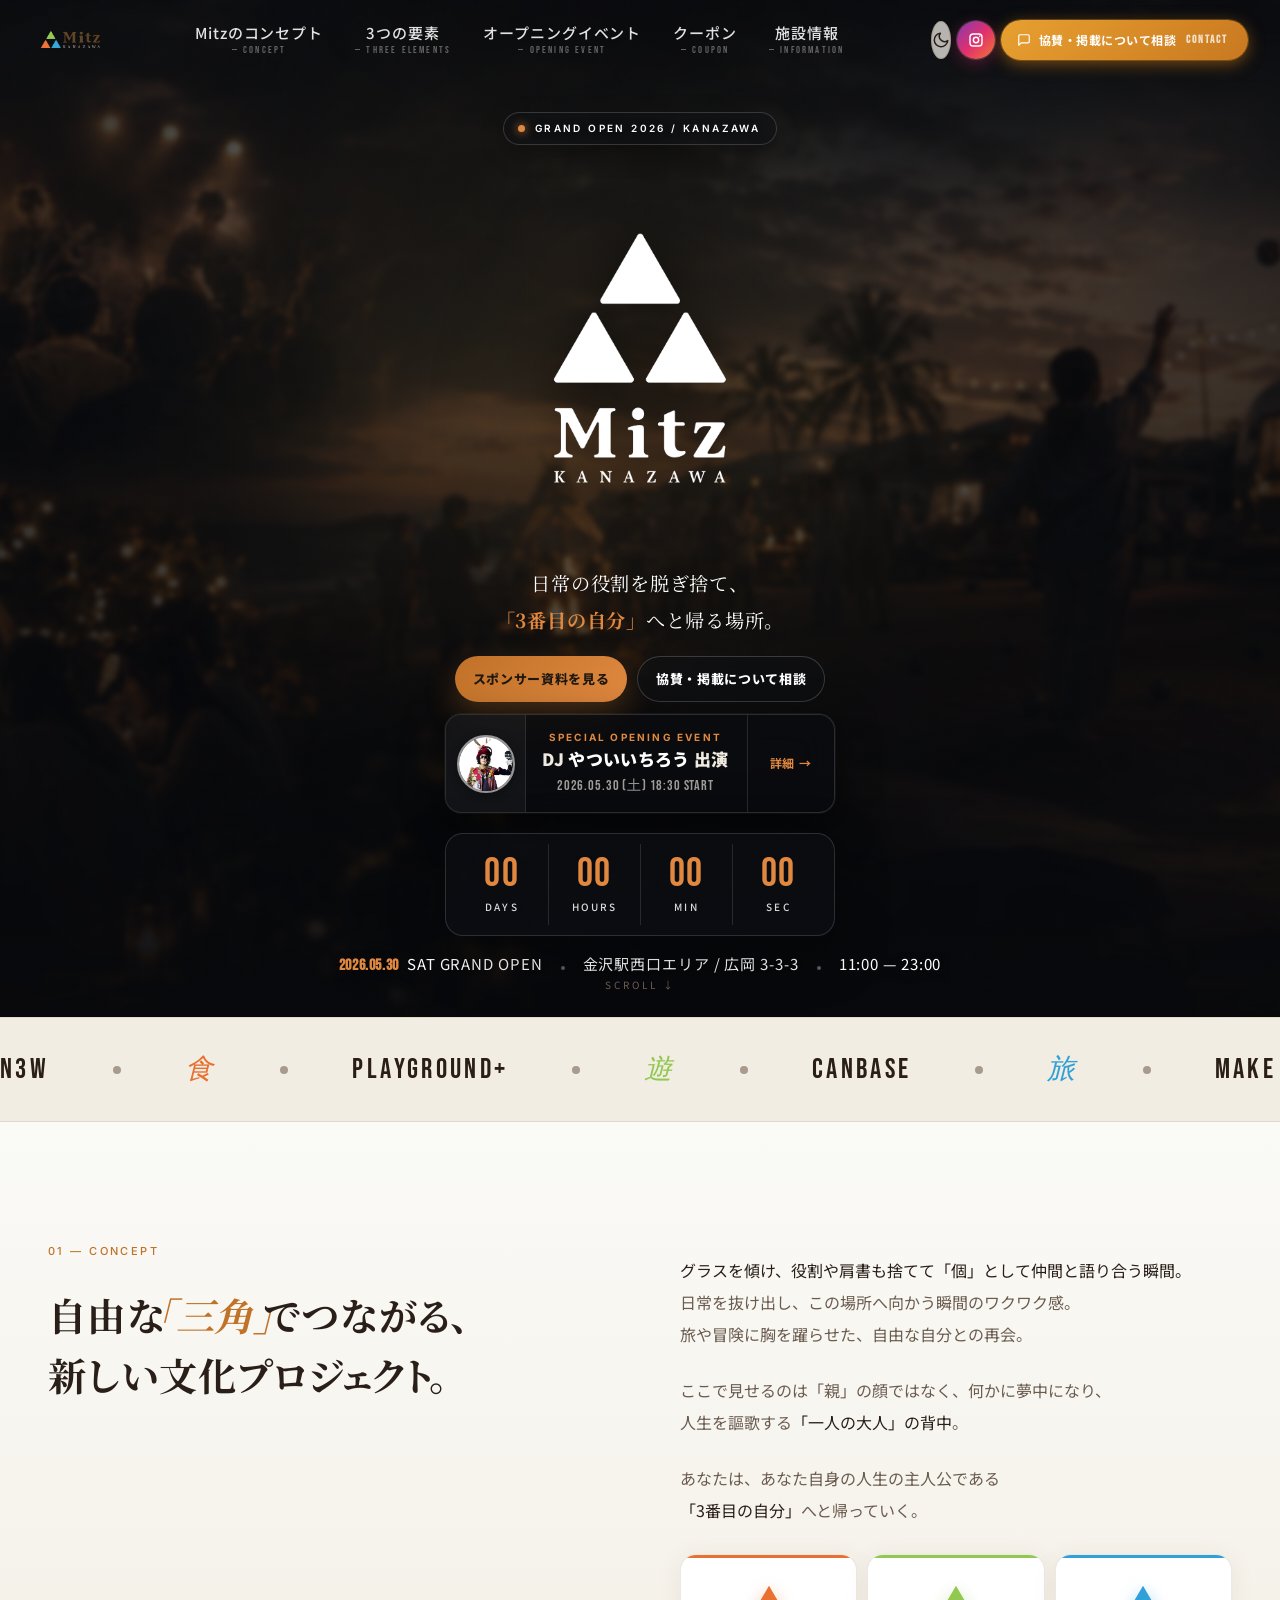
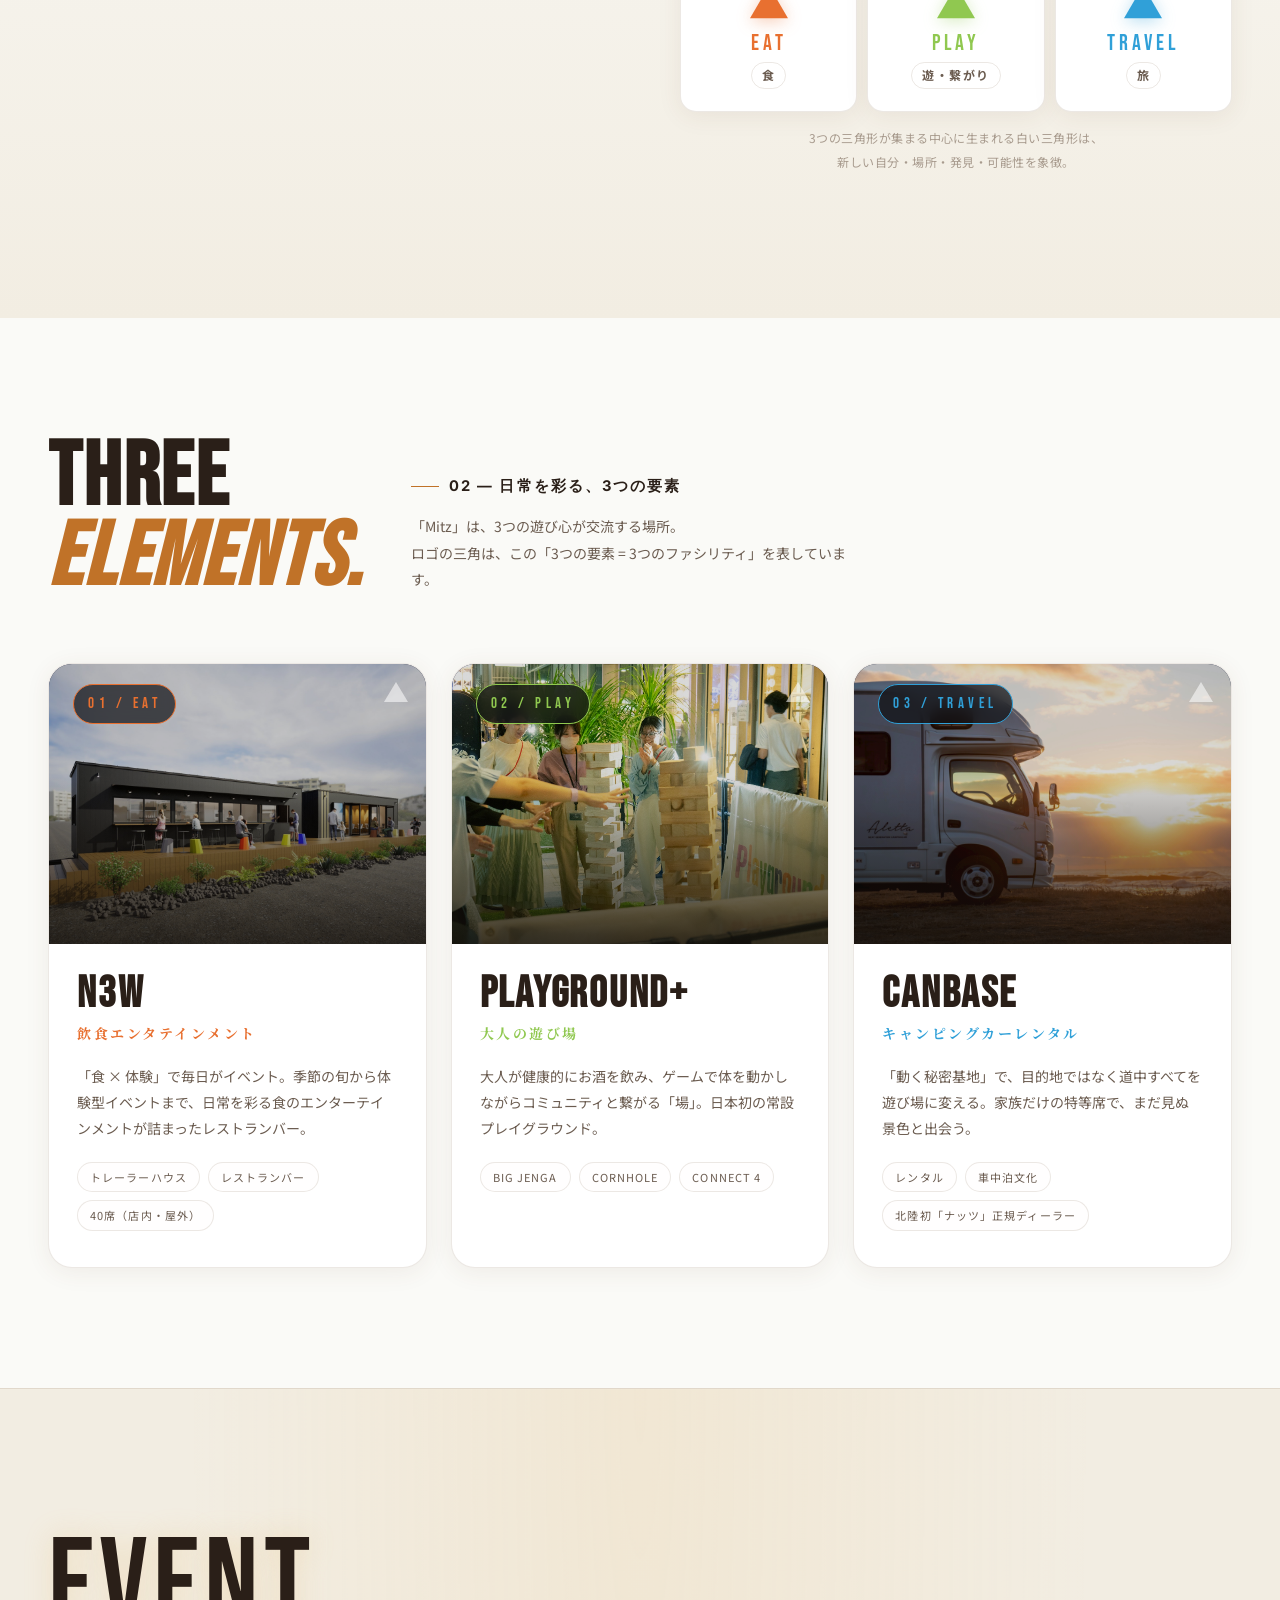
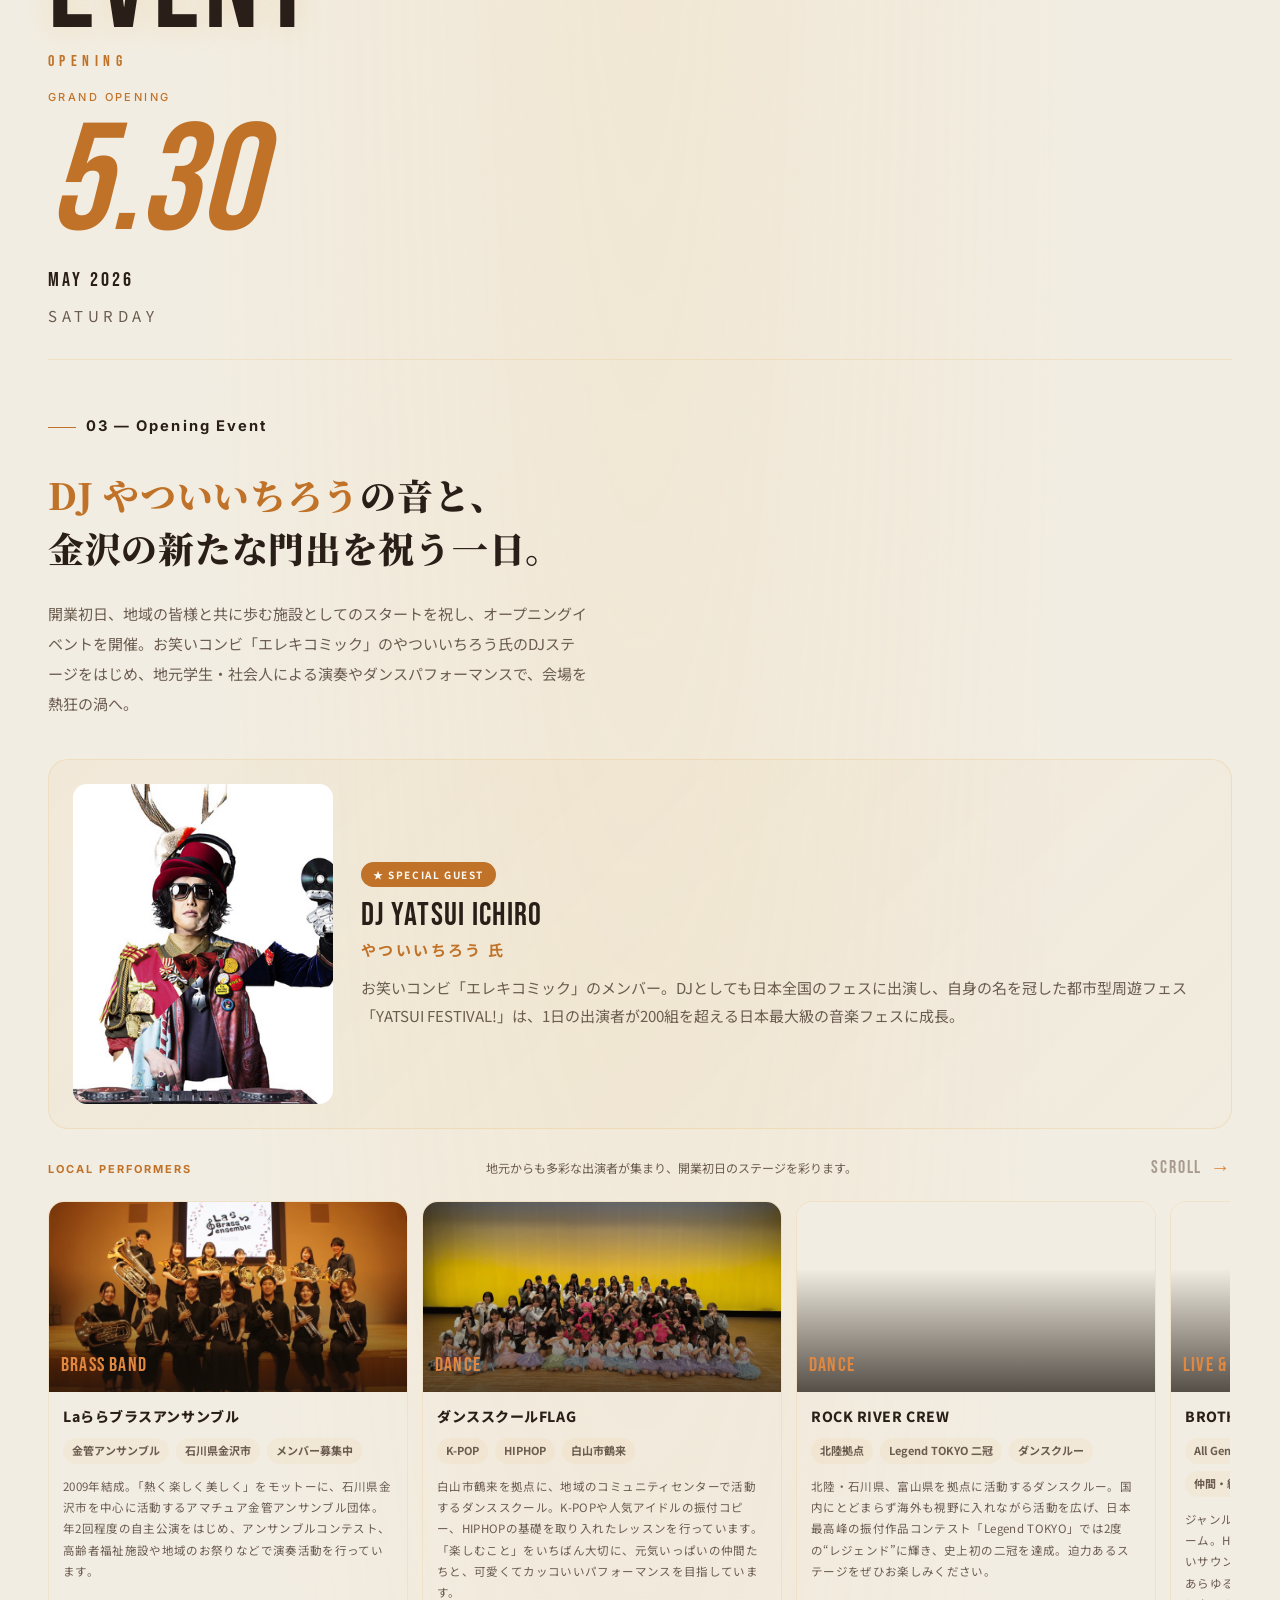
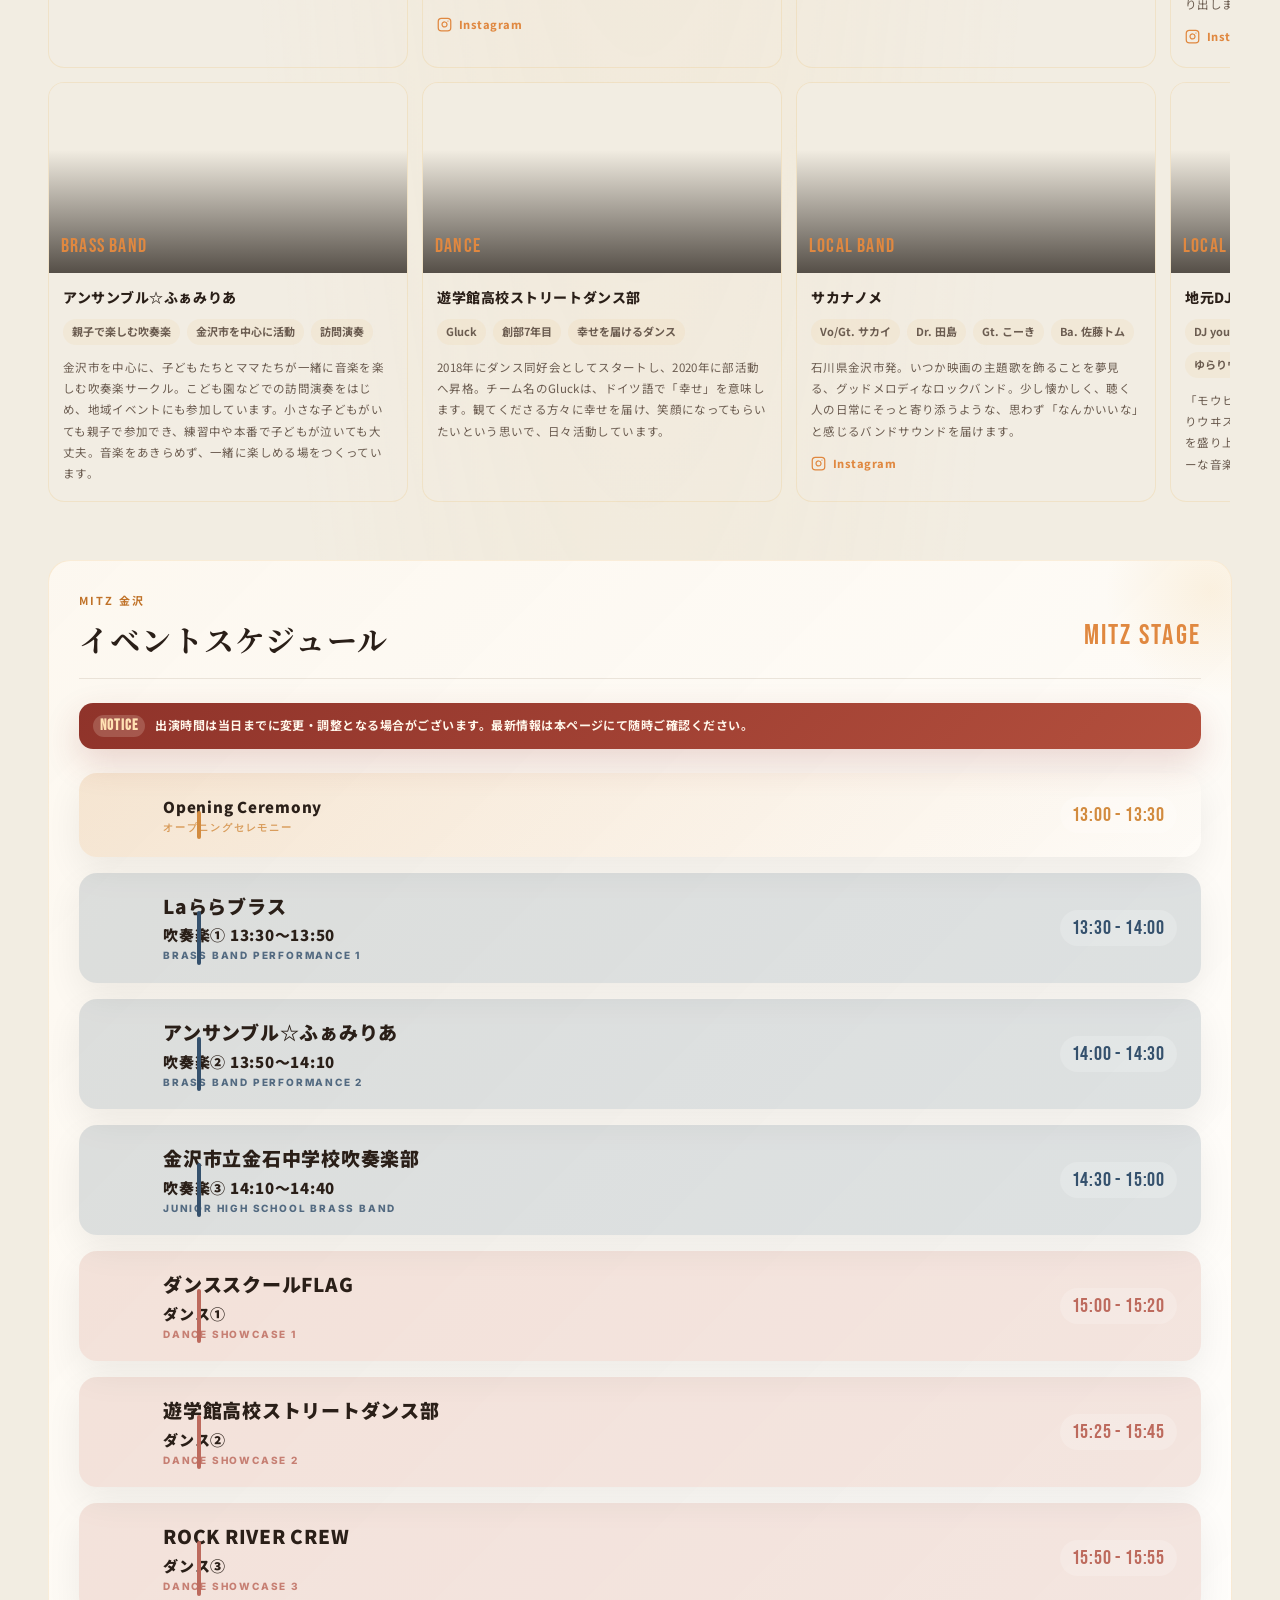
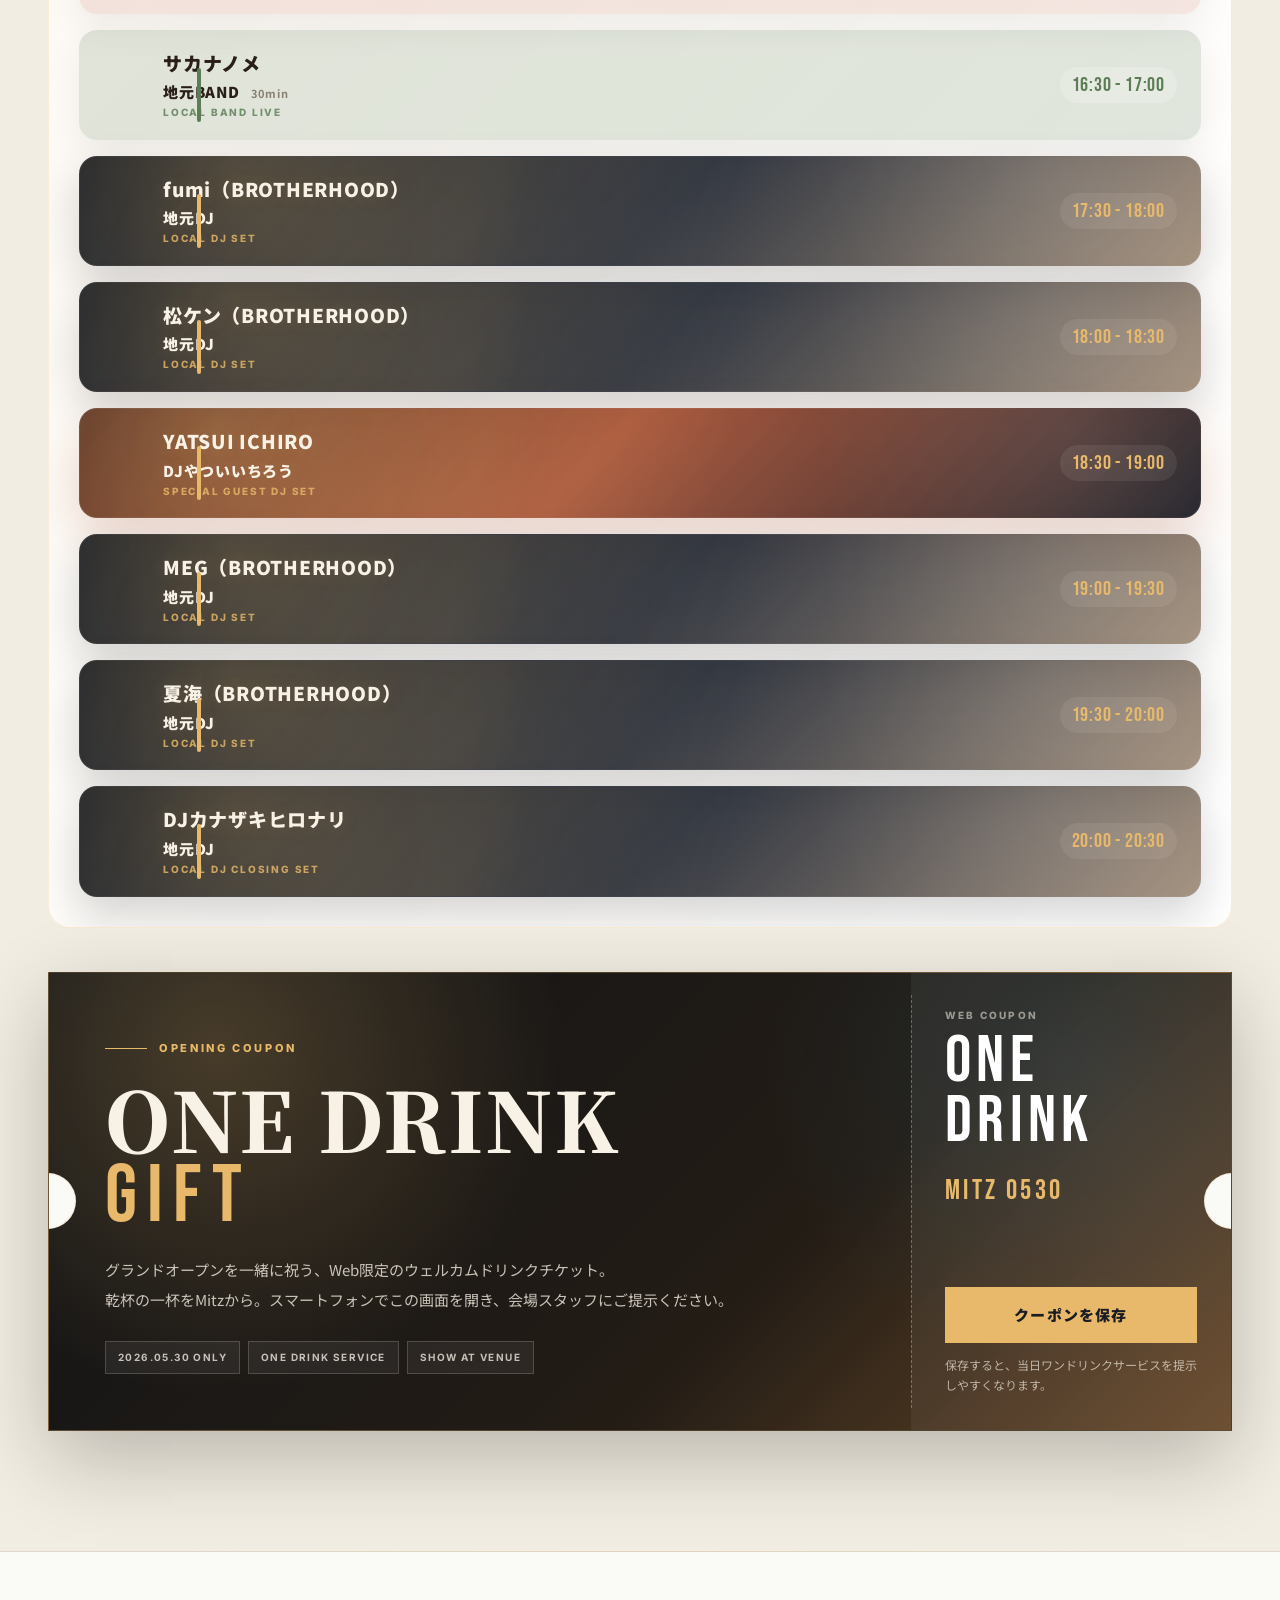
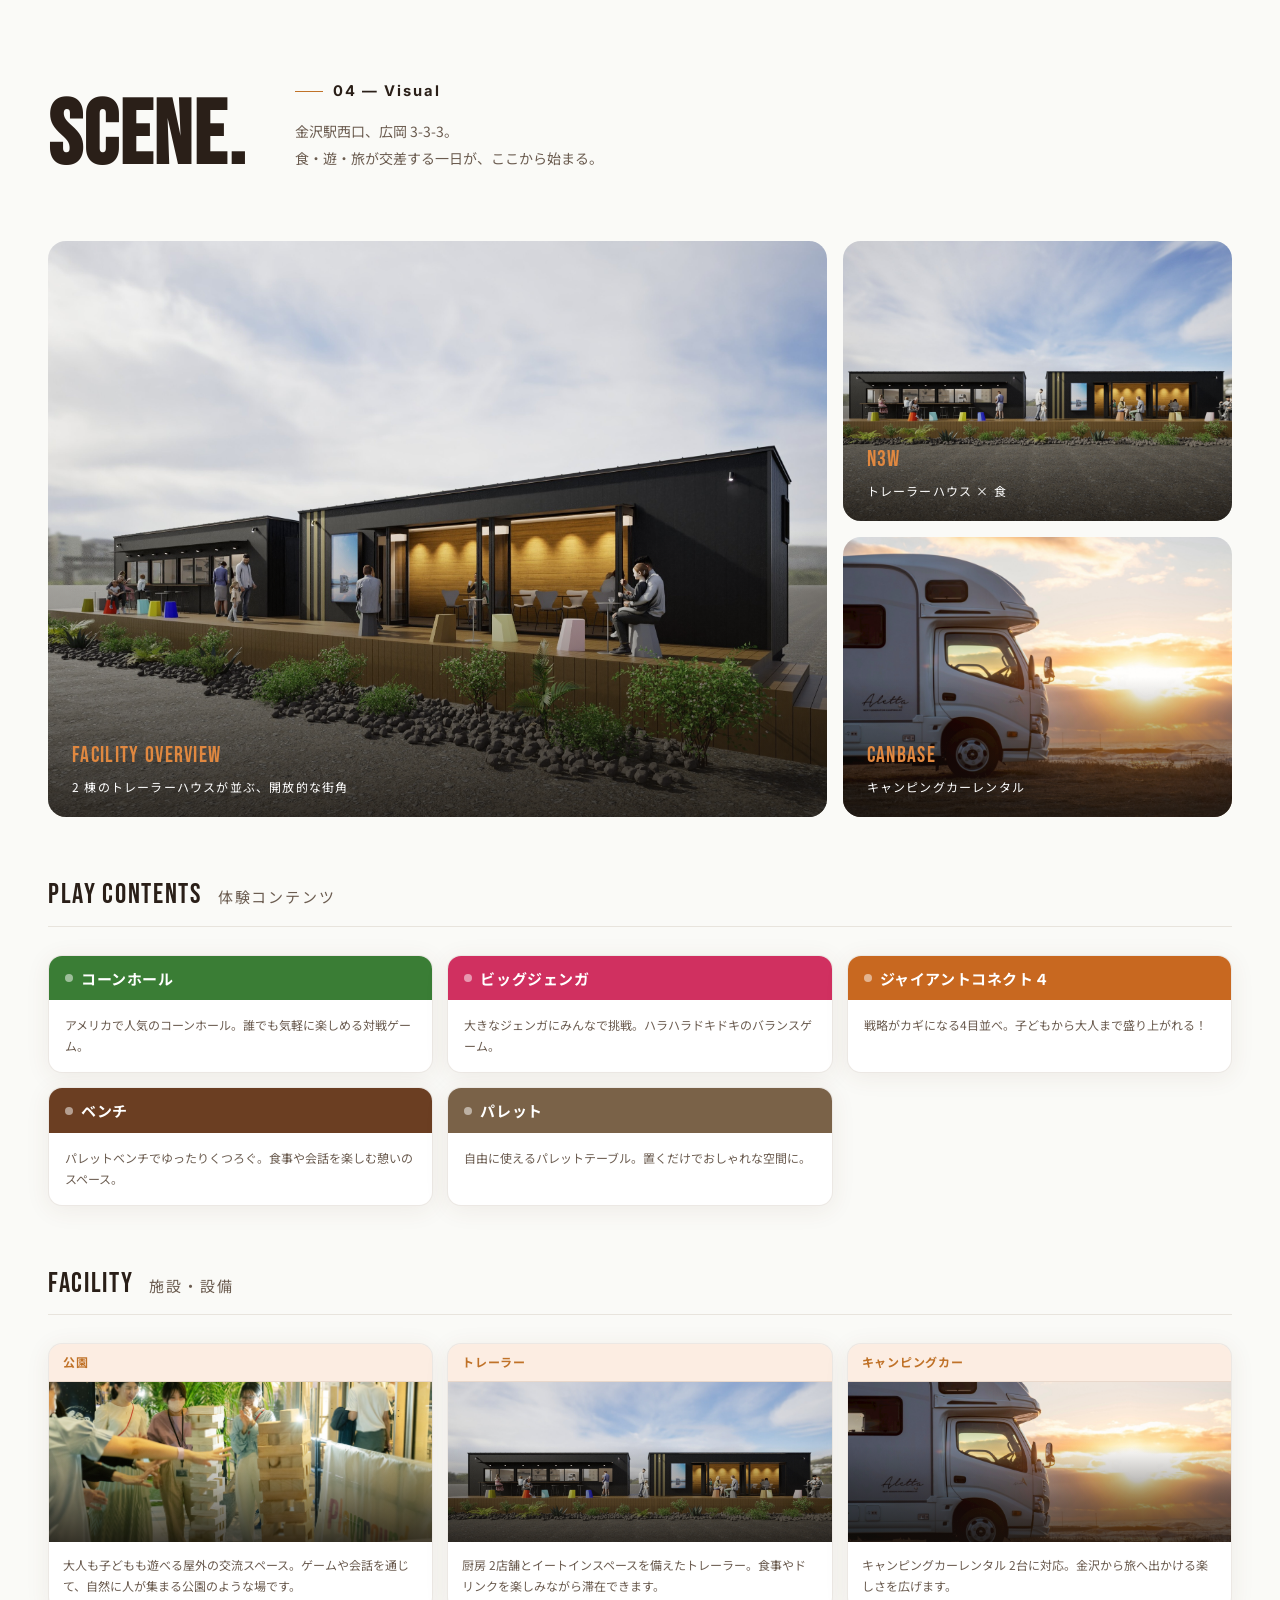
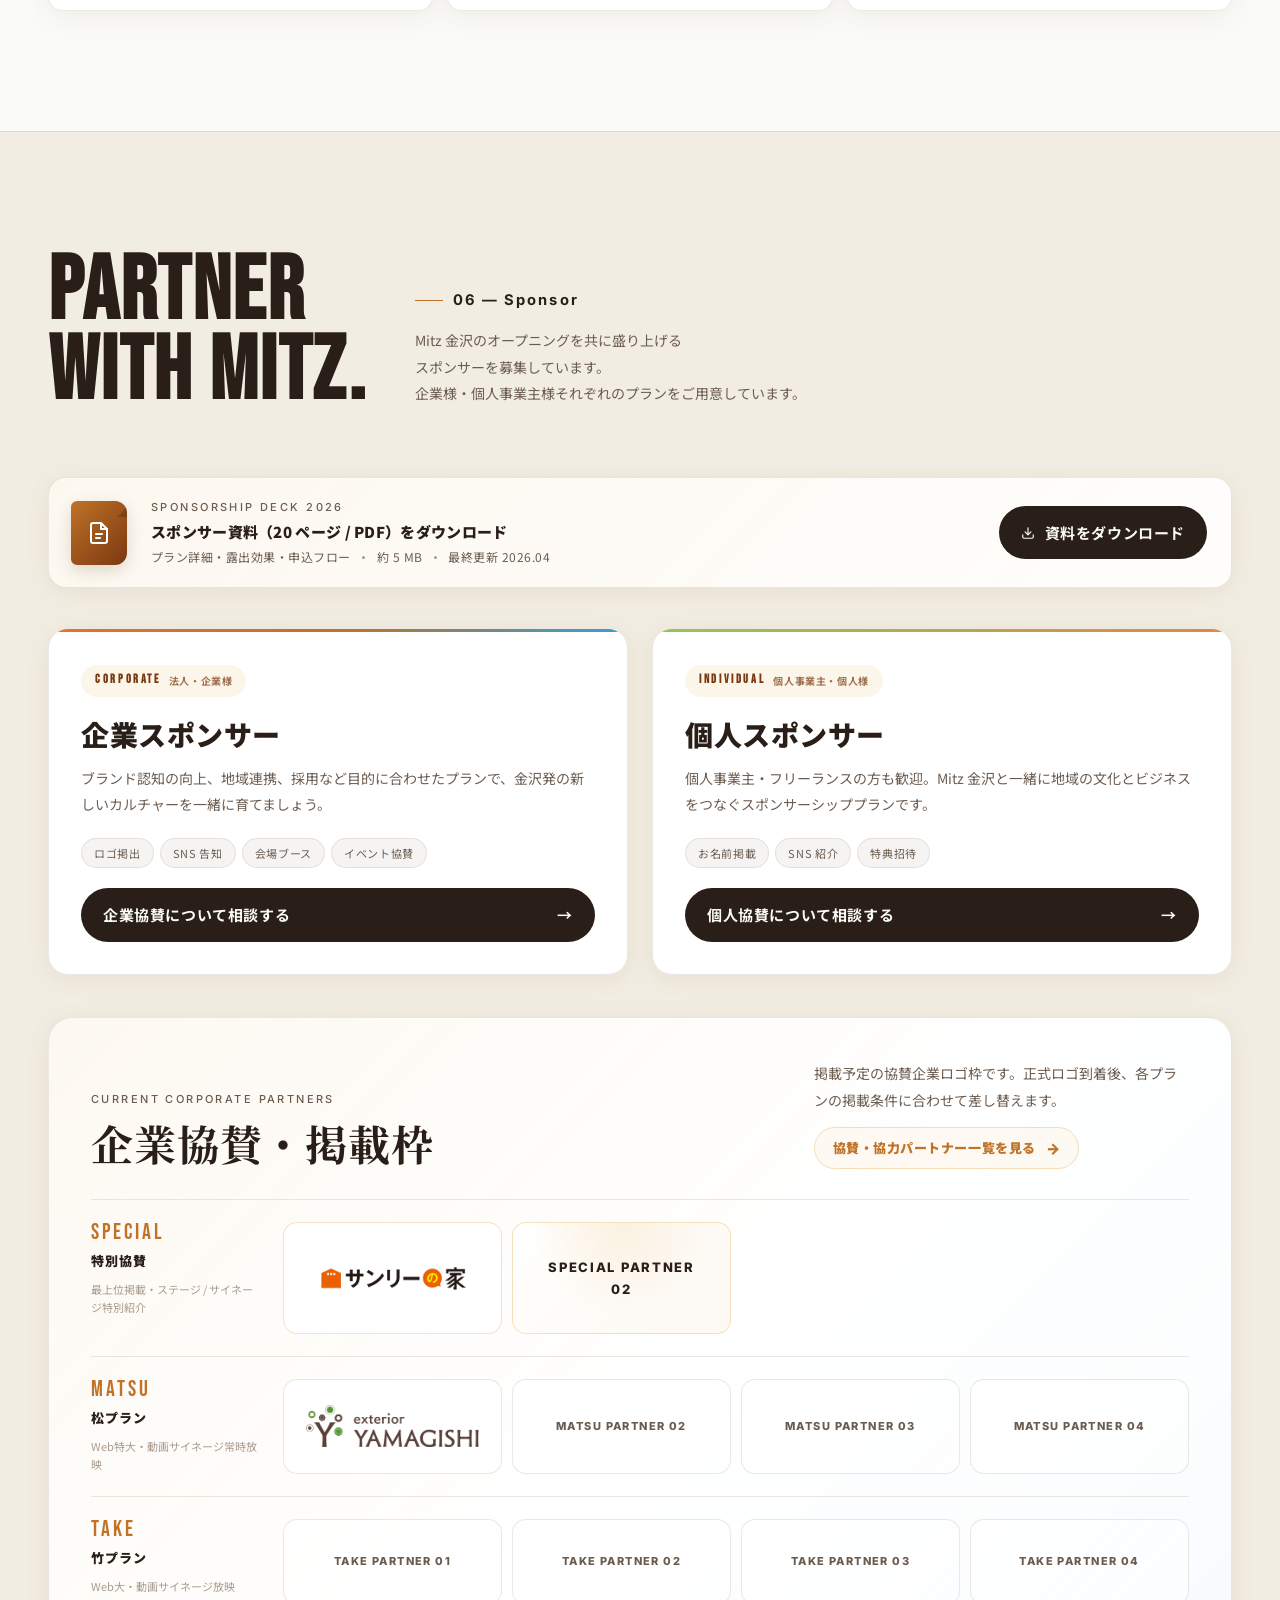
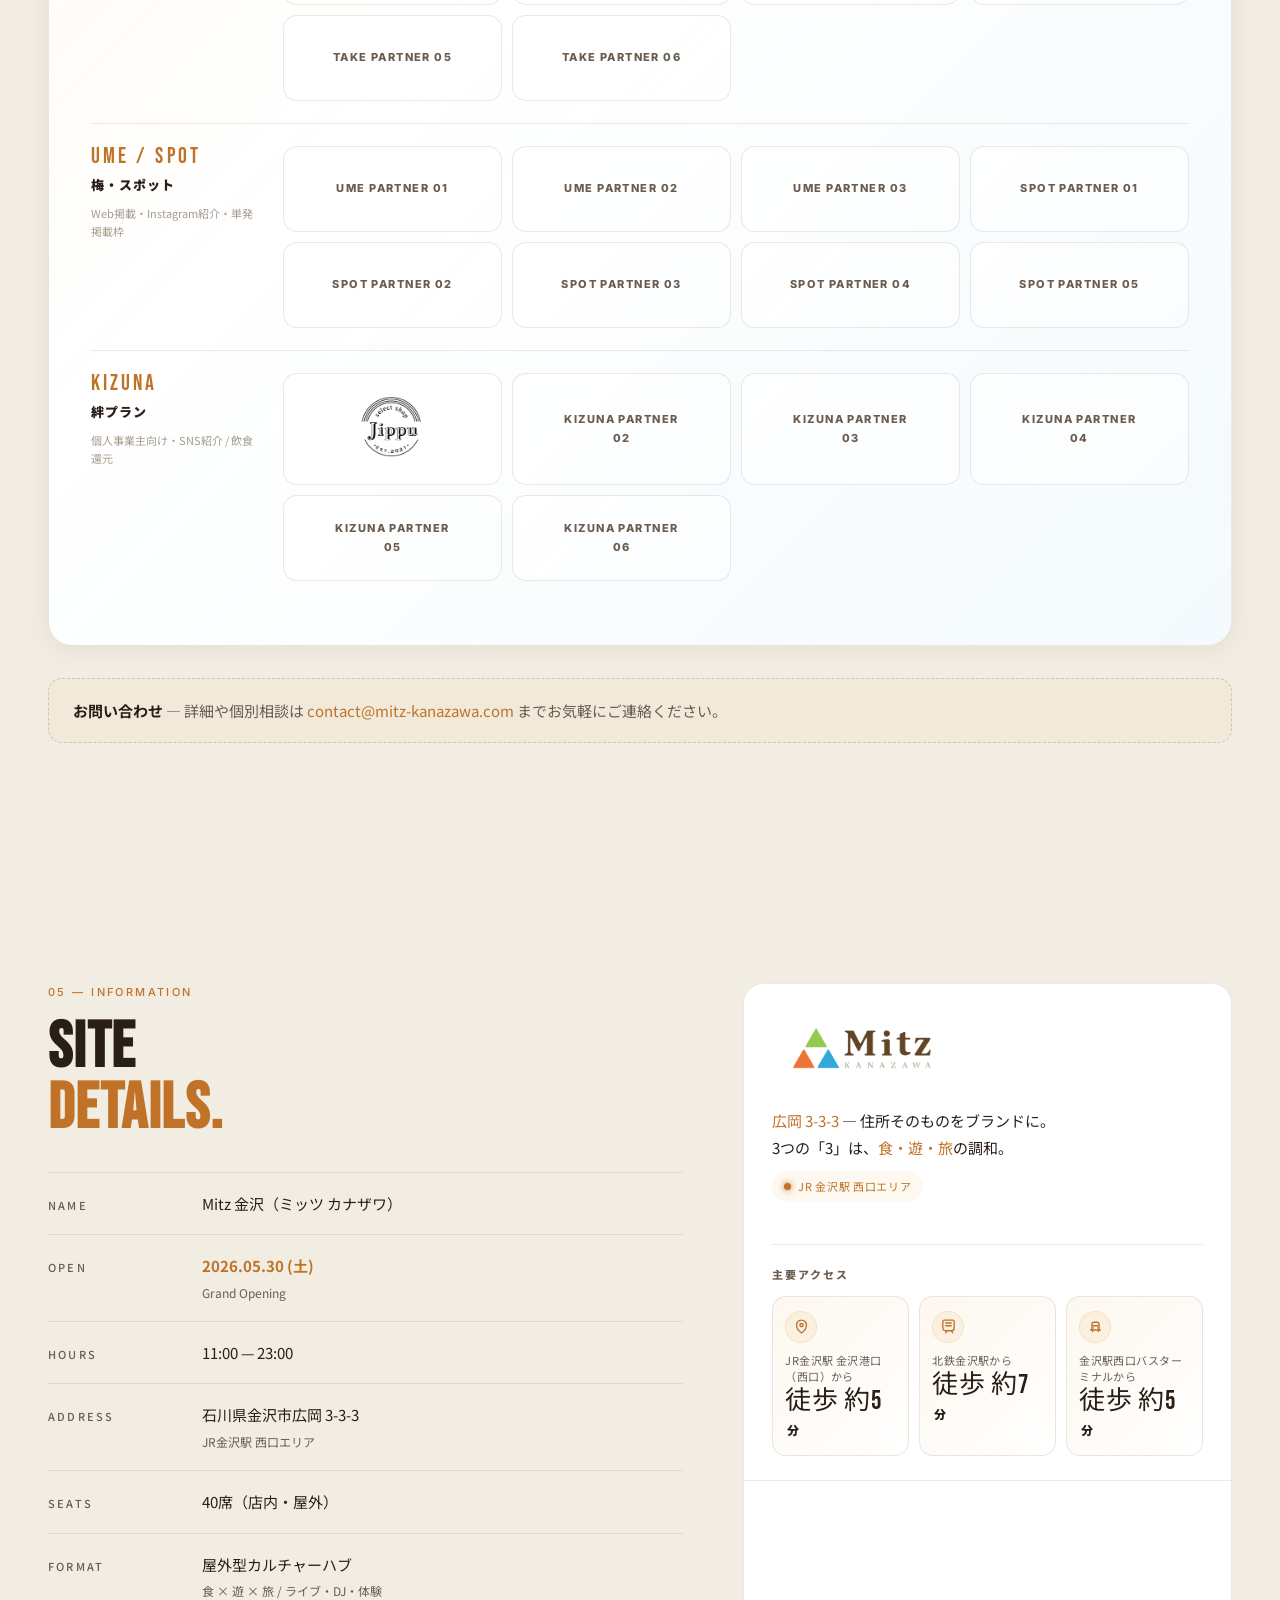
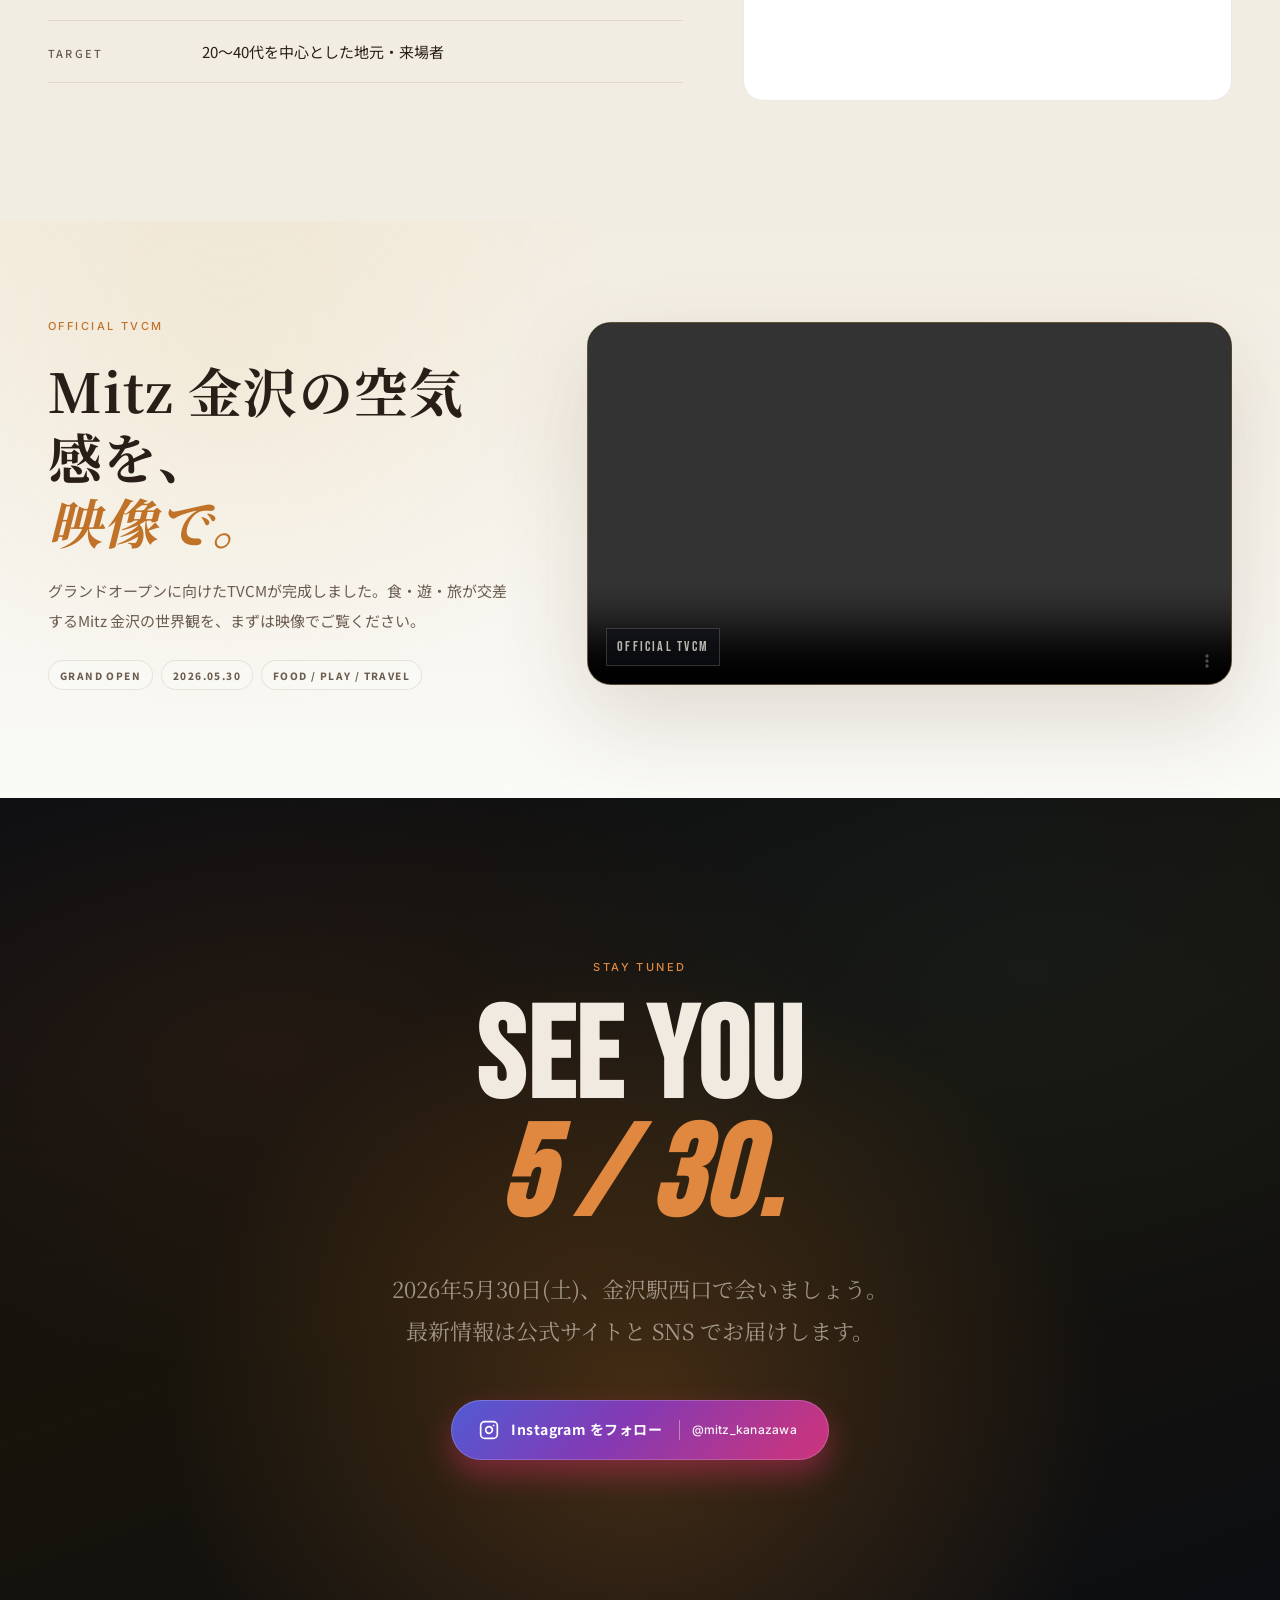
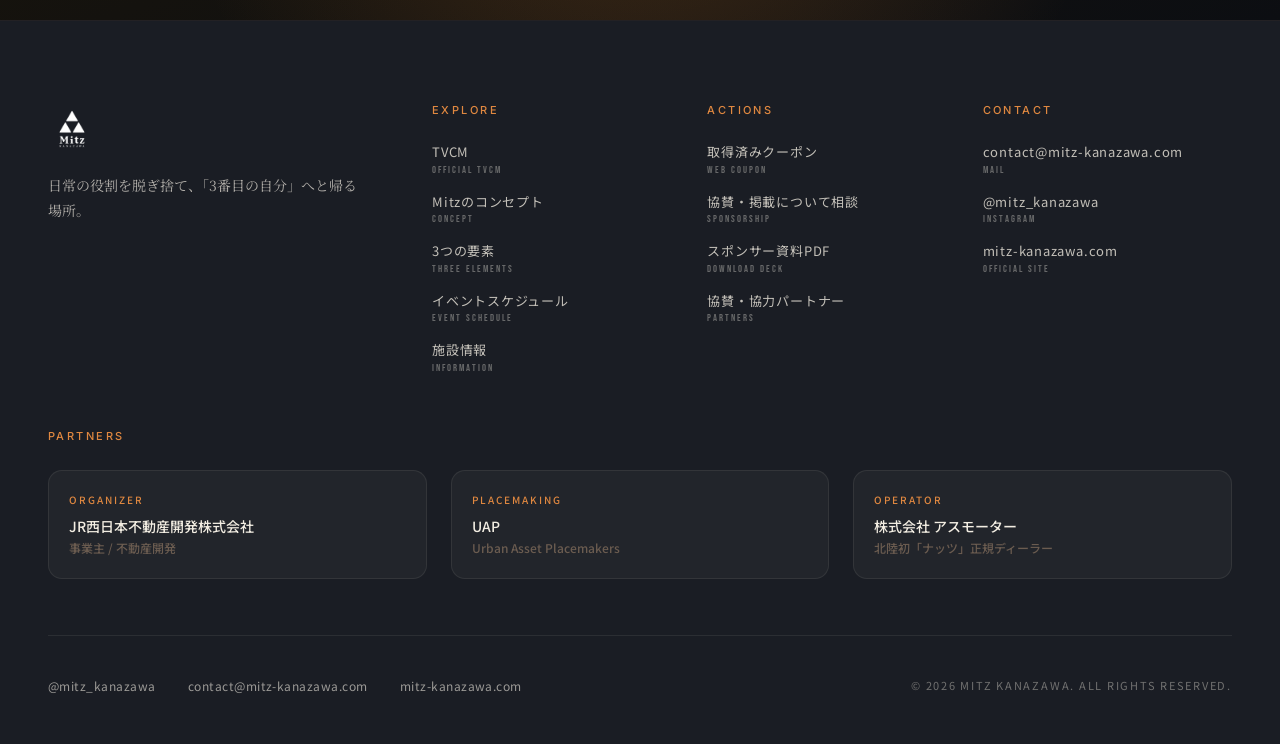
==== index.html @ b98e5fe1 "Update tracking tags schedule UI and facility visuals" ====
<!DOCTYPE html>
<html lang="ja" data-theme="light">
<head>
  <!-- Google Tag Manager -->
  <script>(function(w,d,s,l,i){w[l]=w[l]||[];w[l].push({'gtm.start':
  new Date().getTime(),event:'gtm.js'});var f=d.getElementsByTagName(s)[0],
  j=d.createElement(s),dl=l!='dataLayer'?'&l='+l:'';j.async=true;j.src=
  'https://www.googletagmanager.com/gtm.js?id='+i+dl;f.parentNode.insertBefore(j,f);
  })(window,document,'script','dataLayer','GTM-5TPM86RH');</script>
  <!-- End Google Tag Manager -->
  <!-- Google tag (gtag.js) -->
  <script async src="https://www.googletagmanager.com/gtag/js?id=G-JW2NDSDBX7"></script>
  <script>
    window.dataLayer = window.dataLayer || [];
    function gtag(){dataLayer.push(arguments);}
    gtag('js', new Date());
    gtag('config', 'G-JW2NDSDBX7');
  </script>
  <script>
    // Read saved theme BEFORE paint to avoid flash
    (function() {
      try {
        var t = localStorage.getItem("mitz-theme");
        if (t === "dark" || t === "light") {
          document.documentElement.setAttribute("data-theme", t);
        }
      } catch (e) {}
    })();
  </script>
  <meta charset="UTF-8" />
  <meta name="viewport" content="width=device-width, initial-scale=1.0" />
  <title>Mitz 金沢 — 2026.05.30 GRAND OPEN / 3番目の自分へ、帰る場所</title>
  <meta name="description" content="2026年5月30日(土)、金沢駅西口に誕生する新しい遊び場「Mitz 金沢」。食・遊・旅が交差する、大人も子どもも楽しめる体験型カルチャーハブ。" />
  <meta property="og:title" content="Mitz 金沢 — 2026.05.30 GRAND OPEN" />
  <meta property="og:description" content="日常の役割を脱ぎ捨て、「3番目の自分」へと帰る場所。" />
  <meta property="og:type" content="website" />
  <meta property="og:url" content="https://mitz-kanazawa.com/" />
  <meta property="og:site_name" content="Mitz 金沢" />
  <meta property="og:locale" content="ja_JP" />
  <meta property="og:image" content="https://mitz-kanazawa.com/images/ogp-grand-open.jpg" />
  <meta property="og:image:secure_url" content="https://mitz-kanazawa.com/images/ogp-grand-open.jpg" />
  <meta property="og:image:width" content="1200" />
  <meta property="og:image:height" content="630" />
  <meta property="og:image:type" content="image/jpeg" />
  <meta name="robots" content="index,follow" />
  <meta name="twitter:card" content="summary_large_image" />
  <meta name="twitter:title" content="Mitz 金沢 — 2026.05.30 GRAND OPEN" />
  <meta name="twitter:description" content="日常の役割を脱ぎ捨て、「3番目の自分」へと帰る場所。" />
  <meta name="twitter:image" content="https://mitz-kanazawa.com/images/ogp-grand-open.jpg" />
  <link rel="canonical" href="https://mitz-kanazawa.com/" />
  <meta name="theme-color" content="#0F1115" />

  <!-- Structured data: Place + Event -->
  <script type="application/ld+json">
  {
    "@context": "https://schema.org",
    "@graph": [
      {
        "@type": "Place",
        "@id": "https://mitz-kanazawa.com/#place",
        "name": "Mitz 金沢",
        "alternateName": "ミッツ カナザワ",
        "description": "日常の役割を脱ぎ捨て、「3番目の自分」へと帰る場所。食・遊・旅が交差する、大人も子どもも楽しめる体験型カルチャーハブ。",
        "url": "https://mitz-kanazawa.com/",
        "image": "https://mitz-kanazawa.com/images/hero-facility.jpg",
        "address": {
          "@type": "PostalAddress",
          "addressCountry": "JP",
          "addressRegion": "石川県",
          "addressLocality": "金沢市",
          "streetAddress": "広岡 3-3-3"
        },
        "openingHours": "Mo-Su 11:00-23:00",
        "telephone": "+81-76-259-5567"
      },
      {
        "@type": "Event",
        "@id": "https://mitz-kanazawa.com/#opening-event",
        "name": "Mitz 金沢 グランドオープニングイベント",
        "description": "DJ やついいちろう氏のステージを含む、Mitz 金沢の開業初日記念イベント。地元学生・社会人による演奏、ダンスパフォーマンス、オープニングセレモニー。",
        "startDate": "2026-05-30T13:00+09:00",
        "endDate": "2026-05-30T20:30+09:00",
        "eventStatus": "https://schema.org/EventScheduled",
        "eventAttendanceMode": "https://schema.org/OfflineEventAttendanceMode",
        "location": { "@id": "https://mitz-kanazawa.com/#place" },
        "image": "https://mitz-kanazawa.com/images/hero-facility.jpg",
        "performer": [
          { "@type": "Person", "name": "DJ やついいちろう" }
        ],
        "organizer": {
          "@type": "Organization",
          "name": "JR西日本不動産開発株式会社",
          "url": "https://mitz-kanazawa.com/"
        },
        "offers": {
          "@type": "Offer",
          "url": "https://mitz-kanazawa.com/#cta",
          "availability": "https://schema.org/InStock",
          "price": "0",
          "priceCurrency": "JPY",
          "validFrom": "2026-04-28T00:00+09:00"
        }
      }
    ]
  }
  </script>

  <link rel="preconnect" href="https://fonts.googleapis.com" />
  <link rel="preconnect" href="https://fonts.gstatic.com" crossorigin />
  <link href="https://fonts.googleapis.com/css2?family=Noto+Sans+JP:wght@300;400;500;700;900&family=Noto+Serif+JP:wght@400;700;900&family=Bebas+Neue&family=Inter:wght@300;400;500;700&display=swap" rel="stylesheet" />

  <style>
    /* ========== Reset & Base ========== */
    *, *::before, *::after { box-sizing: border-box; margin: 0; padding: 0; }
    html { scroll-behavior: smooth; }
    body {
      font-family: "Noto Sans JP", "Inter", -apple-system, BlinkMacSystemFont, sans-serif;
      background: var(--bg-base);
      color: var(--ink);
      line-height: 1.7;
      overflow-x: hidden;
      -webkit-font-smoothing: antialiased;
      text-rendering: optimizeLegibility;
      transition: background-color 0.4s ease, color 0.4s ease;
    }
    img, svg { display: block; max-width: 100%; }
    a { color: inherit; text-decoration: none; transition: opacity 0.2s ease; }
    a:hover { opacity: 0.7; }
    button { font: inherit; cursor: pointer; border: none; background: none; color: inherit; }

    /* Brand tokens (theme-invariant) */
    :root {
      --brand-brown: #604020;        /* Mitz wordmark brown */
      --brand-beige: #B8A898;        /* KANAZAWA beige */
      --tri-green: #90C850;          /* 遊・繋がり */
      --tri-orange: #E87030;         /* 食 */
      --tri-blue: #30A0D8;           /* 旅 */
    }

    /* ========== LIGHT THEME (default) ========== */
    :root,
    [data-theme="light"] {
      --bg-base: #FAFAF7;
      --bg-soft: #F2EDE2;
      --bg-card: #FFFFFF;
      --bg-deep: #1A1D24;            /* footer / hard contrast surface */
      --ink: #2A1F18;                /* near-black warm */
      --ink-strong: #1F1812;
      --ink-muted: #6B5C50;
      --ink-faint: #A89B8E;
      --line: rgba(96, 64, 32, 0.12);
      --line-strong: rgba(96, 64, 32, 0.22);
      /* Accent — warm orange-amber for legibility on cream */
      --lantern: #C07228;
      --lantern-soft: #E08840;
      --lantern-deep: #7A3810;
      /* Photo / hero treatments */
      --hero-img-brightness: 0.68;
      --hero-img-saturate: 0.94;
      --hero-overlay: linear-gradient(90deg, rgba(8, 9, 12, 0.60) 0%, rgba(8, 9, 12, 0.30) 44%, rgba(8, 9, 12, 0.68) 100%), linear-gradient(180deg, rgba(8, 9, 12, 0.30) 0%, rgba(8, 9, 12, 0.06) 38%, rgba(8, 9, 12, 0.66) 78%, rgba(8, 9, 12, 0.90) 100%);
      --hero-radial: radial-gradient(ellipse at 50% 42%, rgba(232, 185, 106, 0.16) 0%, transparent 58%);
      --photo-fade: rgba(20, 16, 12, 0.78);
      --glass-bg: rgba(255, 252, 245, 0.7);
      --glass-bg-strong: rgba(255, 252, 245, 0.92);
      --grain-blend: multiply;
      --grain-opacity: 0.06;
      --nav-scrolled-bg: rgba(255, 252, 245, 0.9);
      --shadow-card: 0 4px 24px rgba(96, 64, 32, 0.08);
      --shadow-card-hover: 0 20px 48px rgba(96, 64, 32, 0.16);
      --on-photo-ink: #FFFFFF;       /* text rendered ON photo (always light) */
      --on-photo-ink-soft: rgba(255, 255, 255, 0.85);
      --night: #1B2238;
    }

    /* ========== DARK THEME ========== */
    [data-theme="dark"] {
      --bg-base: #0F1115;
      --bg-soft: #14171C;
      --bg-card: #1A1D24;
      --bg-deep: #08090C;
      --ink: #F2EDE2;
      --ink-strong: #FFFFFF;
      --ink-muted: #9AA1AE;
      --ink-faint: #5A6171;
      --line: rgba(242, 237, 226, 0.08);
      --line-strong: rgba(242, 237, 226, 0.18);
      --lantern: #E8B96A;
      --lantern-soft: #F2C875;
      --lantern-deep: #C99A4A;
      --hero-img-brightness: 0.56;
      --hero-img-saturate: 0.88;
      --hero-overlay: linear-gradient(90deg, rgba(8, 9, 12, 0.66) 0%, rgba(8, 9, 12, 0.34) 44%, rgba(8, 9, 12, 0.72) 100%), linear-gradient(180deg, rgba(8, 9, 12, 0.34) 0%, rgba(8, 9, 12, 0.08) 38%, rgba(8, 9, 12, 0.70) 78%, rgba(8, 9, 12, 0.94) 100%);
      --hero-radial: radial-gradient(ellipse at 50% 42%, rgba(232, 185, 106, 0.14) 0%, transparent 58%);
      --photo-fade: rgba(15, 17, 21, 0.85);
      --glass-bg: rgba(15, 17, 21, 0.5);
      --glass-bg-strong: rgba(15, 17, 21, 0.85);
      --grain-blend: overlay;
      --grain-opacity: 0.12;
      --nav-scrolled-bg: rgba(15, 17, 21, 0.85);
      --shadow-card: 0 4px 24px rgba(0, 0, 0, 0.3);
      --shadow-card-hover: 0 20px 60px rgba(0, 0, 0, 0.4);
      --on-photo-ink: #F2EDE2;
      --on-photo-ink-soft: rgba(242, 237, 226, 0.85);
    }

    .label {
      font-family: "Inter", sans-serif;
      font-size: 11px;
      font-weight: 500;
      letter-spacing: 0.22em;
      text-transform: uppercase;
      color: var(--lantern);
    }
    .label-faint {
      font-family: "Inter", sans-serif;
      font-size: 11px;
      font-weight: 500;
      letter-spacing: 0.22em;
      text-transform: uppercase;
      color: var(--ink-muted);
    }

    .container {
      width: 100%;
      max-width: 1280px;
      margin: 0 auto;
      padding: 0 32px;
    }
    @media (min-width: 1280px) { .container { padding: 0 48px; } }
    @media (min-width: 1600px) { .container { padding: 0 64px; } }
    @media (max-width: 640px) { .container { padding: 0 20px; } }

    section { position: relative; padding: 120px 0; }
    @media (max-width: 768px) { section { padding: 80px 0; } }

    /* ========== Navigation ========== */
    .nav {
      position: fixed;
      top: 0; left: 0; right: 0;
      z-index: 100;
      padding: 20px 32px;
      display: flex;
      justify-content: space-between;
      align-items: center;
      background: rgba(15, 17, 21, 0);
      transition: background 0.4s ease, backdrop-filter 0.4s ease;
    }
    .nav.scrolled {
      background: var(--nav-scrolled-bg);
      backdrop-filter: blur(16px);
      -webkit-backdrop-filter: blur(16px);
      border-bottom: 1px solid var(--line);
    }
    /* Logo swap by theme */
    .nav-logo .logo-color, .nav-logo .logo-white { display: none; }
    [data-theme="light"] .nav-logo .logo-color,
    :root:not([data-theme="dark"]) .nav-logo .logo-color { display: block; }
    [data-theme="dark"] .nav-logo .logo-white { display: block; }
    .hero-logo .logo-color, .hero-logo .logo-white { display: none; }
    [data-theme="light"] .hero-logo .logo-color,
    :root:not([data-theme="dark"]) .hero-logo .logo-color { display: block; }
    [data-theme="dark"] .hero-logo .logo-white { display: block; }
    .footer-brand .logo .logo-color, .footer-brand .logo .logo-white { display: none; }
    [data-theme="light"] .footer-brand .logo .logo-white,
    :root:not([data-theme="dark"]) .footer-brand .logo .logo-white { display: block; }
    [data-theme="dark"] .footer-brand .logo .logo-white { display: block; }

    /* Theme toggle button */
    .theme-toggle {
      width: 38px;
      height: 38px;
      border-radius: 50%;
      border: 1px solid var(--line-strong);
      background: var(--glass-bg);
      color: var(--ink);
      width: 100%;
      display: flex;
      align-items: center;
      justify-content: center;
      cursor: pointer;
      transition: background 0.2s ease, transform 0.2s ease, color 0.2s ease;
      backdrop-filter: blur(8px);
      margin-right: 6px;
    }
    .theme-toggle:hover {
      background: var(--lantern);
      color: #FFFFFF;
      transform: rotate(15deg);
    }
    .theme-toggle svg { width: 18px; height: 18px; }
    .theme-toggle .icon-sun { display: none; }
    .theme-toggle .icon-moon { display: block; }
    [data-theme="dark"] .theme-toggle .icon-sun { display: block; }
    [data-theme="dark"] .theme-toggle .icon-moon { display: none; }
    @media (max-width: 480px) {
      .theme-toggle { width: 34px; height: 34px; }
    }
    .nav-logo {
      display: flex;
      align-items: center;
      gap: 10px;
      color: var(--ink);
      flex-shrink: 0;
    }
    .nav-logo img {
      height: 32px;
      width: auto;
      display: block;
    }
    @media (max-width: 480px) {
      .nav-logo img { height: 28px; }
    }
    .nav-actions {
      display: flex;
      align-items: center;
      justify-content: flex-end;
      gap: 0;
      flex: 0 0 auto;
    }
    .nav-links {
      display: flex;
      gap: 32px;
      align-items: center;
    }
    .nav-links a {
      display: inline-flex;
      flex-direction: column;
      align-items: center;
      gap: 1px;
      font-family: "Noto Sans JP", sans-serif;
      font-size: 15px;
      letter-spacing: 0.06em;
      color: var(--ink-muted);
      font-weight: 500;
      line-height: 1.25;
      transition: color 0.2s ease;
      position: relative;
    }
    .nav-links a:hover {
      color: var(--ink);
      opacity: 1;
    }
    .nav-links a:hover .en {
      color: var(--lantern);
      opacity: 1;
    }
    .nav-links a .en {
      font-family: "Bebas Neue", "Inter", sans-serif;
      font-size: 10px;
      letter-spacing: 0.22em;
      color: var(--ink-faint);
      font-weight: 400;
      text-transform: uppercase;
      opacity: 0.7;
      transition: color 0.2s ease, opacity 0.2s ease;
      pointer-events: none;
    }
    @media (max-width: 1024px) {
      .nav-links { gap: 24px; }
    }
    .nav-cta {
      padding: 10px 20px 10px 16px;
      background: linear-gradient(135deg, #E8A030 0%, #C97820 100%);
      color: #fff;
      border-radius: 999px;
      font-family: "Noto Sans JP", sans-serif;
      font-size: 12px;
      letter-spacing: 0.04em;
      font-weight: 700;
      transition: transform 0.2s ease, background 0.2s ease, box-shadow 0.2s ease;
      display: inline-flex;
      align-items: center;
      gap: 8px;
      flex-shrink: 0;
      white-space: nowrap;
      box-shadow: 0 4px 16px rgba(200, 120, 20, 0.55), 0 0 0 1px rgba(232, 160, 48, 0.3);
    }
    .nav-cta:hover {
      background: linear-gradient(135deg, #F0AA38 0%, #D88828 100%);
      opacity: 1;
      transform: translateY(-1px);
      box-shadow: 0 8px 24px rgba(200, 120, 20, 0.65), 0 0 0 1px rgba(232, 160, 48, 0.5);
    }
    .nav-cta svg { width: 14px; height: 14px; }
    .nav-cta .ja { font-weight: 700; }
    .nav-cta .en {
      font-family: "Bebas Neue", sans-serif;
      font-size: 11px;
      letter-spacing: 0.18em;
      opacity: 0.75;
      margin-left: 2px;
    }
    .nav-social {
      width: 38px;
      height: 38px;
      padding: 0;
      margin-right: 6px;
      background: linear-gradient(135deg, #833AB4 0%, #E1306C 52%, #F77737 100%);
      color: #FFFFFF;
      border-radius: 50%;
      display: inline-flex;
      align-items: center;
      justify-content: center;
      gap: 8px;
      flex-shrink: 0;
      box-shadow: 0 4px 16px rgba(225, 48, 108, 0.34), 0 0 0 1px rgba(255, 255, 255, 0.18);
      transition: transform 0.2s ease, box-shadow 0.2s ease;
    }
    .nav-social:hover {
      opacity: 1;
      transform: translateY(-1px);
      box-shadow: 0 8px 24px rgba(225, 48, 108, 0.44), 0 0 0 1px rgba(255, 255, 255, 0.22);
    }
    .nav-social svg { width: 16px; height: 16px; }
    @media (max-width: 480px) {
      .nav-cta {
        width: 34px;
        height: 34px;
        padding: 0;
        border-radius: 50%;
        justify-content: center;
        flex-shrink: 0;
      }
      .nav-cta .ja,
      .nav-cta .en { display: none; }
      .nav-cta svg { width: 15px; height: 15px; }
      .nav-social {
        width: 34px;
        height: 34px;
        padding: 0;
        border-radius: 50%;
        justify-content: center;
        margin-right: 0;
      }
      .nav-social svg { width: 15px; height: 15px; }
    }
    .nav-cta:hover {
      background: var(--lantern-soft);
      opacity: 1;
      transform: translateY(-1px);
    }
    /* Hamburger trigger (mobile only) */
    .nav-burger {
      display: none;
      width: 38px;
      height: 38px;
      border-radius: 50%;
      border: 1px solid var(--line-strong);
      background: var(--glass-bg);
      align-items: center;
      justify-content: center;
      cursor: pointer;
      backdrop-filter: blur(8px);
      transition: background 0.2s ease, transform 0.2s ease;
      flex-shrink: 0;
    }
    .nav-burger span {
      position: relative;
      width: 18px;
      height: 2px;
      background: var(--ink);
      border-radius: 2px;
      transition: background 0.2s ease, transform 0.3s cubic-bezier(0.4, 0, 0.2, 1), top 0.2s ease;
    }
    .nav-burger span::before,
    .nav-burger span::after {
      content: "";
      position: absolute;
      left: 0; right: 0;
      height: 2px;
      background: var(--ink);
      border-radius: 2px;
      transition: transform 0.3s cubic-bezier(0.4, 0, 0.2, 1), top 0.2s ease 0.15s;
    }
    .nav-burger span::before { top: -6px; }
    .nav-burger span::after { top: 6px; }
    .nav-burger.is-open span { background: transparent; }
    .nav-burger.is-open span::before { top: 0; transform: rotate(45deg); transition: top 0.2s ease, transform 0.3s cubic-bezier(0.4, 0, 0.2, 1) 0.15s; }
    .nav-burger.is-open span::after { top: 0; transform: rotate(-45deg); transition: top 0.2s ease, transform 0.3s cubic-bezier(0.4, 0, 0.2, 1) 0.15s; }

    /* Mobile drawer */
    .mobile-drawer {
      display: none;
      position: fixed;
      top: 0; left: 0; right: 0; bottom: 0;
      z-index: 90;
      background: var(--bg-base);
      flex-direction: column;
      padding: 80px 28px 32px;
      gap: 0;
      transform: translateY(-12px);
      opacity: 0;
      pointer-events: none;
      transition: opacity 0.3s ease, transform 0.3s ease;
      overflow-y: auto;
    }
    .mobile-drawer.is-open {
      opacity: 1;
      transform: translateY(0);
      pointer-events: auto;
    }
    .mobile-drawer-link {
      display: block;
      padding: 22px 4px;
      border-bottom: 1px solid var(--line);
      color: var(--ink);
      font-family: "Noto Sans JP", sans-serif;
      font-size: 22px;
      font-weight: 700;
      letter-spacing: 0.04em;
      transition: color 0.2s ease, padding 0.2s ease;
    }
    .mobile-drawer-link:hover { opacity: 1; color: var(--lantern); padding-left: 8px; }
    .mobile-drawer-link .en {
      display: block;
      font-family: "Bebas Neue", sans-serif;
      font-size: 11px;
      letter-spacing: 0.22em;
      color: var(--ink-faint);
      text-transform: uppercase;
      margin-top: 4px;
      font-weight: 400;
      opacity: 0.8;
    }
    .mobile-drawer-cta {
      margin-top: 28px;
      display: flex;
      flex-direction: column;
      gap: 10px;
    }
    .mobile-drawer-cta a {
      display: inline-flex;
      align-items: center;
      justify-content: flex-start;
      gap: 12px;
      min-height: 56px;
      padding: 14px 16px;
      border-radius: 16px;
      font-family: "Noto Sans JP", sans-serif;
      font-size: 13.5px;
      line-height: 1.45;
      font-weight: 800;
      letter-spacing: 0.02em;
      text-decoration: none;
      box-shadow: 0 14px 34px rgba(35, 24, 18, 0.08);
    }
    .mobile-drawer-cta .primary {
      background:
        linear-gradient(135deg, rgba(224, 144, 52, 0.72), rgba(96, 64, 32, 0.52)),
        rgba(35, 24, 18, 0.42);
      color: #FFFFFF;
      border: 1px solid rgba(232, 185, 106, 0.48);
      text-shadow: 0 1px 8px rgba(0, 0, 0, 0.42);
    }
    .mobile-drawer-cta .ig {
      background: linear-gradient(135deg, #833AB4 0%, #E1306C 50%, #F77737 100%);
      color: #FFFFFF;
      border: 1px solid rgba(255, 255, 255, 0.2);
    }
    .mobile-drawer-cta a svg {
      width: 18px;
      height: 18px;
      flex: 0 0 18px;
      stroke-width: 2.2;
    }

    @media (max-width: 900px) {
      .nav-links { display: none; }
      .nav { padding: 16px 20px; }
      .nav-actions {
        position: absolute;
        top: 14px;
        right: 20px;
        gap: 8px;
      }
      .nav-burger { display: inline-flex; }
      .mobile-drawer { display: flex; }
      .nav-cta {
        width: 38px;
        height: 38px;
        padding: 0;
        border-radius: 50%;
        justify-content: center;
        flex-shrink: 0;
      }
      .nav-cta .ja,
      .nav-cta .en { display: none; }
      .nav-social {
        width: 38px;
        height: 38px;
        padding: 0;
        border-radius: 50%;
        justify-content: center;
        margin-right: 0;
      }
    }
    @media (max-width: 480px) {
      .nav { padding: 14px 16px; }
      .nav-actions {
        top: 14px;
        right: 16px;
      }
      .nav-cta {
        width: 34px;
        height: 34px;
      }
      .nav-social {
        width: 34px;
        height: 34px;
      }
    }
    /* When drawer is open: lock body scroll via class */
    body.is-drawer-open { overflow: hidden; }

    /* ========== Hero (with photo) ========== */
    .hero {
      min-height: 100vh;
      padding: 0;
      display: flex;
      align-items: center;
      justify-content: center;
      position: relative;
      overflow: hidden;
      background: var(--bg-soft);
      text-align: center;
    }
    .hero-bg {
      position: absolute;
      inset: 0;
      z-index: 0;
    }
    .hero-bg img {
      width: 100%;
      height: 100%;
      object-fit: cover;
      object-position: center 55%;
      filter: blur(2.5px) brightness(var(--hero-img-brightness)) saturate(var(--hero-img-saturate)) contrast(1.0);
      transform: scale(1.05);
      animation: heroZoom 18s ease-out forwards;
      transition: filter 0.4s ease;
    }
    @keyframes heroZoom {
      from { transform: scale(1.05); }
      to { transform: scale(1.12); }
    }
    .hero-bg::after {
      content: "";
      position: absolute;
      inset: 0;
      background: var(--hero-overlay), var(--hero-radial);
      pointer-events: none;
    }
    .hero-bg::before {
      content: "";
      position: absolute;
      inset: -10%;
      z-index: 1;
      background:
        radial-gradient(ellipse at 42% 42%, rgba(232, 185, 106, 0.12), transparent 38%),
        radial-gradient(ellipse at 12% 18%, rgba(255, 255, 255, 0.08), transparent 28%),
        linear-gradient(115deg, rgba(15, 17, 21, 0.68), rgba(15, 17, 21, 0.14) 45%, rgba(15, 17, 21, 0.62));
      filter: blur(16px);
      opacity: 0.64;
      mix-blend-mode: screen;
      pointer-events: none;
    }
    .hero-bg::after {
      z-index: 2;
    }
    .hero-grain {
      position: absolute; inset: 0;
      background-image: url("data:image/svg+xml,%3Csvg viewBox='0 0 200 200' xmlns='http://www.w3.org/2000/svg'%3E%3Cfilter id='n'%3E%3CfeTurbulence type='fractalNoise' baseFrequency='0.85' numOctaves='2' stitchTiles='stitch'/%3E%3CfeColorMatrix values='0 0 0 0 0 0 0 0 0 0 0 0 0 0 0 0 0 0 0.5 0'/%3E%3C/filter%3E%3Crect width='100%25' height='100%25' filter='url(%23n)' opacity='0.5'/%3E%3C/svg%3E");
      opacity: var(--grain-opacity);
      mix-blend-mode: var(--grain-blend);
      pointer-events: none;
      z-index: 1;
    }
    .hero-inner {
      position: relative;
      z-index: 2;
      width: 100%;
      padding-top: 140px;
      padding-bottom: 100px;
    }
    @media (min-width: 1280px) {
      .hero-inner { padding-top: 52px; padding-bottom: 36px; }
    }
    @media (min-width: 769px) and (max-width: 1279px) {
      .hero-inner { padding-top: 72px; padding-bottom: 50px; }
    }
    @media (max-width: 768px) {
      .hero-inner { padding-top: 100px; padding-bottom: 60px; }
    }
    .hero-meta {
      display: inline-flex;
      align-items: center;
      justify-content: center;
      gap: 10px;
      padding: 7px 16px 7px 14px;
      background: rgba(15, 17, 21, 0.55);
      border: 1px solid rgba(255, 255, 255, 0.16);
      border-radius: 999px;
      backdrop-filter: blur(12px);
      -webkit-backdrop-filter: blur(12px);
      margin: 0 auto 24px;
      box-shadow: 0 8px 24px rgba(0, 0, 0, 0.25);
      animation: fadeUp 0.9s ease 0.2s both;
    }
    @media (min-width: 769px) {
      .hero-meta { margin-bottom: 18px; margin-top: 40px; }
    }
    @media (min-width: 1280px) {
      .hero-meta { margin-top: 60px; }
    }
    @media (max-width: 768px) {
      .hero-meta {
        max-width: calc(100vw - 40px);
        width: calc(100vw - 40px);
        padding: 7px 12px;
        white-space: normal;
        justify-content: center;
      }
      .hero-meta .label {
        min-width: 0;
        font-size: 9px;
        letter-spacing: 0.16em;
        line-height: 1.5;
        white-space: normal;
        overflow-wrap: anywhere;
      }
    }
    @media (max-width: 480px) {
      .hero-meta {
        max-width: calc(100vw - 40px);
        padding: 7px 12px;
        white-space: normal;
      }
      .hero-meta .label {
        font-size: 9px;
        letter-spacing: 0.16em;
        line-height: 1.5;
      }
    }
    .hero-meta .dot {
      width: 7px; height: 7px;
      border-radius: 50%;
      background: var(--lantern-soft);
      box-shadow: 0 0 10px var(--lantern-soft);
      animation: pulse 2.4s ease-in-out infinite;
      flex-shrink: 0;
    }
    @keyframes pulse {
      0%, 100% { opacity: 1; transform: scale(1); }
      50% { opacity: 0.5; transform: scale(0.85); }
    }
    .hero-meta .label {
      color: #FFFFFF;
      font-size: 10px;
      letter-spacing: 0.24em;
      font-weight: 600;
      text-shadow: 0 1px 6px rgba(0, 0, 0, 0.5);
    }
    .hero-meta .label .accent {
      color: var(--lantern-soft);
      font-weight: 700;
    }
    .hero-logo {
      max-width: clamp(240px, 36vw, 440px);
      width: 100%;
      height: auto;
      display: block;
      margin: 0 auto;
      filter: drop-shadow(0 16px 56px rgba(0, 0, 0, 0.7)) drop-shadow(0 4px 20px rgba(0,0,0,0.5));
      animation: fadeUp 1.1s ease 0.4s both;
    }
    @media (min-width: 769px) {
      .hero-logo { max-width: clamp(220px, 26vw, 360px); }
    }
    .hero-sub {
      font-family: "Noto Serif JP", serif;
      font-size: clamp(16px, 2.4vw, 24px);
      font-weight: 400;
      color: var(--on-photo-ink);
      margin: 32px auto 0;
      max-width: 680px;
      letter-spacing: 0.04em;
      line-height: 1.9;
      animation: fadeUp 1s ease 0.6s both;
      text-shadow: 0 2px 20px rgba(0, 0, 0, 0.7);
    }
    @media (min-width: 769px) {
      .hero-sub { margin-top: 12px; font-size: clamp(15px, 1.5vw, 20px); }
    }
    .hero-sub .em { color: var(--lantern-soft); font-weight: 700; }
    /* Special opening event banner */
    .hero-event {
      margin-top: 32px;
      max-width: 560px;
      display: inline-flex;
      align-items: stretch;
      gap: 0;
      padding: 0;
      background: rgba(10, 12, 16, 0.72);
      border: 1px solid rgba(255, 255, 255, 0.14);
      border-radius: 16px;
      overflow: hidden;
      box-shadow: 0 12px 40px rgba(0, 0, 0, 0.55), 0 0 0 1px rgba(255, 255, 255, 0.06);
      backdrop-filter: blur(18px) saturate(1.4);
      -webkit-backdrop-filter: blur(18px) saturate(1.4);
      animation: fadeUp 1s ease 0.7s both, eventGlow 4s ease-in-out infinite;
      text-decoration: none;
      transition: transform 0.25s cubic-bezier(0.2, 0.8, 0.2, 1), box-shadow 0.25s ease;
    }
    .hero-event:hover {
      transform: translateY(-2px);
      opacity: 1;
      box-shadow: 0 20px 56px rgba(0, 0, 0, 0.65), 0 0 0 1px rgba(255, 255, 255, 0.2);
    }
    @keyframes eventGlow {
      0%, 100% { box-shadow: 0 12px 40px rgba(0,0,0,0.55), 0 0 0 1px rgba(255,255,255,0.06); }
      50% { box-shadow: 0 12px 40px rgba(0,0,0,0.55), 0 0 0 1px rgba(192,114,40,0.5), 0 0 32px 4px rgba(192,114,40,0.18); }
    }
    .hero-event-icon {
      flex-shrink: 0;
      width: 80px;
      display: flex;
      align-items: center;
      justify-content: center;
      background: rgba(255, 255, 255, 0.04);
      border-right: 1px solid rgba(255, 255, 255, 0.1);
    }
    .hero-dj-avatar {
      width: 58px;
      height: 58px;
      border-radius: 50%;
      overflow: hidden;
      border: 2px solid rgba(255, 255, 255, 0.55);
      box-shadow: 0 2px 10px rgba(0,0,0,0.35);
      flex-shrink: 0;
    }
    .hero-dj-avatar img {
      width: 100%;
      height: 100%;
      object-fit: cover;
      object-position: 50% 28%;
      transform: scale(1.35);
      transform-origin: 50% 32%;
    }
    @keyframes starSpin {
      from { transform: rotate(0deg); }
      to { transform: rotate(360deg); }
    }
    .hero-event-body {
      flex: 1;
      padding: 14px 18px 14px 16px;
      display: flex;
      flex-direction: column;
      justify-content: center;
      gap: 2px;
      color: #F0EAE0;
    }
    .hero-event-label {
      font-family: "Inter", sans-serif;
      font-size: 10px;
      letter-spacing: 0.22em;
      text-transform: uppercase;
      font-weight: 700;
      color: var(--lantern-soft);
    }
    .hero-event-title {
      font-family: "Noto Sans JP", sans-serif;
      font-size: 17px;
      font-weight: 900;
      line-height: 1.3;
      letter-spacing: 0.02em;
      color: #F0EAE0;
    }
    .hero-event-title strong {
      color: #ffffff;
      font-weight: 900;
    }
    .hero-event-meta {
      font-family: "Bebas Neue", sans-serif;
      font-size: 14px;
      letter-spacing: 0.06em;
      color: rgba(240, 234, 224, 0.65);
      margin-top: 2px;
    }
    .hero-event-cta {
      flex-shrink: 0;
      display: flex;
      align-items: center;
      justify-content: center;
      padding: 0 22px;
      font-family: "Noto Sans JP", sans-serif;
      font-size: 12px;
      font-weight: 700;
      letter-spacing: 0.06em;
      color: var(--lantern-soft);
      border-left: 1px solid rgba(255, 255, 255, 0.12);
      white-space: nowrap;
      gap: 4px;
    }
    .hero-event-cta .arrow {
      transition: transform 0.2s ease;
      display: inline-block;
    }
    .hero-event:hover .hero-event-cta .arrow {
      transform: translateX(4px);
    }
    .hero-primary-actions {
      margin-top: 18px;
      width: 100%;
      display: flex;
      align-items: center;
      justify-content: center;
      gap: 10px;
      flex-wrap: wrap;
    }
    .hero-primary-btn,
    .hero-secondary-btn {
      display: inline-flex;
      align-items: center;
      justify-content: center;
      min-height: 46px;
      padding: 0 18px;
      border-radius: 999px;
      font-size: 13px;
      font-weight: 800;
      letter-spacing: 0.05em;
      text-decoration: none;
      opacity: 1;
      backdrop-filter: blur(14px);
      -webkit-backdrop-filter: blur(14px);
      transition: transform 0.22s ease, box-shadow 0.22s ease, background 0.22s ease;
    }
    .hero-primary-btn {
      background: linear-gradient(135deg, var(--lantern) 0%, var(--lantern-soft) 100%);
      color: #1F1812;
      box-shadow: 0 12px 30px rgba(192, 114, 40, 0.34);
    }
    .hero-secondary-btn {
      background: rgba(15, 17, 21, 0.54);
      color: var(--on-photo-ink);
      border: 1px solid rgba(255, 255, 255, 0.18);
    }
    .hero-primary-btn:hover,
    .hero-secondary-btn:hover {
      transform: translateY(-2px);
      opacity: 1;
    }
    @media (max-width: 640px) {
      .hero-event { width: 100%; flex-direction: column; }
      .hero-event-icon { width: 100%; height: 72px; }
      .hero-dj-avatar { width: 52px; height: 52px; }
      .hero-event-cta { border-left: none; border-top: 1px solid rgba(255, 255, 255, 0.12); padding: 12px; }
      .hero-primary-actions {
        width: min(100%, 250px);
        margin-inline: auto;
        gap: 8px;
      }
      .hero-primary-btn,
      .hero-secondary-btn {
        width: 100%;
        min-height: 48px;
      }
    }

    .hero-bottom {
      margin-top: 56px;
      display: flex;
      flex-direction: column;
      align-items: center;
      justify-content: center;
      gap: 24px;
      animation: fadeUp 1s ease 0.8s both;
    }
    .countdown {
      display: flex;
      gap: 0;
      justify-content: center;
      align-items: stretch;
      max-width: 100%;
      flex-wrap: nowrap;
      padding: 10px;
      background: rgba(15, 17, 21, 0.58);
      border: 1px solid rgba(255, 255, 255, 0.14);
      border-radius: 18px;
      backdrop-filter: blur(14px);
      box-shadow: 0 18px 52px rgba(0, 0, 0, 0.34);
    }
    @media (max-width: 768px) {
      .hero-bottom {
        width: min(100%, calc(100vw - 32px));
      }
      .countdown {
        width: min(100%, 360px);
        margin-inline: auto;
        display: flex;
      }
      .countdown-cell {
        min-width: 0;
        padding: 9px 8px;
      }
      .countdown-num {
        min-width: 0;
        font-size: clamp(26px, 9vw, 34px);
      }
      .countdown-label {
        font-size: 8px;
        letter-spacing: 0.12em;
      }
    }
    @media (max-width: 480px) {
      .hero-bottom {
        width: min(100%, calc(100vw - 32px));
      }
      .countdown {
        width: min(100%, 318px);
        margin-inline: auto;
      }
    }
    .countdown-cell {
      display: flex;
      flex-direction: column;
      align-items: center;
      justify-content: center;
      min-width: 92px;
      padding: 16px 18px;
      background: transparent;
      border: 0;
      border-left: 1px solid rgba(255, 255, 255, 0.12);
      border-radius: 0;
    }
    .countdown-cell:first-child {
      border-left: 0;
    }
    .countdown-num {
      font-family: "Bebas Neue", sans-serif;
      font-size: clamp(34px, 5vw, 56px);
      line-height: 1;
      color: var(--lantern-soft);
      letter-spacing: 0.04em;
      min-width: 50px;
      text-align: center;
    }
    .countdown-label {
      font-size: 10px;
      letter-spacing: 0.22em;
      text-transform: uppercase;
      color: var(--on-photo-ink-soft);
      margin-top: 8px;
      font-weight: 500;
    }
    .hero-info {
      text-align: center;
      display: flex;
      gap: 18px;
      flex-wrap: wrap;
      justify-content: center;
      align-items: baseline;
    }
    .hero-info .row {
      font-size: 15px;
      line-height: 1.8;
      color: var(--on-photo-ink);
      text-shadow: 0 2px 10px rgba(0, 0, 0, 0.6);
      letter-spacing: 0.06em;
    }
    .hero-info .row strong {
      color: var(--lantern-soft);
      font-weight: 700;
      font-family: "Bebas Neue", sans-serif;
      font-size: 16px;
      letter-spacing: 0.04em;
      margin-right: 4px;
    }
    .hero-info .sep {
      width: 4px; height: 4px;
      border-radius: 50%;
      background: rgba(255, 255, 255, 0.35);
      display: inline-block;
    }
    @media (max-width: 480px) {
      .hero-info { flex-direction: column; gap: 4px; }
      .hero-info .row {
        max-width: 100%;
        font-size: 13px;
        line-height: 1.7;
        word-break: keep-all;
        overflow-wrap: anywhere;
      }
      .hero-info .sep { display: none; }
      .countdown-cell {
        min-width: 0;
        padding: 9px 7px;
      }
      .countdown-num {
        min-width: 0;
        font-size: clamp(24px, 8vw, 32px);
      }
      .countdown-label {
        font-size: 8px;
        letter-spacing: 0.1em;
      }
    }
    @media (max-width: 768px) {
      .hero-info { flex-direction: column; gap: 4px; }
      .hero-info .row {
        max-width: 100%;
        font-size: 13px;
        line-height: 1.7;
        word-break: keep-all;
        overflow-wrap: anywhere;
      }
      .hero-info .sep { display: none; }
    }
    @keyframes fadeUp {
      from { opacity: 0; transform: translateY(24px); }
      to { opacity: 1; transform: translateY(0); }
    }
    @media (min-width: 769px) {
      .hero-event { margin-top: 12px; }
      .hero-bottom { margin-top: 20px; gap: 14px; }
      .countdown-cell { padding: 10px 18px; }
      .countdown-num { font-size: clamp(28px, 3.2vw, 40px); min-width: 38px; }
      .countdown-label { margin-top: 4px; }
    }

    /* Responsive line-break helper */
    br.br-desktop,
    br.desktop-break { display: none; }
    @media (min-width: 901px) {
      br.br-desktop,
      br.desktop-break { display: inline; }
    }

    /* Nav links — white text when hero is visible (before scroll) */
    .nav:not(.scrolled) .nav-links a {
      color: rgba(255, 255, 255, 0.88);
    }
    .nav:not(.scrolled) .nav-links a:hover {
      color: #ffffff;
    }
    .nav:not(.scrolled) .nav-links a .en {
      color: rgba(255, 255, 255, 0.5);
    }
    .nav:not(.scrolled) .nav-links a:hover .en {
      color: var(--lantern-soft);
    }
    .visually-hidden {
      position: absolute !important;
      width: 1px; height: 1px;
      padding: 0; margin: -1px;
      overflow: hidden; clip: rect(0,0,0,0);
      white-space: nowrap; border: 0;
    }
    .scroll-hint {
      position: absolute;
      bottom: 24px;
      left: 50%;
      transform: translateX(-50%);
      z-index: 3;
      color: var(--ink-muted);
      font-size: 10px;
      letter-spacing: 0.3em;
      text-transform: uppercase;
      animation: bob 2s ease-in-out infinite;
    }
    @keyframes bob {
      0%, 100% { transform: translateX(-50%) translateY(0); opacity: 0.7; }
      50% { transform: translateX(-50%) translateY(6px); opacity: 1; }
    }

    /* ========== Marquee ========== */
    .marquee {
      padding: 28px 0;
      border-top: 1px solid var(--line);
      border-bottom: 1px solid var(--line);
      background: var(--bg-soft);
      overflow: hidden;
      white-space: nowrap;
    }
    .marquee-track {
      display: inline-flex;
      gap: 64px;
      animation: marquee 32s linear infinite;
      align-items: center;
    }
    .marquee-item {
      font-family: "Bebas Neue", sans-serif;
      font-size: 28px;
      letter-spacing: 0.12em;
      color: var(--ink);
    }
    .marquee-item.gold { color: var(--lantern); font-style: italic; }
    .marquee-item.eat  { color: var(--tri-orange); font-style: italic; }
    .marquee-item.play { color: var(--tri-green);  font-style: italic; }
    .marquee-item.travel { color: var(--tri-blue); font-style: italic; }
    .marquee-dot {
      width: 8px; height: 8px;
      border-radius: 50%;
      background: var(--ink-faint);
      flex-shrink: 0;
    }
    @keyframes marquee {
      from { transform: translateX(0); }
      to { transform: translateX(-50%); }
    }

    /* ========== TVCM ========== */
    .tvcm {
      background:
        radial-gradient(circle at 18% 20%, rgba(232, 185, 106, 0.12), transparent 34%),
        linear-gradient(180deg, var(--bg-soft) 0%, var(--bg-base) 100%);
      padding-top: 96px;
      padding-bottom: 108px;
    }
    .tvcm-grid {
      display: grid;
      grid-template-columns: minmax(0, 0.42fr) minmax(0, 0.58fr);
      gap: clamp(32px, 6vw, 72px);
      align-items: center;
    }
    .tvcm-copy .label {
      margin-bottom: 22px;
    }
    .tvcm-copy h2 {
      font-family: "Noto Serif JP", serif;
      font-size: clamp(30px, 4.2vw, 54px);
      line-height: 1.22;
      letter-spacing: 0.02em;
      color: var(--ink);
      margin-bottom: 22px;
    }
    .tvcm-copy h2 .gold {
      color: var(--lantern);
      font-style: italic;
    }
    .tvcm-copy p {
      color: var(--ink-muted);
      font-size: 15px;
      line-height: 2;
      max-width: 560px;
    }
    .tvcm-meta {
      display: flex;
      flex-wrap: wrap;
      gap: 8px;
      margin-top: 24px;
    }
    .tvcm-meta span {
      display: inline-flex;
      align-items: center;
      min-height: 30px;
      padding: 0 11px;
      border: 1px solid var(--line);
      border-radius: 999px;
      color: var(--ink-muted);
      background: rgba(255, 255, 255, 0.24);
      font-size: 10px;
      font-weight: 800;
      letter-spacing: 0.14em;
      text-transform: uppercase;
    }
    .tvcm-frame {
      position: relative;
      overflow: hidden;
      border-radius: 24px;
      border: 1px solid rgba(232, 185, 106, 0.28);
      background:
        linear-gradient(135deg, rgba(15, 17, 21, 0.96), rgba(42, 31, 24, 0.92));
      box-shadow: 0 34px 90px rgba(96, 64, 32, 0.16);
    }
    .tvcm-frame::before {
      content: "";
      display: block;
      padding-top: 56.25%;
    }
    .tvcm-frame video {
      position: absolute;
      inset: 0;
      width: 100%;
      height: 100%;
      object-fit: cover;
      border: 0;
      background: #0F1115;
    }
    .tvcm-frame::after {
      content: "OFFICIAL TVCM";
      position: absolute;
      left: 18px;
      bottom: 18px;
      padding: 6px 10px;
      border: 1px solid rgba(242, 237, 226, 0.18);
      background: rgba(15, 17, 21, 0.58);
      color: rgba(242, 237, 226, 0.76);
      font-family: "Bebas Neue", sans-serif;
      font-size: 14px;
      letter-spacing: 0.16em;
      pointer-events: none;
    }
    @media (max-width: 900px) {
      .tvcm {
        padding-top: 72px;
        padding-bottom: 82px;
      }
      .tvcm-grid {
        grid-template-columns: 1fr;
      }
    }
    @media (max-width: 560px) {
      .tvcm-frame {
        border-radius: 16px;
        margin: 0 -4px;
      }
      .tvcm-frame::after {
        left: 12px;
        bottom: 12px;
      }
    }

    /* ========== Concept ========== */
    .concept {
      background: linear-gradient(180deg, var(--bg-base) 0%, var(--bg-soft) 100%);
    }
    .concept-grid {
      display: grid;
      grid-template-columns: 1fr 1fr;
      gap: 80px;
      align-items: start;
    }
    @media (max-width: 900px) { .concept-grid { grid-template-columns: 1fr; gap: 48px; } }
    .concept-tagline {
      font-family: "Noto Serif JP", serif;
      font-size: clamp(28px, 3vw, 40px);
      line-height: 1.55;
      font-weight: 700;
      color: var(--ink);
      letter-spacing: 0.02em;
      font-feature-settings: "palt" 1;
    }
    .concept-tagline .gold { color: var(--lantern); font-style: italic; }
    .concept-tagline .kl { margin-left: -0.22em; }
    .concept-tagline .kr { letter-spacing: -0.22em; }
    .concept-body { padding-top: 12px; }
    .concept-body .label { margin-bottom: 24px; }
    .concept-body p {
      font-size: 16px;
      line-height: 2;
      color: var(--ink-muted);
      margin-bottom: 24px;
    }
    .concept-body p .ink { color: var(--ink); }
    .concept-elements {
      margin-top: 28px;
      display: grid;
      grid-template-columns: repeat(3, 1fr);
      gap: 10px;
    }
    .concept-element {
      position: relative;
      padding: 24px 12px 22px;
      border-radius: 16px;
      border: 1px solid var(--line);
      background: var(--bg-card);
      text-align: center;
      display: flex;
      flex-direction: column;
      align-items: center;
      gap: 0;
      overflow: hidden;
      box-shadow: var(--shadow-card);
      transition: transform 0.25s ease, box-shadow 0.25s ease;
    }
    .concept-element:hover {
      transform: translateY(-4px);
      box-shadow: var(--shadow-card-hover);
    }
    .concept-element::before {
      content: "";
      position: absolute;
      top: 0; left: 0; right: 0;
      height: 3px;
      border-radius: 16px 16px 0 0;
    }
    .concept-element:nth-child(1)::before { background: var(--tri-orange); }
    .concept-element:nth-child(2)::before { background: var(--tri-green); }
    .concept-element:nth-child(3)::before { background: var(--tri-blue); }
    .concept-element svg { width: 44px; height: 38px; margin-top: 4px; filter: drop-shadow(0 3px 8px currentColor); }
    .concept-element:nth-child(1) svg { color: rgba(232,112,48,0.35); }
    .concept-element:nth-child(2) svg { color: rgba(144,200,80,0.35); }
    .concept-element:nth-child(3) svg { color: rgba(48,160,216,0.35); }
    .concept-element .name {
      font-family: "Bebas Neue", sans-serif;
      font-size: 22px;
      letter-spacing: 0.18em;
      font-weight: 400;
      line-height: 1;
      margin-top: 12px;
    }
    .concept-element:nth-child(1) .name { color: var(--tri-orange); }
    .concept-element:nth-child(2) .name { color: var(--tri-green); }
    .concept-element:nth-child(3) .name { color: var(--tri-blue); }
    .concept-element .ja {
      font-size: 12px;
      color: var(--ink-muted);
      margin-top: 7px;
      letter-spacing: 0.12em;
      font-weight: 700;
      padding: 2px 10px;
      border-radius: 999px;
      border: 1px solid var(--line);
    }
    /* Concept three-triangle composition (matches Mitz logo mark) */
    .concept-mark {
      margin-top: 24px;
      display: flex;
      justify-content: center;
    }
    .concept-mark svg { width: 96px; height: 88px; }

    /* ========== Three Elements (Cards with photos) ========== */
    .three { background: var(--bg-base); }
    .section-head {
      display: flex;
      justify-content: flex-start;
      align-items: flex-end;
      margin-bottom: 64px;
      gap: 48px;
      flex-wrap: wrap;
    }
    .section-head h2 {
      font-family: "Bebas Neue", sans-serif;
      font-size: clamp(48px, 7vw, 96px);
      line-height: 0.9;
      color: var(--ink);
      letter-spacing: 0.02em;
      flex-shrink: 0;
    }
    .section-head h2 .accent { color: var(--lantern); font-style: italic; }
    .section-head .right {
      max-width: 440px;
      text-align: left;
      flex: 1 1 320px;
      padding-bottom: 6px;
    }
    .section-head .right p {
      color: var(--ink-muted);
      font-size: 14px;
      line-height: 1.9;
    }
    .section-head .label-faint,
    .opening-content > .label-faint {
      display: inline-flex;
      align-items: center;
      gap: 10px;
      font-size: clamp(13px, 1.15vw, 16px);
      font-weight: 700;
      line-height: 1.45;
      letter-spacing: 0.14em;
      color: var(--ink);
      text-transform: none;
    }
    .section-head .label-faint::before,
    .opening-content > .label-faint::before {
      content: "";
      width: 28px;
      height: 1px;
      background: var(--lantern);
      flex-shrink: 0;
    }
    .opening-content > .label-faint {
      margin-bottom: 14px;
    }
    @media (max-width: 768px) {
      .section-head { gap: 24px; margin-bottom: 48px; }
      .section-head .right { padding-bottom: 0; }
    }

    .three-grid {
      display: grid;
      grid-template-columns: repeat(3, 1fr);
      gap: 24px;
    }
    @media (max-width: 1000px) { .three-grid { grid-template-columns: 1fr; gap: 20px; } }

    .ele-card {
      position: relative;
      background: var(--bg-card);
      border: 1px solid var(--line);
      border-radius: 24px;
      overflow: hidden;
      padding: 0;
      transition: transform 0.5s cubic-bezier(0.2, 0.8, 0.2, 1), border-color 0.3s ease;
      display: flex;
      flex-direction: column;
      min-height: 540px;
    }
    .ele-card { box-shadow: var(--shadow-card); }
    .ele-card:hover {
      transform: translateY(-8px);
      border-color: var(--card-accent, var(--lantern-deep));
      box-shadow: var(--shadow-card-hover), 0 0 0 1px var(--card-accent, transparent);
    }
    .ele-card[data-element="eat"] { --card-accent: var(--tri-orange); }
    .ele-card[data-element="play"] { --card-accent: var(--tri-green); }
    .ele-card[data-element="travel"] { --card-accent: var(--tri-blue); }
    .ele-card .ele-num-overlay {
      color: var(--card-accent, var(--lantern)) !important;
      border-color: var(--card-accent, rgba(232, 185, 106, 0.4)) !important;
    }
    .ele-card .ele-jp {
      color: var(--card-accent, var(--lantern)) !important;
    }
    .ele-card .ele-tri {
      position: absolute;
      top: 16px;
      right: 16px;
      width: 28px;
      height: 24px;
      z-index: 3;
      filter: none;
      opacity: 0.55;
    }
    .ele-card .ele-tri path {
      fill: #ffffff !important;
    }
    .ele-card:hover .ele-photo img {
      transform: scale(1.08);
    }
    .ele-photo {
      position: relative;
      width: 100%;
      height: 280px;
      overflow: hidden;
      background: #1B2238;
    }
    .ele-photo img {
      width: 100%;
      height: 100%;
      object-fit: cover;
      transition: transform 0.8s cubic-bezier(0.2, 0.8, 0.2, 1);
      filter: brightness(0.85) saturate(1.1);
    }
    .ele-photo::after {
      content: "";
      position: absolute;
      inset: 0;
      background: linear-gradient(180deg, transparent 40%, var(--photo-fade) 100%);
      pointer-events: none;
    }
    .ele-photo .ele-num-overlay {
      position: absolute;
      top: 20px;
      left: 24px;
      z-index: 2;
      font-family: "Bebas Neue", sans-serif;
      font-size: 15px;
      letter-spacing: 0.3em;
      color: var(--lantern-soft);
      padding: 6px 14px;
      background: rgba(15, 17, 21, 0.7);
      border: 1px solid rgba(232, 185, 106, 0.4);
      border-radius: 999px;
      backdrop-filter: blur(8px);
    }
    .ele-content {
      padding: 28px 28px 36px;
    }
    .ele-name {
      font-family: "Bebas Neue", sans-serif;
      font-size: 44px;
      letter-spacing: 0.04em;
      color: var(--ink);
      margin-top: 0;
      line-height: 1;
    }
    .ele-jp {
      font-family: "Noto Serif JP", serif;
      font-size: 14px;
      color: var(--lantern);
      letter-spacing: 0.18em;
      margin-top: 6px;
      font-weight: 700;
    }
    .ele-desc {
      font-size: 14px;
      color: var(--ink-muted);
      line-height: 1.85;
      margin-top: 18px;
    }
    .ele-tags {
      margin-top: 20px;
      display: flex;
      flex-wrap: wrap;
      gap: 8px;
    }
    .ele-tag {
      padding: 5px 12px;
      background: rgba(242, 237, 226, 0.05);
      border: 1px solid var(--line);
      border-radius: 999px;
      font-size: 11px;
      color: var(--ink-muted);
      letter-spacing: 0.1em;
    }

    /* ========== Opening Event (with DJ photo) ========== */
    .opening {
      background:
        radial-gradient(ellipse at 50% 0%, rgba(232, 185, 106, 0.12) 0%, transparent 50%),
        var(--bg-soft);
      border-top: 1px solid var(--line);
      border-bottom: 1px solid var(--line);
      overflow-x: clip;
    }
    .opening *,
    .opening *::before,
    .opening *::after {
      box-sizing: border-box;
    }
    .opening-inner {
      display: grid;
      grid-template-columns: 1fr;
      gap: 48px;
      align-items: start;
      min-width: 0;
    }
    .opening-content { min-width: 0; }
    .opening-date {
      display: grid;
      grid-template-columns: 1fr;
      gap: 18px;
      align-items: start;
      padding: 24px 0 30px;
      border-bottom: 1px solid rgba(232, 185, 106, 0.24);
      text-align: left;
    }
    .opening-date .event-word {
      display: block;
      font-family: "Bebas Neue", sans-serif;
      font-size: clamp(72px, 10vw, 132px);
      line-height: 0.88;
      color: var(--ink);
      text-transform: uppercase;
      letter-spacing: 0.04em;
      margin-bottom: 0;
      text-shadow: 0 0 28px rgba(232, 185, 106, 0.28);
    }
    .opening-date .event-word::after {
      content: "OPENING";
      display: block;
      margin-top: 8px;
      font-size: 16px;
      line-height: 1;
      color: var(--lantern);
      letter-spacing: 0.34em;
      text-shadow: none;
    }
    .opening-date .date-stack {
      display: grid;
      justify-items: start;
      text-align: left;
    }
    .opening-date .label { display: block; margin-bottom: 10px; }
    .opening-date .day {
      font-family: "Bebas Neue", sans-serif;
      font-size: clamp(82px, 12vw, 152px);
      line-height: 0.9;
      color: var(--lantern);
      font-style: italic;
    }
    .opening-date .month-year {
      font-family: "Bebas Neue", sans-serif;
      font-size: 20px;
      letter-spacing: 0.16em;
      color: var(--ink);
      margin-top: 10px;
    }
    .opening-date .weekday {
      font-size: 15px;
      letter-spacing: 0.3em;
      color: var(--ink-muted);
      margin-top: 6px;
      text-transform: uppercase;
    }
    @media (max-width: 760px) {
      .opening-inner { gap: 42px; }
      .opening-date {
        gap: 22px;
        padding-top: 18px;
      }
    }
    .opening-content h3 {
      font-family: "Noto Serif JP", serif;
      font-size: clamp(22px, 2.8vw, 36px);
      line-height: 1.5;
      color: var(--ink);
      font-weight: 900;
      margin-top: 16px;
      letter-spacing: 0.02em;
    }
    .opening-content h3 .gold { color: var(--lantern); }
    .opening-content > p {
      color: var(--ink-muted);
      font-size: 15px;
      line-height: 2;
      margin-top: 24px;
      max-width: 540px;
    }

    /* DJ feature row */
    .dj-feature {
      margin-top: 40px;
      display: grid;
      grid-template-columns: 260px 1fr;
      gap: 28px;
      align-items: center;
      padding: 24px;
      background: linear-gradient(135deg, rgba(232, 185, 106, 0.08) 0%, rgba(232, 185, 106, 0.02) 100%);
      border: 1px solid rgba(232, 185, 106, 0.25);
      border-radius: 20px;
    }
    @media (max-width: 700px) {
      .dj-feature { grid-template-columns: 1fr; text-align: center; }
    }
    .dj-photo {
      width: 260px;
      height: 320px;
      border-radius: 14px;
      overflow: hidden;
      background: #f5f0ea;
      position: relative;
    }
    @media (max-width: 700px) {
      .dj-photo { margin: 0 auto; }
    }
    .dj-photo img {
      width: 100%;
      height: 100%;
      object-fit: cover;
      object-position: 50% 34%;
      transform: scale(1.48);
      transform-origin: 50% 36%;
      transition: transform 0.6s ease;
    }
    .dj-photo:hover img {
      transform: scale(1.56);
    }
    @media (max-width: 700px) {
      .dj-photo img {
        object-position: 50% 28%;
        transform: scale(1.62);
        transform-origin: 50% 30%;
      }
      .dj-photo:hover img { transform: scale(1.68); }
    }
    .dj-info .badge {
      display: inline-block;
      padding: 4px 12px;
      background: var(--lantern);
      color: var(--bg-base);
      border-radius: 999px;
      font-size: 10px;
      font-weight: 700;
      letter-spacing: 0.16em;
      text-transform: uppercase;
      margin-bottom: 12px;
    }
    .dj-info .nm {
      font-family: "Bebas Neue", sans-serif;
      font-size: 32px;
      letter-spacing: 0.04em;
      color: var(--ink);
      line-height: 1.05;
    }
    .dj-info .nm-jp {
      font-size: 15px;
      color: var(--lantern);
      margin-top: 4px;
      letter-spacing: 0.16em;
      font-weight: 700;
    }
    .dj-info .bio {
      font-size: 15px;
      color: var(--ink-muted);
      line-height: 1.85;
      margin-top: 12px;
    }

    .local-event-lineup {
      margin-top: 22px;
    }
    .local-event-head {
      display: flex;
      justify-content: space-between;
      align-items: baseline;
      gap: 18px;
      margin-bottom: 14px;
    }
    .local-event-head .label {
      color: var(--lantern);
      font-size: 11px;
      font-weight: 700;
      letter-spacing: 0.18em;
      text-transform: uppercase;
    }
    .local-event-head p {
      margin: 0;
      color: var(--ink-muted);
      font-size: 12px;
      line-height: 1.7;
    }
    .local-event-grid {
      display: grid;
      grid-auto-flow: column;
      grid-template-rows: repeat(2, minmax(0, auto));
      grid-auto-columns: clamp(270px, 31vw, 360px);
      gap: 14px;
      width: 100%;
      max-width: 100%;
      min-width: 0;
      overflow-x: auto;
      overflow-y: hidden;
      scroll-snap-type: x mandatory;
      scroll-padding: 2px;
      padding: 2px 2px 16px;
      margin-inline: -2px;
      -webkit-overflow-scrolling: touch;
      scrollbar-color: rgba(232, 185, 106, 0.48) rgba(255, 255, 255, 0.08);
    }
    @media (max-width: 820px) {
      .local-event-head { flex-direction: column; }
      .local-event-photo { height: 230px; }
      .local-event-grid {
        grid-auto-columns: min(82vw, 330px);
      }
    }
    .local-event-card {
      width: 100%;
      height: 100%;
      max-width: calc(100vw - 48px);
      scroll-snap-align: start;
      overflow: hidden;
      border-radius: 16px;
      border: 1px solid rgba(232, 185, 106, 0.22);
      background: rgba(255, 255, 255, 0.04);
    }
    .local-event-card:first-child {
      margin-left: 0;
    }
    .local-event-photo {
      position: relative;
      height: 190px;
      overflow: hidden;
      background: var(--bg-soft);
    }
    .local-event-photo img {
      width: 100%;
      height: 100%;
      object-fit: cover;
      transition: transform 0.6s ease;
    }
    .local-event-card:hover .local-event-photo img { transform: scale(1.06); }
    .local-event-photo::after {
      content: "";
      position: absolute;
      inset: 0;
      background: linear-gradient(180deg, transparent 35%, rgba(25, 18, 12, 0.72) 100%);
      pointer-events: none;
    }
    .local-event-type {
      position: absolute;
      left: 12px;
      bottom: 10px;
      z-index: 1;
      font-family: "Bebas Neue", sans-serif;
      font-size: 20px;
      color: var(--lantern-soft);
      letter-spacing: 0.06em;
    }
    .local-event-body {
      padding: 14px 14px 16px;
    }
    .local-event-title {
      color: var(--ink);
      font-size: 14px;
      font-weight: 800;
      line-height: 1.55;
      letter-spacing: 0.04em;
    }
    .local-event-names {
      display: flex;
      flex-wrap: wrap;
      gap: 7px;
      margin-top: 10px;
    }
    .local-event-names span {
      display: inline-flex;
      align-items: center;
      min-height: 26px;
      padding: 5px 9px;
      border-radius: 999px;
      background: rgba(232, 185, 106, 0.1);
      color: var(--ink-muted);
      font-size: 11px;
      font-weight: 700;
      line-height: 1.25;
    }
    .local-event-copy {
      margin: 12px 0 0;
      color: var(--ink-muted);
      font-size: 11.5px;
      line-height: 1.85;
      letter-spacing: 0.03em;
    }
    .local-event-link {
      display: inline-flex;
      align-items: center;
      gap: 7px;
      margin-top: 12px;
      color: var(--lantern-soft);
      font-size: 11px;
      font-weight: 800;
      letter-spacing: 0.04em;
      text-decoration: none;
    }
    .local-event-link svg {
      width: 15px;
      height: 15px;
      flex: 0 0 15px;
    }
    .local-event-scroll-hint {
      display: inline-flex;
      align-items: center;
      gap: 8px;
      color: var(--ink-faint);
      font-family: "Bebas Neue", sans-serif;
      font-size: 18px;
      letter-spacing: 0.1em;
      white-space: nowrap;
    }
    .local-event-scroll-hint::after {
      content: "→";
      color: var(--lantern-soft);
      font-size: 20px;
    }
    @media (max-width: 640px) {
      .local-event-card {
        max-width: calc(100vw - 48px);
      }
    }

    .schedule {
      margin-top: 42px;
      padding: 30px;
      border: 1px solid rgba(232, 185, 106, 0.24);
      border-radius: 22px;
      background:
        linear-gradient(135deg, rgba(232, 185, 106, 0.10) 0%, rgba(255, 255, 255, 0.02) 100%),
        var(--bg-card);
    }
    .schedule-head {
      display: grid;
      grid-template-columns: 1fr auto;
      gap: 18px;
      align-items: end;
      margin-bottom: 28px;
      padding-bottom: 18px;
      border-bottom: 1px solid var(--line);
    }
    .schedule-head .kicker {
      display: block;
      font-size: 11px;
      font-weight: 700;
      color: var(--lantern);
      letter-spacing: 0.2em;
      text-transform: uppercase;
      margin-bottom: 10px;
    }
    .schedule-head h4 {
      margin: 0;
      font-family: "Noto Serif JP", serif;
      font-size: clamp(22px, 2.4vw, 30px);
      line-height: 1.35;
      color: var(--ink);
      letter-spacing: 0.04em;
    }
    .schedule-stage {
      font-family: "Bebas Neue", sans-serif;
      font-size: 28px;
      color: var(--lantern-soft);
      letter-spacing: 0.08em;
      text-align: right;
      white-space: nowrap;
    }
    .schedule-notice {
      display: flex;
      align-items: flex-start;
      gap: 10px;
      margin: -10px 0 24px;
      padding: 12px 14px;
      border: 0;
      border-radius: 14px;
      background: linear-gradient(135deg, #8F332A 0%, #B34F3D 100%);
      color: #FFF6EA;
      font-size: 12px;
      font-weight: 700;
      line-height: 1.7;
      letter-spacing: 0.04em;
      box-shadow: 0 14px 34px rgba(143, 51, 42, 0.18);
    }
    .schedule-notice .notice-label {
      flex: 0 0 auto;
      padding: 2px 7px;
      border-radius: 999px;
      background: rgba(255, 246, 234, 0.18);
      color: #FFE1B3;
      font-family: "Bebas Neue", sans-serif;
      font-size: 15px;
      line-height: 1.2;
      letter-spacing: 0.08em;
      text-transform: uppercase;
    }
    .stage-timeline {
      --timeline-start: 660;
      --timeline-end: 1230;
      position: relative;
      display: grid;
      grid-template-columns: 92px 1fr;
      gap: 24px;
      min-height: 620px;
    }
    .stage-hours {
      position: relative;
      border-right: 1px solid rgba(232, 185, 106, 0.26);
    }
    .stage-hour {
      position: absolute;
      right: 18px;
      top: calc((var(--hour) - var(--timeline-start)) / (var(--timeline-end) - var(--timeline-start)) * 100%);
      transform: translateY(-50%);
      font-family: "Bebas Neue", sans-serif;
      font-size: 20px;
      color: var(--ink-muted);
      letter-spacing: 0.05em;
    }
    .stage-hour::after {
      content: "";
      position: absolute;
      top: 50%;
      right: -19px;
      width: 8px;
      height: 1px;
      background: rgba(232, 185, 106, 0.34);
    }
    .stage-track {
      position: relative;
      border-left: 1px solid rgba(232, 185, 106, 0.26);
      background: linear-gradient(180deg, rgba(232, 185, 106, 0.08), rgba(232, 185, 106, 0.02));
      border-radius: 18px;
      overflow: hidden;
    }
    .stage-track::before {
      content: "";
      position: absolute;
      inset: 0;
      background-image: linear-gradient(to bottom, rgba(232, 185, 106, 0.12) 1px, transparent 1px);
      background-size: 100% calc(100% / 9.5);
      pointer-events: none;
    }
    .stage-event {
      position: absolute;
      left: 18px;
      right: 18px;
      top: calc((var(--start) - var(--timeline-start)) / (var(--timeline-end) - var(--timeline-start)) * 100%);
      height: max(42px, calc((var(--end) - var(--start)) / (var(--timeline-end) - var(--timeline-start)) * 100%));
      display: grid;
      grid-template-columns: minmax(106px, 0.28fr) 1fr;
      gap: 16px;
      align-items: center;
      padding: 12px 16px;
      border-radius: 14px;
      border: 1px solid rgba(232, 185, 106, 0.26);
      background: rgba(255, 255, 255, 0.06);
      box-shadow: 0 14px 34px rgba(0,0,0,0.08);
    }
    .stage-event-time {
      font-family: "Bebas Neue", sans-serif;
      font-size: 20px;
      color: var(--lantern);
      letter-spacing: 0.04em;
      white-space: nowrap;
    }
    .stage-event-title {
      color: var(--ink);
      font-size: 14px;
      font-weight: 800;
      letter-spacing: 0.04em;
      line-height: 1.45;
    }
    .stage-event-title .min {
      color: var(--ink-muted);
      font-size: 11px;
      font-weight: 700;
      letter-spacing: 0.08em;
      margin-left: 8px;
    }
    .stage-event::before {
      content: "";
      width: 5px;
      align-self: stretch;
      border-radius: 999px;
      background: var(--event-color, var(--lantern));
      grid-row: 1;
      grid-column: 1;
      position: absolute;
      left: 0;
      top: 10px;
      bottom: 10px;
    }
    .stage-event.type-wind { --event-color: #35516d; --event-bg: rgba(53, 81, 109, 0.16); --event-border: rgba(73, 103, 132, 0.42); }
    .stage-event.type-open,
    .stage-event.type-opening { --event-color: #d28b3f; --event-bg: rgba(210, 139, 63, 0.18); --event-border: rgba(232, 185, 106, 0.52); }
    .stage-event.type-dance { --event-color: #bd6a5d; --event-bg: rgba(189, 106, 93, 0.17); --event-border: rgba(189, 106, 93, 0.42); }
    .stage-event.type-band { --event-color: #5c7d55; --event-bg: rgba(92, 125, 85, 0.18); --event-border: rgba(92, 125, 85, 0.42); }
    .stage-event.type-dj,
    .stage-event.type-djGuest { --event-color: #1c2530; --event-bg: rgba(28, 37, 48, 0.26); --event-border: rgba(42, 52, 64, 0.55); }
    .stage-event {
      background: var(--event-bg, rgba(255, 255, 255, 0.06));
      border-color: var(--event-border, rgba(232, 185, 106, 0.26));
    }
    .stage-event.is-highlight {
      background: linear-gradient(135deg, var(--event-bg, rgba(232, 185, 106, 0.26)), rgba(255, 255, 255, 0.04));
      border-color: var(--event-border, rgba(232, 185, 106, 0.48));
    }
    .stage-event.type-dj,
    .stage-event.type-djGuest {
      overflow: hidden;
      isolation: isolate;
      --event-color: #E8B96A;
      --event-border: rgba(232, 185, 106, 0.46);
      background:
        radial-gradient(circle at 14% 20%, rgba(232, 185, 106, 0.22), transparent 30%),
        linear-gradient(135deg, rgba(16, 22, 32, 0.96) 0%, rgba(28, 34, 46, 0.90) 52%, rgba(96, 64, 32, 0.58) 100%);
      border-color: var(--event-border);
      box-shadow: 0 18px 44px rgba(15, 17, 21, 0.18), inset 0 0 0 1px rgba(255, 255, 255, 0.06);
    }
    .stage-event.type-dj::after,
    .stage-event.type-djGuest::after {
      content: "";
      position: absolute;
      inset: 1px;
      z-index: -1;
      background:
        linear-gradient(110deg, transparent 0%, rgba(232, 185, 106, 0.18) 36%, transparent 58%),
        radial-gradient(circle at 88% 18%, rgba(255, 255, 255, 0.12), transparent 26%);
      opacity: 0.75;
      pointer-events: none;
    }
    .stage-event.type-dj .stage-event-title,
    .stage-event.type-djGuest .stage-event-title {
      color: #F8F1E6;
      text-shadow: 0 1px 18px rgba(232, 185, 106, 0.18);
    }
    .stage-event.type-dj .stage-event-title .en,
    .stage-event.type-djGuest .stage-event-title .en {
      color: #E8B96A;
    }
    .stage-event.type-dj .stage-event-detail,
    .stage-event.type-djGuest .stage-event-detail {
      color: rgba(248, 241, 230, 0.68);
    }
    .stage-event.type-dj .stage-event-time,
    .stage-event.type-djGuest .stage-event-time {
      color: #E8B96A;
    }
    .stage-event.type-djGuest {
      background:
        radial-gradient(circle at 12% 20%, rgba(232, 185, 106, 0.30), transparent 32%),
        linear-gradient(135deg, rgba(72, 32, 24, 0.95) 0%, rgba(160, 68, 38, 0.88) 46%, rgba(25, 26, 34, 0.96) 100%);
      border-color: rgba(232, 185, 106, 0.68);
      box-shadow: 0 22px 52px rgba(160, 68, 38, 0.22), inset 0 0 0 1px rgba(255, 255, 255, 0.08);
    }
    @media (max-width: 820px) {
      .schedule { padding: 24px 18px; }
      .schedule-head { grid-template-columns: 1fr; }
      .schedule-stage { text-align: left; }
      .stage-timeline {
        display: grid;
        grid-template-columns: 1fr;
        gap: 12px;
        min-height: 0;
      }
      .stage-hours { display: none; }
      .stage-track {
        display: grid;
        gap: 10px;
        border-left: 0;
        background: transparent;
        border-radius: 0;
        overflow: visible;
      }
      .stage-track::before { display: none; }
      .stage-event {
        position: relative;
        top: auto;
        left: auto;
        right: auto;
        height: auto;
        grid-template-columns: 1fr;
        gap: 6px;
        padding: 15px 16px;
      }
      .stage-event-time { font-size: 22px; }
      .stage-event-title { font-size: 14px; }
      .stage-event-title .min { display: block; margin-left: 0; margin-top: 4px; }
    }

    /* Spacious schedule list: prioritize readability over exact vertical scale. */
    .schedule {
      position: relative;
      overflow: hidden;
    }
    .schedule::before {
      content: "";
      position: absolute;
      top: -80px;
      right: -90px;
      width: 220px;
      height: 220px;
      border-radius: 50%;
      background: radial-gradient(circle, rgba(232, 185, 106, 0.16), transparent 68%);
      pointer-events: none;
    }
    .schedule-head {
      position: relative;
      z-index: 1;
      margin-bottom: 34px;
    }
    .stage-timeline {
      display: block !important;
      min-height: 0 !important;
      padding: 0 !important;
      position: relative;
      z-index: 1;
    }
    .stage-hours {
      display: none !important;
    }
    .stage-track {
      display: grid !important;
      gap: 16px;
      border-left: 0 !important;
      background: transparent !important;
      border-radius: 0 !important;
      overflow: visible !important;
      padding: 0 !important;
    }
    .stage-track::before {
      display: none !important;
    }
    .stage-event {
      position: relative !important;
      left: auto !important;
      right: auto !important;
      top: auto !important;
      height: auto !important;
      min-height: 84px;
      display: grid;
      grid-template-columns: 1fr minmax(136px, 176px);
      gap: 26px;
      align-items: center;
      padding: 20px 24px 20px 84px;
      border-radius: 18px;
      border: 0;
      box-shadow: 0 14px 36px rgba(0,0,0,0.065);
    }
    .stage-event::before {
      left: 34px;
      top: 18px;
      bottom: 18px;
      width: 4px;
    }
    .stage-event-time {
      position: relative;
      z-index: 1;
      display: block;
      grid-column: 2;
      grid-row: 1;
      justify-self: end;
      padding: 8px 12px;
      border: 0;
      border-radius: 999px;
      background: rgba(255, 255, 255, 0.18);
      font-size: 20px;
      line-height: 1;
      color: var(--event-color, var(--lantern));
      text-align: right;
    }
    .stage-event-title {
      grid-column: 1;
      grid-row: 1;
      display: flex;
      flex-direction: column;
      min-width: 0;
      font-size: 15px;
      line-height: 1.6;
    }
    .stage-event-title .jp {
      display: block;
      font-weight: 900;
      letter-spacing: 0.05em;
    }
    .stage-event-title .en {
      display: block;
      margin-top: 2px;
      color: var(--event-color, var(--lantern));
      font-family: "Inter", sans-serif;
      font-size: 10px;
      font-weight: 800;
      letter-spacing: 0.18em;
      line-height: 1.35;
      text-transform: uppercase;
      opacity: 0.82;
    }
    .stage-event-title .min {
      opacity: 0.74;
    }
    .stage-event-detail {
      display: block;
      order: -1;
      margin-top: 0;
      margin-bottom: 5px;
      color: var(--ink);
      font-size: 19px;
      font-weight: 900;
      letter-spacing: 0.04em;
      line-height: 1.35;
    }
    .stage-event.type-dj .stage-event-detail,
    .stage-event.type-djGuest .stage-event-detail {
      color: #F8F1E6;
    }
    .stage-event.type-dj .stage-event-time,
    .stage-event.type-djGuest .stage-event-time {
      background: rgba(248, 241, 230, 0.08);
    }
    @media (max-width: 640px) {
      .schedule {
        padding: 24px 16px;
        border-radius: 18px;
        overflow: visible;
      }
      .schedule-head {
        margin-bottom: 24px;
      }
      .schedule-notice {
        flex-direction: column;
        gap: 8px;
        margin-top: -8px;
        margin-bottom: 20px;
      }
      .stage-timeline {
        display: block !important;
        width: 100% !important;
        max-width: 100% !important;
        overflow: visible !important;
        min-height: 0 !important;
        visibility: visible !important;
        opacity: 1 !important;
      }
      .stage-track {
        display: flex !important;
        flex-direction: column !important;
        gap: 12px;
        width: 100% !important;
        max-width: 100% !important;
        min-width: 0 !important;
        visibility: visible !important;
        opacity: 1 !important;
      }
      .stage-event {
        display: grid !important;
        width: 100% !important;
        max-width: 100% !important;
        grid-template-columns: 1fr;
        gap: 8px;
        min-height: 0;
        padding: 17px 18px 17px 54px;
        visibility: visible !important;
        opacity: 1 !important;
        transform: none !important;
      }
      .stage-event::before {
        left: 18px;
      }
      .stage-event-time {
        grid-column: 1;
        grid-row: 2;
        justify-self: start;
        width: fit-content;
        margin-top: 4px;
        font-size: 18px;
      }
      .stage-event-detail {
        font-size: 18px;
      }
    }
    @media (min-width: 641px) and (max-width: 820px) {
      .stage-event {
        padding-left: 64px;
      }
      .stage-event::before {
        left: 18px;
      }
    }

    .gallery { background: var(--bg-base); }
    .gallery-grid {
      display: grid;
      grid-template-columns: 2fr 1fr;
      grid-template-rows: 280px 280px;
      gap: 16px;
      margin-top: 48px;
    }
    @media (max-width: 800px) {
      .gallery-grid { grid-template-columns: 1fr; grid-template-rows: 240px 240px 240px; }
    }
    .gallery-cell {
      position: relative;
      overflow: hidden;
      border-radius: 18px;
      background: var(--bg-card);
    }
    .gallery-cell img {
      width: 100%;
      height: 100%;
      object-fit: cover;
      transition: transform 0.8s cubic-bezier(0.2, 0.8, 0.2, 1);
    }
    .gallery-cell:hover img { transform: scale(1.06); }
    .gallery-cell::after {
      content: "";
      position: absolute;
      inset: 0;
      background: linear-gradient(180deg, transparent 50%, var(--photo-fade) 100%);
      pointer-events: none;
    }
    .gallery-cell .cap {
      position: absolute;
      left: 24px;
      bottom: 20px;
      z-index: 1;
      color: var(--on-photo-ink);
    }
    .gallery-cell .cap .t {
      font-family: "Bebas Neue", sans-serif;
      font-size: 22px;
      letter-spacing: 0.06em;
      color: var(--lantern-soft);
    }
    .gallery-cell .cap .s {
      font-size: 12px;
      color: var(--on-photo-ink);
      margin-top: 2px;
      letter-spacing: 0.1em;
    }
    .gallery-cell.tall { grid-row: span 2; }

    /* ========== Contents Grid ========== */
    .contents-block {
      margin-top: 64px;
    }
    .contents-block-head {
      display: flex;
      align-items: baseline;
      gap: 16px;
      margin-bottom: 28px;
      padding-bottom: 16px;
      border-bottom: 1px solid var(--line);
    }
    .contents-block-head .en {
      font-family: "Bebas Neue", sans-serif;
      font-size: 28px;
      letter-spacing: 0.06em;
      color: var(--ink);
      line-height: 1;
    }
    .contents-block-head .ja {
      font-size: 15px;
      color: var(--ink-muted);
      letter-spacing: 0.12em;
    }
    .activity-grid {
      display: grid;
      grid-template-columns: repeat(3, 1fr);
      gap: 14px;
    }
    @media (max-width: 800px) {
      .activity-grid { grid-template-columns: repeat(2, 1fr); }
    }
    @media (max-width: 480px) {
      .activity-grid { grid-template-columns: 1fr; }
    }
    .activity-card {
      background: var(--bg-card);
      border: 1px solid var(--line);
      border-radius: 14px;
      overflow: hidden;
      box-shadow: var(--shadow-card);
      transition: transform 0.22s ease, box-shadow 0.22s ease;
    }
    .activity-card:hover {
      transform: translateY(-3px);
      box-shadow: var(--shadow-card-hover);
    }
    .activity-card-badge {
      padding: 10px 16px 9px;
      display: flex;
      align-items: center;
      gap: 8px;
    }
    .activity-card-badge .badge-dot {
      width: 8px; height: 8px;
      border-radius: 50%;
      flex-shrink: 0;
    }
    .activity-card-badge .badge-name {
      font-family: "Noto Sans JP", sans-serif;
      font-size: 15px;
      font-weight: 700;
      color: #fff;
      letter-spacing: 0.04em;
    }
    .activity-card-body {
      padding: 14px 16px 16px;
    }
    .activity-card-body p {
      font-size: 12px;
      line-height: 1.75;
      color: var(--ink-muted);
      margin: 0;
    }
    /* Facility strip */
    .facility-strip {
      display: grid;
      grid-template-columns: repeat(3, 1fr);
      gap: 14px;
      margin-top: 14px;
    }
    @media (max-width: 700px) {
      .facility-strip { grid-template-columns: 1fr; }
    }
    .facility-card {
      background: var(--bg-card);
      border: 1px solid var(--line);
      border-radius: 14px;
      overflow: hidden;
      box-shadow: var(--shadow-card);
      transition: transform 0.22s ease, box-shadow 0.22s ease;
    }
    .facility-card:hover {
      transform: translateY(-3px);
      box-shadow: var(--shadow-card-hover);
    }
    .facility-card-photo {
      height: 160px;
      overflow: hidden;
      position: relative;
      background: var(--bg-soft);
    }
    .facility-card-photo img {
      width: 100%;
      height: 100%;
      object-fit: cover;
      transition: transform 0.6s ease;
    }
    .facility-card:hover .facility-card-photo img { transform: scale(1.06); }
    .facility-card-photo::after {
      content: "";
      position: absolute;
      inset: 0;
      background: linear-gradient(180deg, transparent 40%, var(--photo-fade) 100%);
    }
    .facility-card-label {
      background: rgba(232,136,64,0.15);
      border-bottom: 1px solid var(--line);
      padding: 8px 14px;
      font-size: 12px;
      font-weight: 700;
      color: var(--lantern);
      letter-spacing: 0.06em;
    }
    .facility-card-body {
      padding: 12px 14px 14px;
    }
    .facility-card-body p {
      font-size: 12px;
      line-height: 1.75;
      color: var(--ink-muted);
      margin: 0;
    }

    /* ========== Site Info ========== */
    .info { background: var(--bg-soft); }
    .info-grid {
      display: grid;
      grid-template-columns: 1.3fr 1fr;
      gap: 60px;
      align-items: start;
    }
    @media (max-width: 900px) { .info-grid { grid-template-columns: 1fr; gap: 40px; } }
    .info-block .label { margin-bottom: 16px; }
    .info-block h3 {
      font-family: "Bebas Neue", sans-serif;
      font-size: clamp(40px, 5vw, 64px);
      letter-spacing: 0.02em;
      color: var(--ink);
      line-height: 0.95;
      margin-bottom: 32px;
    }
    .info-block h3 .gold { color: var(--lantern); }
    .info-table { width: 100%; }
    .info-row {
      display: grid;
      grid-template-columns: 130px 1fr;
      gap: 24px;
      padding: 18px 0;
      border-bottom: 1px solid var(--line);
      align-items: baseline;
    }
    .info-row:first-child { border-top: 1px solid var(--line); }
    .info-key {
      font-size: 11px;
      letter-spacing: 0.2em;
      text-transform: uppercase;
      color: var(--ink-muted);
      font-weight: 500;
    }
    .info-val {
      font-size: 15px;
      color: var(--ink);
      line-height: 1.7;
    }
    .info-val strong { color: var(--lantern); font-weight: 700; }
    .info-val .small { font-size: 12px; color: var(--ink-muted); display: block; margin-top: 4px; }

    .map-card {
      position: sticky;
      top: 100px;
      background: var(--bg-card);
      border: 1px solid var(--line);
      border-radius: 20px;
      padding: 28px 28px 0;
      overflow: hidden;
    }
    .map-card-header {
      margin-bottom: 20px;
    }
    .map-card-logo {
      display: block;
    }
    .map-logo-img {
      max-width: 180px;
      height: auto;
      display: none;
    }
    [data-theme="light"] .map-logo-color { display: block; }
    [data-theme="dark"]  .map-logo-white { display: block; }
    .map-card .addr {
      font-size: 15px;
      color: var(--ink);
      line-height: 1.8;
    }
    .map-card .addr .gold { color: var(--lantern); }
    .map-card .station {
      display: inline-flex;
      align-items: center;
      gap: 7px;
      padding: 6px 12px;
      background: rgba(232, 185, 106, 0.1);
      border-radius: 999px;
      font-size: 11px;
      color: var(--lantern);
      letter-spacing: 0.06em;
      margin-top: 10px;
      margin-bottom: 20px;
    }
    .map-card .station .icon {
      width: 7px; height: 7px;
      border-radius: 50%;
      background: var(--lantern);
      box-shadow: 0 0 6px var(--lantern);
    }
    .access-summary {
      margin: 22px 0 24px;
      padding-top: 20px;
      border-top: 1px solid var(--line);
    }
    .access-summary-title {
      margin-bottom: 12px;
      color: var(--ink-muted);
      font-size: 11px;
      font-weight: 800;
      letter-spacing: 0.18em;
      text-transform: uppercase;
    }
    .access-summary-grid {
      display: grid;
      grid-template-columns: repeat(3, minmax(0, 1fr));
      gap: 10px;
    }
    .access-chip {
      min-height: 104px;
      display: grid;
      grid-template-rows: auto 1fr;
      gap: 10px;
      padding: 14px 12px;
      border: 1px solid var(--line);
      border-radius: 14px;
      background:
        linear-gradient(135deg, rgba(232, 185, 106, 0.10), rgba(255, 255, 255, 0.03)),
        rgba(255, 255, 255, 0.18);
      cursor: default;
      user-select: text;
    }
    .access-chip-icon {
      width: 32px;
      height: 32px;
      display: inline-flex;
      align-items: center;
      justify-content: center;
      border-radius: 999px;
      background: rgba(232, 185, 106, 0.13);
      color: var(--lantern);
      border: 1px solid rgba(232, 185, 106, 0.26);
    }
    .access-chip-icon svg {
      width: 17px;
      height: 17px;
    }
    .access-chip-label {
      color: var(--ink-muted);
      font-size: 11px;
      line-height: 1.45;
      letter-spacing: 0.04em;
    }
    .access-chip-time {
      display: block;
      margin-top: 4px;
      color: var(--ink);
      font-family: "Bebas Neue", "Noto Sans JP", sans-serif;
      font-size: 26px;
      line-height: 1;
      letter-spacing: 0.04em;
    }
    .access-chip-time .unit {
      margin-left: 2px;
      font-family: "Noto Sans JP", sans-serif;
      font-size: 12px;
      font-weight: 900;
      letter-spacing: 0.08em;
    }
    @media (max-width: 520px) {
      .access-summary-grid { grid-template-columns: 1fr; }
      .access-chip {
        min-height: 82px;
        grid-template-columns: auto 1fr;
        grid-template-rows: auto;
        align-items: center;
      }
    }
    .map-embed {
      margin: 0 -28px;
      height: 220px;
      overflow: hidden;
      border-top: 1px solid var(--line);
    }
    .map-embed iframe {
      width: 100%;
      height: 100%;
      border: 0;
      display: block;
      filter: saturate(0.85) brightness(1.02);
    }
    [data-theme="dark"] .map-embed iframe {
      filter: saturate(0.6) brightness(0.7) invert(0.92) hue-rotate(180deg);
    }

    /* ========== Floating Actions (persistent CTA stack) ========== */
    .floating-actions {
      position: fixed;
      bottom: 24px;
      right: 24px;
      z-index: 80;
      display: flex;
      flex-direction: row;
      gap: 12px;
      align-items: stretch;
      pointer-events: none;
      opacity: 0;
      transform: translateY(20px);
      transition: opacity 0.5s ease, transform 0.5s ease;
    }
    .floating-actions.visible { opacity: 1; transform: translateY(0); }
    .floating-actions > * { pointer-events: auto; }

    .fa-event {
      position: relative;
      display: inline-flex;
      align-items: center;
      gap: 14px;
      width: 250px;
      min-height: 72px;
      padding: 12px 18px 12px 14px;
      background: linear-gradient(135deg, rgba(232, 185, 106, 0.98) 0%, rgba(201, 154, 74, 0.98) 100%);
      color: #1F1812;
      border-radius: 10px;
      border: 1px solid rgba(255, 255, 255, 0.34);
      box-shadow: 0 16px 38px rgba(0, 0, 0, 0.32), 0 0 0 1px rgba(232, 185, 106, 0.38);
      text-decoration: none;
      font-family: "Noto Sans JP", sans-serif;
      font-weight: 700;
      letter-spacing: 0.04em;
      transition: transform 0.25s ease, box-shadow 0.25s ease;
      animation: faGlow 3s ease-in-out infinite;
    }
    .fa-event:hover { transform: translateY(-4px); opacity: 1; }
    .fa-event-avatar {
      flex-shrink: 0;
      width: 44px;
      height: 44px;
      border-radius: 50%;
      overflow: hidden;
      background: rgba(15, 17, 21, 0.18);
      border: 1.5px solid rgba(255, 255, 255, 0.55);
      display: flex;
      align-items: center;
      justify-content: center;
    }
    .fa-event-avatar img {
      width: 100%; height: 100%;
      object-fit: cover;
      object-position: center top;
    }
    .fa-event-text {
      display: flex;
      flex-direction: column;
      line-height: 1.25;
      gap: 1px;
    }
    .fa-event-label {
      font-family: "Inter", sans-serif;
      font-size: 10px;
      letter-spacing: 0.22em;
      text-transform: uppercase;
      font-weight: 700;
      opacity: 0.75;
    }
    .fa-event-title {
      font-size: 15px;
      font-weight: 900;
      letter-spacing: 0.02em;
    }
    .fa-event-meta {
      font-family: "Bebas Neue", sans-serif;
      font-size: 14px;
      letter-spacing: 0.06em;
      opacity: 0.85;
    }
    @keyframes faGlow {
      0%, 100% { box-shadow: 0 14px 36px rgba(0, 0, 0, 0.3), 0 0 0 1px rgba(232, 185, 106, 0.4), 0 0 0 0 rgba(232, 185, 106, 0); }
      50% { box-shadow: 0 14px 36px rgba(0, 0, 0, 0.3), 0 0 0 1px rgba(232, 185, 106, 0.4), 0 0 32px 4px rgba(232, 185, 106, 0.4); }
    }

    .fa-instagram {
      position: relative;
      display: inline-flex;
      align-items: center;
      justify-content: flex-start;
      gap: 14px;
      width: 250px;
      min-height: 72px;
      padding: 12px 18px 12px 14px;
      background: linear-gradient(135deg, rgba(15, 17, 21, 0.96) 0%, rgba(42, 32, 23, 0.96) 100%);
      color: #F8F1E6;
      border-radius: 10px;
      border: 1px solid rgba(232, 185, 106, 0.44);
      text-decoration: none;
      font-family: "Noto Sans JP", sans-serif;
      font-size: 14px;
      font-weight: 700;
      letter-spacing: 0.04em;
      box-shadow: 0 16px 38px rgba(0, 0, 0, 0.32), 0 0 0 1px rgba(232, 185, 106, 0.22);
      transition: transform 0.25s ease, border-color 0.25s ease;
    }
    .fa-instagram::after {
      content: "";
      position: absolute;
      inset: 0;
      border-radius: inherit;
      background: linear-gradient(135deg, rgba(131, 58, 180, 0.22), rgba(225, 48, 108, 0.16), rgba(247, 119, 55, 0.20));
      pointer-events: none;
    }
    .fa-instagram:hover {
      transform: translateY(-4px);
      border-color: rgba(232, 185, 106, 0.72);
      opacity: 1;
    }
    .fa-instagram-icon {
      position: relative;
      z-index: 1;
      flex-shrink: 0;
      width: 44px;
      height: 44px;
      border-radius: 50%;
      display: grid;
      place-items: center;
      background: linear-gradient(135deg, #833AB4 0%, #E1306C 52%, #F77737 100%);
      border: 1.5px solid rgba(255, 255, 255, 0.48);
      box-shadow: 0 8px 18px rgba(225, 48, 108, 0.26);
    }
    .fa-instagram svg { width: 20px; height: 20px; flex-shrink: 0; }
    .fa-instagram-text {
      position: relative;
      z-index: 1;
      display: flex;
      flex-direction: column;
      line-height: 1.25;
      gap: 1px;
    }
    .fa-instagram-label {
      font-family: "Inter", sans-serif;
      font-size: 10px;
      letter-spacing: 0.22em;
      text-transform: uppercase;
      font-weight: 700;
      color: #E8B96A;
    }
    .fa-instagram-title {
      font-size: 15px;
      font-weight: 900;
      letter-spacing: 0.02em;
    }
    .fa-instagram .handle {
      font-family: "Inter", sans-serif;
      font-size: 12px;
      opacity: 0.78;
      letter-spacing: 0.04em;
      white-space: nowrap;
    }
    .fa-sponsor {
      display: inline-flex;
      align-items: center;
      justify-content: center;
      gap: 12px;
      width: 250px;
      min-height: 72px;
      padding: 12px 18px;
      background: rgba(15, 17, 21, 0.88);
      color: #F2EDE2;
      border-radius: 10px;
      border: 1px solid rgba(232, 185, 106, 0.42);
      text-decoration: none;
      font-family: "Noto Sans JP", sans-serif;
      font-size: 14px;
      font-weight: 800;
      letter-spacing: 0.04em;
      box-shadow: 0 14px 30px rgba(0, 0, 0, 0.3);
      transition: transform 0.25s ease, border-color 0.25s ease;
    }
    .fa-sponsor:hover {
      transform: translateY(-4px);
      border-color: rgba(232, 185, 106, 0.72);
      opacity: 1;
    }
    .fa-sponsor .small {
      display: block;
      margin-top: 2px;
      font-family: "Bebas Neue", sans-serif;
      font-size: 13px;
      letter-spacing: 0.12em;
      color: var(--lantern-soft);
    }

    @media (max-width: 980px) {
      .floating-actions {
        flex-direction: column;
        align-items: flex-end;
      }
    }
    @media (max-width: 640px) {
      .floating-actions {
        bottom: 12px;
        right: 12px;
        flex-direction: column;
        gap: 8px;
        align-items: flex-end;
      }
      .fa-event {
        width: auto;
        min-height: 0;
        padding: 8px 14px 8px 10px;
        max-width: 260px;
        border-radius: 999px;
      }
      .fa-event-avatar { width: 32px; height: 32px; }
      .fa-event-label { font-size: 9px; }
      .fa-event-title { font-size: 12px; }
      .fa-event-meta { font-size: 11px; }
      .fa-instagram {
        width: auto;
        min-height: 0;
        padding: 9px 14px 9px 12px;
        border-radius: 999px;
        font-size: 11px;
      }
      .fa-instagram-icon { width: 32px; height: 32px; }
      .fa-instagram svg { width: 16px; height: 16px; }
      .fa-instagram-label { display: none; }
      .fa-instagram-title { font-size: 12px; }
      .fa-instagram .handle { font-size: 11px; }
      .fa-sponsor {
        width: auto;
        min-height: 0;
        padding: 10px 14px;
        border-radius: 999px;
        font-size: 12px;
      }
      .fa-sponsor .small { display: none; }
    }

    /* ========== Opening Coupon ========== */
    .coupon-section {
      position: relative;
      margin-top: 44px;
      overflow: hidden;
      border: 1px solid rgba(232, 185, 106, 0.24);
      background:
        radial-gradient(circle at 14% 16%, rgba(232, 185, 106, 0.24), transparent 32%),
        radial-gradient(circle at 86% 20%, rgba(48, 160, 216, 0.10), transparent 28%),
        linear-gradient(135deg, rgba(12, 14, 18, 0.98) 0%, rgba(31, 24, 18, 0.98) 62%, rgba(96, 64, 32, 0.96) 100%);
      color: #F8F1E6;
      box-shadow: 0 28px 80px rgba(0, 0, 0, 0.24);
    }
    .coupon-section::before,
    .coupon-section::after {
      content: "";
      position: absolute;
      top: 50%;
      width: 28px;
      height: 56px;
      background: var(--bg-base);
      border: 1px solid rgba(232, 185, 106, 0.24);
      transform: translateY(-50%);
      z-index: 2;
    }
    .coupon-section::before {
      left: -1px;
      border-radius: 0 999px 999px 0;
      border-left: none;
    }
    .coupon-section::after {
      right: -1px;
      border-radius: 999px 0 0 999px;
      border-right: none;
    }
    .coupon-shell {
      position: relative;
      display: grid;
      grid-template-columns: minmax(0, 1.05fr) 320px;
      gap: 0;
      min-height: 300px;
    }
    .coupon-shell::after {
      content: "";
      position: absolute;
      top: 22px;
      bottom: 22px;
      left: calc(100% - 320px);
      border-left: 1px dashed rgba(248, 241, 230, 0.30);
    }
    .coupon-main {
      position: relative;
      z-index: 1;
      padding: clamp(30px, 4.5vw, 56px);
    }
    .coupon-kicker {
      display: inline-flex;
      align-items: center;
      gap: 12px;
      margin-bottom: 22px;
      color: #E8B96A;
      font-family: "Inter", sans-serif;
      font-size: 11px;
      font-weight: 800;
      letter-spacing: 0.24em;
      text-transform: uppercase;
    }
    .coupon-kicker::before {
      content: "";
      width: 42px;
      height: 1px;
      background: currentColor;
    }
    .coupon-title {
      margin-bottom: 18px;
      font-family: "Noto Serif JP", serif;
      font-size: clamp(36px, 7vw, 82px);
      font-weight: 900;
      line-height: 0.96;
      letter-spacing: 0.02em;
      text-transform: uppercase;
    }
    .coupon-title span {
      display: block;
      color: #E8B96A;
      font-family: "Bebas Neue", sans-serif;
      font-weight: 400;
      letter-spacing: 0.12em;
    }
    .coupon-lead {
      max-width: 640px;
      color: rgba(248, 241, 230, 0.78);
      font-size: 15px;
      line-height: 2;
    }
    .coupon-terms {
      display: flex;
      flex-wrap: wrap;
      gap: 8px;
      margin-top: 26px;
    }
    .coupon-terms span {
      padding: 7px 12px;
      border: 1px solid rgba(248, 241, 230, 0.18);
      background: rgba(255, 255, 255, 0.06);
      color: rgba(248, 241, 230, 0.76);
      font-family: "Inter", sans-serif;
      font-size: 10px;
      font-weight: 700;
      letter-spacing: 0.14em;
      text-transform: uppercase;
    }
    .coupon-stub {
      position: relative;
      z-index: 1;
      display: flex;
      flex-direction: column;
      justify-content: space-between;
      padding: 34px;
      background: rgba(255, 255, 255, 0.055);
    }
    .coupon-code-label {
      color: rgba(248, 241, 230, 0.54);
      font-family: "Inter", sans-serif;
      font-size: 10px;
      font-weight: 800;
      letter-spacing: 0.22em;
      text-transform: uppercase;
    }
    .coupon-code {
      margin-top: 8px;
      color: #FFFFFF;
      font-family: "Bebas Neue", sans-serif;
      font-size: clamp(42px, 6vw, 66px);
      line-height: 0.92;
      letter-spacing: 0.08em;
    }
    .coupon-date {
      margin-top: 14px;
      color: #E8B96A;
      font-family: "Bebas Neue", sans-serif;
      font-size: 28px;
      letter-spacing: 0.12em;
    }
    .coupon-action {
      width: 100%;
      min-height: 56px;
      padding: 0 18px;
      background: #E8B96A;
      color: #1A1D24;
      font-family: "Noto Sans JP", sans-serif;
      font-size: 15px;
      font-weight: 900;
      letter-spacing: 0.08em;
      transition: transform 0.2s ease, background 0.2s ease;
    }
    .coupon-action:hover {
      background: #F2C875;
      transform: translateY(-2px);
    }
    .coupon-action.is-saved {
      background: rgba(248, 241, 230, 0.14);
      color: rgba(248, 241, 230, 0.78);
      border: 1px solid rgba(248, 241, 230, 0.24);
    }
    .coupon-status {
      min-height: 1.7em;
      margin-top: 12px;
      color: rgba(248, 241, 230, 0.66);
      font-size: 12px;
      line-height: 1.7;
    }
    .coupon-line-note {
      margin-top: 16px;
      color: rgba(248, 241, 230, 0.52);
      font-size: 11px;
      line-height: 1.7;
    }
    .fa-coupon {
      position: relative;
      display: inline-flex;
      align-items: center;
      justify-content: flex-start;
      width: 176px;
      min-height: 58px;
      padding: 9px 14px 9px 16px;
      overflow: hidden;
      background:
        linear-gradient(90deg, rgba(232, 185, 106, 0.18) 0 1px, transparent 1px 10px),
        linear-gradient(135deg, rgba(12, 14, 18, 0.98) 0%, rgba(55, 37, 24, 0.98) 100%);
      color: #F8F1E6;
      border: 1px solid rgba(232, 185, 106, 0.58);
      border-radius: 0;
      box-shadow: 0 14px 34px rgba(0, 0, 0, 0.30);
      font-family: "Noto Sans JP", sans-serif;
      font-size: 12px;
      font-weight: 900;
      letter-spacing: 0.04em;
      text-decoration: none;
      transition: transform 0.25s ease, border-color 0.25s ease;
    }
    .fa-coupon::before,
    .fa-coupon::after {
      content: "";
      position: absolute;
      right: -8px;
      width: 16px;
      height: 16px;
      border-radius: 50%;
      background: var(--bg-base);
      border: 1px solid rgba(232, 185, 106, 0.50);
      z-index: 1;
    }
    .fa-coupon::before { top: -8px; }
    .fa-coupon::after { bottom: -8px; }
    .fa-coupon span {
      position: relative;
      z-index: 2;
    }
    .fa-coupon span::after {
      content: "";
      position: absolute;
      top: -8px;
      bottom: -8px;
      right: -18px;
      border-right: 1px dashed rgba(232, 185, 106, 0.46);
    }
    .fa-coupon:hover {
      transform: translateY(-4px);
      border-color: rgba(232, 185, 106, 0.82);
      opacity: 1;
    }
    .fa-coupon .small {
      display: block;
      margin-top: 2px;
      color: #E8B96A;
      font-family: "Bebas Neue", sans-serif;
      font-size: 11px;
      letter-spacing: 0.14em;
    }
    @media (max-width: 760px) {
      .coupon-shell {
        grid-template-columns: 1fr;
      }
      .coupon-shell::after {
        top: auto;
        bottom: 168px;
        left: 24px;
        right: 24px;
        border-left: none;
        border-top: 1px dashed rgba(248, 241, 230, 0.30);
      }
      .coupon-stub {
        min-height: 168px;
        padding: 24px;
      }
      .coupon-title {
        font-size: clamp(40px, 14vw, 64px);
      }
      .coupon-lead {
        font-size: 14px;
      }
      .coupon-terms span {
        font-size: 9px;
      }
    }
    @media (max-width: 640px) {
      .fa-coupon {
        width: auto;
        min-height: 0;
        padding: 10px 14px;
        border-radius: 999px;
        font-size: 12px;
      }
      .fa-coupon::before,
      .fa-coupon::after,
      .fa-coupon span::after { display: none; }
      .fa-coupon .small { display: none; }
    }

    /* ========== Sponsors ========== */
    .sponsors {
      background: var(--bg-soft);
      border-top: 1px solid var(--line);
    }
    .sponsor-grid {
      display: grid;
      grid-template-columns: 1fr 1fr;
      gap: 24px;
      margin-top: 40px;
    }
    @media (max-width: 800px) {
      .sponsor-grid { grid-template-columns: 1fr; gap: 16px; }
    }
    .sponsor-card {
      position: relative;
      padding: 36px 32px 32px;
      background: var(--bg-card);
      border: 1px solid var(--line);
      border-radius: 20px;
      box-shadow: var(--shadow-card);
      transition: transform 0.4s cubic-bezier(0.2, 0.8, 0.2, 1), border-color 0.3s ease, box-shadow 0.3s ease;
      display: flex;
      flex-direction: column;
      overflow: hidden;
    }
    .sponsor-card::before {
      content: "";
      position: absolute;
      top: 0; left: 0; right: 0;
      height: 3px;
      background: var(--card-stripe, var(--lantern));
    }
    .sponsor-card[data-tier="corporate"] { --card-stripe: linear-gradient(90deg, var(--tri-orange) 0%, var(--lantern) 50%, var(--tri-blue) 100%); }
    .sponsor-card[data-tier="individual"] { --card-stripe: linear-gradient(90deg, var(--tri-green) 0%, var(--lantern-soft) 100%); }
    .sponsor-card:hover {
      transform: translateY(-6px);
      border-color: var(--lantern-deep);
      box-shadow: var(--shadow-card-hover);
    }
    .sponsor-tier {
      display: inline-flex;
      align-items: center;
      gap: 8px;
      padding: 5px 14px 6px;
      background: rgba(232, 185, 106, 0.14);
      color: var(--lantern-deep);
      border-radius: 999px;
      font-family: "Bebas Neue", sans-serif;
      font-size: 12px;
      letter-spacing: 0.22em;
      font-weight: 700;
      margin-bottom: 18px;
      align-self: flex-start;
    }
    .sponsor-tier .tag-jp {
      font-family: "Noto Sans JP", sans-serif;
      font-size: 10px;
      letter-spacing: 0.06em;
      color: var(--lantern-deep);
      opacity: 0.7;
    }
    .sponsor-card h3 {
      font-family: "Noto Sans JP", sans-serif;
      font-size: clamp(22px, 2.4vw, 28px);
      font-weight: 900;
      line-height: 1.4;
      color: var(--ink);
      letter-spacing: 0.02em;
      margin-bottom: 12px;
    }
    .sponsor-card .lead {
      font-size: 14px;
      color: var(--ink-muted);
      line-height: 1.85;
      margin-bottom: 20px;
    }
    .sponsor-plans {
      display: flex;
      flex-wrap: wrap;
      gap: 6px;
      margin-bottom: 20px;
    }
    .sponsor-plan {
      padding: 5px 12px;
      background: rgba(96, 64, 32, 0.06);
      border: 1px solid var(--line);
      border-radius: 999px;
      font-size: 11px;
      color: var(--ink-muted);
      letter-spacing: 0.06em;
    }
    .sponsor-price {
      font-family: "Bebas Neue", sans-serif;
      font-size: 22px;
      letter-spacing: 0.04em;
      color: var(--lantern-deep);
      margin-bottom: 24px;
    }
    .sponsor-price .yen { font-size: 14px; opacity: 0.7; margin-right: 2px; }
    .sponsor-price .range { font-family: "Noto Sans JP", sans-serif; font-size: 11px; color: var(--ink-muted); letter-spacing: 0.04em; margin-left: 8px; font-weight: 500; }
    .sponsor-cta {
      margin-top: auto;
      display: inline-flex;
      align-items: center;
      justify-content: space-between;
      padding: 14px 22px;
      background: var(--ink);
      color: var(--bg-base);
      border-radius: 999px;
      font-family: "Noto Sans JP", sans-serif;
      font-size: 15px;
      font-weight: 700;
      letter-spacing: 0.04em;
      text-decoration: none;
      transition: background 0.2s ease, transform 0.2s ease;
      gap: 10px;
    }
    .sponsor-cta:hover {
      background: var(--lantern);
      color: #1F1812;
      transform: translateY(-1px);
      opacity: 1;
    }
    .sponsor-cta .arrow { transition: transform 0.2s ease; }
    .sponsor-cta:hover .arrow { transform: translateX(3px); }

    .sponsor-note {
      margin-top: 32px;
      padding: 18px 24px;
      background: rgba(232, 185, 106, 0.06);
      border: 1px dashed var(--line-strong);
      border-radius: 14px;
      font-size: 15px;
      color: var(--ink-muted);
      line-height: 1.85;
      text-align: left;
    }
    .sponsor-note strong { color: var(--ink); font-weight: 700; }

    .corporate-partners {
      margin-top: 42px;
      padding: clamp(28px, 4vw, 42px);
      background:
        linear-gradient(135deg, rgba(232, 185, 106, 0.09) 0%, rgba(255, 255, 255, 0.02) 42%, rgba(48, 160, 216, 0.055) 100%),
        var(--bg-card);
      border: 1px solid var(--line);
      border-radius: 24px;
      box-shadow: var(--shadow-card);
    }
    .corporate-partners-head {
      display: grid;
      grid-template-columns: minmax(0, 1fr) minmax(220px, 0.54fr);
      gap: 28px;
      align-items: end;
      margin-bottom: 30px;
    }
    @media (max-width: 760px) {
      .corporate-partners-head { grid-template-columns: 1fr; gap: 16px; }
    }
    .corporate-partners h3 {
      margin-top: 8px;
      font-family: "Noto Serif JP", serif;
      font-size: clamp(26px, 3.6vw, 42px);
      line-height: 1.25;
      color: var(--ink);
      letter-spacing: 0.02em;
    }
    .corporate-partners-copy {
      color: var(--ink-muted);
      font-size: 14px;
      line-height: 1.9;
    }
    .corporate-partners-link {
      width: fit-content;
      min-height: 42px;
      display: inline-flex;
      align-items: center;
      justify-content: center;
      gap: 10px;
      margin-top: 14px;
      padding: 0 18px;
      border: 1px solid rgba(232, 185, 106, 0.42);
      border-radius: 999px;
      background: rgba(232, 185, 106, 0.08);
      color: var(--lantern);
      font-size: 13px;
      font-weight: 900;
      letter-spacing: 0.04em;
    }
    .corporate-partners-link:hover {
      opacity: 1;
      background: var(--lantern);
      color: #1F1812;
      transform: translateY(-1px);
    }
    .corporate-partners-link .arrow {
      font-family: "Inter", sans-serif;
      font-size: 15px;
      line-height: 1;
    }
    .partner-tier-block {
      display: grid;
      grid-template-columns: 170px 1fr;
      gap: 22px;
      padding: 22px 0;
      border-top: 1px solid var(--line);
    }
    .partner-tier-block:first-of-type {
      border-top: 0;
      padding-top: 0;
    }
    @media (max-width: 760px) {
      .partner-tier-block { grid-template-columns: 1fr; gap: 14px; }
    }
    .partner-tier-label {
      position: sticky;
      top: 96px;
      align-self: start;
    }
    @media (max-width: 760px) {
      .partner-tier-label { position: static; }
    }
    .partner-tier-label .tier-en {
      color: var(--lantern);
      font-family: "Bebas Neue", sans-serif;
      font-size: 22px;
      letter-spacing: 0.14em;
      line-height: 1;
    }
    .partner-tier-label .tier-jp {
      margin-top: 6px;
      color: var(--ink);
      font-size: 13px;
      font-weight: 900;
      letter-spacing: 0.08em;
    }
    .partner-tier-label .tier-note {
      margin-top: 8px;
      color: var(--ink-faint);
      font-size: 11px;
      line-height: 1.65;
    }
    .partner-logo-grid {
      display: grid;
      grid-template-columns: repeat(4, minmax(0, 1fr));
      gap: 10px;
    }
    @media (max-width: 980px) {
      .partner-logo-grid { grid-template-columns: repeat(3, minmax(0, 1fr)); }
    }
    @media (max-width: 560px) {
      .partner-logo-grid { grid-template-columns: repeat(2, minmax(0, 1fr)); }
    }
    .partner-logo {
      min-height: 86px;
      display: flex;
      align-items: center;
      justify-content: center;
      padding: 16px 12px;
      border: 1px solid var(--line);
      border-radius: 14px;
      background:
        linear-gradient(135deg, rgba(255, 255, 255, 0.72), rgba(255, 255, 255, 0.22)),
        rgba(255, 255, 255, 0.28);
      color: var(--ink-muted);
      text-align: center;
      font-family: "Inter", sans-serif;
      font-size: 11px;
      font-weight: 800;
      letter-spacing: 0.13em;
      text-transform: uppercase;
    }
    [data-theme="dark"] .partner-logo {
      background:
        linear-gradient(135deg, rgba(242, 237, 226, 0.07), rgba(242, 237, 226, 0.02)),
        rgba(242, 237, 226, 0.03);
    }
    .partner-logo.is-featured {
      min-height: 112px;
      font-size: 13px;
      color: var(--ink);
      border-color: rgba(232, 185, 106, 0.40);
      background:
        radial-gradient(circle at 50% 0%, rgba(232, 185, 106, 0.18), transparent 58%),
        linear-gradient(135deg, rgba(255, 255, 255, 0.78), rgba(232, 185, 106, 0.08));
    }
    .partner-logo.has-logo {
      background: #FFFFFF;
      padding: 18px 22px;
    }
    .partner-logo.has-logo img {
      width: min(100%, 240px);
      max-height: 74px;
      object-fit: contain;
    }
    .partner-logo span {
      display: block;
      max-width: 12em;
    }

    /* Sponsor deck download */
    .sponsor-deck {
      margin: 8px 0 40px;
      display: grid;
      grid-template-columns: auto 1fr auto;
      gap: 24px;
      align-items: center;
      padding: 20px 24px 20px 22px;
      background:
        linear-gradient(135deg, rgba(232, 185, 106, 0.10) 0%, rgba(232, 185, 106, 0.02) 100%),
        var(--bg-card);
      border: 1px solid var(--line);
      border-radius: 18px;
      box-shadow: var(--shadow-card);
    }
    @media (max-width: 700px) {
      .sponsor-deck { grid-template-columns: 1fr; gap: 14px; text-align: left; padding: 18px; }
    }
    .sponsor-deck-icon {
      width: 56px; height: 64px;
      flex-shrink: 0;
      background: linear-gradient(135deg, var(--lantern) 0%, var(--lantern-deep) 100%);
      border-radius: 6px 12px 12px 6px;
      display: flex;
      align-items: center;
      justify-content: center;
      box-shadow: 0 6px 16px rgba(96, 64, 32, 0.18);
      position: relative;
    }
    .sponsor-deck-icon::after {
      content: "";
      position: absolute;
      top: 6px; right: 0;
      width: 10px; height: 10px;
      background: linear-gradient(135deg, transparent 50%, rgba(0,0,0,0.18) 50%);
      border-radius: 0 2px 0 0;
    }
    .sponsor-deck-icon svg {
      width: 24px; height: 24px;
      color: #FFFFFF;
      stroke-width: 2;
    }
    .sponsor-deck-body .label-faint { margin-bottom: 4px; }
    .sponsor-deck-body h4 {
      font-family: "Noto Sans JP", sans-serif;
      font-size: 15px;
      font-weight: 900;
      color: var(--ink);
      letter-spacing: 0.02em;
      margin-bottom: 4px;
      line-height: 1.5;
    }
    .sponsor-deck-body .meta {
      font-size: 12px;
      color: var(--ink-muted);
      letter-spacing: 0.04em;
    }
    .sponsor-deck-body .meta .dot {
      display: inline-block;
      width: 3px; height: 3px;
      border-radius: 50%;
      background: var(--ink-faint);
      vertical-align: middle;
      margin: 0 8px 2px;
    }
    .sponsor-deck-cta {
      display: inline-flex;
      align-items: center;
      gap: 10px;
      padding: 14px 22px;
      background: var(--ink);
      color: var(--bg-base);
      border-radius: 999px;
      font-family: "Noto Sans JP", sans-serif;
      font-size: 15px;
      font-weight: 700;
      letter-spacing: 0.04em;
      text-decoration: none;
      transition: background 0.2s ease, transform 0.2s ease;
      white-space: nowrap;
    }
    .sponsor-deck-cta:hover {
      background: var(--lantern);
      color: #1F1812;
      opacity: 1;
      transform: translateY(-1px);
    }
    .sponsor-deck-cta svg {
      width: 14px; height: 14px;
      transition: transform 0.2s ease;
    }
    .sponsor-deck-cta:hover svg { transform: translateY(2px); }

    /* ========== Activity card photo ========== */
    .activity-card-photo {
      height: 110px;
      overflow: hidden;
      position: relative;
      background: var(--bg-soft);
      background-image: url(images/zoning-map.png);
      background-repeat: no-repeat;
      background-size: 600% auto;
      transition: background-size 0.5s ease;
    }
    .activity-card:hover .activity-card-photo { background-size: 630% auto; }
    .activity-card-photo.pos-1 { background-position: 0%   72%; }
    .activity-card-photo.pos-2 { background-position: 20%  72%; }
    .activity-card-photo.pos-3 { background-position: 40%  72%; }
    .activity-card-photo.pos-4 { background-position: 60%  72%; }
    .activity-card-photo.pos-5 { background-position: 80%  72%; }
    .activity-card-photo.pos-6 { background-position: 100% 72%; }

    /* ========== Zoning map in SITE DETAILS ========== */
    .zoning-section {
      margin-top: 40px;
      border-radius: 16px;
      overflow: hidden;
      border: 1px solid var(--line);
      box-shadow: var(--shadow-card);
    }
    .zoning-section-head {
      padding: 14px 20px;
      background: var(--bg-card);
      border-bottom: 1px solid var(--line);
      display: flex;
      align-items: center;
      justify-content: space-between;
    }
    .zoning-section-head .en {
      font-family: "Bebas Neue", sans-serif;
      font-size: 18px;
      letter-spacing: 0.1em;
      color: var(--ink);
    }
    .zoning-section-head .ja {
      font-size: 11px;
      color: var(--ink-muted);
      letter-spacing: 0.1em;
    }
    .zoning-img-wrap {
      position: relative;
      background: var(--bg-soft);
      overflow: hidden;
    }
    .zoning-img-wrap img {
      width: 100%;
      height: auto;
      display: block;
      transition: transform 0.6s ease;
    }
    .zoning-img-wrap:hover img { transform: scale(1.02); }

    /* ========== Sponsor download ========== */
    .sponsor-download {
      display: flex;
      align-items: center;
      gap: 20px;
      margin-top: 32px;
      padding: 20px 28px;
      background: var(--bg-card);
      border: 1px solid var(--line);
      border-radius: 16px;
      flex-wrap: wrap;
    }
    .sponsor-download-text {
      flex: 1;
      min-width: 200px;
    }
    .sponsor-download-text strong {
      display: block;
      font-size: 15px;
      font-weight: 700;
      color: var(--ink);
      margin-bottom: 4px;
    }
    .sponsor-download-text span {
      font-size: 12px;
      color: var(--ink-muted);
      line-height: 1.6;
    }
    .btn-download {
      display: inline-flex;
      align-items: center;
      gap: 8px;
      padding: 12px 24px;
      background: var(--ink);
      color: var(--bg-base);
      border-radius: 999px;
      font-family: "Noto Sans JP", sans-serif;
      font-size: 15px;
      font-weight: 700;
      letter-spacing: 0.04em;
      text-decoration: none;
      white-space: nowrap;
      transition: background 0.2s ease, transform 0.2s ease;
    }
    .btn-download:hover {
      background: var(--lantern);
      color: #1F1812;
      transform: translateY(-1px);
      opacity: 1;
    }
    .btn-download svg { flex-shrink: 0; }

    /* ========== Floating Event Banner (PC/Tablet) ========== */
    .hero-event-float {
      display: none;
    }
    @media (min-width: 769px) {
      .hero-event-float {
        display: inline-flex;
        position: fixed;
        bottom: 28px;
        left: 28px;
        z-index: 950;
        max-width: 400px;
        opacity: 0;
        transform: translateY(14px);
        pointer-events: none;
        transition: opacity 0.4s ease, transform 0.4s ease;
        /* Inherit hero-event styles */
        align-items: stretch;
        gap: 0;
        padding: 0;
        background: rgba(10, 12, 16, 0.82);
        border: 1px solid rgba(255, 255, 255, 0.14);
        border-radius: 14px;
        overflow: hidden;
        box-shadow: 0 16px 48px rgba(0,0,0,0.55), 0 0 0 1px rgba(255,255,255,0.06);
        backdrop-filter: blur(20px) saturate(1.4);
        -webkit-backdrop-filter: blur(20px) saturate(1.4);
        text-decoration: none;
      }
      .hero-event-float.float-visible {
        opacity: 1;
        transform: translateY(0);
        pointer-events: auto;
      }
      .hero-event-float .hero-event-icon {
        width: 64px;
        background: rgba(255,255,255,0.04);
        border-right: 1px solid rgba(255,255,255,0.1);
      }
      .hero-event-float .hero-dj-avatar { width: 46px; height: 46px; }
      .hero-event-float .hero-event-body { padding: 11px 14px 11px 12px; }
      .hero-event-float .hero-event-label { font-size: 9px; }
      .hero-event-float .hero-event-title { font-size: 14px; }
      .hero-event-float .hero-event-meta { font-size: 12px; }
      .hero-event-float .hero-event-cta { padding: 0 16px; font-size: 11px; }
    }

    /* ========== CTA ========== */
    .cta {
      background:
        radial-gradient(ellipse at 50% 100%, rgba(232, 185, 106, 0.22) 0%, transparent 60%),
        linear-gradient(180deg, var(--bg-base) 0%, var(--bg-soft) 100%);
      text-align: center;
      padding: 160px 0;
    }
    /* Light mode: dark impactful close section */
    [data-theme="light"] .cta {
      background:
        radial-gradient(ellipse at 50% 75%, rgba(192, 114, 40, 0.28) 0%, transparent 52%),
        radial-gradient(ellipse at 20% 30%, rgba(232, 112, 48, 0.08) 0%, transparent 40%),
        radial-gradient(ellipse at 80% 20%, rgba(48, 160, 216, 0.05) 0%, transparent 40%),
        linear-gradient(160deg, #0C0E12 0%, #18140C 50%, #0C0E12 100%);
    }
    [data-theme="light"] .cta h2 {
      color: #F0EAE0;
    }
    [data-theme="light"] .cta h2 .gold {
      color: #E08840;
    }
    [data-theme="light"] .cta .label {
      color: #E08840;
    }
    [data-theme="light"] .cta-sub {
      color: rgba(240, 234, 224, 0.58);
    }
    .cta .label { display: block; margin-bottom: 24px; }
    .cta h2 {
      font-family: "Bebas Neue", sans-serif;
      font-size: clamp(60px, 10vw, 140px);
      line-height: 0.92;
      letter-spacing: 0.02em;
      color: var(--ink);
    }
    .cta h2 .gold { color: var(--lantern); font-style: italic; }
    .cta-sub {
      font-family: "Noto Serif JP", serif;
      font-size: clamp(16px, 2vw, 22px);
      line-height: 1.9;
      color: var(--ink-muted);
      margin-top: 32px;
      max-width: 580px;
      margin-left: auto;
      margin-right: auto;
    }
    .cta-buttons {
      margin-top: 48px;
      display: flex;
      justify-content: center;
      gap: 16px;
      flex-wrap: wrap;
    }
    .btn-primary, .btn-outline {
      padding: 18px 36px;
      border-radius: 999px;
      font-size: 15px;
      letter-spacing: 0.18em;
      text-transform: uppercase;
      font-weight: 700;
      transition: transform 0.2s ease, background 0.2s ease;
      display: inline-flex;
      align-items: center;
      gap: 10px;
    }
    .btn-primary {
      background: linear-gradient(135deg, #E8A030 0%, #C97820 100%);
      color: #fff;
      box-shadow: 0 6px 24px rgba(200, 120, 20, 0.5), 0 0 0 1px rgba(232, 160, 48, 0.25);
    }
    .btn-primary:hover {
      background: linear-gradient(135deg, #F0AA38 0%, #D88828 100%);
      opacity: 1;
      transform: translateY(-2px);
      box-shadow: 0 10px 32px rgba(200, 120, 20, 0.65);
    }
    .btn-outline {
      background: transparent;
      color: var(--ink);
      border: 1px solid var(--line-strong);
    }
    .btn-outline:hover {
      background: rgba(242, 237, 226, 0.05);
      opacity: 1;
      transform: translateY(-2px);
    }
    /* Colorful Instagram CTA (matches floating + drawer) */
    .btn-instagram {
      position: relative;
      display: inline-flex;
      align-items: center;
      gap: 12px;
      padding: 18px 32px 18px 28px;
      border-radius: 999px;
      font-family: "Noto Sans JP", sans-serif;
      font-size: 14px;
      font-weight: 700;
      letter-spacing: 0.04em;
      color: #FFFFFF;
      text-decoration: none;
      background:
        linear-gradient(135deg,
          #515BD4 0%,
          #833AB4 22%,
          #C13584 44%,
          #E1306C 64%,
          #FD1D1D 80%,
          #F77737 92%,
          #FCAF45 100%);
      background-size: 200% 200%;
      box-shadow:
        0 14px 30px rgba(225, 48, 108, 0.42),
        0 0 0 1px rgba(255, 255, 255, 0.18) inset;
      transition: transform 0.25s cubic-bezier(0.2, 0.8, 0.2, 1), box-shadow 0.25s ease;
      animation: igGradient 8s ease infinite;
    }
    .btn-instagram:hover {
      opacity: 1;
      transform: translateY(-2px);
      box-shadow:
        0 18px 40px rgba(225, 48, 108, 0.55),
        0 0 0 1px rgba(255, 255, 255, 0.28) inset;
    }
    .btn-instagram svg { flex-shrink: 0; }
    .btn-instagram .ja { font-weight: 700; }
    .btn-instagram .handle {
      font-family: "Inter", sans-serif;
      font-size: 12px;
      font-weight: 500;
      letter-spacing: 0.02em;
      padding-left: 12px;
      margin-left: 4px;
      border-left: 1px solid rgba(255, 255, 255, 0.4);
      opacity: 0.95;
    }
    @keyframes igGradient {
      0%, 100% { background-position: 0% 50%; }
      50% { background-position: 100% 50%; }
    }
    @media (max-width: 480px) {
      .btn-instagram { padding: 15px 24px 15px 22px; font-size: 13px; gap: 10px; }
      .btn-instagram .handle { font-size: 11px; padding-left: 10px; }
    }

    /* ========== Footer ========== */
    footer {
      padding: 80px 0 48px;
      background: var(--bg-deep);
      border-top: 1px solid var(--line);
      color: #F2EDE2;
    }
    footer .label { color: var(--lantern-soft); }
    footer .footer-brand .tag { color: rgba(242, 237, 226, 0.7); }
    footer .partner { background: rgba(242, 237, 226, 0.04); border-color: rgba(242, 237, 226, 0.08); }
    footer .partner .nm { color: #F2EDE2; }
    footer .partner .role { color: var(--lantern-soft); }
    footer .footer-contact { color: rgba(242, 237, 226, 0.6); }
    footer .footer-contact a:hover { color: var(--lantern-soft); }
    footer .footer-copy { color: rgba(242, 237, 226, 0.4); }
    footer .footer-bottom, footer .footer-top { border-color: rgba(242, 237, 226, 0.08); }
    .footer-top {
      display: grid;
      grid-template-columns: minmax(180px, 0.72fr) minmax(0, 1.8fr);
      gap: 44px 64px;
      padding-bottom: 56px;
      border-bottom: 1px solid var(--line);
    }
    @media (max-width: 900px) { .footer-top { grid-template-columns: 1fr; gap: 40px; } }
    .footer-brand .logo {
      display: flex;
      align-items: center;
    }
    .footer-brand .logo img {
      height: 56px;
      width: auto;
      display: block;
    }
    .footer-brand .tag {
      font-family: "Noto Serif JP", serif;
      font-size: 14px;
      color: var(--ink-muted);
      margin-top: 16px;
      line-height: 1.8;
      max-width: 320px;
    }
    .partners {
      grid-column: 1 / -1;
    }
    .partners .label { display: block; margin-bottom: 24px; }
    .footer-nav {
      display: grid;
      grid-template-columns: repeat(3, minmax(0, 1fr));
      gap: 26px;
    }
    @media (max-width: 760px) {
      .footer-nav { grid-template-columns: 1fr; gap: 24px; }
    }
    .footer-nav-group .label {
      display: block;
      margin-bottom: 16px;
    }
    .footer-nav-group a {
      display: block;
      padding: 7px 0;
      color: rgba(242, 237, 226, 0.78);
      font-size: 13px;
      letter-spacing: 0.06em;
      line-height: 1.5;
    }
    .footer-nav-group a:hover {
      color: var(--lantern-soft);
      opacity: 1;
    }
    .footer-nav-group .sub {
      display: block;
      margin-top: 1px;
      color: rgba(242, 237, 226, 0.36);
      font-family: "Bebas Neue", sans-serif;
      font-size: 10px;
      letter-spacing: 0.20em;
      text-transform: uppercase;
    }
    .partner-list {
      display: grid;
      grid-template-columns: repeat(3, 1fr);
      gap: 24px;
    }
    @media (max-width: 700px) { .partner-list { grid-template-columns: 1fr; } }
    .partner {
      padding: 20px;
      background: rgba(242, 237, 226, 0.02);
      border: 1px solid var(--line);
      border-radius: 14px;
    }
    .partner .role {
      font-size: 10px;
      letter-spacing: 0.2em;
      color: var(--lantern);
      text-transform: uppercase;
      font-weight: 500;
    }
    .partner .nm {
      font-size: 14px;
      color: var(--ink);
      margin-top: 8px;
      font-weight: 500;
      line-height: 1.5;
    }
    .footer-bottom {
      padding-top: 40px;
      display: flex;
      justify-content: space-between;
      align-items: center;
      gap: 24px;
      flex-wrap: wrap;
    }
    .footer-contact {
      display: flex;
      gap: 32px;
      font-size: 12px;
      color: var(--ink-muted);
      letter-spacing: 0.04em;
    }
    .footer-contact a:hover { color: var(--lantern); opacity: 1; }
    .footer-copy {
      font-size: 11px;
      color: var(--ink-faint);
      letter-spacing: 0.16em;
      text-transform: uppercase;
    }

    /* ========== Reveal ========== */
    .reveal {
      opacity: 0;
      transform: translateY(40px);
      transition: opacity 1s cubic-bezier(0.2, 0.8, 0.2, 1), transform 1s cubic-bezier(0.2, 0.8, 0.2, 1);
    }
    .reveal.visible { opacity: 1; transform: translateY(0); }
    .reveal-delay-1 { transition-delay: 0.12s; }
    .reveal-delay-2 { transition-delay: 0.24s; }
    .reveal-delay-3 { transition-delay: 0.36s; }
    @media (max-width: 820px) {
      .opening .reveal,
      .opening .reveal-delay-1,
      .opening .reveal-delay-2,
      .opening .reveal-delay-3 {
        opacity: 1 !important;
        transform: none !important;
        transition: none !important;
      }
    }
  </style>
</head>
<body>
  <!-- Google Tag Manager (noscript) -->
  <noscript><iframe src="https://www.googletagmanager.com/ns.html?id=GTM-5TPM86RH"
  height="0" width="0" style="display:none;visibility:hidden"></iframe></noscript>
  <!-- End Google Tag Manager (noscript) -->

  <!-- Navigation -->
  <nav class="nav" id="nav">
    <a href="#" class="nav-logo" aria-label="Mitz 金沢">
      <img loading="lazy" decoding="async" src="images/mitz-logo-color-h.png" alt="Mitz 金沢" class="logo-color" />
      <img loading="lazy" decoding="async" src="images/mitz-logo-white-h.png" alt="" aria-hidden="true" class="logo-white" />
    </a>
    <div class="nav-links">
      <a href="#concept">Mitzのコンセプト<span class="en">— concept</span></a>
      <a href="#three">3つの要素<span class="en">— three elements</span></a>
      <a href="#opening">オープニングイベント<span class="en">— opening event</span></a>
      <a href="#coupon">クーポン<span class="en">— coupon</span></a>
      <a href="#info">施設情報<span class="en">— information</span></a>
    </div>
    <div class="nav-actions">
      <button type="button" class="theme-toggle" id="themeToggle" aria-label="テーマを切り替え">
        <svg class="icon-moon" viewBox="0 0 24 24" fill="none" stroke="currentColor" stroke-width="2" stroke-linecap="round" stroke-linejoin="round" aria-hidden="true">
          <path d="M21 12.79A9 9 0 1 1 11.21 3 7 7 0 0 0 21 12.79Z"/>
        </svg>
        <svg class="icon-sun" viewBox="0 0 24 24" fill="none" stroke="currentColor" stroke-width="2" stroke-linecap="round" stroke-linejoin="round" aria-hidden="true">
          <circle cx="12" cy="12" r="4"/>
          <path d="M12 2v2M12 20v2M4.93 4.93l1.41 1.41M17.66 17.66l1.41 1.41M2 12h2M20 12h2M4.93 19.07l1.41-1.41M17.66 6.34l1.41-1.41"/>
        </svg>
      </button>
      <a href="https://www.instagram.com/mitz_kanazawa" class="nav-social" target="_blank" rel="noopener" aria-label="Instagramをフォロー">
        <svg viewBox="0 0 24 24" fill="none" stroke="currentColor" stroke-width="2.2" stroke-linecap="round" stroke-linejoin="round" aria-hidden="true">
          <rect x="3" y="3" width="18" height="18" rx="5"/>
          <circle cx="12" cy="12" r="4"/>
          <circle cx="17.5" cy="6.5" r="1.1" fill="currentColor" stroke="none"/>
        </svg>
      </a>
      <a href="#sponsors" class="nav-cta">
        <svg viewBox="0 0 24 24" fill="none" stroke="currentColor" stroke-width="2" stroke-linecap="round" stroke-linejoin="round" aria-hidden="true">
          <path d="M21 15a2 2 0 0 1-2 2H7l-4 4V5a2 2 0 0 1 2-2h14a2 2 0 0 1 2 2z"/>
        </svg>
        <span class="ja">協賛・掲載について相談</span>
        <span class="en">CONTACT</span>
      </a>
      <button type="button" class="nav-burger" id="navBurger" aria-label="メニューを開く" aria-controls="mobileDrawer" aria-expanded="false">
        <span></span>
      </button>
    </div>
  </nav>

  <!-- Mobile drawer -->
  <div class="mobile-drawer" id="mobileDrawer" aria-hidden="true">
    <a href="#concept" class="mobile-drawer-link" data-drawer-link>Mitzのコンセプト<span class="en">concept</span></a>
    <a href="#tvcm" class="mobile-drawer-link" data-drawer-link>TVCM<span class="en">official tvcm</span></a>
    <a href="#three" class="mobile-drawer-link" data-drawer-link>3つの要素<span class="en">three elements</span></a>
    <a href="#opening" class="mobile-drawer-link" data-drawer-link>オープニングイベント<span class="en">opening event</span></a>
    <a href="#coupon" class="mobile-drawer-link" data-drawer-link>クーポン<span class="en">coupon</span></a>
    <a href="#sponsors" class="mobile-drawer-link" data-drawer-link>協賛・掲載について相談<span class="en">sponsorship</span></a>
    <a href="partners.html" class="mobile-drawer-link" data-drawer-link>協賛・協力パートナー<span class="en">partners</span></a>
    <a href="#info" class="mobile-drawer-link" data-drawer-link>施設情報<span class="en">information</span></a>
    <div class="mobile-drawer-cta">
      <a href="coupon.html" class="primary" data-drawer-link>
        <svg viewBox="0 0 24 24" fill="none" stroke="currentColor" stroke-width="2" stroke-linecap="round" stroke-linejoin="round" aria-hidden="true">
          <path d="M3 9a3 3 0 0 0 0 6v3a2 2 0 0 0 2 2h14a2 2 0 0 0 2-2v-3a3 3 0 0 0 0-6V6a2 2 0 0 0-2-2H5a2 2 0 0 0-2 2Z"/>
          <path d="M13 5v14"/>
        </svg>
        オープニングクーポンを見る
      </a>
      <a href="#sponsors" class="primary" data-drawer-link>
        <svg viewBox="0 0 24 24" fill="none" stroke="currentColor" stroke-width="2" stroke-linecap="round" stroke-linejoin="round" aria-hidden="true">
          <path d="M21 15a2 2 0 0 1-2 2H7l-4 4V5a2 2 0 0 1 2-2h14a2 2 0 0 1 2 2z"/>
        </svg>
        協賛・掲載について相談
      </a>
      <a href="https://www.instagram.com/mitz_kanazawa" class="ig" target="_blank" rel="noopener">
        <svg viewBox="0 0 24 24" fill="none" stroke="currentColor" stroke-width="2" stroke-linecap="round" stroke-linejoin="round" aria-hidden="true">
          <rect x="2" y="2" width="20" height="20" rx="5" ry="5"/>
          <path d="M16 11.37A4 4 0 1 1 12.63 8 4 4 0 0 1 16 11.37z"/>
          <line x1="17.5" y1="6.5" x2="17.51" y2="6.5"/>
        </svg>
        Instagram をフォロー
      </a>
    </div>
  </div>

  <!-- Hero -->
  <section class="hero">
    <div class="hero-bg">
      <img loading="eager" decoding="async" fetchpriority="high" src="images/hero-opening-collage.jpg" alt="Mitz 金沢の食・遊・旅を表現したコンセプトビジュアル" onerror="this.style.display='none'" />
    </div>
    <div class="hero-grain"></div>
    <div class="container hero-inner">
      <div class="hero-meta">
        <span class="dot"></span>
        <span class="label">GRAND OPEN 2026 / KANAZAWA</span>
      </div>
      <h1 class="hero-title-wrap">
        <img loading="eager" decoding="async" fetchpriority="high" src="images/mitz-logo-white-v.png" alt="Mitz 金沢" class="hero-logo" />
        <span class="visually-hidden">Mitz 金沢（ミッツ カナザワ）</span>
      </h1>
      <p class="hero-sub">
        日常の役割を脱ぎ捨て、<br>
        <span class="em">「3番目の自分」</span>へと帰る場所。
      </p>
      <div class="hero-primary-actions" aria-label="主要導線">
        <a href="assets/Mitz_Sponsorship_2026.pdf" class="hero-primary-btn" download="Mitz_Sponsorship_2026.pdf" target="_blank" rel="noopener">スポンサー資料を見る</a>
        <a href="#sponsors" class="hero-secondary-btn">協賛・掲載について相談</a>
      </div>

      <a href="#opening" class="hero-event" aria-label="オープニングイベント詳細を見る">
        <span class="hero-event-icon">
          <span class="hero-dj-avatar">
            <img loading="lazy" decoding="async" src="images/dj-yatsui.jpg" alt="DJ やついいちろう">
          </span>
        </span>
        <span class="hero-event-body">
          <span class="hero-event-label">Special Opening Event</span>
          <span class="hero-event-title">DJ <strong>やついいちろう</strong> 出演</span>
          <span class="hero-event-meta">2026.05.30 (土) 18:30 START</span>
        </span>
        <span class="hero-event-cta">詳細<span class="arrow">→</span></span>
      </a>

      <div class="hero-bottom">
        <div class="countdown" id="countdown">
          <div class="countdown-cell"><span class="countdown-num" id="cd-d">--</span><span class="countdown-label">Days</span></div>
          <div class="countdown-cell"><span class="countdown-num" id="cd-h">--</span><span class="countdown-label">Hours</span></div>
          <div class="countdown-cell"><span class="countdown-num" id="cd-m">--</span><span class="countdown-label">Min</span></div>
          <div class="countdown-cell"><span class="countdown-num" id="cd-s">--</span><span class="countdown-label">Sec</span></div>
        </div>
        <div class="hero-info">
          <div class="row"><strong>2026.05.30</strong> SAT GRAND OPEN</div>
          <span class="sep"></span>
          <div class="row">金沢駅西口エリア / 広岡 3-3-3</div>
          <span class="sep"></span>
          <div class="row">11:00 — 23:00</div>
        </div>
      </div>
    </div>
    <div class="scroll-hint">Scroll ↓</div>
  </section>

  <!-- Marquee -->
  <div class="marquee">
    <div class="marquee-track">
      <span class="marquee-item">N3W</span><span class="marquee-dot"></span>
      <span class="marquee-item eat">食</span><span class="marquee-dot"></span>
      <span class="marquee-item">PLAYGROUND+</span><span class="marquee-dot"></span>
      <span class="marquee-item play">遊</span><span class="marquee-dot"></span>
      <span class="marquee-item">CANBASE</span><span class="marquee-dot"></span>
      <span class="marquee-item travel">旅</span><span class="marquee-dot"></span>
      <span class="marquee-item">MAKE YOUR 3RD PLACE</span><span class="marquee-dot"></span>
      <span class="marquee-item gold">DAY &amp; NIGHT</span><span class="marquee-dot"></span>
      <span class="marquee-item">N3W</span><span class="marquee-dot"></span>
      <span class="marquee-item eat">食</span><span class="marquee-dot"></span>
      <span class="marquee-item">PLAYGROUND+</span><span class="marquee-dot"></span>
      <span class="marquee-item play">遊</span><span class="marquee-dot"></span>
      <span class="marquee-item">CANBASE</span><span class="marquee-dot"></span>
      <span class="marquee-item travel">旅</span><span class="marquee-dot"></span>
      <span class="marquee-item">MAKE YOUR 3RD PLACE</span><span class="marquee-dot"></span>
      <span class="marquee-item gold">DAY &amp; NIGHT</span><span class="marquee-dot"></span>
    </div>
  </div>

  <!-- Concept -->
  <section class="concept" id="concept">
    <div class="container">
      <div class="concept-grid">
        <div class="reveal">
          <div class="label" style="margin-bottom: 24px;">01 — Concept</div>
          <h2 class="concept-tagline">
            自由な<span class="gold"><span class="kl">「</span>三角<span class="kr">」</span></span>でつながる、<br>
            新しい文化プロジェクト。
          </h2>
        </div>
        <div class="concept-body reveal reveal-delay-1">
          <p>
            <span class="ink">グラスを傾け、役割や肩書も捨てて「個」として仲間と語り合う瞬間。</span><br class="br-desktop">
            日常を抜け出し、この場所へ向かう瞬間のワクワク感。<br class="br-desktop">旅や冒険に胸を躍らせた、自由な自分との再会。
          </p>
          <p>
            ここで見せるのは「親」の顔ではなく、何かに夢中になり、<br class="br-desktop">人生を謳歌する<span class="ink">「一人の大人」の背中</span>。
          </p>
          <p>
            あなたは、あなた自身の人生の主人公である<br class="br-desktop"><span class="ink">「3番目の自分」</span>へと帰っていく。
          </p>
          <div class="concept-elements">
            <div class="concept-element">
              <svg viewBox="0 0 32 28" aria-hidden="true"><path d="M16 2L30 26H2L16 2Z" fill="#E87030"/></svg>
              <div class="name">EAT</div>
              <div class="ja">食</div>
            </div>
            <div class="concept-element">
              <svg viewBox="0 0 32 28" aria-hidden="true"><path d="M16 2L30 26H2L16 2Z" fill="#90C850"/></svg>
              <div class="name">PLAY</div>
              <div class="ja">遊・繋がり</div>
            </div>
            <div class="concept-element">
              <svg viewBox="0 0 32 28" aria-hidden="true"><path d="M16 2L30 26H2L16 2Z" fill="#30A0D8"/></svg>
              <div class="name">TRAVEL</div>
              <div class="ja">旅</div>
            </div>
          </div>
          <p style="font-size:12px;color:var(--ink-faint);margin-top:14px;text-align:center;letter-spacing:0.04em;">3つの三角形が集まる中心に生まれる白い三角形は、<br>新しい自分・場所・発見・可能性を象徴。</p>
        </div>
      </div>
    </div>
  </section>

  <!-- Three Elements -->
  <section class="three" id="three">
    <div class="container">
      <div class="section-head reveal">
        <h2>THREE<br><span class="accent">ELEMENTS.</span></h2>
        <div class="right">
          <div class="label-faint" style="margin-bottom: 16px;">02 — 日常を彩る、3つの要素</div>
          <p>「Mitz」は、3つの遊び心が交流する場所。<br>ロゴの三角は、この「3つの要素 = 3つのファシリティ」を表しています。</p>
        </div>
      </div>

      <div class="three-grid">
        <article class="ele-card reveal" data-element="eat">
          <div class="ele-photo">
            <svg class="ele-tri" viewBox="0 0 28 24" fill="none" aria-hidden="true">
              <path d="M14 2L26 22H2L14 2Z" fill="#E87030"/>
            </svg>
            <span class="ele-num-overlay">01 / EAT</span>
            <img loading="lazy" decoding="async" src="images/n3w-trailer-card.jpg" alt="N3W トレーラーハウス飲食店" onerror="this.style.display='none'" />
          </div>
          <div class="ele-content">
            <h3 class="ele-name">N3W</h3>
            <div class="ele-jp">飲食エンタテインメント</div>
            <p class="ele-desc">「食 × 体験」で毎日がイベント。季節の旬から体験型イベントまで、日常を彩る食のエンターテインメントが詰まったレストランバー。</p>
            <div class="ele-tags">
              <span class="ele-tag">トレーラーハウス</span>
              <span class="ele-tag">レストランバー</span>
              <span class="ele-tag">40席（店内・屋外）</span>
            </div>
          </div>
        </article>

        <article class="ele-card reveal reveal-delay-1" data-element="play">
          <div class="ele-photo">
            <svg class="ele-tri" viewBox="0 0 28 24" fill="none" aria-hidden="true">
              <path d="M14 2L26 22H2L14 2Z" fill="#90C850"/>
            </svg>
            <span class="ele-num-overlay">02 / PLAY</span>
            <img loading="lazy" decoding="async" src="images/playground.jpg" alt="Playground+ 大人の遊び場" onerror="this.style.display='none'" />
          </div>
          <div class="ele-content">
            <h3 class="ele-name">PLAYGROUND+</h3>
            <div class="ele-jp">大人の遊び場</div>
            <p class="ele-desc">大人が健康的にお酒を飲み、ゲームで体を動かしながらコミュニティと繋がる「場」。日本初の常設プレイグラウンド。</p>
            <div class="ele-tags">
              <span class="ele-tag">BIG JENGA</span>
              <span class="ele-tag">CORNHOLE</span>
              <span class="ele-tag">CONNECT 4</span>
            </div>
          </div>
        </article>

        <article class="ele-card reveal reveal-delay-2" data-element="travel">
          <div class="ele-photo">
            <svg class="ele-tri" viewBox="0 0 28 24" fill="none" aria-hidden="true">
              <path d="M14 2L26 22H2L14 2Z" fill="#30A0D8"/>
            </svg>
            <span class="ele-num-overlay">03 / TRAVEL</span>
            <img loading="lazy" decoding="async" src="images/campingcar-rental.jpg" alt="夕景のキャンピングカー" onerror="this.style.display='none'" />
          </div>
          <div class="ele-content">
            <h3 class="ele-name">CANBASE</h3>
            <div class="ele-jp">キャンピングカーレンタル</div>
            <p class="ele-desc">「動く秘密基地」で、目的地ではなく道中すべてを遊び場に変える。家族だけの特等席で、まだ見ぬ景色と出会う。</p>
            <div class="ele-tags">
              <span class="ele-tag">レンタル</span>
              <span class="ele-tag">車中泊文化</span>
              <span class="ele-tag">北陸初「ナッツ」正規ディーラー</span>
            </div>
          </div>
        </article>
      </div>
    </div>
  </section>

  <!-- Opening Event -->
  <section class="opening" id="opening">
    <div class="container">
      <div class="opening-inner">
        <div class="opening-date reveal">
          <span class="event-word">EVENT</span>
          <div class="date-stack">
            <span class="label">Grand Opening</span>
            <div class="day">5.30</div>
            <div class="month-year">MAY 2026</div>
            <div class="weekday">Saturday</div>
          </div>
        </div>
        <div class="opening-content reveal reveal-delay-1">
          <span class="label-faint">03 — Opening Event</span>
          <h3>
            <span class="gold">DJ やついいちろう</span>の音と、<br class="desktop-break">金沢の新たな門出を祝う一日。
          </h3>
          <p>
            開業初日、地域の皆様と共に歩む施設としてのスタートを祝し、オープニングイベントを開催。お笑いコンビ「エレキコミック」のやついいちろう氏のDJステージをはじめ、地元学生・社会人による演奏やダンスパフォーマンスで、会場を熱狂の渦へ。
          </p>

          <div class="dj-feature">
            <div class="dj-photo">
              <img loading="lazy" decoding="async" src="images/dj-yatsui.jpg" alt="DJ やついいちろう氏" />
            </div>
            <div class="dj-info">
              <span class="badge">★ Special Guest</span>
              <div class="nm">DJ YATSUI ICHIRO</div>
              <div class="nm-jp">やついいちろう 氏</div>
              <p class="bio">お笑いコンビ「エレキコミック」のメンバー。DJとしても日本全国のフェスに出演し、自身の名を冠した都市型周遊フェス「YATSUI FESTIVAL!」は、1日の出演者が200組を超える日本最大級の音楽フェスに成長。</p>
            </div>
          </div>

          <div class="local-event-lineup">
            <div class="local-event-head">
              <span class="label">Local Performers</span>
              <p>地元からも多彩な出演者が集まり、開業初日のステージを彩ります。</p>
              <span class="local-event-scroll-hint" aria-hidden="true">Scroll</span>
            </div>
            <div class="local-event-grid">
              <article class="local-event-card">
                <div class="local-event-photo">
                  <img loading="lazy" decoding="async" src="images/event-lalala-brass.jpg" alt="Laららブラスアンサンブルの集合写真" />
                  <span class="local-event-type">BRASS BAND</span>
                </div>
                <div class="local-event-body">
                  <div class="local-event-title">Laららブラスアンサンブル</div>
                  <div class="local-event-names">
                    <span>金管アンサンブル</span>
                    <span>石川県金沢市</span>
                    <span>メンバー募集中</span>
                  </div>
                  <p class="local-event-copy">
                    2009年結成。「熱く楽しく美しく」をモットーに、石川県金沢市を中心に活動するアマチュア金管アンサンブル団体。年2回程度の自主公演をはじめ、アンサンブルコンテスト、高齢者福祉施設や地域のお祭りなどで演奏活動を行っています。
                  </p>
                </div>
              </article>
              <article class="local-event-card">
                <div class="local-event-photo">
                  <img loading="lazy" decoding="async" src="images/event-familia-brass.jpg" alt="アンサンブルふぁみりあの集合写真" />
                  <span class="local-event-type">BRASS BAND</span>
                </div>
                <div class="local-event-body">
                  <div class="local-event-title">アンサンブル☆ふぁみりあ</div>
                  <div class="local-event-names">
                    <span>親子で楽しむ吹奏楽</span>
                    <span>金沢市を中心に活動</span>
                    <span>訪問演奏</span>
                  </div>
                  <p class="local-event-copy">
                    金沢市を中心に、子どもたちとママたちが一緒に音楽を楽しむ吹奏楽サークル。こども園などでの訪問演奏をはじめ、地域イベントにも参加しています。小さな子どもがいても親子で参加でき、練習中や本番で子どもが泣いても大丈夫。音楽をあきらめず、一緒に楽しめる場をつくっています。
                  </p>
                </div>
              </article>
              <article class="local-event-card">
                <div class="local-event-photo">
                  <img loading="lazy" decoding="async" src="images/event-flag-dance.jpg" alt="ダンススクールFLAGの集合写真" />
                  <span class="local-event-type">DANCE</span>
                </div>
                <div class="local-event-body">
                  <div class="local-event-title">ダンススクールFLAG</div>
                  <div class="local-event-names">
                    <span>K-POP</span>
                    <span>HIPHOP</span>
                    <span>白山市鶴来</span>
                  </div>
                  <p class="local-event-copy">
                    白山市鶴来を拠点に、地域のコミュニティセンターで活動するダンススクール。K-POPや人気アイドルの振付コピー、HIPHOPの基礎を取り入れたレッスンを行っています。「楽しむこと」をいちばん大切に、元気いっぱいの仲間たちと、可愛くてカッコいいパフォーマンスを目指しています。
                  </p>
                  <a class="local-event-link" href="https://www.instagram.com/flag.kpop_hiphop.dance/" target="_blank" rel="noopener" aria-label="ダンススクールFLAGのInstagramを見る">
                    <svg viewBox="0 0 24 24" fill="none" stroke="currentColor" stroke-width="2" stroke-linecap="round" stroke-linejoin="round" aria-hidden="true">
                      <rect x="2" y="2" width="20" height="20" rx="5" ry="5"/>
                      <path d="M16 11.37A4 4 0 1 1 12.63 8 4 4 0 0 1 16 11.37z"/>
                      <line x1="17.5" y1="6.5" x2="17.51" y2="6.5"/>
                    </svg>
                    Instagram
                  </a>
                </div>
              </article>
              <article class="local-event-card">
                <div class="local-event-photo">
                  <img loading="lazy" decoding="async" src="images/event-yugakkan-dance.jpg" alt="遊学館高校ストリートダンス部の集合写真" />
                  <span class="local-event-type">DANCE</span>
                </div>
                <div class="local-event-body">
                  <div class="local-event-title">遊学館高校ストリートダンス部</div>
                  <div class="local-event-names">
                    <span>Gluck</span>
                    <span>創部7年目</span>
                    <span>幸せを届けるダンス</span>
                  </div>
                  <p class="local-event-copy">
                    2018年にダンス同好会としてスタートし、2020年に部活動へ昇格。チーム名のGluckは、ドイツ語で「幸せ」を意味します。観てくださる方々に幸せを届け、笑顔になってもらいたいという思いで、日々活動しています。
                  </p>
                </div>
              </article>
              <article class="local-event-card">
                <div class="local-event-photo">
                  <img loading="lazy" decoding="async" src="images/event-rock-river-crew.jpg" alt="ROCK RIVER CREWの集合写真" />
                  <span class="local-event-type">DANCE</span>
                </div>
                <div class="local-event-body">
                  <div class="local-event-title">ROCK RIVER CREW</div>
                  <div class="local-event-names">
                    <span>北陸拠点</span>
                    <span>Legend TOKYO 二冠</span>
                    <span>ダンスクルー</span>
                  </div>
                  <p class="local-event-copy">
                    北陸・石川県、富山県を拠点に活動するダンスクルー。国内にとどまらず海外も視野に入れながら活動を広げ、日本最高峰の振付作品コンテスト「Legend TOKYO」では2度の“レジェンド”に輝き、史上初の二冠を達成。迫力あるステージをぜひお楽しみください。
                  </p>
                </div>
              </article>
              <article class="local-event-card">
                <div class="local-event-photo">
                  <img loading="lazy" decoding="async" src="images/event-sakananome.jpg" alt="サカナノメのアーティスト写真" />
                  <span class="local-event-type">LOCAL BAND</span>
                </div>
                <div class="local-event-body">
                  <div class="local-event-title">サカナノメ</div>
                  <div class="local-event-names">
                    <span>Vo/Gt. サカイ</span>
                    <span>Dr. 田島</span>
                    <span>Gt. こーき</span>
                    <span>Ba. 佐藤トム</span>
                  </div>
                  <p class="local-event-copy">
                    石川県金沢市発。いつか映画の主題歌を飾ることを夢見る、グッドメロディなロックバンド。少し懐かしく、聴く人の日常にそっと寄り添うような、思わず「なんかいいな」と感じるバンドサウンドを届けます。
                  </p>
                  <a class="local-event-link" href="https://www.instagram.com/osakana_no_me/" target="_blank" rel="noopener" aria-label="サカナノメのInstagramを見る">
                    <svg viewBox="0 0 24 24" fill="none" stroke="currentColor" stroke-width="2" stroke-linecap="round" stroke-linejoin="round" aria-hidden="true">
                      <rect x="2" y="2" width="20" height="20" rx="5" ry="5"/>
                      <path d="M16 11.37A4 4 0 1 1 12.63 8 4 4 0 0 1 16 11.37z"/>
                      <line x1="17.5" y1="6.5" x2="17.51" y2="6.5"/>
                    </svg>
                    Instagram
                  </a>
                </div>
              </article>
              <article class="local-event-card">
                <div class="local-event-photo">
                  <img loading="lazy" decoding="async" src="images/event-brotherhood.jpg" alt="BROTHERHOODのDJパフォーマンス写真" />
                  <span class="local-event-type">LIVE & DJ</span>
                </div>
                <div class="local-event-body">
                  <div class="local-event-title">BROTHERHOOD</div>
                  <div class="local-event-names">
                    <span>All Genre DJ Team</span>
                    <span>HIPHOP / R&B / HOUSE</span>
                    <span>仲間・絆</span>
                  </div>
                  <p class="local-event-copy">
                    ジャンルの壁を超えて音楽でつながるオールジャンルDJチーム。HIPHOP、R&B、HOUSE、REGGAE、J-POPなど幅広いサウンドを自在に操り、クラブ、バー、ストリートなどあらゆる場所で、その瞬間にしか生まれないグルーヴを創り出します。
                  </p>
                  <a class="local-event-link" href="https://www.instagram.com/brotherhoodknzw/" target="_blank" rel="noopener" aria-label="BROTHERHOODのInstagramを見る">
                    <svg viewBox="0 0 24 24" fill="none" stroke="currentColor" stroke-width="2" stroke-linecap="round" stroke-linejoin="round" aria-hidden="true">
                      <rect x="2" y="2" width="20" height="20" rx="5" ry="5"/>
                      <path d="M16 11.37A4 4 0 1 1 12.63 8 4 4 0 0 1 16 11.37z"/>
                      <line x1="17.5" y1="6.5" x2="17.51" y2="6.5"/>
                    </svg>
                    Instagram
                  </a>
                </div>
              </article>
              <article class="local-event-card">
                <div class="local-event-photo">
                  <img loading="lazy" decoding="async" src="images/event-local-dj.jpg" alt="地元DJユニットのビジュアル" />
                  <span class="local-event-type">LOCAL DJ</span>
                </div>
                <div class="local-event-body">
                  <div class="local-event-title">地元DJユニット</div>
                  <div class="local-event-names">
                    <span>DJ youkth</span>
                    <span>DJ nica</span>
                    <span>モウヒトツノドヨウビ</span>
                    <span>ゆらりウヰスキー</span>
                  </div>
                  <p class="local-event-copy">
                    「モウヒトツノドヨウビ」メンバーのDJ youkthと、「ゆらりウヰスキー」主催のDJ nicaによるDJユニット。金沢の街を盛り上げるべく、定期的にDJイベントを開催し、ハッピーな音楽体験を届けています。
                  </p>
                </div>
              </article>
            </div>
          </div>

          <div class="schedule" id="event-schedule">
            <div class="schedule-head">
              <div>
                <span class="kicker">Mitz 金沢</span>
                <h4>イベントスケジュール</h4>
              </div>
              <div class="schedule-stage">Mitz Stage</div>
            </div>
            <p class="schedule-notice"><span class="notice-label">Notice</span><span>出演時間は当日までに変更・調整となる場合がございます。最新情報は本ページにて随時ご確認ください。</span></p>
            <div class="stage-timeline" aria-label="Mitz Stage イベントスケジュール">
              <div class="stage-hours" aria-hidden="true">
                <span class="stage-hour" style="--hour:660">11:00</span>
                <span class="stage-hour" style="--hour:720">12:00</span>
                <span class="stage-hour" style="--hour:780">13:00</span>
                <span class="stage-hour" style="--hour:840">14:00</span>
                <span class="stage-hour" style="--hour:900">15:00</span>
                <span class="stage-hour" style="--hour:960">16:00</span>
                <span class="stage-hour" style="--hour:1020">17:00</span>
                <span class="stage-hour" style="--hour:1080">18:00</span>
                <span class="stage-hour" style="--hour:1140">19:00</span>
                <span class="stage-hour" style="--hour:1200">20:00</span>
              </div>
              <div class="stage-track">
                <article class="stage-event type-opening is-highlight" style="--start:780; --end:810">
                  <time class="stage-event-time">13:00 - 13:30</time>
                  <div class="stage-event-title"><span class="jp">Opening Ceremony</span><span class="en">オープニングセレモニー</span></div>
                </article>
                <article class="stage-event type-wind" style="--start:810; --end:840">
                  <time class="stage-event-time">13:30 - 14:00</time>
                  <div class="stage-event-title"><span class="jp">吹奏楽① 13:30〜13:50</span><span class="en">Brass Band Performance 1</span><span class="stage-event-detail">Laららブラス</span></div>
                </article>
                <article class="stage-event type-wind" style="--start:840; --end:870">
                  <time class="stage-event-time">14:00 - 14:30</time>
                  <div class="stage-event-title"><span class="jp">吹奏楽② 13:50〜14:10</span><span class="en">Brass Band Performance 2</span><span class="stage-event-detail">アンサンブル☆ふぁみりあ</span></div>
                </article>
                <article class="stage-event type-wind" style="--start:870; --end:900">
                  <time class="stage-event-time">14:30 - 15:00</time>
                  <div class="stage-event-title"><span class="jp">吹奏楽③ 14:10〜14:40</span><span class="en">Junior High School Brass Band</span><span class="stage-event-detail">金沢市立金石中学校吹奏楽部</span></div>
                </article>
                <article class="stage-event type-dance" style="--start:900; --end:920">
                  <time class="stage-event-time">15:00 - 15:20</time>
                  <div class="stage-event-title"><span class="jp">ダンス①</span><span class="en">Dance Showcase 1</span><span class="stage-event-detail">ダンススクールFLAG</span></div>
                </article>
                <article class="stage-event type-dance" style="--start:925; --end:945">
                  <time class="stage-event-time">15:25 - 15:45</time>
                  <div class="stage-event-title"><span class="jp">ダンス②</span><span class="en">Dance Showcase 2</span><span class="stage-event-detail">遊学館高校ストリートダンス部</span></div>
                </article>
                <article class="stage-event type-dance" style="--start:950; --end:955">
                  <time class="stage-event-time">15:50 - 15:55</time>
                  <div class="stage-event-title"><span class="jp">ダンス③</span><span class="en">Dance Showcase 3</span><span class="stage-event-detail">ROCK RIVER CREW</span></div>
                </article>
                <article class="stage-event type-band" style="--start:990; --end:1020">
                  <time class="stage-event-time">16:30 - 17:00</time>
                  <div class="stage-event-title"><span class="jp">地元BAND <span class="min">30min</span></span><span class="en">Local Band Live</span><span class="stage-event-detail">サカナノメ</span></div>
                </article>
                <article class="stage-event type-dj" style="--start:1050; --end:1080">
                  <time class="stage-event-time">17:30 - 18:00</time>
                  <div class="stage-event-title"><span class="jp">地元DJ</span><span class="en">Local DJ Set</span><span class="stage-event-detail">fumi（BROTHERHOOD）</span></div>
                </article>
                <article class="stage-event type-dj" style="--start:1080; --end:1110">
                  <time class="stage-event-time">18:00 - 18:30</time>
                  <div class="stage-event-title"><span class="jp">地元DJ</span><span class="en">Local DJ Set</span><span class="stage-event-detail">松ケン（BROTHERHOOD）</span></div>
                </article>
                <article class="stage-event type-djGuest is-highlight" style="--start:1110; --end:1140">
                  <time class="stage-event-time">18:30 - 19:00</time>
                  <div class="stage-event-title"><span class="jp">DJやついいちろう</span><span class="en">Special Guest DJ Set</span><span class="stage-event-detail">YATSUI ICHIRO</span></div>
                </article>
                <article class="stage-event type-dj" style="--start:1140; --end:1170">
                  <time class="stage-event-time">19:00 - 19:30</time>
                  <div class="stage-event-title"><span class="jp">地元DJ</span><span class="en">Local DJ Set</span><span class="stage-event-detail">MEG（BROTHERHOOD）</span></div>
                </article>
                <article class="stage-event type-dj" style="--start:1170; --end:1200">
                  <time class="stage-event-time">19:30 - 20:00</time>
                  <div class="stage-event-title"><span class="jp">地元DJ</span><span class="en">Local DJ Set</span><span class="stage-event-detail">夏海（BROTHERHOOD）</span></div>
                </article>
                <article class="stage-event type-dj" style="--start:1200; --end:1230">
                  <time class="stage-event-time">20:00 - 20:30</time>
                  <div class="stage-event-title"><span class="jp">地元DJ</span><span class="en">Local DJ Closing Set</span><span class="stage-event-detail">DJカナザキヒロナリ</span></div>
                </article>
              </div>
            </div>
          </div>

          <div class="coupon-section reveal" id="coupon" aria-label="オープニング来場クーポン">
            <div class="coupon-shell">
              <div class="coupon-main">
                <div class="coupon-kicker">Opening Coupon</div>
                <h4 class="coupon-title">One Drink<span>Gift</span></h4>
                <p class="coupon-lead">
                  グランドオープンを一緒に祝う、Web限定のウェルカムドリンクチケット。<br>
                  乾杯の一杯をMitzから。スマートフォンでこの画面を開き、会場スタッフにご提示ください。
                </p>
                <div class="coupon-terms" aria-label="クーポン利用条件">
                  <span>2026.05.30 only</span>
                  <span>one drink service</span>
                  <span>show at venue</span>
                </div>
              </div>
              <div class="coupon-stub">
                <div>
                  <div class="coupon-code-label">Web Coupon</div>
                  <div class="coupon-code">ONE<br>DRINK</div>
                  <div class="coupon-date">MITZ 0530</div>
                </div>
                <div>
                  <button type="button" class="coupon-action" id="couponSaveButton">クーポンを保存</button>
                  <p class="coupon-status" id="couponStatus">保存すると、この端末で提示しやすくなります。</p>
                </div>
              </div>
            </div>
          </div>

        </div>
      </div>
    </div>
  </section>

  <!-- Gallery -->
  <section class="gallery">
    <div class="container">
      <div class="section-head reveal">
        <h2>SCENE.</h2>
        <div class="right">
          <div class="label-faint" style="margin-bottom: 16px;">04 — Visual</div>
          <p>金沢駅西口、広岡 3-3-3。<br>食・遊・旅が交差する一日が、ここから始まる。</p>
        </div>
      </div>
      <div class="gallery-grid">
        <div class="gallery-cell tall reveal">
          <img loading="lazy" decoding="async" src="images/hero-facility.jpg" alt="Mitz 金沢 施設全景" onerror="this.style.display='none'" />
          <div class="cap">
            <div class="t">FACILITY OVERVIEW</div>
            <div class="s">2 棟のトレーラーハウスが並ぶ、開放的な街角</div>
          </div>
        </div>
        <div class="gallery-cell reveal reveal-delay-1">
          <img loading="lazy" decoding="async" src="images/n3w-trailer.jpg" alt="N3W" onerror="this.style.display='none'" />
          <div class="cap">
            <div class="t">N3W</div>
            <div class="s">トレーラーハウス × 食</div>
          </div>
        </div>
        <div class="gallery-cell reveal reveal-delay-2">
          <img loading="lazy" decoding="async" src="images/campingcar-rental.jpg" alt="キャンピングカーレンタル" onerror="this.style.display='none'" />
          <div class="cap">
            <div class="t">CANBASE</div>
            <div class="s">キャンピングカーレンタル</div>
          </div>
        </div>
      </div>

      <!-- PLAY CONTENTS -->
      <div class="contents-block reveal">
        <div class="contents-block-head">
          <span class="en">PLAY CONTENTS</span>
          <span class="ja">体験コンテンツ</span>
        </div>
        <div class="activity-grid">
          <div class="activity-card">
            <div class="activity-card-badge" style="background:#3A7D35;">
              <span class="badge-dot" style="background:rgba(255,255,255,0.5);"></span>
              <span class="badge-name">コーンホール</span>
            </div>
            <div class="activity-card-body">
              <p>アメリカで人気のコーンホール。誰でも気軽に楽しめる対戦ゲーム。</p>
            </div>
          </div>
          <div class="activity-card">
            <div class="activity-card-badge" style="background:#D03060;">
              <span class="badge-dot" style="background:rgba(255,255,255,0.5);"></span>
              <span class="badge-name">ビッグジェンガ</span>
            </div>
            <div class="activity-card-body">
              <p>大きなジェンガにみんなで挑戦。ハラハラドキドキのバランスゲーム。</p>
            </div>
          </div>
          <div class="activity-card">
            <div class="activity-card-badge" style="background:#C86820;">
              <span class="badge-dot" style="background:rgba(255,255,255,0.5);"></span>
              <span class="badge-name">ジャイアントコネクト４</span>
            </div>
            <div class="activity-card-body">
              <p>戦略がカギになる4目並べ。子どもから大人まで盛り上がれる！</p>
            </div>
          </div>
          <div class="activity-card">
            <div class="activity-card-badge" style="background:#6B3E22;">
              <span class="badge-dot" style="background:rgba(255,255,255,0.5);"></span>
              <span class="badge-name">ベンチ</span>
            </div>
            <div class="activity-card-body">
              <p>パレットベンチでゆったりくつろぐ。食事や会話を楽しむ憩いのスペース。</p>
            </div>
          </div>
          <div class="activity-card">
            <div class="activity-card-badge" style="background:#7A6248;">
              <span class="badge-dot" style="background:rgba(255,255,255,0.5);"></span>
              <span class="badge-name">パレット</span>
            </div>
            <div class="activity-card-body">
              <p>自由に使えるパレットテーブル。置くだけでおしゃれな空間に。</p>
            </div>
          </div>
        </div>
      </div>

      <!-- FACILITY STRIP -->
      <div class="contents-block reveal reveal-delay-1">
        <div class="contents-block-head">
          <span class="en">FACILITY</span>
          <span class="ja">施設・設備</span>
        </div>
        <div class="facility-strip">
          <div class="facility-card">
            <div class="facility-card-label">公園</div>
            <div class="facility-card-photo">
              <img loading="lazy" decoding="async" src="images/playground.jpg" alt="PLAYGROUND+ 公園エリア" />
            </div>
            <div class="facility-card-body">
              <p>大人も子どもも遊べる屋外の交流スペース。ゲームや会話を通じて、自然に人が集まる公園のような場です。</p>
            </div>
          </div>
          <div class="facility-card">
            <div class="facility-card-label">トレーラー</div>
            <div class="facility-card-photo">
              <img loading="lazy" decoding="async" src="images/n3w-trailer.jpg" alt="トレーラーハウス施設" />
            </div>
            <div class="facility-card-body">
              <p>厨房 2店舗とイートインスペースを備えたトレーラー。食事やドリンクを楽しみながら滞在できます。</p>
            </div>
          </div>
          <div class="facility-card">
            <div class="facility-card-label">キャンピングカー</div>
            <div class="facility-card-photo">
              <img loading="lazy" decoding="async" src="images/campingcar-rental.jpg" alt="夕景のキャンピングカー" />
            </div>
            <div class="facility-card-body">
              <p>キャンピングカーレンタル 2台に対応。金沢から旅へ出かける楽しさを広げます。</p>
            </div>
          </div>
        </div>
      </div>

    </div>
  </section>

  <!-- Sponsors -->
  <section class="sponsors" id="sponsors">
    <div class="container">
      <div class="section-head reveal">
        <h2>PARTNER<br><span class="gold">WITH MITZ.</span></h2>
        <div class="right">
          <div class="label-faint" style="margin-bottom:16px;">06 — Sponsor</div>
          <p>Mitz 金沢のオープニングを共に盛り上げる<br class="desktop-break">スポンサーを募集しています。<br>企業様・個人事業主様それぞれのプランをご用意しています。</p>
        </div>
      </div>
      <div class="sponsor-deck reveal">
        <div class="sponsor-deck-icon">
          <svg viewBox="0 0 24 24" fill="none" stroke="currentColor" stroke-linecap="round" stroke-linejoin="round" aria-hidden="true">
            <path d="M14 2H6a2 2 0 0 0-2 2v16a2 2 0 0 0 2 2h12a2 2 0 0 0 2-2V8z"/>
            <polyline points="14 2 14 8 20 8"/>
            <line x1="9" y1="13" x2="15" y2="13"/>
            <line x1="9" y1="17" x2="13" y2="17"/>
          </svg>
        </div>
        <div class="sponsor-deck-body">
          <div class="label-faint">SPONSORSHIP DECK 2026</div>
          <h4>スポンサー資料（20 ページ / PDF）をダウンロード</h4>
          <div class="meta">
            プラン詳細・露出効果・申込フロー
            <span class="dot"></span>
            約 5 MB
            <span class="dot"></span>
            最終更新 2026.04
          </div>
        </div>
        <a href="assets/Mitz_Sponsorship_2026.pdf" class="sponsor-deck-cta" download="Mitz_Sponsorship_2026.pdf" target="_blank" rel="noopener">
          <svg viewBox="0 0 24 24" fill="none" stroke="currentColor" stroke-width="2" stroke-linecap="round" stroke-linejoin="round" aria-hidden="true">
            <path d="M21 15v4a2 2 0 0 1-2 2H5a2 2 0 0 1-2-2v-4"/>
            <polyline points="7 10 12 15 17 10"/>
            <line x1="12" y1="15" x2="12" y2="3"/>
          </svg>
          資料をダウンロード
        </a>
      </div>

      <div class="sponsor-grid">
        <div class="sponsor-card reveal" data-tier="corporate">
          <div class="sponsor-tier">CORPORATE <span class="tag-jp">法人・企業様</span></div>
          <h3>企業スポンサー</h3>
          <p class="lead">ブランド認知の向上、地域連携、採用など目的に合わせたプランで、金沢発の新しいカルチャーを一緒に育てましょう。</p>
          <div class="sponsor-plans">
            <span class="sponsor-plan">ロゴ掲出</span>
            <span class="sponsor-plan">SNS 告知</span>
            <span class="sponsor-plan">会場ブース</span>
            <span class="sponsor-plan">イベント協賛</span>
          </div>
          <a href="https://forms.gle/kX6DdqRzAyYHSuyw9" class="sponsor-cta" target="_blank" rel="noopener">
            企業協賛について相談する
            <span class="arrow">→</span>
          </a>
        </div>
        <div class="sponsor-card reveal reveal-delay-1" data-tier="individual">
          <div class="sponsor-tier">INDIVIDUAL <span class="tag-jp">個人事業主・個人様</span></div>
          <h3>個人スポンサー</h3>
          <p class="lead">個人事業主・フリーランスの方も歓迎。Mitz 金沢と一緒に地域の文化とビジネスをつなぐスポンサーシッププランです。</p>
          <div class="sponsor-plans">
            <span class="sponsor-plan">お名前掲載</span>
            <span class="sponsor-plan">SNS 紹介</span>
            <span class="sponsor-plan">特典招待</span>
          </div>
          <a href="https://forms.gle/41RWRfXQMzjVhAHA9" class="sponsor-cta" target="_blank" rel="noopener">
            個人協賛について相談する
            <span class="arrow">→</span>
          </a>
        </div>
      </div>

      <div class="corporate-partners reveal" id="corporate-partners">
        <div class="corporate-partners-head">
          <div>
            <div class="label-faint">CURRENT CORPORATE PARTNERS</div>
            <h3>企業協賛・掲載枠</h3>
          </div>
          <p class="corporate-partners-copy">
            掲載予定の協賛企業ロゴ枠です。正式ロゴ到着後、各プランの掲載条件に合わせて差し替えます。
            <a href="partners.html" class="corporate-partners-link">協賛・協力パートナー一覧を見る<span class="arrow">→</span></a>
          </p>
        </div>

        <div class="partner-tier-block">
          <div class="partner-tier-label">
            <div class="tier-en">SPECIAL</div>
            <div class="tier-jp">特別協賛</div>
            <p class="tier-note">最上位掲載・ステージ / サイネージ特別紹介</p>
          </div>
          <div class="partner-logo-grid">
            <div class="partner-logo is-featured has-logo"><img loading="lazy" decoding="async" src="images/partner-sunly-home.png" alt="サンリーの家" /></div>
            <div class="partner-logo is-featured"><span>Special Partner 02</span></div>
          </div>
        </div>

        <div class="partner-tier-block">
          <div class="partner-tier-label">
            <div class="tier-en">MATSU</div>
            <div class="tier-jp">松プラン</div>
            <p class="tier-note">Web特大・動画サイネージ常時放映</p>
          </div>
          <div class="partner-logo-grid">
            <div class="partner-logo has-logo"><img loading="lazy" decoding="async" src="images/partner-yamagishi.png" alt="exterior YAMAGISHI" /></div>
            <div class="partner-logo"><span>Matsu Partner 02</span></div>
            <div class="partner-logo"><span>Matsu Partner 03</span></div>
            <div class="partner-logo"><span>Matsu Partner 04</span></div>
          </div>
        </div>

        <div class="partner-tier-block">
          <div class="partner-tier-label">
            <div class="tier-en">TAKE</div>
            <div class="tier-jp">竹プラン</div>
            <p class="tier-note">Web大・動画サイネージ放映</p>
          </div>
          <div class="partner-logo-grid">
            <div class="partner-logo"><span>Take Partner 01</span></div>
            <div class="partner-logo"><span>Take Partner 02</span></div>
            <div class="partner-logo"><span>Take Partner 03</span></div>
            <div class="partner-logo"><span>Take Partner 04</span></div>
            <div class="partner-logo"><span>Take Partner 05</span></div>
            <div class="partner-logo"><span>Take Partner 06</span></div>
          </div>
        </div>

        <div class="partner-tier-block">
          <div class="partner-tier-label">
            <div class="tier-en">UME / SPOT</div>
            <div class="tier-jp">梅・スポット</div>
            <p class="tier-note">Web掲載・Instagram紹介・単発掲載枠</p>
          </div>
          <div class="partner-logo-grid">
            <div class="partner-logo"><span>Ume Partner 01</span></div>
            <div class="partner-logo"><span>Ume Partner 02</span></div>
            <div class="partner-logo"><span>Ume Partner 03</span></div>
            <div class="partner-logo"><span>Spot Partner 01</span></div>
            <div class="partner-logo"><span>Spot Partner 02</span></div>
            <div class="partner-logo"><span>Spot Partner 03</span></div>
            <div class="partner-logo"><span>Spot Partner 04</span></div>
            <div class="partner-logo"><span>Spot Partner 05</span></div>
          </div>
        </div>

        <div class="partner-tier-block">
          <div class="partner-tier-label">
            <div class="tier-en">KIZUNA</div>
            <div class="tier-jp">絆プラン</div>
            <p class="tier-note">個人事業主向け・SNS紹介 / 飲食還元</p>
          </div>
          <div class="partner-logo-grid">
            <div class="partner-logo has-logo"><img loading="lazy" decoding="async" src="images/partner-jippu.png" alt="select shop Jippu" /></div>
            <div class="partner-logo"><span>Kizuna Partner 02</span></div>
            <div class="partner-logo"><span>Kizuna Partner 03</span></div>
            <div class="partner-logo"><span>Kizuna Partner 04</span></div>
            <div class="partner-logo"><span>Kizuna Partner 05</span></div>
            <div class="partner-logo"><span>Kizuna Partner 06</span></div>
          </div>
        </div>
      </div>

      <div class="sponsor-note reveal">
        <strong>お問い合わせ</strong> — 詳細や個別相談は <a href="mailto:contact@mitz-kanazawa.com" style="color:var(--lantern);">contact@mitz-kanazawa.com</a> までお気軽にご連絡ください。
      </div>
    </div>
  </section>

  <!-- Site Info -->
  <section class="info" id="info">
    <div class="container">
      <div class="info-grid">
        <div class="info-block reveal">
          <div class="label">05 — Information</div>
          <h3>SITE<br><span class="gold">DETAILS.</span></h3>
          <div class="info-table">
            <div class="info-row"><div class="info-key">Name</div><div class="info-val">Mitz 金沢（ミッツ カナザワ）</div></div>
            <div class="info-row"><div class="info-key">Open</div><div class="info-val"><strong>2026.05.30 (土)</strong><span class="small">Grand Opening</span></div></div>
            <div class="info-row"><div class="info-key">Hours</div><div class="info-val">11:00 — 23:00</div></div>
            <div class="info-row"><div class="info-key">Address</div><div class="info-val">石川県金沢市広岡 3-3-3<span class="small">JR金沢駅 西口エリア</span></div></div>
            <div class="info-row"><div class="info-key">Seats</div><div class="info-val">40席（店内・屋外）</div></div>
            <div class="info-row"><div class="info-key">Format</div><div class="info-val">屋外型カルチャーハブ<span class="small">食 × 遊 × 旅 / ライブ・DJ・体験</span></div></div>
            <div class="info-row"><div class="info-key">Target</div><div class="info-val">20〜40代を中心とした地元・来場者</div></div>
          </div>
        </div>

        <div class="reveal reveal-delay-1">
          <div class="map-card">
            <div class="map-card-header">
              <div class="map-card-logo">
                <img loading="lazy" decoding="async" src="images/mitz-logo-color-h.png" alt="Mitz 金沢" class="map-logo-img map-logo-color">
                <img loading="lazy" decoding="async" src="images/mitz-logo-white-h.png" alt="Mitz 金沢" class="map-logo-img map-logo-white">
              </div>
            </div>
            <div class="addr">
              <span class="gold">広岡 3-3-3</span> — 住所そのものをブランドに。<br>
              3つの「3」は、<span class="gold">食・遊・旅</span>の調和。
            </div>
            <div class="station">
              <span class="icon"></span>
              JR 金沢駅 西口エリア
            </div>
            <div class="access-summary" aria-label="主要アクセス">
              <div class="access-summary-title">主要アクセス</div>
              <div class="access-summary-grid">
                <div class="access-chip">
                  <span class="access-chip-icon" aria-hidden="true">
                    <svg viewBox="0 0 24 24" fill="none" stroke="currentColor" stroke-width="1.9" stroke-linecap="round" stroke-linejoin="round">
                      <path d="M12 21s7-4.4 7-11a7 7 0 1 0-14 0c0 6.6 7 11 7 11Z" />
                      <circle cx="12" cy="10" r="2.3" />
                    </svg>
                  </span>
                  <span class="access-chip-label">JR金沢駅 金沢港口（西口）から<span class="access-chip-time">徒歩 約5<span class="unit">分</span></span></span>
                </div>
                <div class="access-chip">
                  <span class="access-chip-icon" aria-hidden="true">
                    <svg viewBox="0 0 24 24" fill="none" stroke="currentColor" stroke-width="1.9" stroke-linecap="round" stroke-linejoin="round">
                      <path d="M6 3h12a2 2 0 0 1 2 2v9a4 4 0 0 1-4 4H8a4 4 0 0 1-4-4V5a2 2 0 0 1 2-2Z" />
                      <path d="M8 7h8" />
                      <path d="M8 11h8" />
                      <path d="M8 21l2-3" />
                      <path d="M16 18l2 3" />
                    </svg>
                  </span>
                  <span class="access-chip-label">北鉄金沢駅から<span class="access-chip-time">徒歩 約7<span class="unit">分</span></span></span>
                </div>
                <div class="access-chip">
                  <span class="access-chip-icon" aria-hidden="true">
                    <svg viewBox="0 0 24 24" fill="none" stroke="currentColor" stroke-width="1.9" stroke-linecap="round" stroke-linejoin="round">
                      <path d="M5 17h14" />
                      <path d="M7 17V9a3 3 0 0 1 3-3h4a3 3 0 0 1 3 3v8" />
                      <path d="M8 17v2" />
                      <path d="M16 17v2" />
                      <path d="M8 11h8" />
                      <path d="M9 14h.01" />
                      <path d="M15 14h.01" />
                    </svg>
                  </span>
                  <span class="access-chip-label">金沢駅西口バスターミナルから<span class="access-chip-time">徒歩 約5<span class="unit">分</span></span></span>
                </div>
              </div>
            </div>
            <div class="map-embed">
              <iframe
                src="https://maps.google.com/maps?hl=ja&q=%E7%9F%B3%E5%B7%9D%E7%9C%8C%E9%87%91%E6%B2%A2%E5%B8%82%E5%BA%83%E5%B2%A13-3-3&z=17&output=embed"
                allowfullscreen=""
                loading="lazy"
                referrerpolicy="no-referrer-when-downgrade"
                title="Mitz 金沢 アクセスマップ">
              </iframe>
            </div>
          </div>
        </div>
      </div>
    </div>
  </section>

  <!-- TVCM -->
  <section class="tvcm" id="tvcm" aria-labelledby="tvcm-title">
    <div class="container">
      <div class="tvcm-grid">
        <div class="tvcm-copy reveal">
          <div class="label">Official TVCM</div>
          <h2 id="tvcm-title">Mitz 金沢の空気感を、<br><span class="gold">映像で。</span></h2>
          <p>
            グランドオープンに向けたTVCMが完成しました。食・遊・旅が交差するMitz 金沢の世界観を、まずは映像でご覧ください。
          </p>
          <div class="tvcm-meta" aria-label="TVCM情報">
            <span>Grand Open</span>
            <span>2026.05.30</span>
            <span>Food / Play / Travel</span>
          </div>
        </div>
        <div class="tvcm-frame reveal reveal-delay-1">
          <video controls playsinline preload="metadata" aria-label="Mitz 金沢 Official TVCM">
            <source src="assets/mitz-grand-open-tvcm.mp4" type="video/mp4">
            お使いのブラウザでは動画を再生できません。
          </video>
        </div>
      </div>
    </div>
  </section>

  <!-- CTA -->
  <section class="cta" id="cta">
    <div class="container">
      <span class="label">Stay Tuned</span>
      <h2 class="reveal">SEE YOU<br><span class="gold">5 / 30.</span></h2>
      <p class="cta-sub reveal reveal-delay-1">
        2026年5月30日(土)、金沢駅西口で会いましょう。<br>
        最新情報は公式サイトと SNS でお届けします。
      </p>
      <div class="cta-buttons reveal reveal-delay-2">
        <a href="https://www.instagram.com/mitz_kanazawa" class="btn-instagram" target="_blank" rel="noopener">
          <svg width="20" height="20" viewBox="0 0 24 24" fill="none" stroke="currentColor" stroke-width="2" stroke-linecap="round" stroke-linejoin="round" aria-hidden="true">
            <rect x="2" y="2" width="20" height="20" rx="5" ry="5"/>
            <path d="M16 11.37A4 4 0 1 1 12.63 8 4 4 0 0 1 16 11.37z"/>
            <line x1="17.5" y1="6.5" x2="17.51" y2="6.5"/>
          </svg>
          <span class="ja">Instagram をフォロー</span>
          <span class="handle">@mitz_kanazawa</span>
        </a>
      </div>
    </div>
  </section>

  <!-- Footer -->
  <footer>
    <div class="container">
      <div class="footer-top">
        <div class="footer-brand">
          <div class="logo">
            <img loading="lazy" decoding="async" src="images/mitz-logo-white-v.png" alt="Mitz 金沢" />
          </div>
          <p class="tag">日常の役割を脱ぎ捨て、「3番目の自分」へと帰る場所。</p>
        </div>
        <nav class="footer-nav" aria-label="Footer navigation">
          <div class="footer-nav-group">
            <span class="label">Explore</span>
            <a href="#tvcm">TVCM<span class="sub">official tvcm</span></a>
            <a href="#concept">Mitzのコンセプト<span class="sub">concept</span></a>
            <a href="#three">3つの要素<span class="sub">three elements</span></a>
            <a href="#event-schedule">イベントスケジュール<span class="sub">event schedule</span></a>
            <a href="#info">施設情報<span class="sub">information</span></a>
          </div>
          <div class="footer-nav-group">
            <span class="label">Actions</span>
            <a href="coupon.html">取得済みクーポン<span class="sub">web coupon</span></a>
            <a href="#sponsors">協賛・掲載について相談<span class="sub">sponsorship</span></a>
            <a href="assets/Mitz_Sponsorship_2026.pdf" download="Mitz_Sponsorship_2026.pdf" target="_blank" rel="noopener">スポンサー資料PDF<span class="sub">download deck</span></a>
            <a href="partners.html">協賛・協力パートナー<span class="sub">partners</span></a>
          </div>
          <div class="footer-nav-group">
            <span class="label">Contact</span>
            <a href="mailto:contact@mitz-kanazawa.com">contact@mitz-kanazawa.com<span class="sub">mail</span></a>
            <a href="https://www.instagram.com/mitz_kanazawa" target="_blank" rel="noopener">@mitz_kanazawa<span class="sub">instagram</span></a>
            <a href="https://mitz-kanazawa.com/">mitz-kanazawa.com<span class="sub">official site</span></a>
          </div>
        </nav>
        <div class="partners">
          <div class="label">Partners</div>
          <div class="partner-list">
            <div class="partner">
              <div class="role">Organizer</div>
              <div class="nm">JR西日本不動産開発株式会社<br><span style="color:var(--ink-muted);font-size:12px;">事業主 / 不動産開発</span></div>
            </div>
            <div class="partner">
              <div class="role">Placemaking</div>
              <div class="nm">UAP<br><span style="color:var(--ink-muted);font-size:12px;">Urban Asset Placemakers</span></div>
            </div>
            <div class="partner">
              <div class="role">Operator</div>
              <div class="nm">株式会社 アスモーター<br><span style="color:var(--ink-muted);font-size:12px;">北陸初「ナッツ」正規ディーラー</span></div>
            </div>
          </div>
        </div>
      </div>
      <div class="footer-bottom">
        <div class="footer-contact">
          <a href="https://www.instagram.com/mitz_kanazawa" target="_blank" rel="noopener">@mitz_kanazawa</a>
          <a href="mailto:contact@mitz-kanazawa.com">contact@mitz-kanazawa.com</a>
          <a href="https://mitz-kanazawa.com/">mitz-kanazawa.com</a>
        </div>
        <div class="footer-copy">© 2026 Mitz Kanazawa. All Rights Reserved.</div>
      </div>
    </div>
  </footer>

  <!-- Floating actions (persistent across page) -->
  <div class="floating-actions" id="floatingActions" aria-label="Quick actions">
    <a href="coupon.html" class="fa-coupon" aria-label="取得済みクーポンを見る">
      <span>
        お得なWEBクーポン
        <span class="small">MITZ 0530 →</span>
      </span>
    </a>
    <a href="https://www.instagram.com/mitz_kanazawa" class="fa-instagram" target="_blank" rel="noopener" aria-label="Instagramをフォロー">
      <span class="fa-instagram-icon" aria-hidden="true">
        <svg viewBox="0 0 24 24" fill="none" stroke="currentColor" stroke-width="2.2" stroke-linecap="round" stroke-linejoin="round">
          <rect x="2.5" y="2.5" width="19" height="19" rx="5.5" ry="5.5"/>
          <path d="M16.2 11.6A4.2 4.2 0 1 1 12.4 7.8 4.2 4.2 0 0 1 16.2 11.6z"/>
          <line x1="17.7" y1="6.6" x2="17.71" y2="6.6"/>
        </svg>
      </span>
      <span class="fa-instagram-text">
        <span class="fa-instagram-label">Follow Us</span>
        <span class="fa-instagram-title">Instagram</span>
        <span class="handle">@mitz_kanazawa →</span>
      </span>
    </a>
    <a href="#sponsors" class="fa-sponsor" aria-label="協賛・掲載について相談">
      <span>
        協賛・掲載について相談
        <span class="small">SPONSORSHIP →</span>
      </span>
    </a>
  </div>

  <script>
    // Opening coupon: lightweight local save for non-technical mobile users.
    const couponSaveButton = document.getElementById("couponSaveButton");
    const couponStatus = document.getElementById("couponStatus");
    function setCouponSaved(saved) {
      if (!couponSaveButton || !couponStatus) return;
      couponSaveButton.classList.toggle("is-saved", saved);
      couponSaveButton.textContent = saved ? "取得済みクーポンを見る" : "クーポンを保存";
      couponStatus.textContent = saved
        ? "ワンドリンクサービスを保存しました。取得済みクーポン一覧で確認できます。"
        : "保存すると、当日ワンドリンクサービスを提示しやすくなります。";
    }
    try {
      setCouponSaved(localStorage.getItem("mitz-opening-coupon") === "saved");
    } catch (e) {
      setCouponSaved(false);
    }
    if (couponSaveButton) {
      couponSaveButton.addEventListener("click", () => {
        let alreadySaved = false;
        try { alreadySaved = localStorage.getItem("mitz-opening-coupon") === "saved"; } catch (e) {}
        if (!alreadySaved) {
          try { localStorage.setItem("mitz-opening-coupon", "saved"); } catch (e) {}
          setCouponSaved(true);
        }
        window.location.href = "coupon.html";
      });
    }

    const nav = document.getElementById("nav");
    window.addEventListener("scroll", () => {
      nav.classList.toggle("scrolled", window.scrollY > 60);
    });

    // Countdown
    const target = new Date("2026-05-30T14:00:00+09:00").getTime();
    const els = {
      d: document.getElementById("cd-d"),
      h: document.getElementById("cd-h"),
      m: document.getElementById("cd-m"),
      s: document.getElementById("cd-s"),
    };
    function pad(n) { return String(Math.max(0, n)).padStart(2, "0"); }
    function tick() {
      const diff = target - Date.now();
      if (diff <= 0) {
        els.d.textContent = "00";
        els.h.textContent = "00";
        els.m.textContent = "00";
        els.s.textContent = "00";
        return;
      }
      const sec = Math.floor(diff / 1000);
      els.d.textContent = pad(Math.floor(sec / 86400));
      els.h.textContent = pad(Math.floor((sec % 86400) / 3600));
      els.m.textContent = pad(Math.floor((sec % 3600) / 60));
      els.s.textContent = pad(sec % 60);
    }
    tick();
    setInterval(tick, 1000);

    // Theme toggle
    const ROOT = document.documentElement;
    const toggle = document.getElementById("themeToggle");
    function setTheme(t) {
      ROOT.setAttribute("data-theme", t);
      try { localStorage.setItem("mitz-theme", t); } catch (e) {}
      try {
        document.querySelector('meta[name="theme-color"]').setAttribute("content", t === "dark" ? "#0F1115" : "#FAFAF7");
      } catch (e) {}
    }
    if (toggle) {
      toggle.addEventListener("click", () => {
        const cur = ROOT.getAttribute("data-theme") || "light";
        setTheme(cur === "light" ? "dark" : "light");
      });
    }

    // Mobile drawer
    const burger = document.getElementById("navBurger");
    const drawer = document.getElementById("mobileDrawer");
    function setDrawer(open) {
      if (!burger || !drawer) return;
      burger.classList.toggle("is-open", open);
      drawer.classList.toggle("is-open", open);
      burger.setAttribute("aria-expanded", open ? "true" : "false");
      drawer.setAttribute("aria-hidden", open ? "false" : "true");
      burger.setAttribute("aria-label", open ? "メニューを閉じる" : "メニューを開く");
      document.body.classList.toggle("is-drawer-open", open);
    }
    if (burger) burger.addEventListener("click", () => setDrawer(!drawer.classList.contains("is-open")));
    document.querySelectorAll("[data-drawer-link]").forEach(a => a.addEventListener("click", () => setDrawer(false)));
    document.addEventListener("keydown", (e) => { if (e.key === "Escape") setDrawer(false); });
    window.addEventListener("resize", () => { if (window.innerWidth > 768) setDrawer(false); });

    // Floating actions: appear after hero
    const fa = document.getElementById("floatingActions");
    function updateFa() {
      if (!fa) return;
      const trigger = window.innerHeight * 0.55;
      fa.classList.toggle("visible", window.scrollY > trigger);
    }
    window.addEventListener("scroll", updateFa, { passive: true });
    setTimeout(updateFa, 100);

    const revealEls = document.querySelectorAll(".reveal");
    if ("IntersectionObserver" in window) {
      const observer = new IntersectionObserver((entries) => {
        entries.forEach((entry) => {
          if (entry.isIntersecting) {
            entry.target.classList.add("visible");
            observer.unobserve(entry.target);
          }
        });
      }, { threshold: 0.12, rootMargin: "0px 0px -40px 0px" });
      revealEls.forEach((el) => observer.observe(el));
    } else {
      revealEls.forEach((el) => el.classList.add("visible"));
    }
  </script>

</body>
</html>
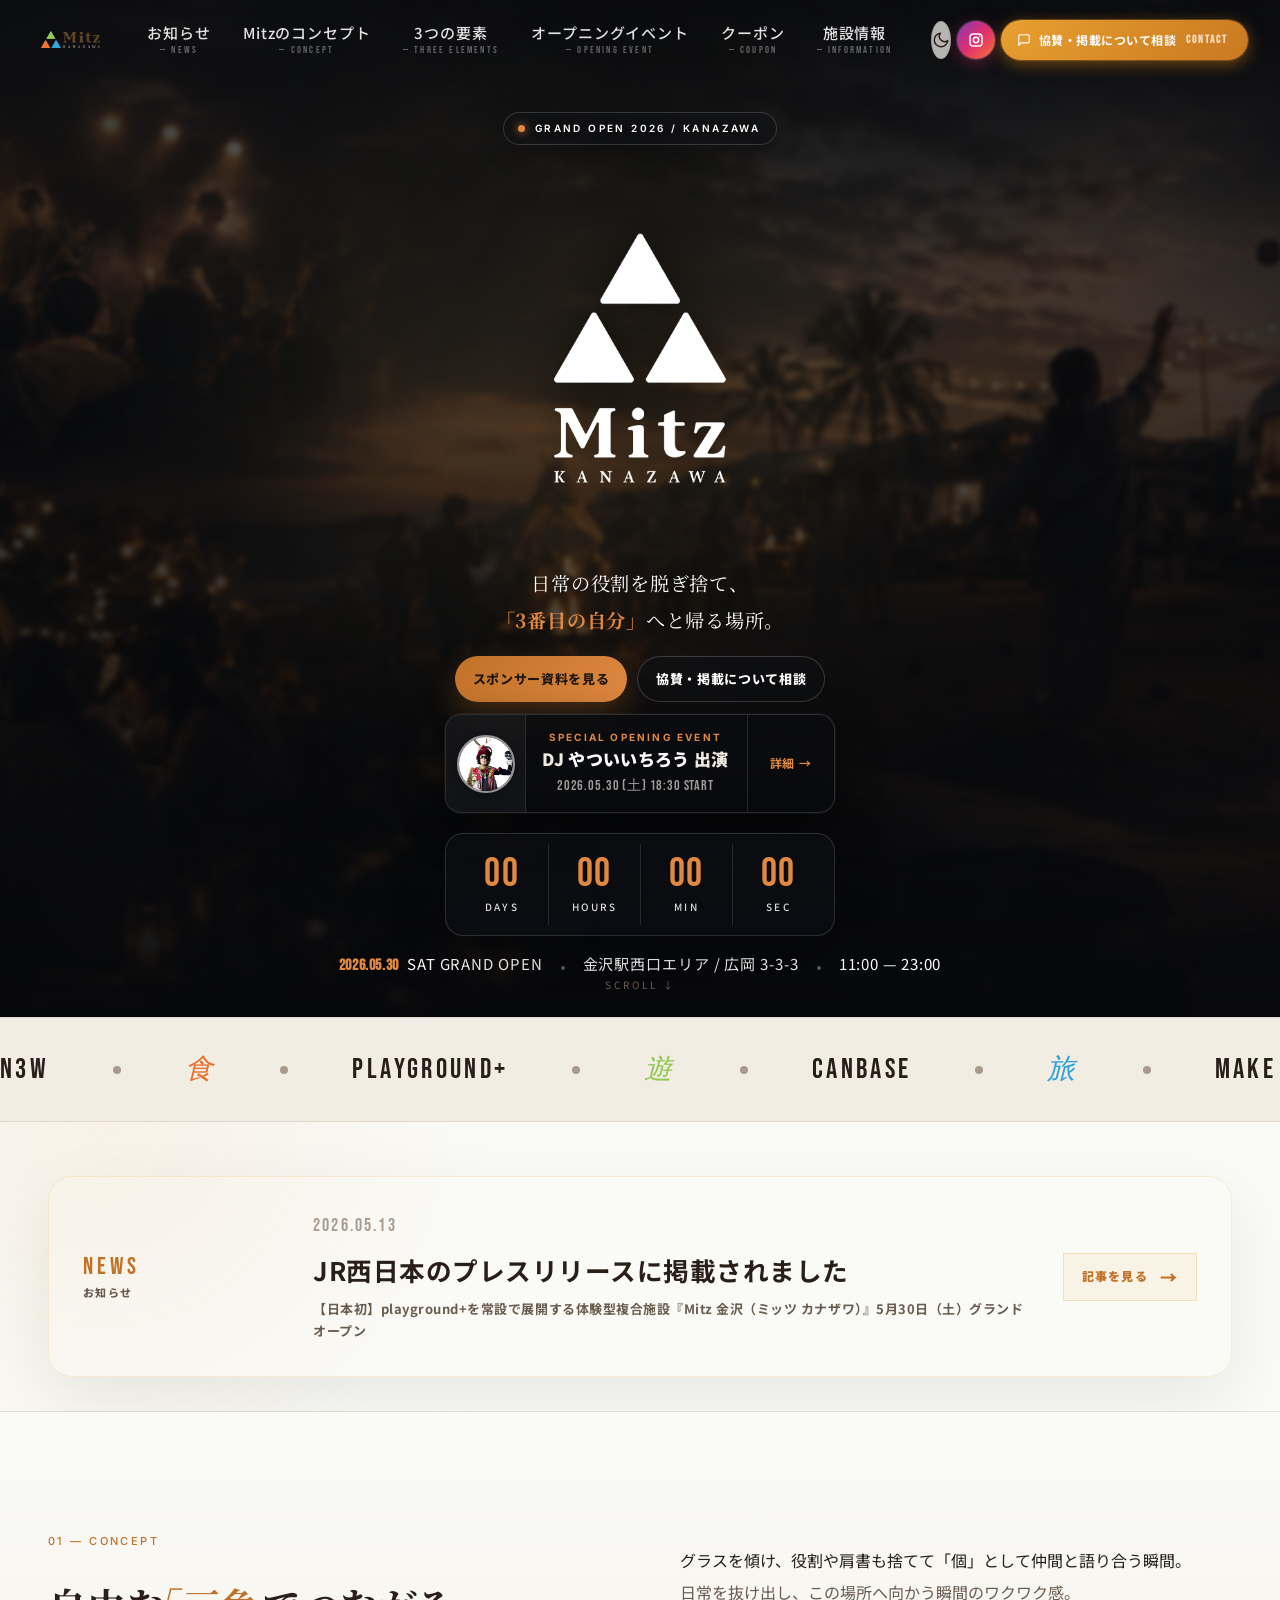
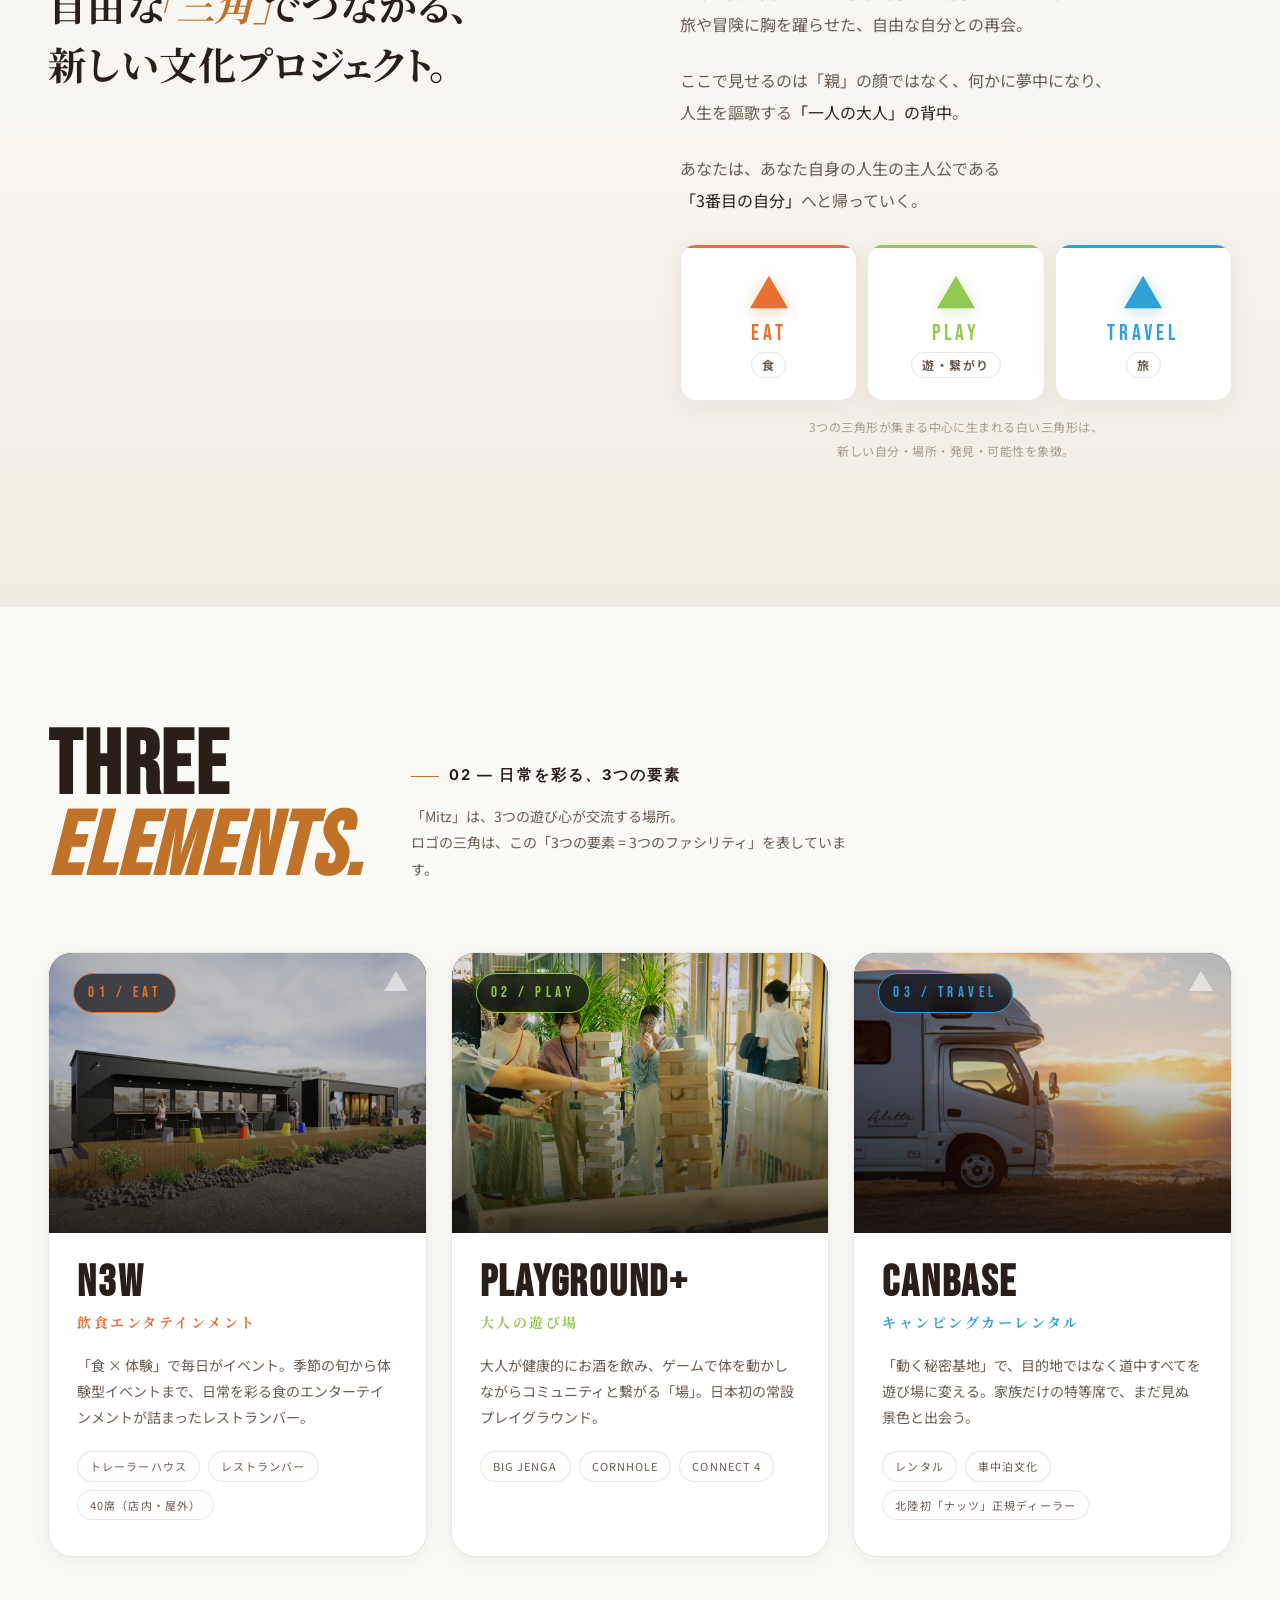
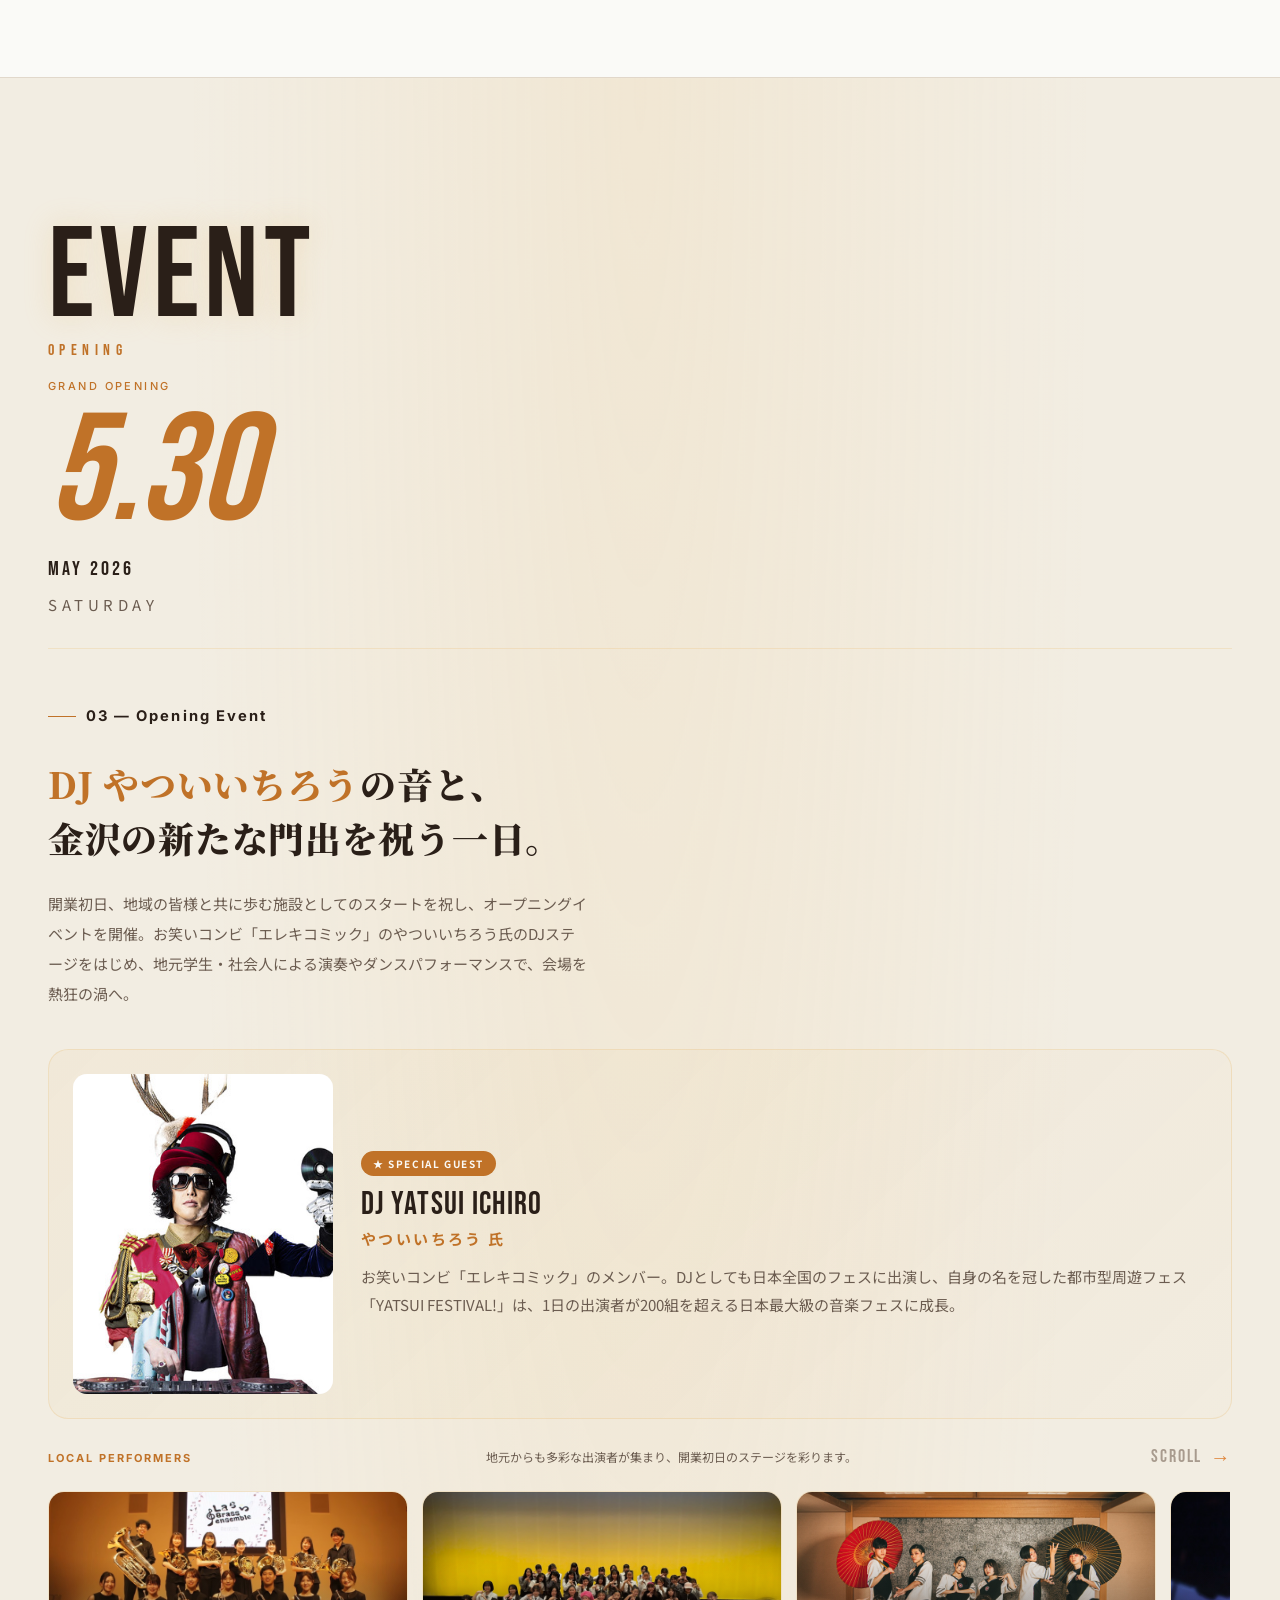
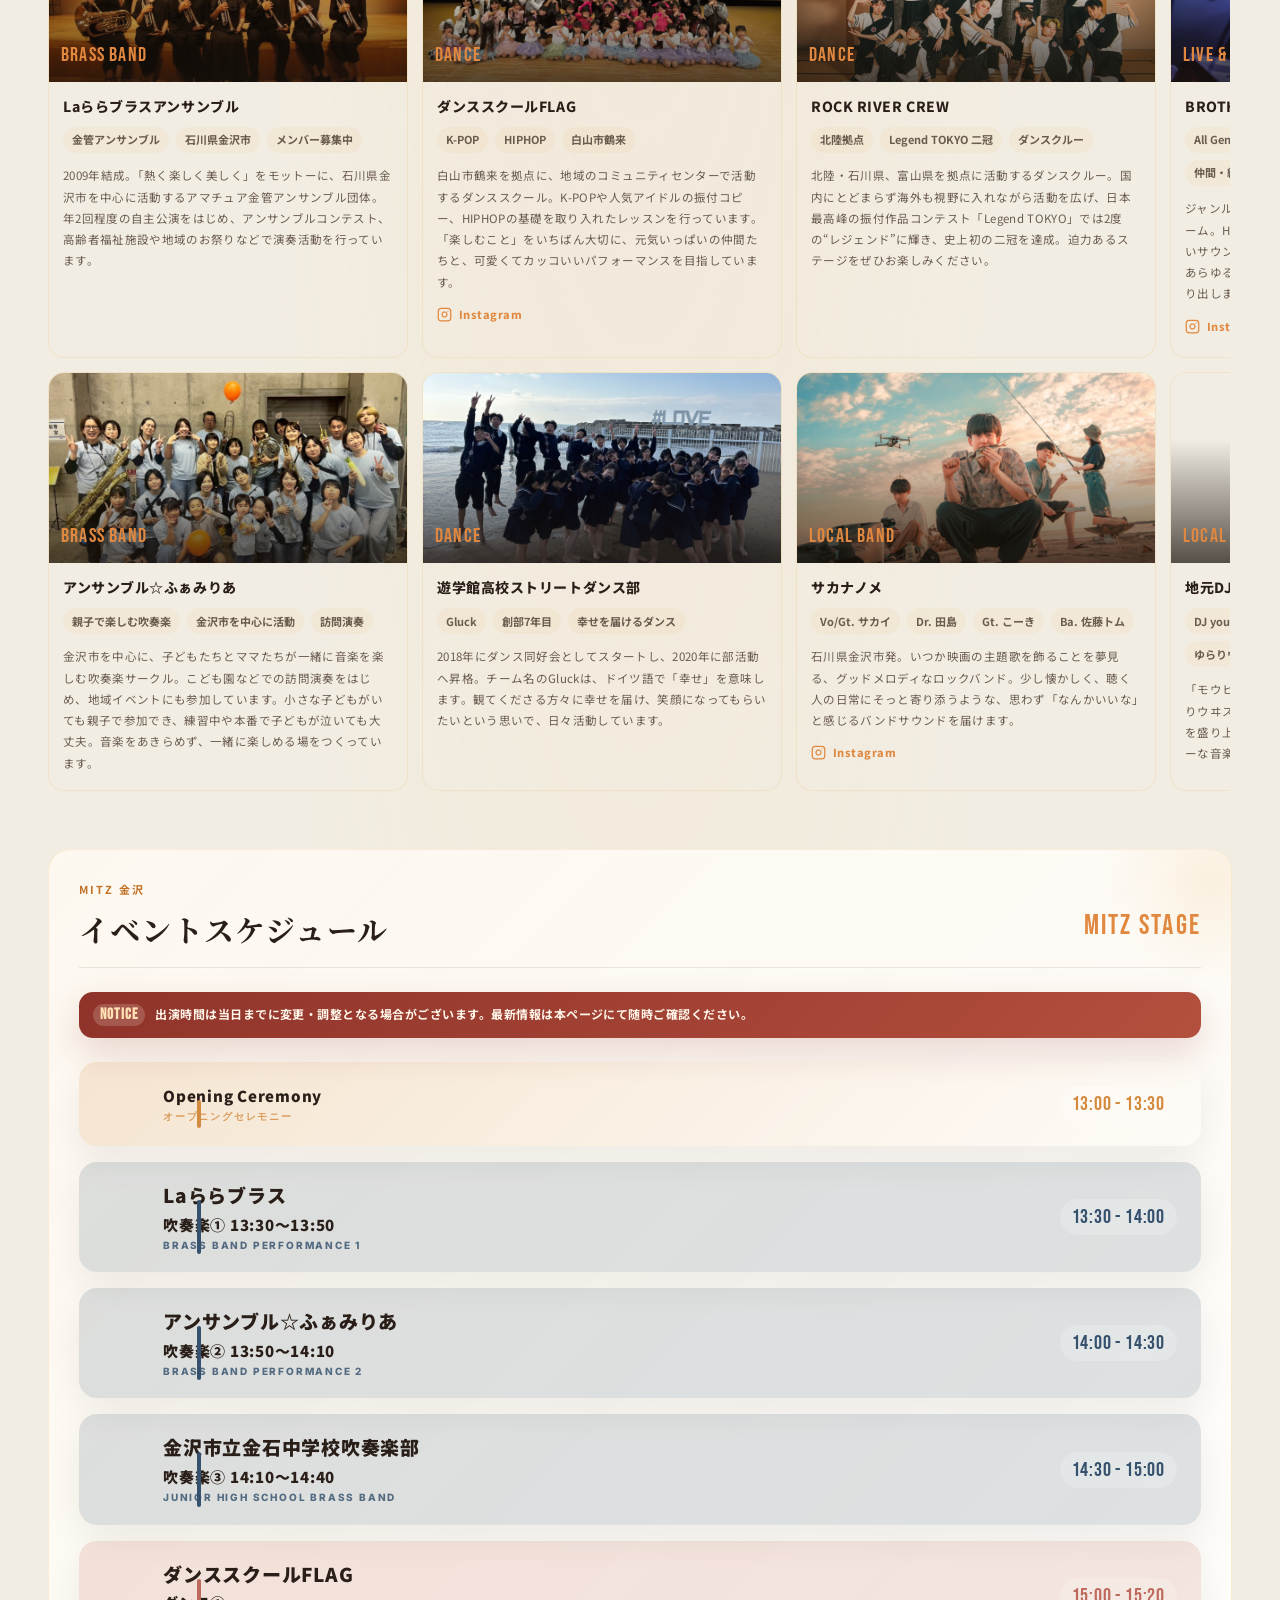
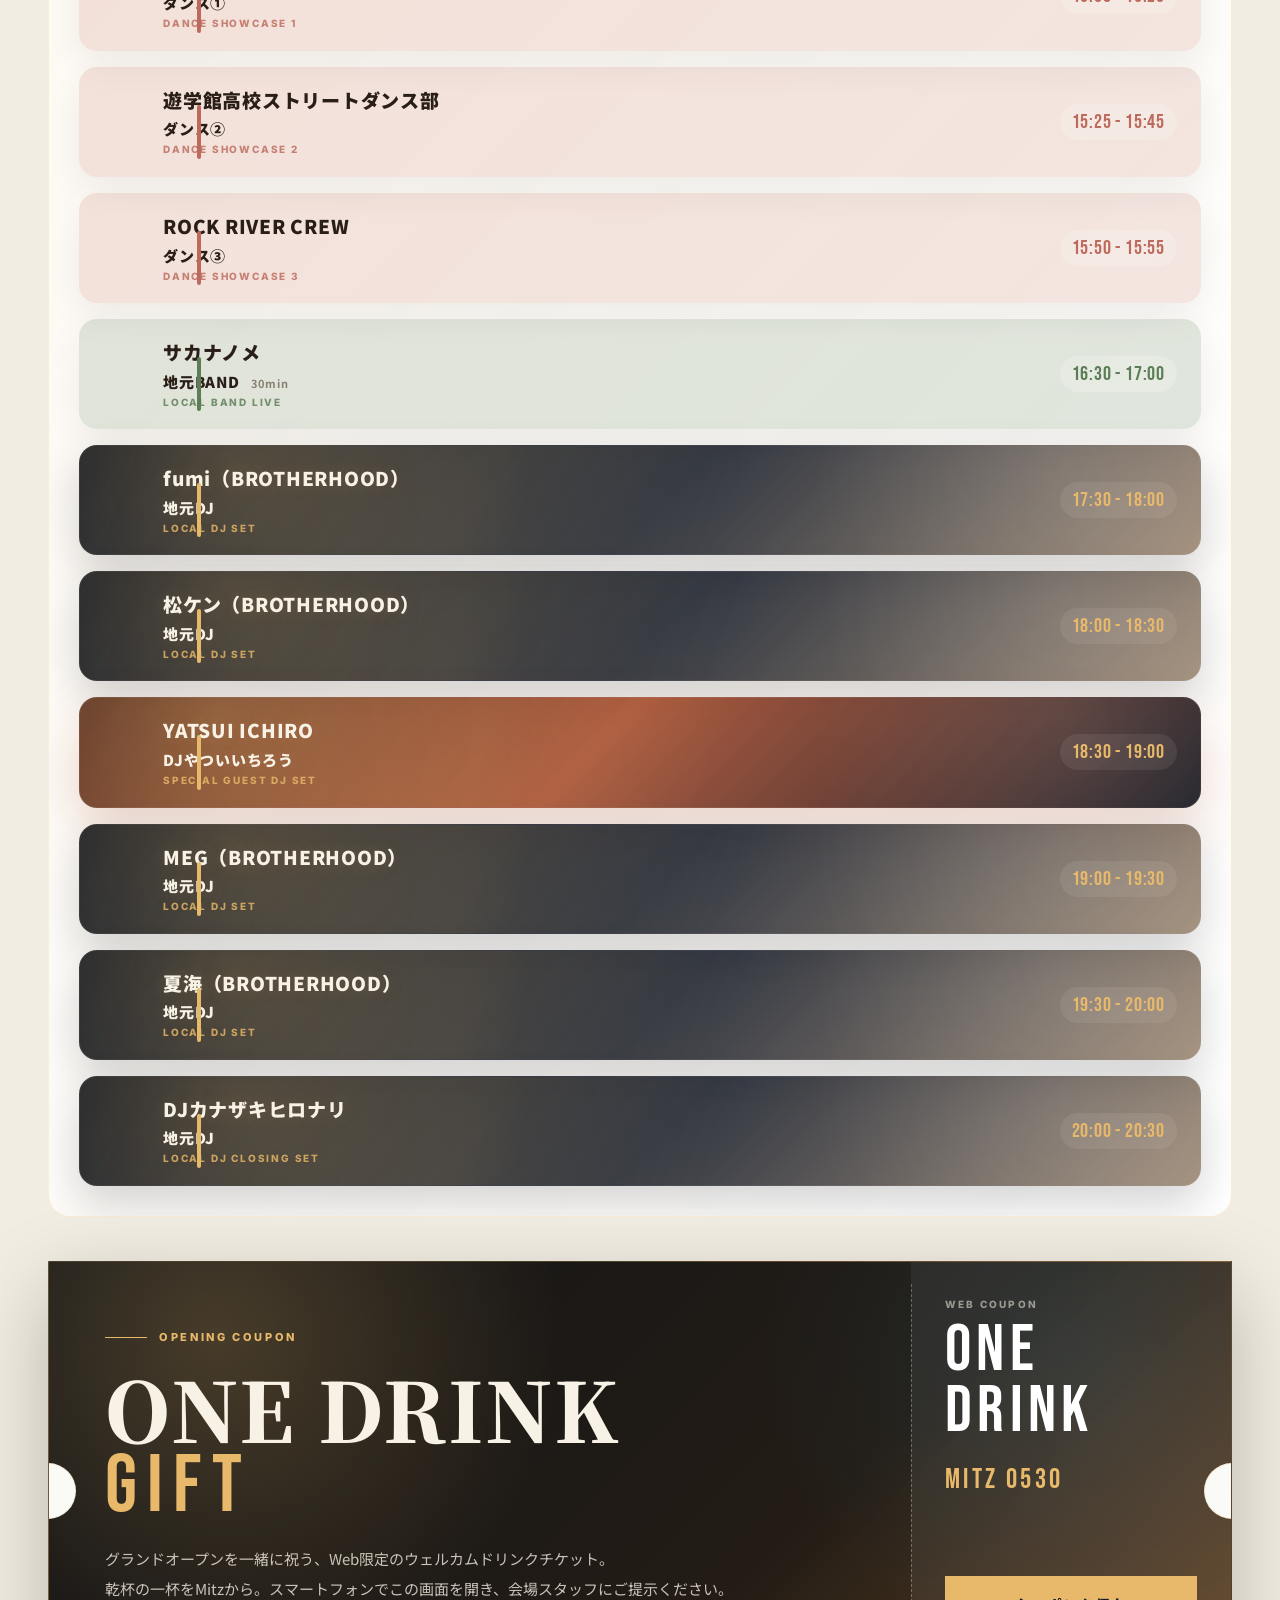
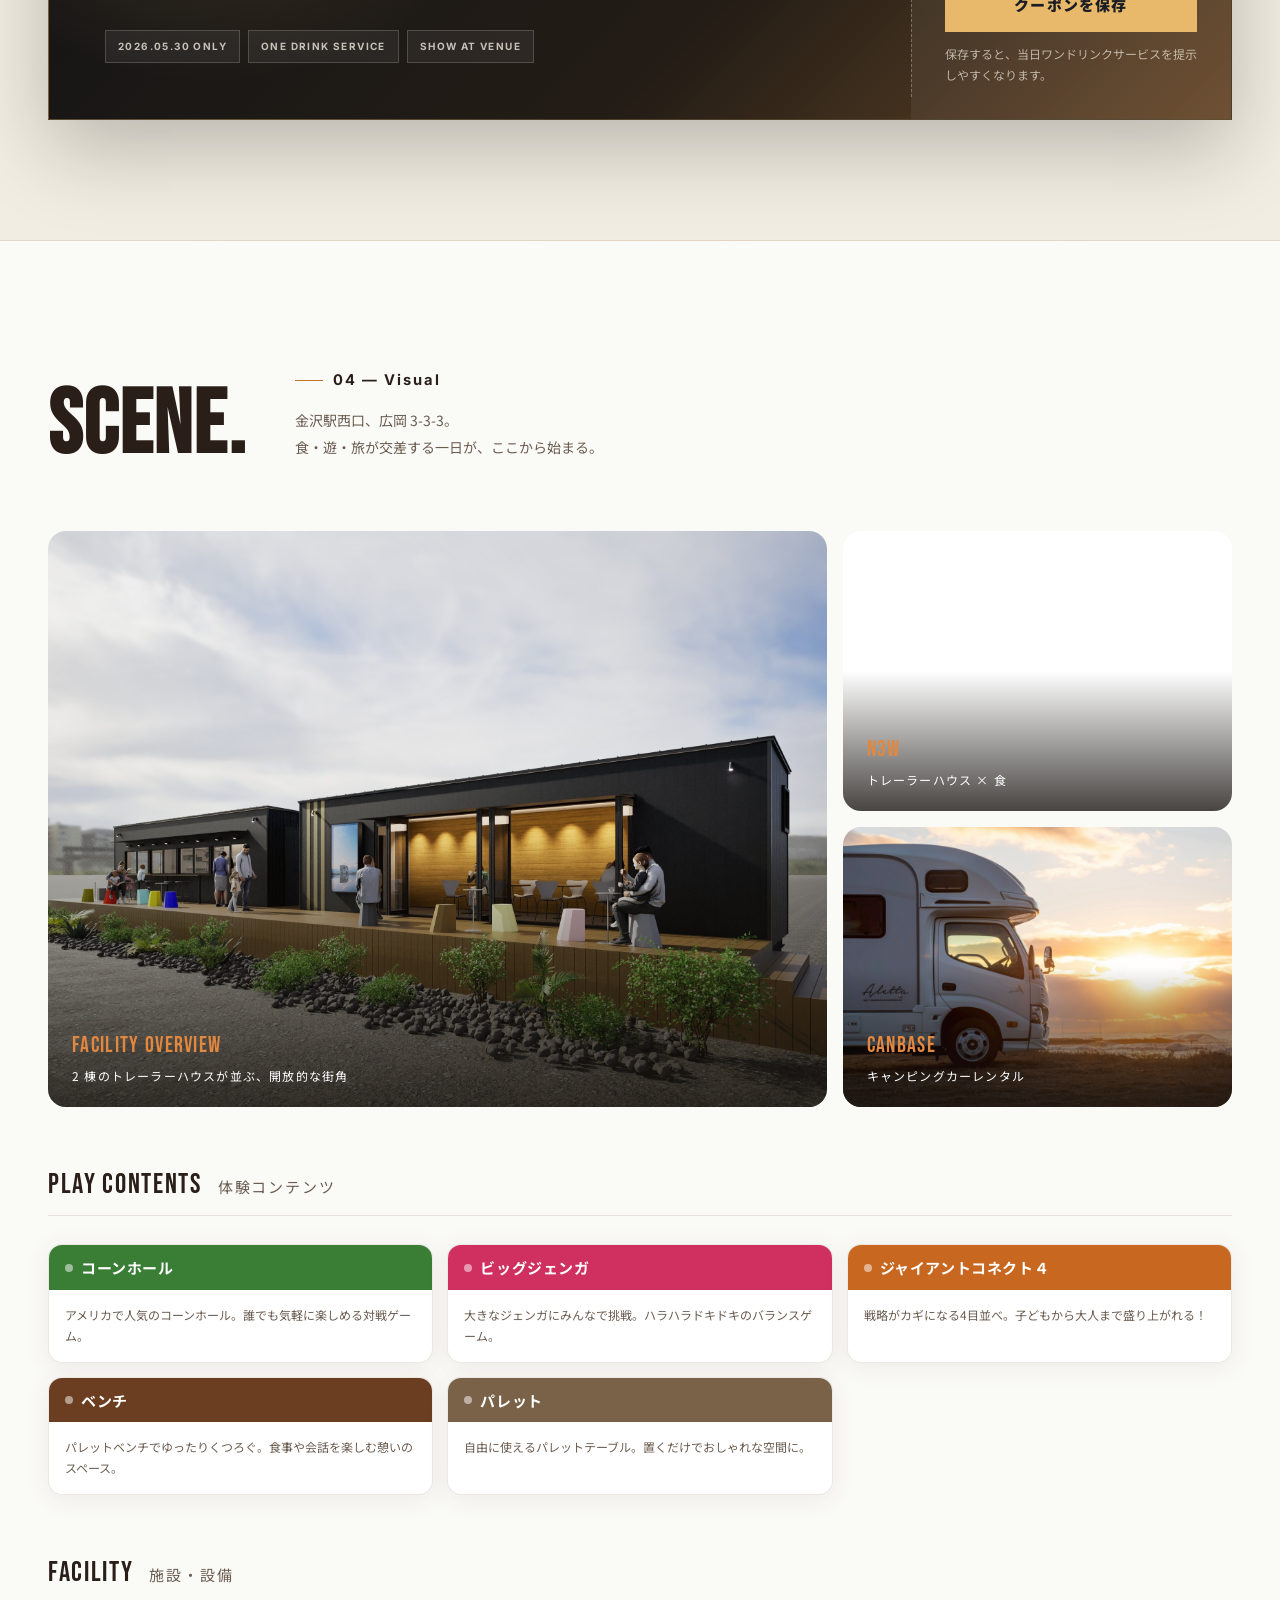
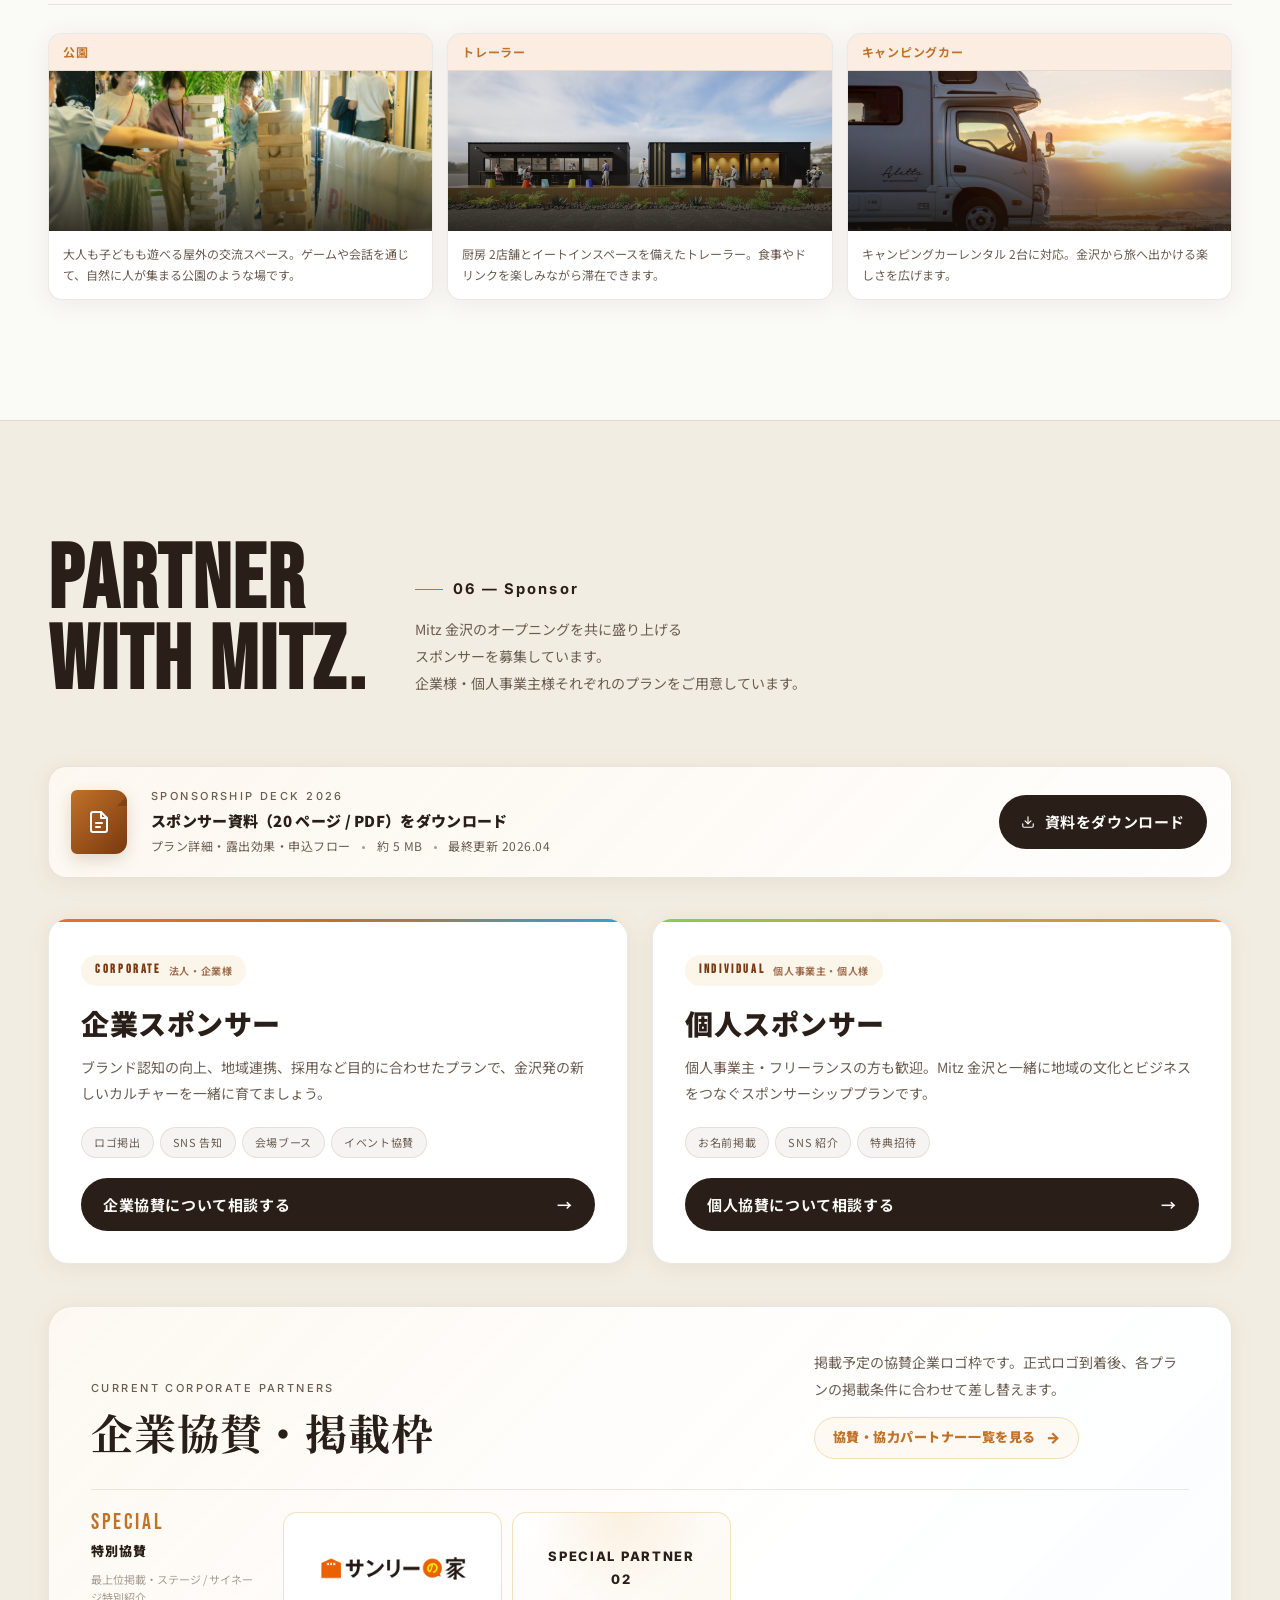
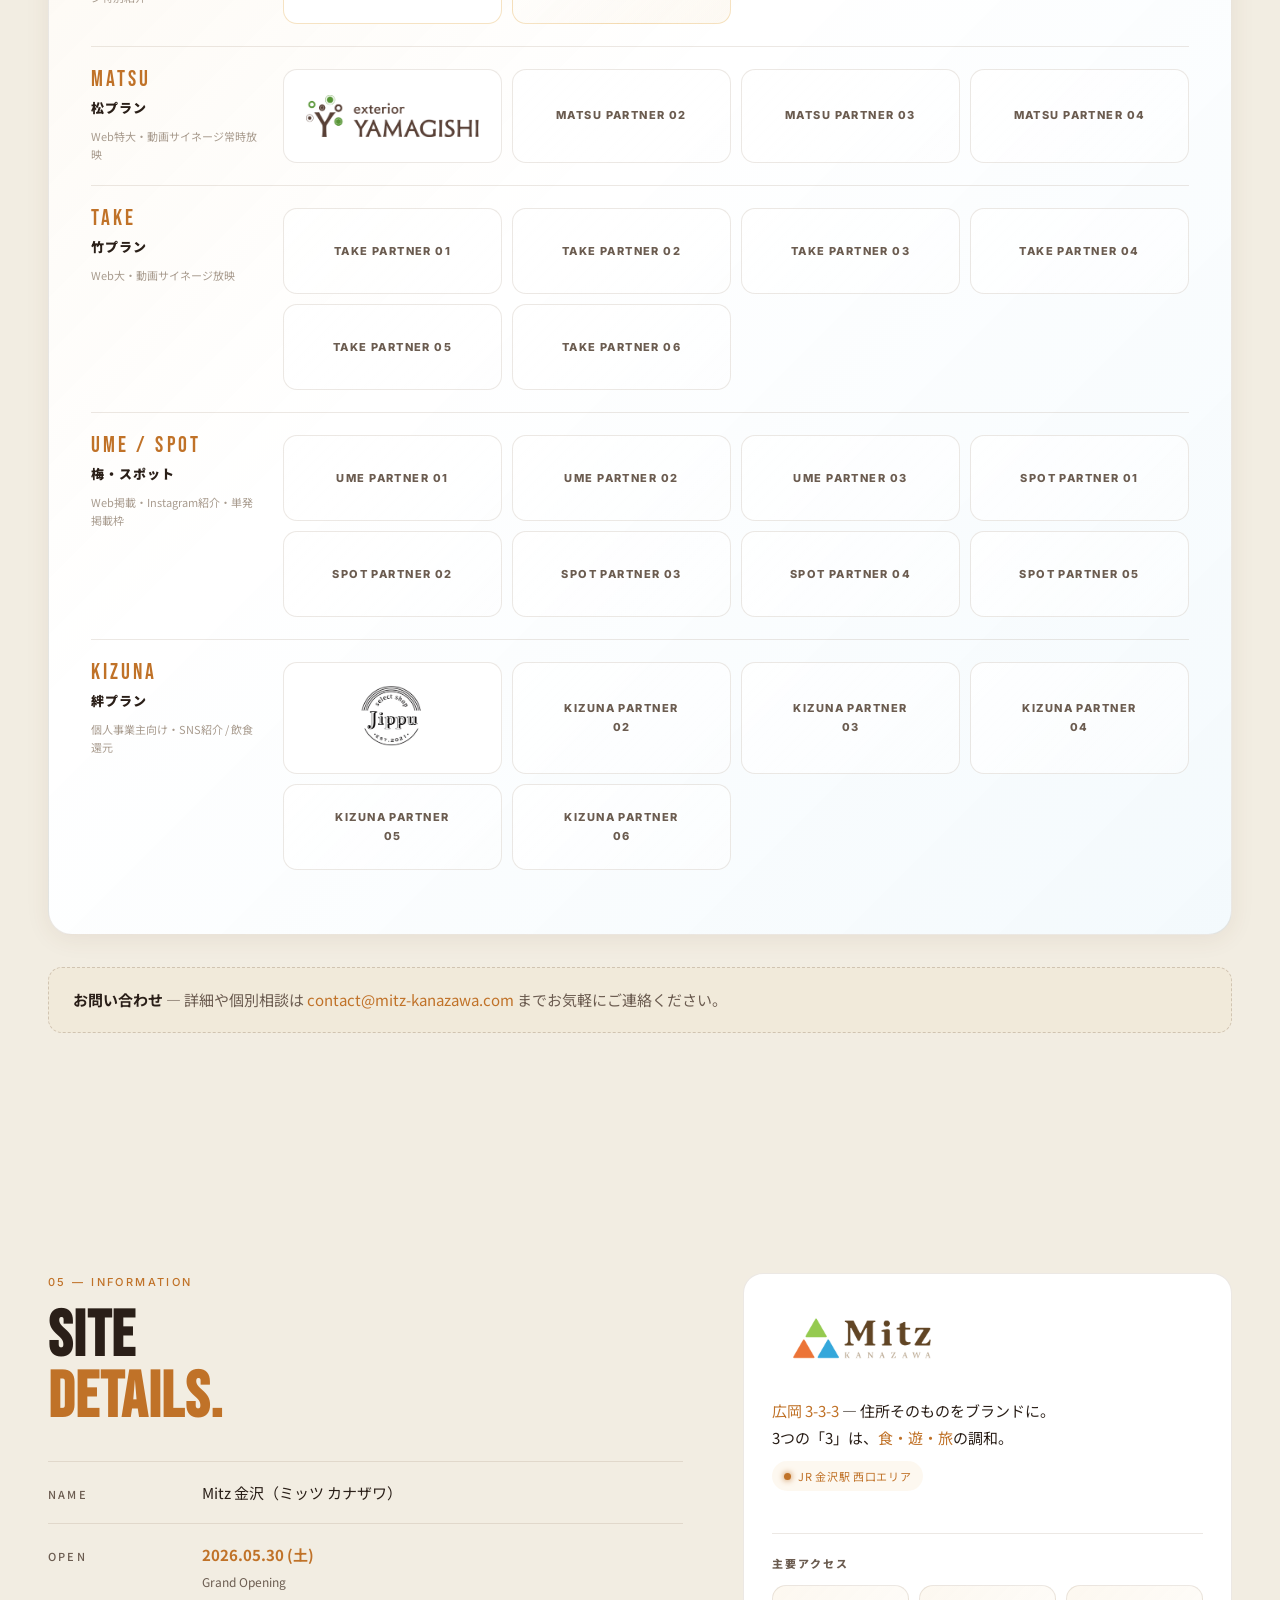
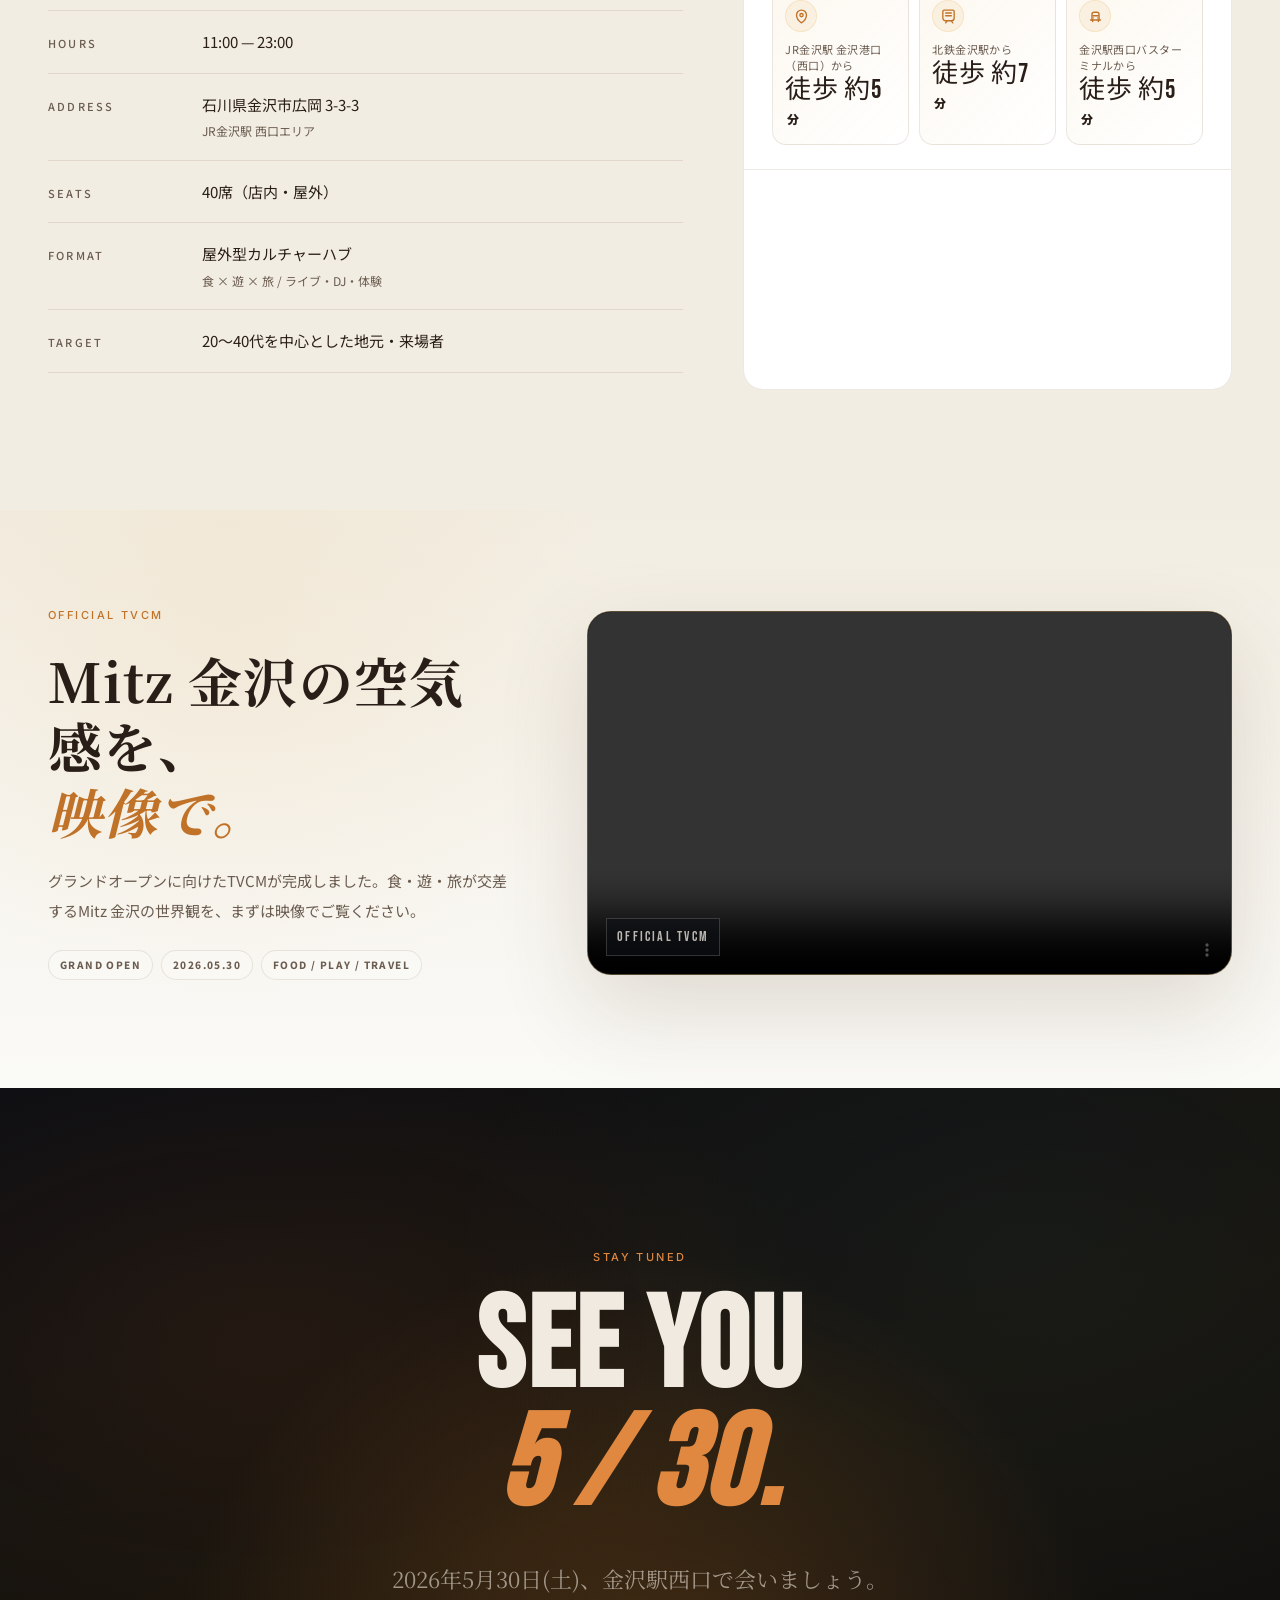
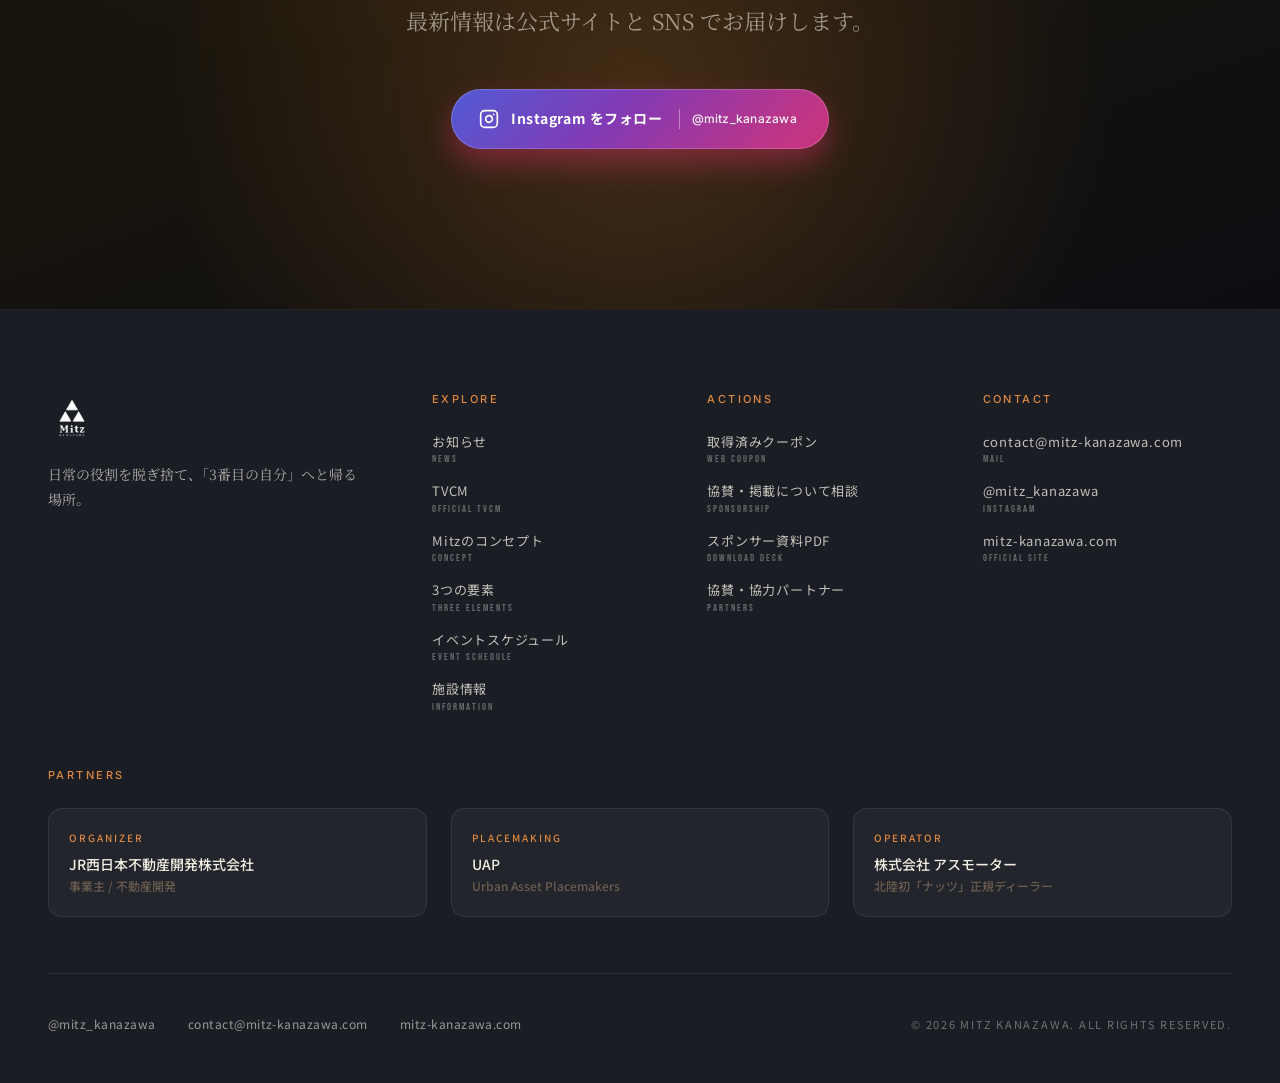
==== commit 7cda971b: "Add press release news entry" ====
--- a/index.html
+++ b/index.html
@@ -1208,6 +1208,104 @@
       to { transform: translateX(-50%); }
     }
 
+    /* ========== News ========== */
+    .news {
+      padding: 54px 0 34px;
+      background:
+        radial-gradient(circle at 8% 0%, rgba(232, 185, 106, 0.12), transparent 32%),
+        var(--bg-base);
+      border-bottom: 1px solid var(--line);
+    }
+    .news-card {
+      display: grid;
+      grid-template-columns: minmax(160px, 0.28fr) 1fr auto;
+      gap: 28px;
+      align-items: center;
+      padding: clamp(22px, 3vw, 34px);
+      border: 1px solid rgba(232, 185, 106, 0.24);
+      border-radius: 24px;
+      background:
+        linear-gradient(135deg, rgba(232, 185, 106, 0.10), rgba(255, 255, 255, 0.04)),
+        var(--card);
+      box-shadow: 0 24px 70px rgba(0,0,0,0.08);
+    }
+    .news-kicker {
+      color: var(--lantern);
+      font-family: "Bebas Neue", sans-serif;
+      font-size: 24px;
+      letter-spacing: 0.16em;
+      line-height: 1;
+      text-transform: uppercase;
+    }
+    .news-kicker span {
+      display: block;
+      margin-top: 8px;
+      color: var(--ink-muted);
+      font-family: "Noto Sans JP", sans-serif;
+      font-size: 11px;
+      font-weight: 800;
+      letter-spacing: 0.12em;
+    }
+    .news-body time {
+      display: block;
+      margin-bottom: 8px;
+      color: var(--ink-faint);
+      font-family: "Bebas Neue", sans-serif;
+      font-size: 18px;
+      letter-spacing: 0.12em;
+    }
+    .news-body h2 {
+      color: var(--ink);
+      font-size: clamp(18px, 2vw, 26px);
+      line-height: 1.55;
+      letter-spacing: 0.02em;
+      margin-bottom: 8px;
+    }
+    .news-body p {
+      color: var(--ink-muted);
+      font-size: 13px;
+      font-weight: 700;
+      letter-spacing: 0.04em;
+    }
+    .news-link {
+      display: inline-flex;
+      align-items: center;
+      gap: 12px;
+      min-height: 48px;
+      padding: 0 18px;
+      border: 1px solid rgba(232, 185, 106, 0.36);
+      background: rgba(232, 185, 106, 0.12);
+      color: var(--lantern);
+      font-size: 12px;
+      font-weight: 900;
+      letter-spacing: 0.1em;
+      white-space: nowrap;
+      text-transform: uppercase;
+    }
+    .news-link::after {
+      content: "→";
+      font-size: 17px;
+      line-height: 1;
+    }
+    .news-link:hover {
+      opacity: 1;
+      background: var(--lantern);
+      color: #16120D;
+    }
+    @media (max-width: 820px) {
+      .news {
+        padding: 38px 0 24px;
+      }
+      .news-card {
+        grid-template-columns: 1fr;
+        gap: 18px;
+      }
+      .news-link {
+        justify-content: center;
+        width: 100%;
+      }
+    }
+
     /* ========== TVCM ========== */
     .tvcm {
       background:
@@ -4171,6 +4269,7 @@
       <img loading="lazy" decoding="async" src="images/mitz-logo-white-h.png" alt="" aria-hidden="true" class="logo-white" />
     </a>
     <div class="nav-links">
+      <a href="#news">お知らせ<span class="en">— news</span></a>
       <a href="#concept">Mitzのコンセプト<span class="en">— concept</span></a>
       <a href="#three">3つの要素<span class="en">— three elements</span></a>
       <a href="#opening">オープニングイベント<span class="en">— opening event</span></a>
@@ -4209,6 +4308,7 @@
 
   <!-- Mobile drawer -->
   <div class="mobile-drawer" id="mobileDrawer" aria-hidden="true">
+    <a href="#news" class="mobile-drawer-link" data-drawer-link>お知らせ<span class="en">news</span></a>
     <a href="#concept" class="mobile-drawer-link" data-drawer-link>Mitzのコンセプト<span class="en">concept</span></a>
     <a href="#tvcm" class="mobile-drawer-link" data-drawer-link>TVCM<span class="en">official tvcm</span></a>
     <a href="#three" class="mobile-drawer-link" data-drawer-link>3つの要素<span class="en">three elements</span></a>
@@ -4320,6 +4420,21 @@
       <span class="marquee-item gold">DAY &amp; NIGHT</span><span class="marquee-dot"></span>
     </div>
   </div>
+
+  <!-- News -->
+  <section class="news" id="news" aria-labelledby="news-title">
+    <div class="container">
+      <article class="news-card reveal">
+        <div class="news-kicker">NEWS<span>お知らせ</span></div>
+        <div class="news-body">
+          <time datetime="2026-05-13">2026.05.13</time>
+          <h2 id="news-title">JR西日本のプレスリリースに掲載されました</h2>
+          <p>【日本初】playground+を常設で展開する体験型複合施設『Mitz 金沢（ミッツ カナザワ）』5月30日（土）グランドオープン</p>
+        </div>
+        <a class="news-link" href="https://www.westjr.co.jp/press/article/2026/05/13/page_30638.html" target="_blank" rel="noopener">記事を見る</a>
+      </article>
+    </div>
+  </section>
 
   <!-- Concept -->
   <section class="concept" id="concept">
@@ -5211,6 +5326,7 @@
         <nav class="footer-nav" aria-label="Footer navigation">
           <div class="footer-nav-group">
             <span class="label">Explore</span>
+            <a href="#news">お知らせ<span class="sub">news</span></a>
             <a href="#tvcm">TVCM<span class="sub">official tvcm</span></a>
             <a href="#concept">Mitzのコンセプト<span class="sub">concept</span></a>
             <a href="#three">3つの要素<span class="sub">three elements</span></a>
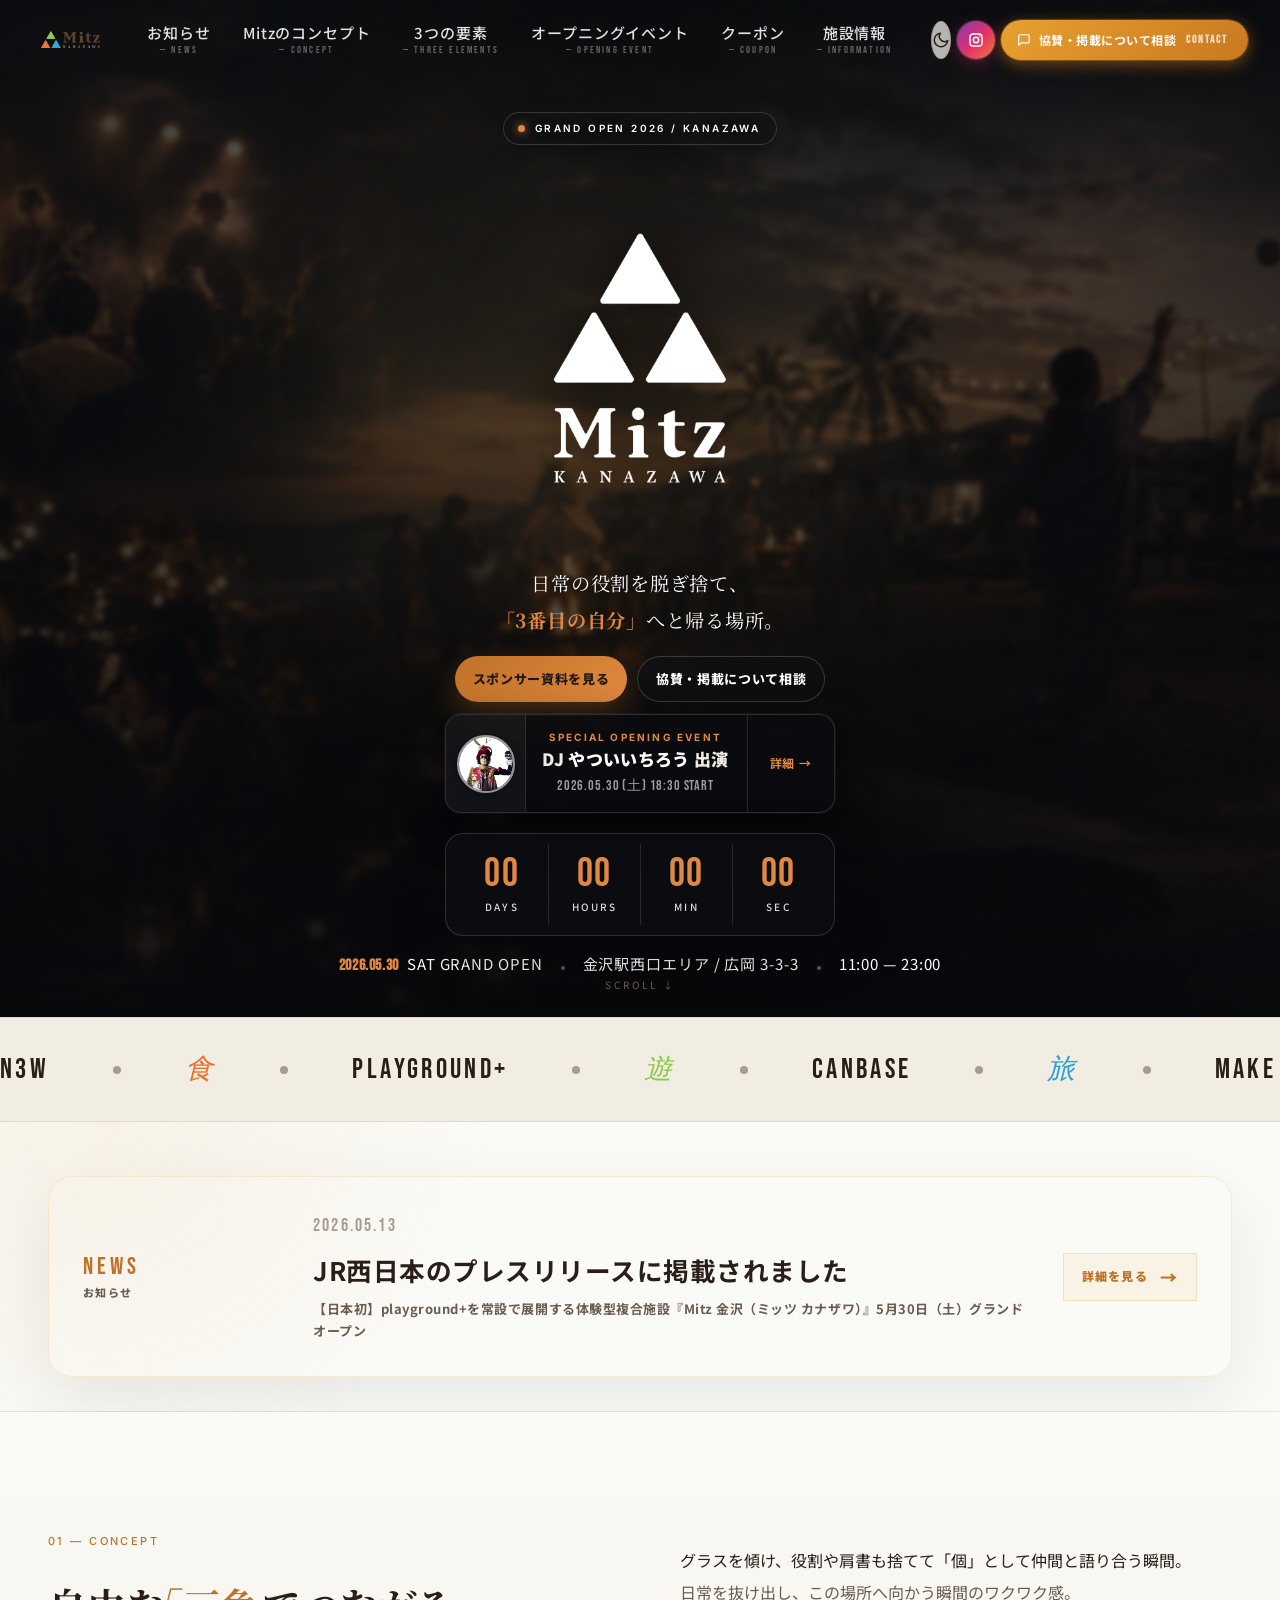
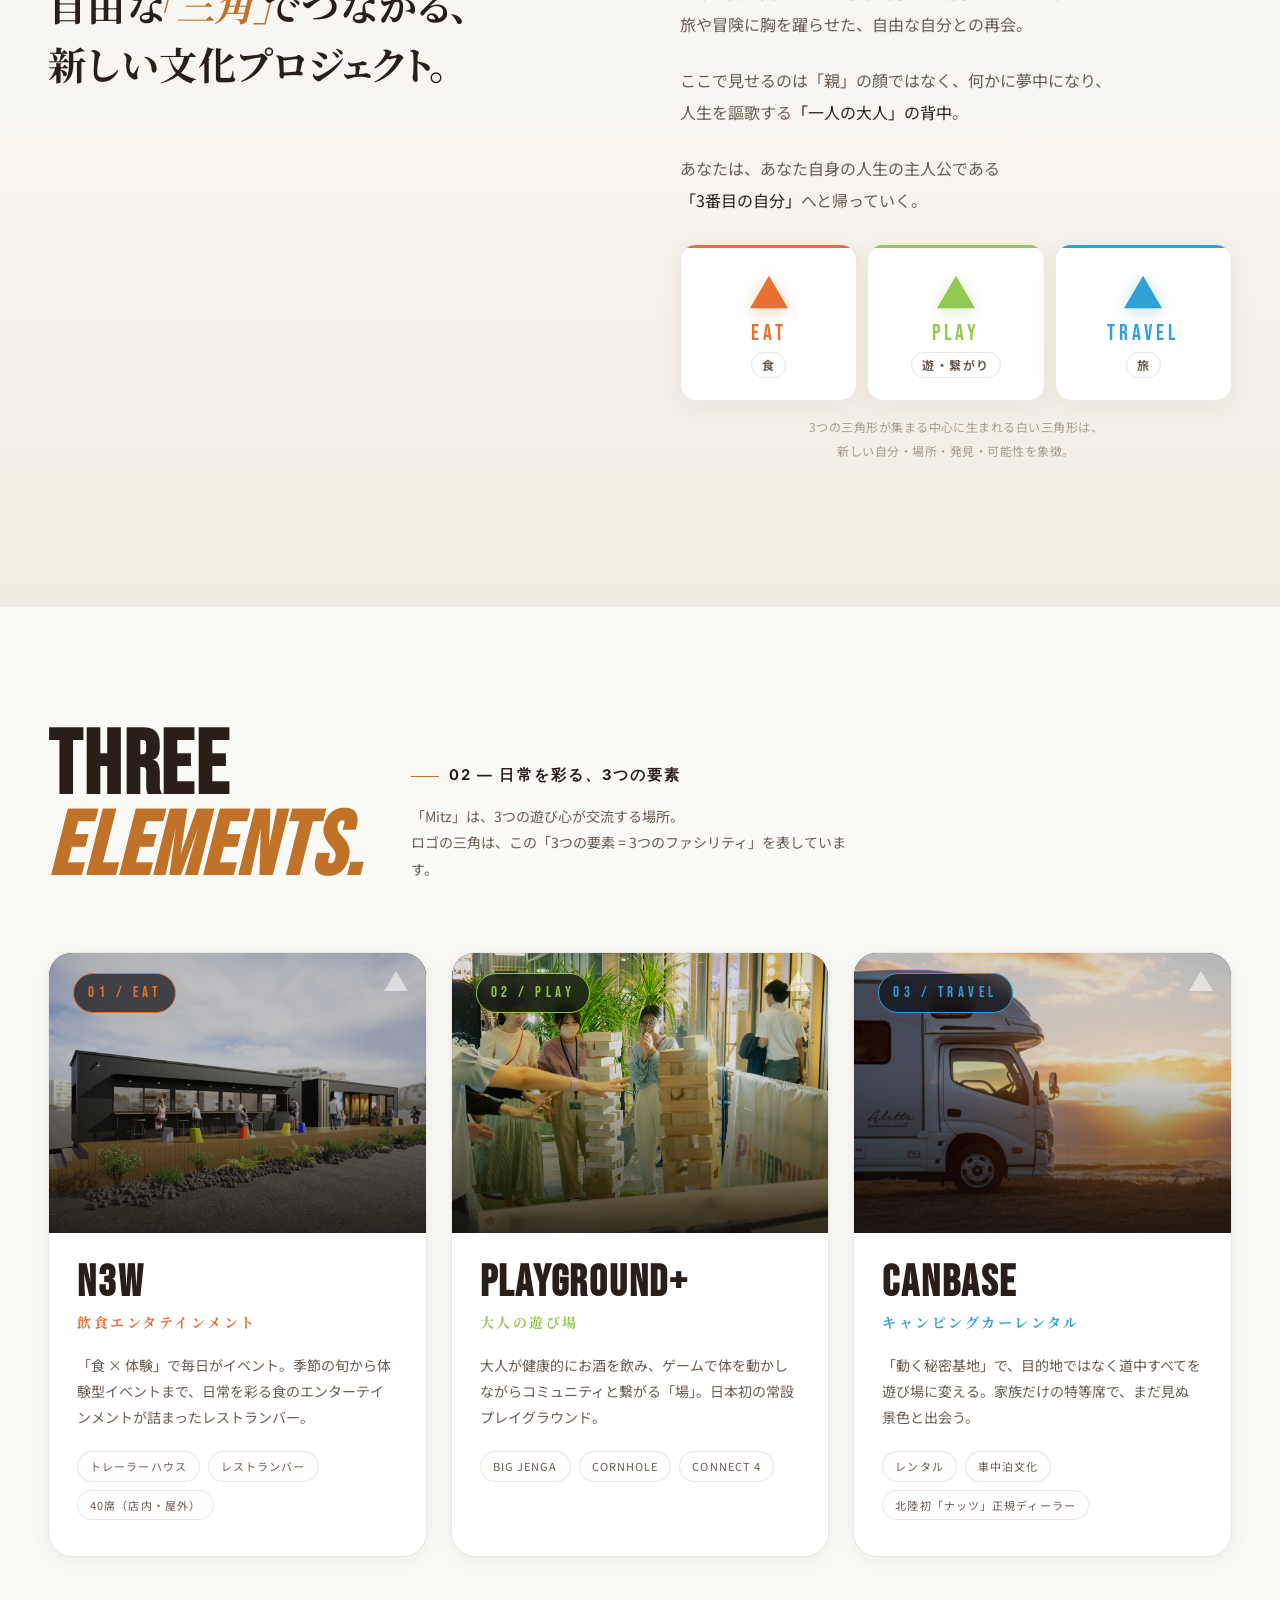
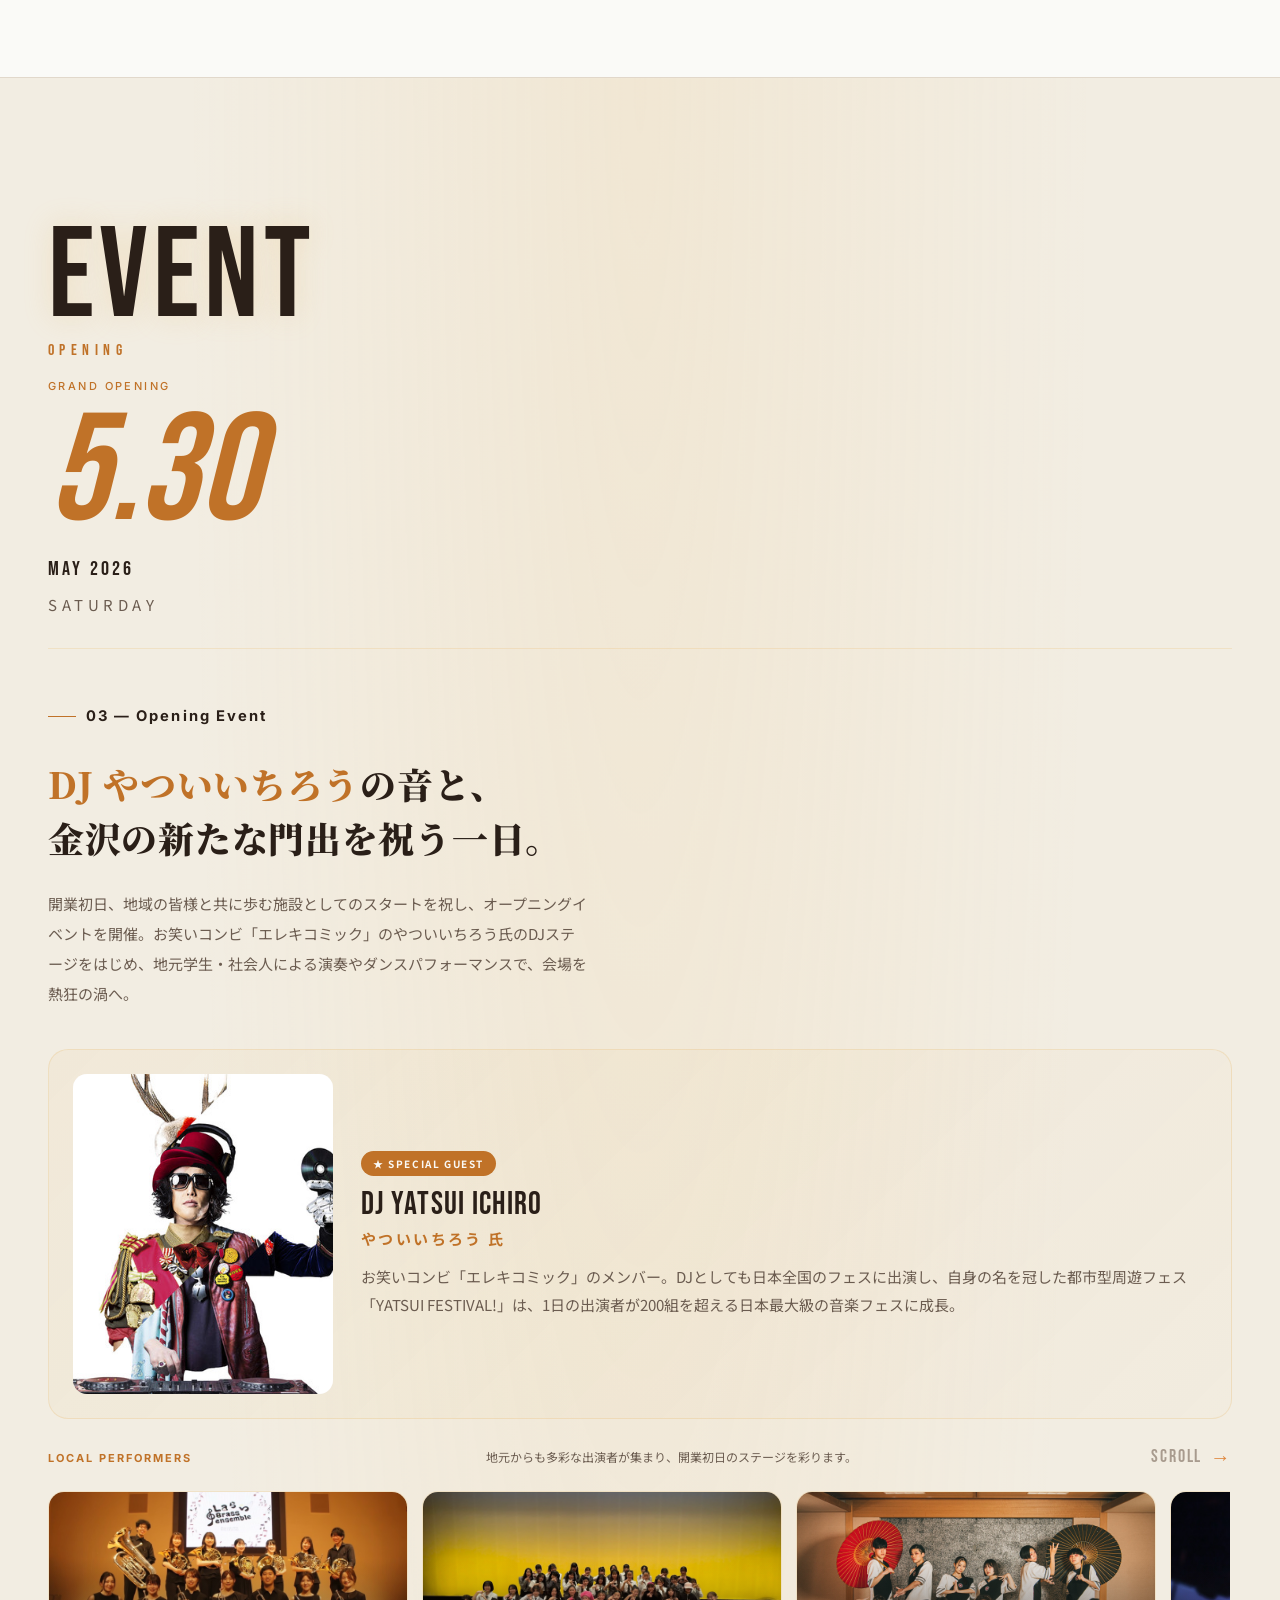
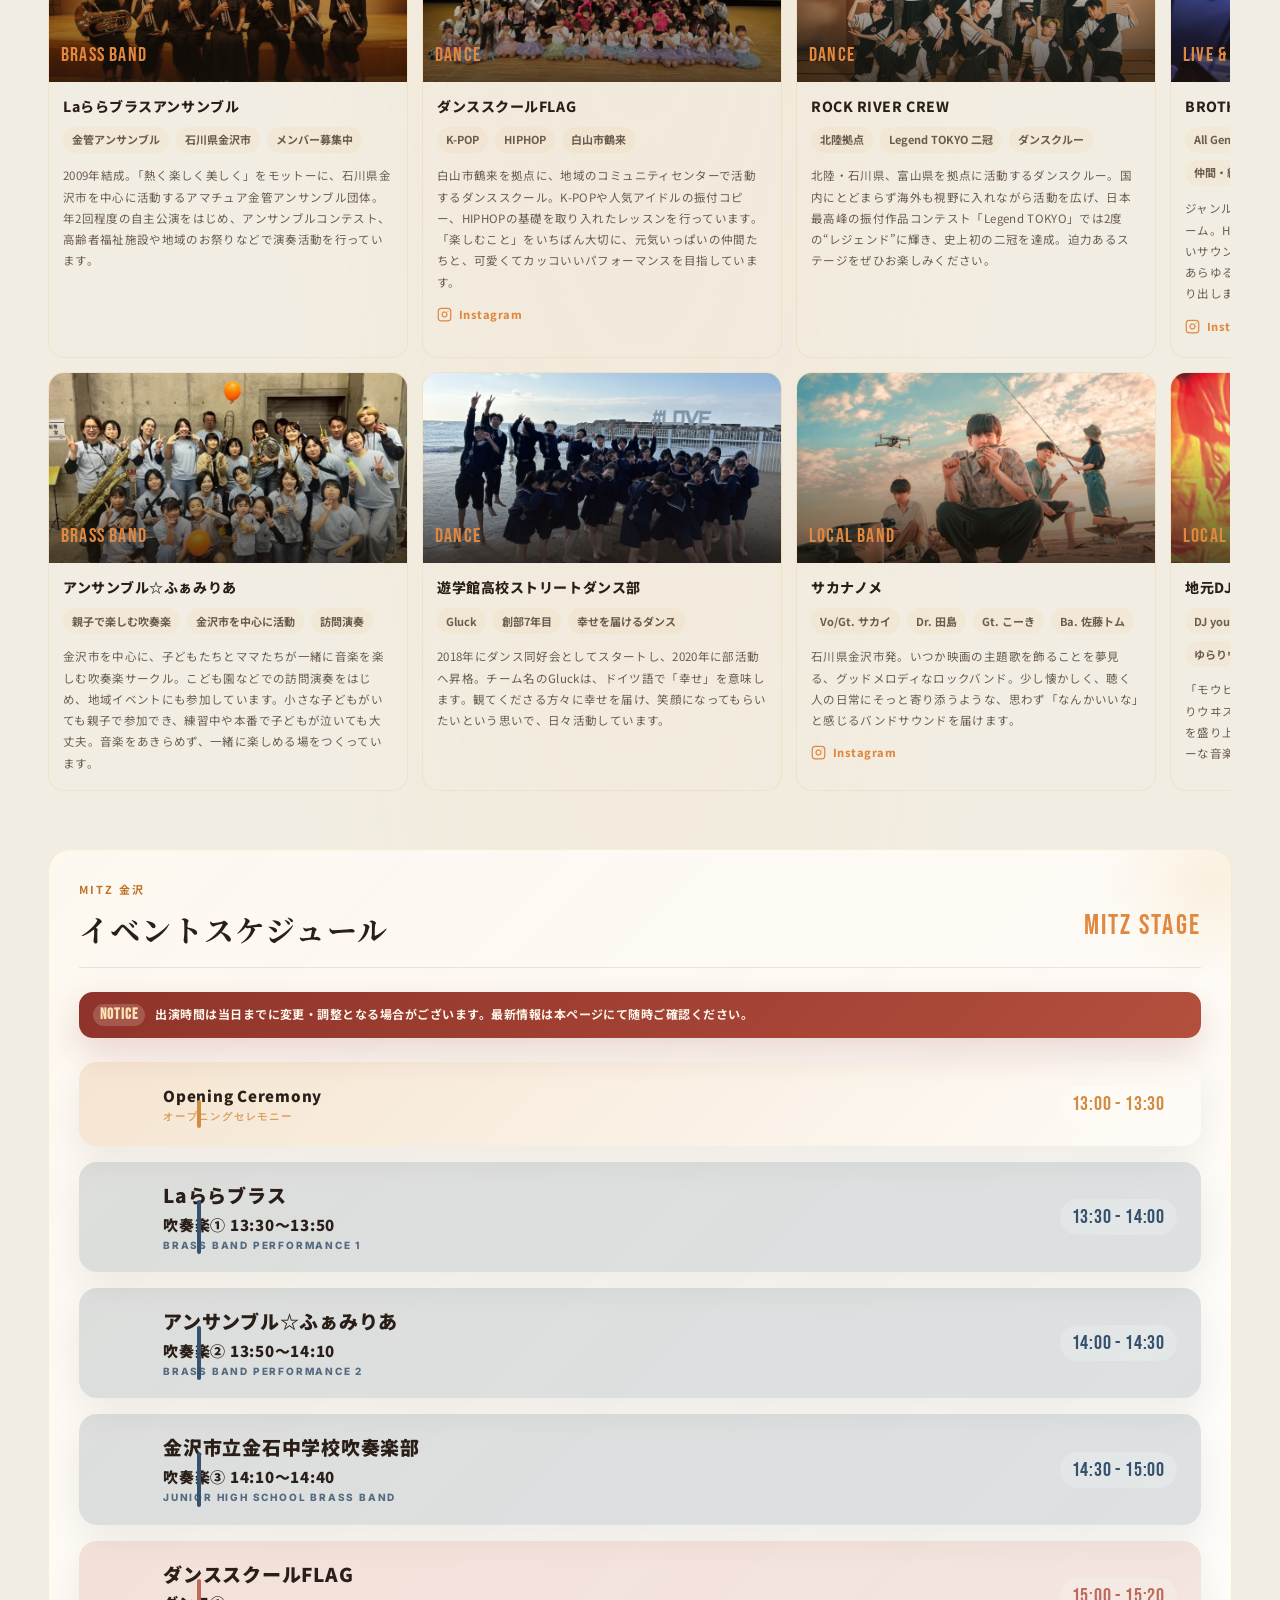
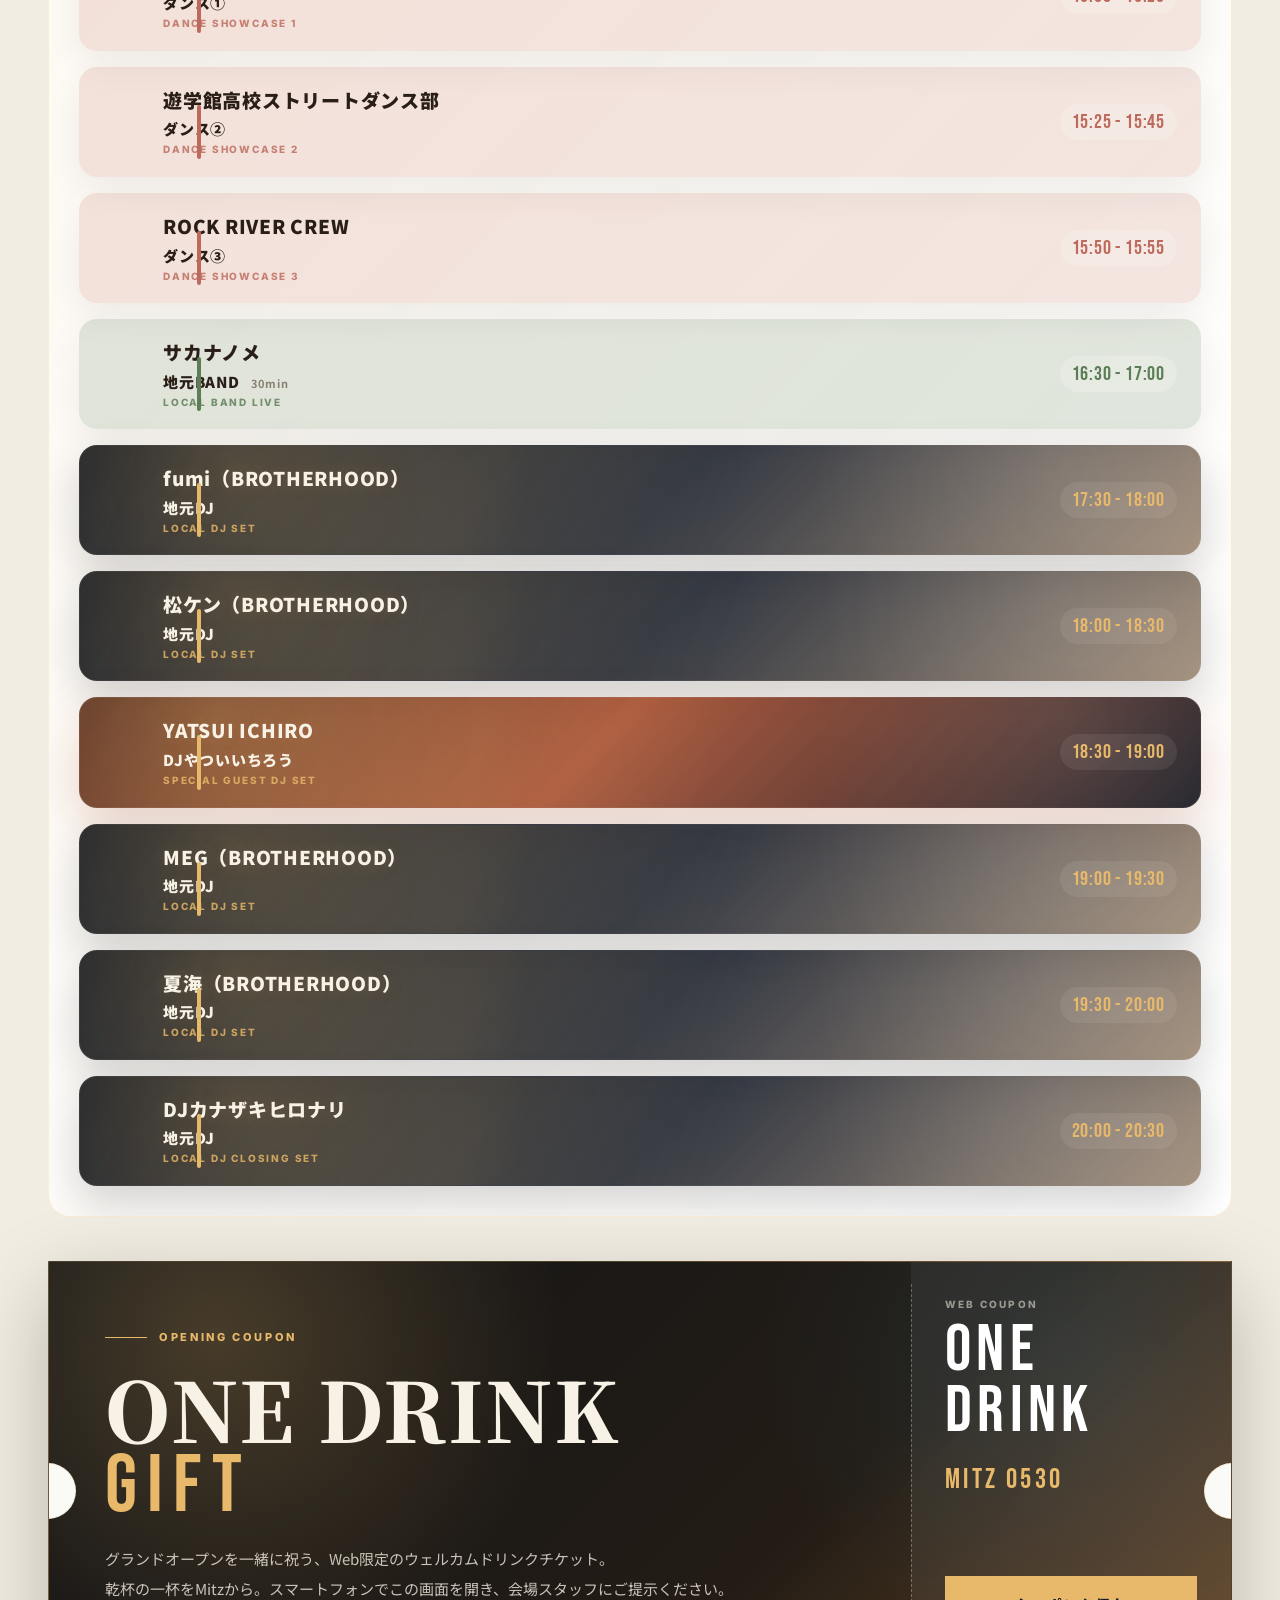
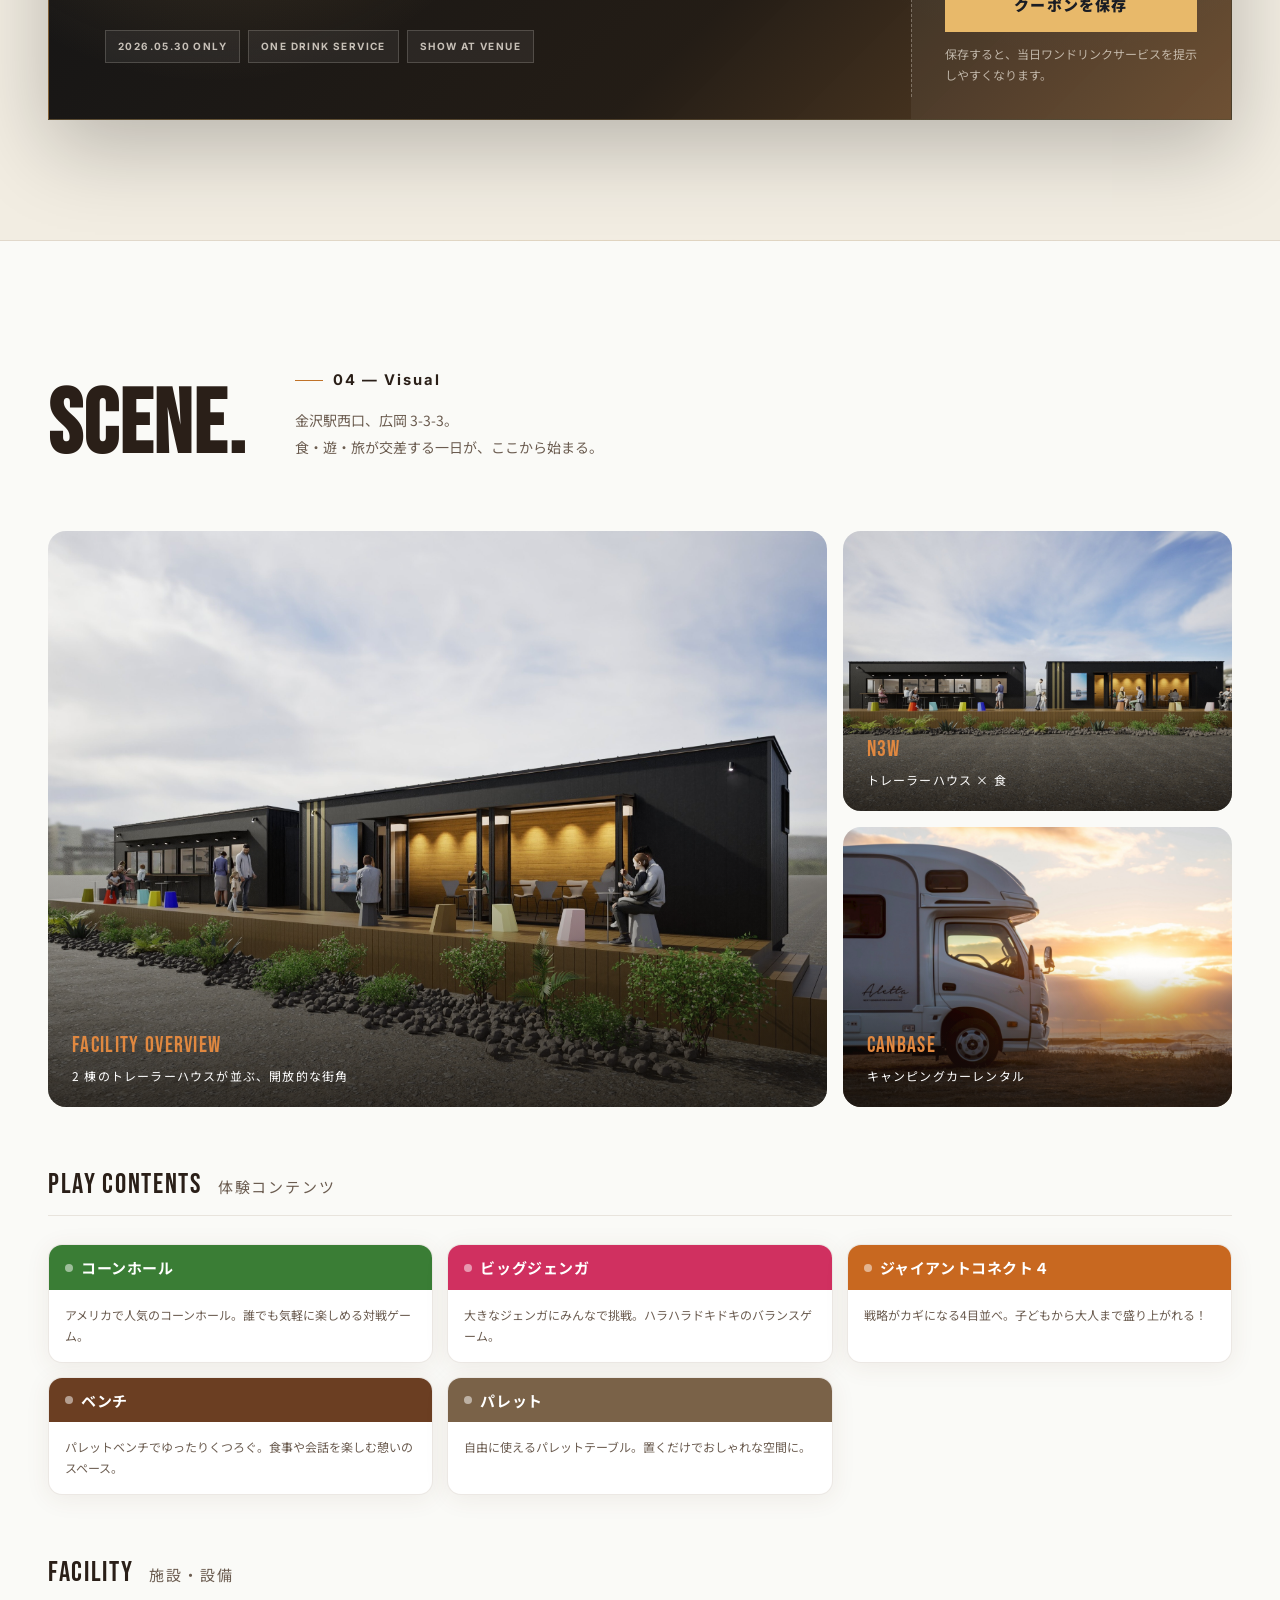
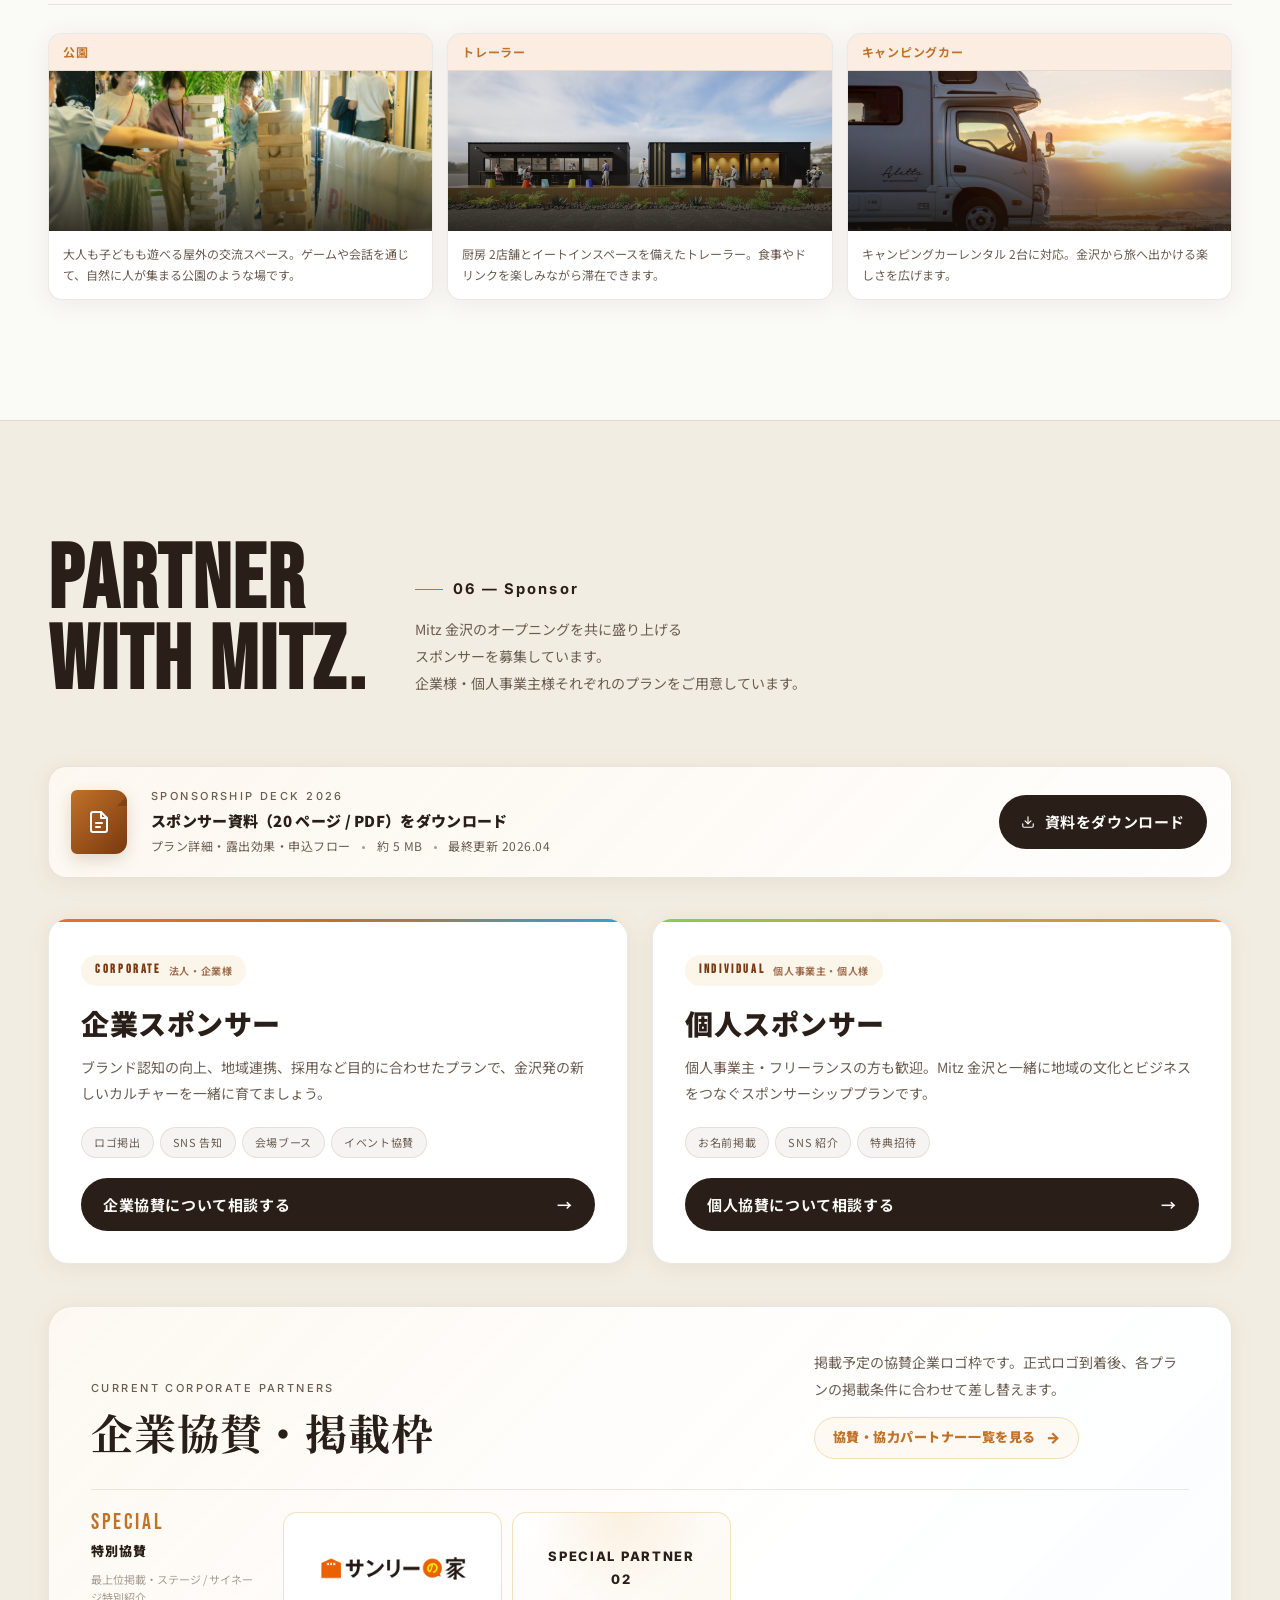
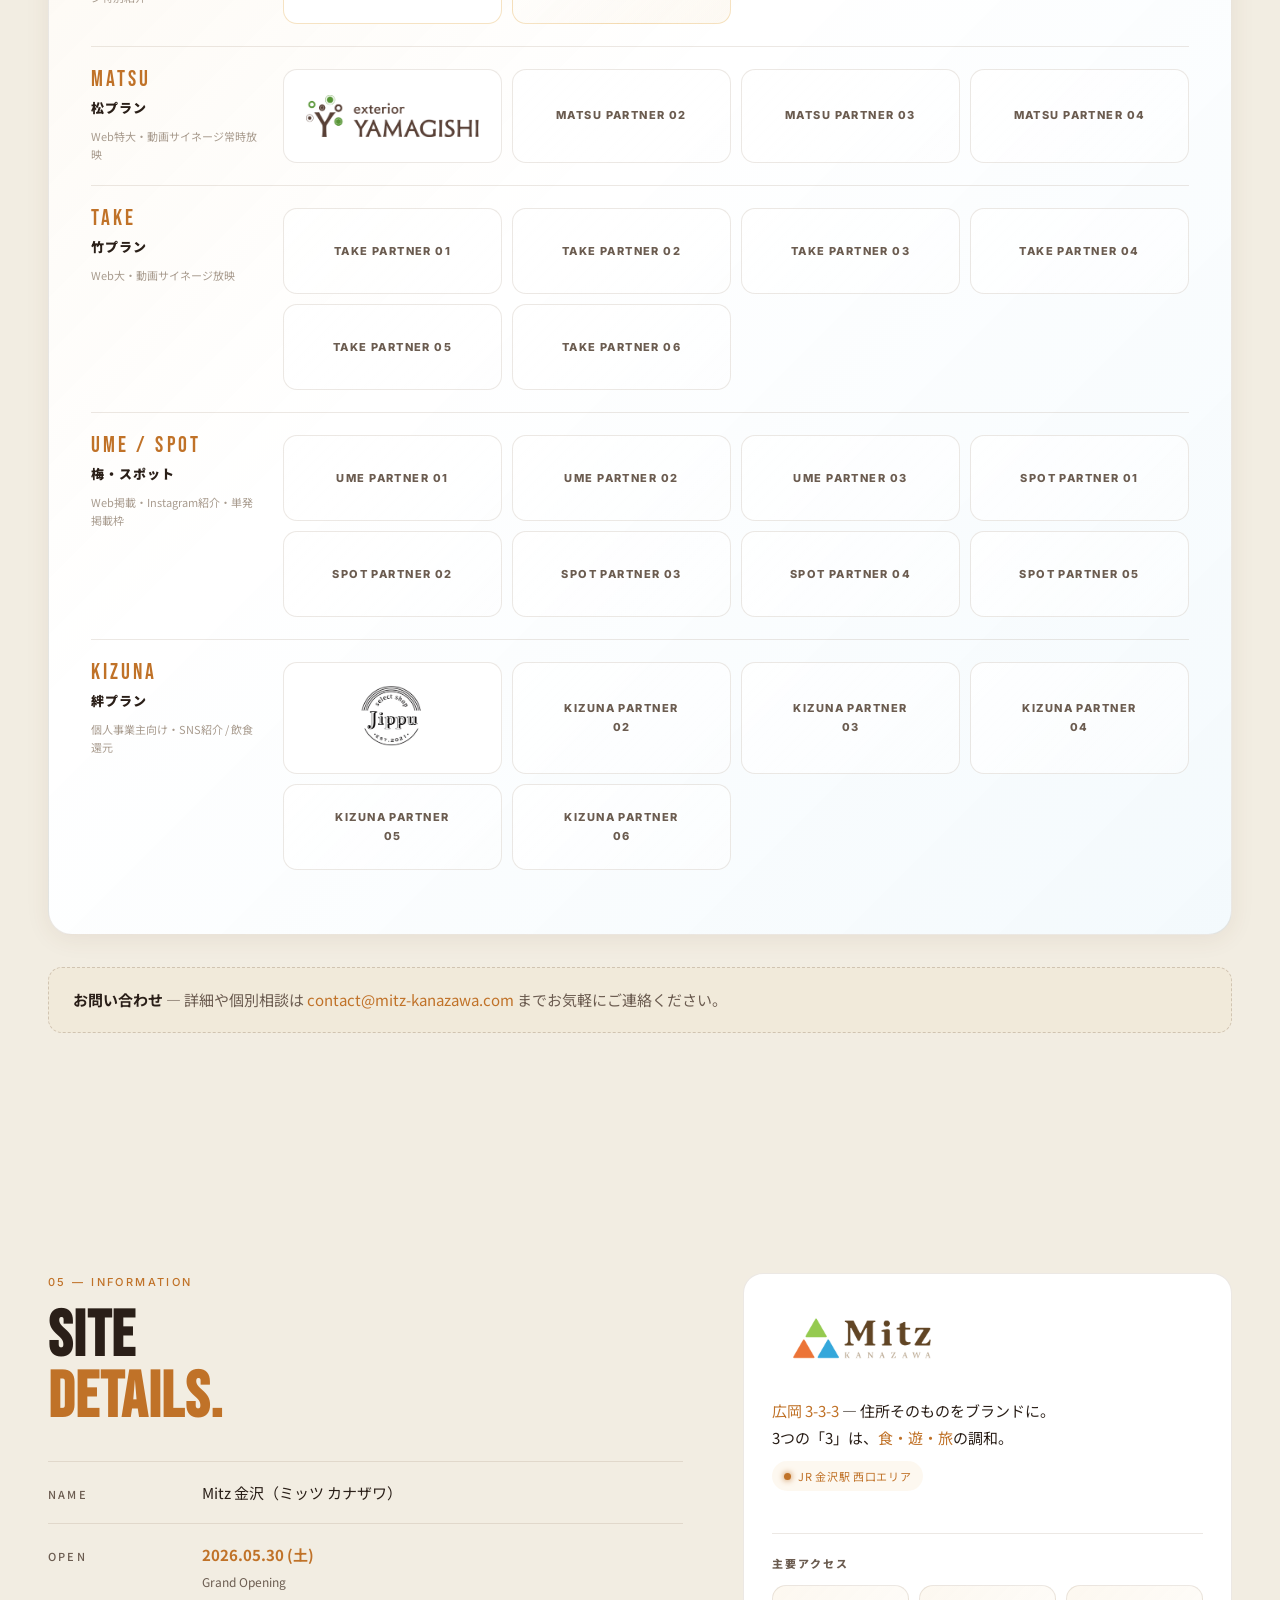
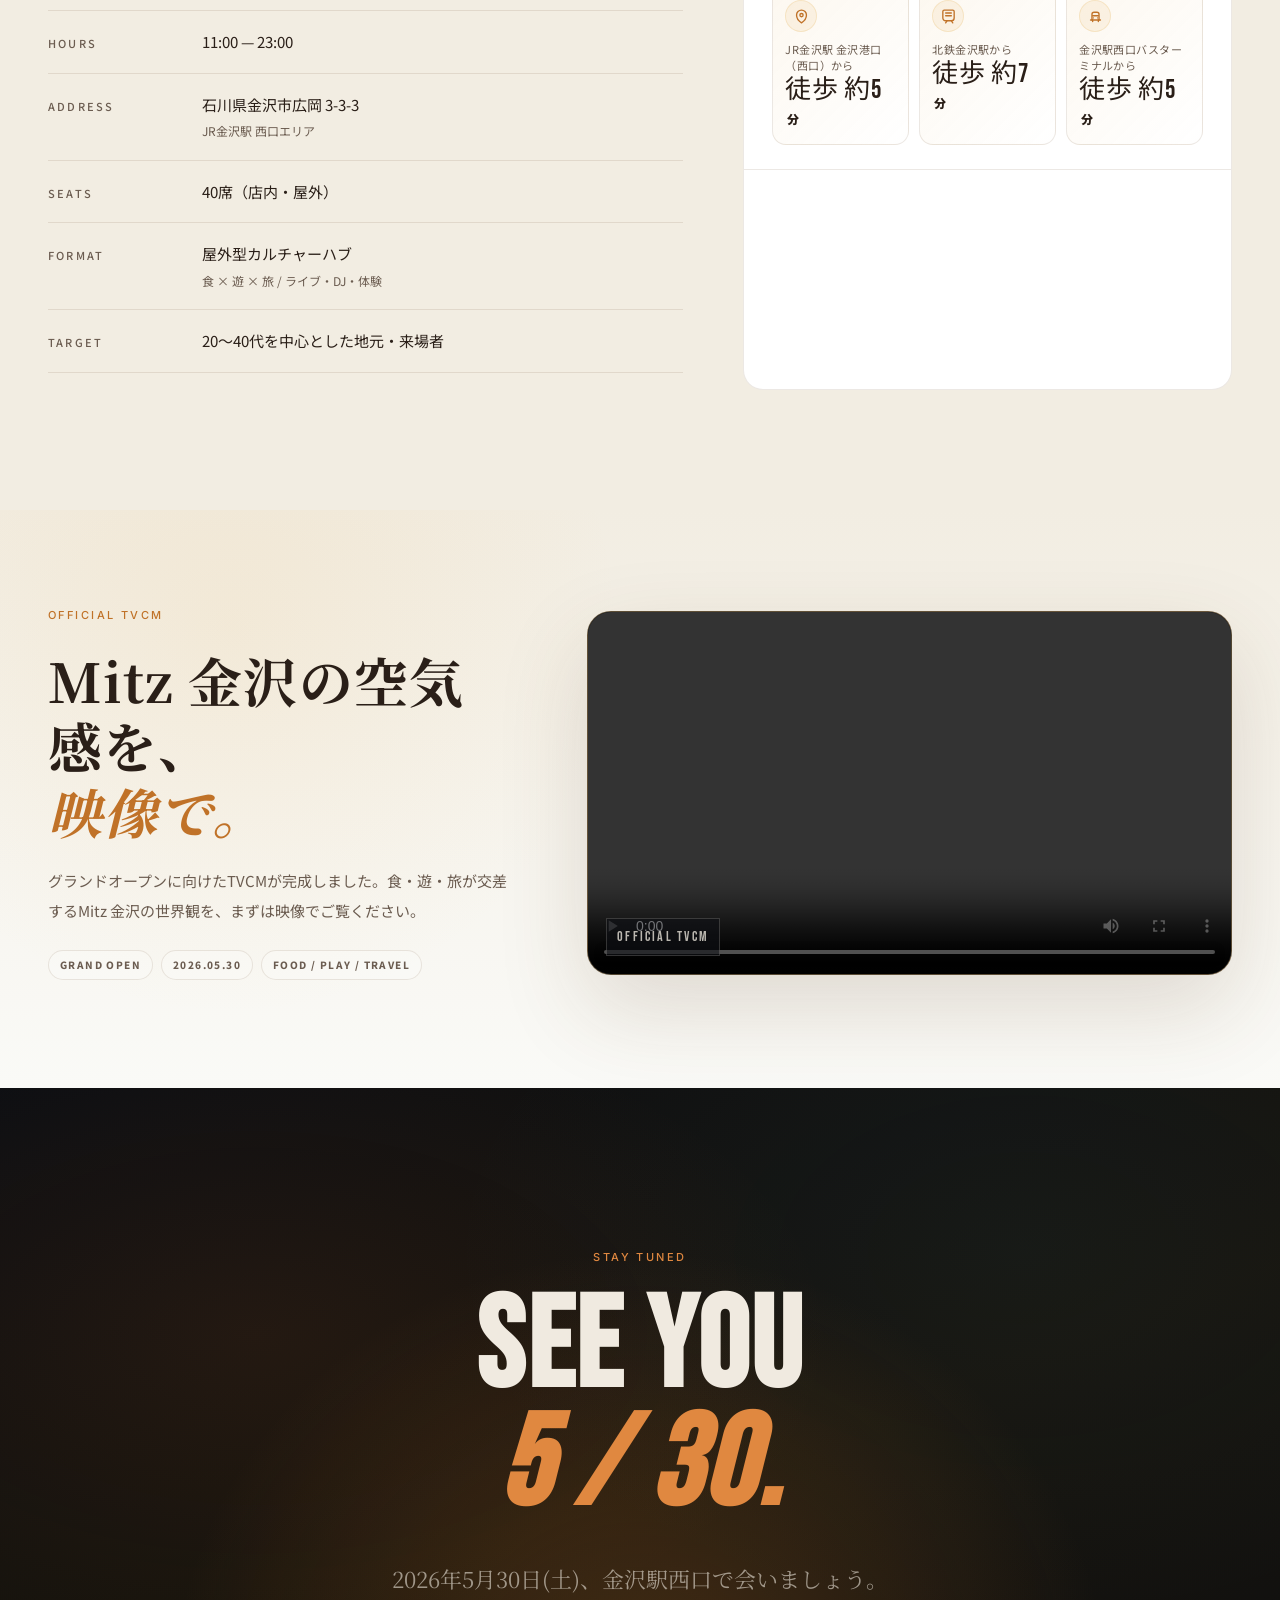
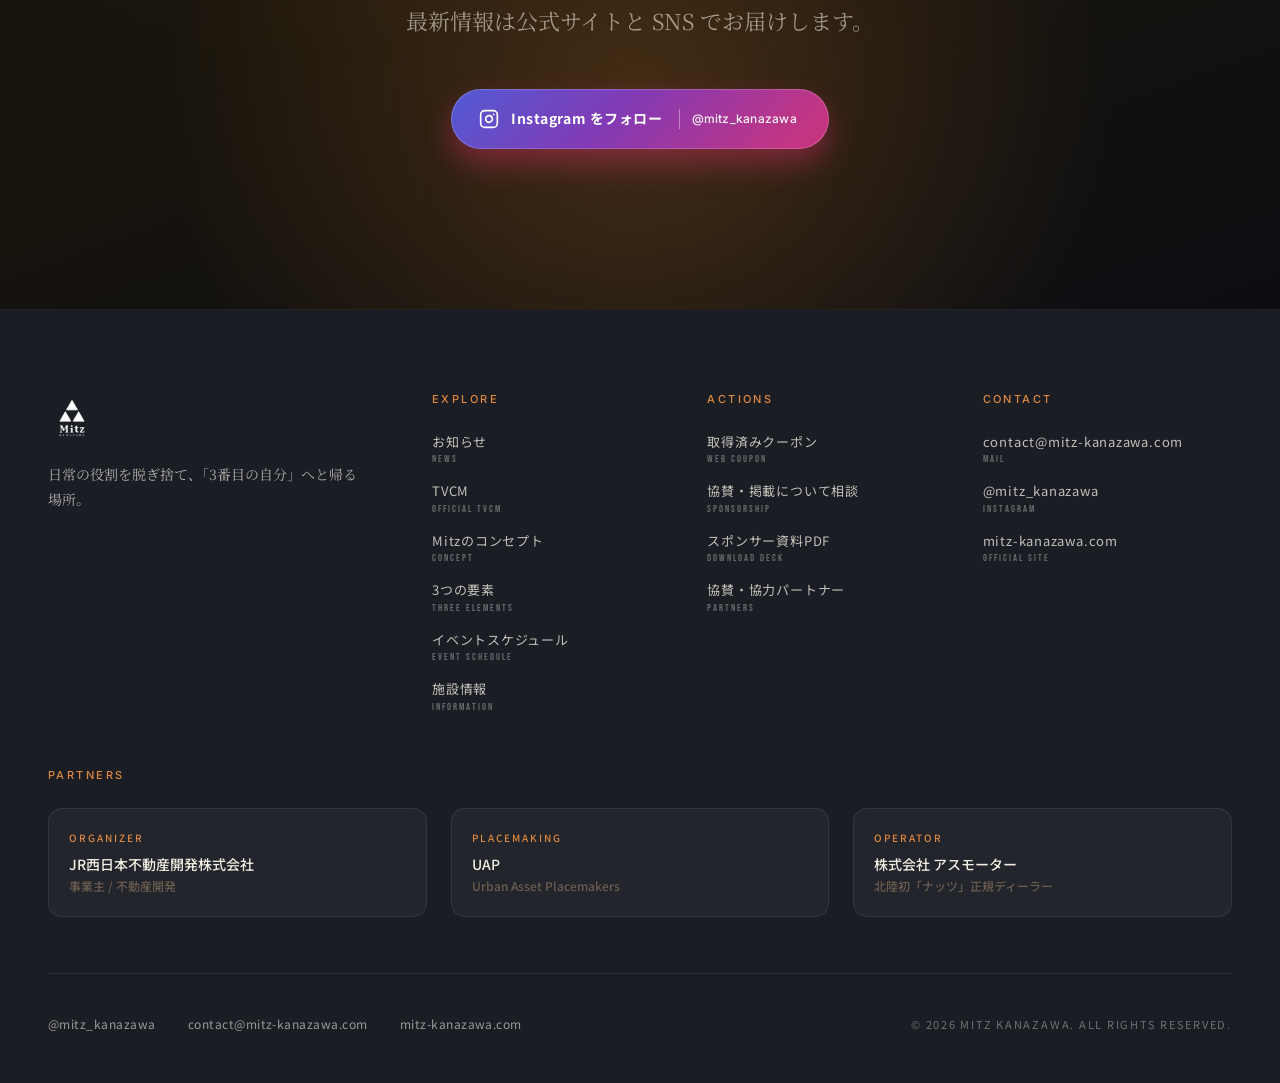
==== commit 27fba820: "Improve SEO metadata and news page" ====
--- a/index.html
+++ b/index.html
@@ -29,10 +29,10 @@
   </script>
   <meta charset="UTF-8" />
   <meta name="viewport" content="width=device-width, initial-scale=1.0" />
-  <title>Mitz 金沢 — 2026.05.30 GRAND OPEN / 3番目の自分へ、帰る場所</title>
-  <meta name="description" content="2026年5月30日(土)、金沢駅西口に誕生する新しい遊び場「Mitz 金沢」。食・遊・旅が交差する、大人も子どもも楽しめる体験型カルチャーハブ。" />
-  <meta property="og:title" content="Mitz 金沢 — 2026.05.30 GRAND OPEN" />
-  <meta property="og:description" content="日常の役割を脱ぎ捨て、「3番目の自分」へと帰る場所。" />
+  <title>【公式】Mitz 金沢｜金沢駅西口の体験型複合施設・イベントスペース</title>
+  <meta name="description" content="Mitz 金沢（ミッツ カナザワ）は、金沢駅西口・広岡に誕生する食・遊・旅が交差する体験型複合施設。グランドオープンイベント、出演者情報、協賛・掲載相談、Webクーポンをご案内します。" />
+  <meta property="og:title" content="【公式】Mitz 金沢｜2026.05.30 GRAND OPEN" />
+  <meta property="og:description" content="金沢駅西口に誕生する、食・遊・旅が交差する体験型複合施設。グランドオープンイベント情報を公開中。" />
   <meta property="og:type" content="website" />
   <meta property="og:url" content="https://mitz-kanazawa.com/" />
   <meta property="og:site_name" content="Mitz 金沢" />
@@ -44,25 +44,60 @@
   <meta property="og:image:type" content="image/jpeg" />
   <meta name="robots" content="index,follow" />
   <meta name="twitter:card" content="summary_large_image" />
-  <meta name="twitter:title" content="Mitz 金沢 — 2026.05.30 GRAND OPEN" />
-  <meta name="twitter:description" content="日常の役割を脱ぎ捨て、「3番目の自分」へと帰る場所。" />
+  <meta name="twitter:title" content="【公式】Mitz 金沢｜2026.05.30 GRAND OPEN" />
+  <meta name="twitter:description" content="金沢駅西口に誕生する、食・遊・旅が交差する体験型複合施設。グランドオープンイベント情報を公開中。" />
   <meta name="twitter:image" content="https://mitz-kanazawa.com/images/ogp-grand-open.jpg" />
   <link rel="canonical" href="https://mitz-kanazawa.com/" />
   <meta name="theme-color" content="#0F1115" />
 
-  <!-- Structured data: Place + Event -->
+  <!-- Structured data: site identity, facility, opening event, video and news context -->
   <script type="application/ld+json">
   {
     "@context": "https://schema.org",
     "@graph": [
       {
-        "@type": "Place",
+        "@type": "WebSite",
+        "@id": "https://mitz-kanazawa.com/#website",
+        "url": "https://mitz-kanazawa.com/",
+        "name": "Mitz 金沢",
+        "alternateName": [
+          "ミッツ カナザワ",
+          "Mitz Kanazawa"
+        ],
+        "inLanguage": "ja",
+        "publisher": { "@id": "https://mitz-kanazawa.com/#organization" }
+      },
+      {
+        "@type": "Organization",
+        "@id": "https://mitz-kanazawa.com/#organization",
+        "name": "Mitz 金沢",
+        "url": "https://mitz-kanazawa.com/",
+        "logo": "https://mitz-kanazawa.com/images/mitz-logo-color-h.png",
+        "sameAs": [
+          "https://www.instagram.com/mitz_kanazawa"
+        ],
+        "contactPoint": {
+          "@type": "ContactPoint",
+          "email": "contact@mitz-kanazawa.com",
+          "contactType": "customer support",
+          "availableLanguage": "ja"
+        }
+      },
+      {
+        "@type": ["LocalBusiness", "EventVenue"],
         "@id": "https://mitz-kanazawa.com/#place",
         "name": "Mitz 金沢",
-        "alternateName": "ミッツ カナザワ",
-        "description": "日常の役割を脱ぎ捨て、「3番目の自分」へと帰る場所。食・遊・旅が交差する、大人も子どもも楽しめる体験型カルチャーハブ。",
+        "alternateName": [
+          "ミッツ カナザワ",
+          "Mitz Kanazawa"
+        ],
+        "description": "金沢駅西口・広岡に誕生する、食・遊・旅が交差する体験型複合施設。イベント、フード、遊び場、キャンピングカーレンタルを楽しめるカルチャーハブ。",
         "url": "https://mitz-kanazawa.com/",
-        "image": "https://mitz-kanazawa.com/images/hero-facility.jpg",
+        "image": [
+          "https://mitz-kanazawa.com/images/ogp-grand-open.jpg",
+          "https://mitz-kanazawa.com/images/hero-facility.jpg",
+          "https://mitz-kanazawa.com/images/hero-opening-collage.jpg"
+        ],
         "address": {
           "@type": "PostalAddress",
           "addressCountry": "JP",
@@ -71,21 +106,32 @@
           "streetAddress": "広岡 3-3-3"
         },
         "openingHours": "Mo-Su 11:00-23:00",
-        "telephone": "+81-76-259-5567"
+        "telephone": "+81-76-259-5567",
+        "email": "contact@mitz-kanazawa.com",
+        "sameAs": [
+          "https://www.instagram.com/mitz_kanazawa"
+        ]
       },
       {
         "@type": "Event",
         "@id": "https://mitz-kanazawa.com/#opening-event",
         "name": "Mitz 金沢 グランドオープニングイベント",
-        "description": "DJ やついいちろう氏のステージを含む、Mitz 金沢の開業初日記念イベント。地元学生・社会人による演奏、ダンスパフォーマンス、オープニングセレモニー。",
+        "description": "DJ やついいちろう氏のステージを含む、Mitz 金沢の開業初日記念イベント。地元出演者による吹奏楽、ダンス、バンド、DJのプログラムを予定しています。",
         "startDate": "2026-05-30T13:00+09:00",
         "endDate": "2026-05-30T20:30+09:00",
         "eventStatus": "https://schema.org/EventScheduled",
         "eventAttendanceMode": "https://schema.org/OfflineEventAttendanceMode",
         "location": { "@id": "https://mitz-kanazawa.com/#place" },
-        "image": "https://mitz-kanazawa.com/images/hero-facility.jpg",
+        "image": "https://mitz-kanazawa.com/images/ogp-grand-open.jpg",
         "performer": [
-          { "@type": "Person", "name": "DJ やついいちろう" }
+          { "@type": "Person", "name": "DJ やついいちろう" },
+          { "@type": "MusicGroup", "name": "Laららブラスアンサンブル" },
+          { "@type": "MusicGroup", "name": "サカナノメ" },
+          { "@type": "MusicGroup", "name": "BROTHERHOOD" },
+          { "@type": "MusicGroup", "name": "DJ カナザキヒロナリ" },
+          { "@type": "PerformingGroup", "name": "ダンススクールFLAG" },
+          { "@type": "PerformingGroup", "name": "遊学館高校ストリートダンス部" },
+          { "@type": "PerformingGroup", "name": "ROCK RIVER CREW" }
         ],
         "organizer": {
           "@type": "Organization",
@@ -100,6 +146,28 @@
           "priceCurrency": "JPY",
           "validFrom": "2026-04-28T00:00+09:00"
         }
+      },
+      {
+        "@type": "VideoObject",
+        "@id": "https://mitz-kanazawa.com/#tvcm",
+        "name": "Mitz 金沢 Official TVCM",
+        "description": "Mitz 金沢のグランドオープンに向けたTVCM。食・遊・旅が交差する施設の空気感を映像で紹介します。",
+        "thumbnailUrl": "https://mitz-kanazawa.com/images/ogp-grand-open.jpg",
+        "uploadDate": "2026-05-13T00:00:00+09:00",
+        "contentUrl": "https://mitz-kanazawa.com/assets/mitz-grand-open-tvcm.mp4",
+        "publisher": { "@id": "https://mitz-kanazawa.com/#organization" }
+      },
+      {
+        "@type": "NewsArticle",
+        "@id": "https://mitz-kanazawa.com/#westjr-press-release",
+        "headline": "JR西日本のプレスリリースに掲載されました",
+        "description": "【日本初】playground+を常設で展開する体験型複合施設『Mitz 金沢（ミッツ カナザワ）』5月30日（土）グランドオープン",
+        "datePublished": "2026-05-13T00:00:00+09:00",
+        "dateModified": "2026-05-14T00:00:00+09:00",
+        "mainEntityOfPage": "https://mitz-kanazawa.com/news-westjr-press-release.html",
+        "image": "https://mitz-kanazawa.com/images/ogp-grand-open.jpg",
+        "publisher": { "@id": "https://mitz-kanazawa.com/#organization" },
+        "citation": "https://www.westjr.co.jp/press/article/2026/05/13/page_30638.html"
       }
     ]
   }
@@ -4431,7 +4499,7 @@
           <h2 id="news-title">JR西日本のプレスリリースに掲載されました</h2>
           <p>【日本初】playground+を常設で展開する体験型複合施設『Mitz 金沢（ミッツ カナザワ）』5月30日（土）グランドオープン</p>
         </div>
-        <a class="news-link" href="https://www.westjr.co.jp/press/article/2026/05/13/page_30638.html" target="_blank" rel="noopener">記事を見る</a>
+        <a class="news-link" href="news-westjr-press-release.html">詳細を見る</a>
       </article>
     </div>
   </section>
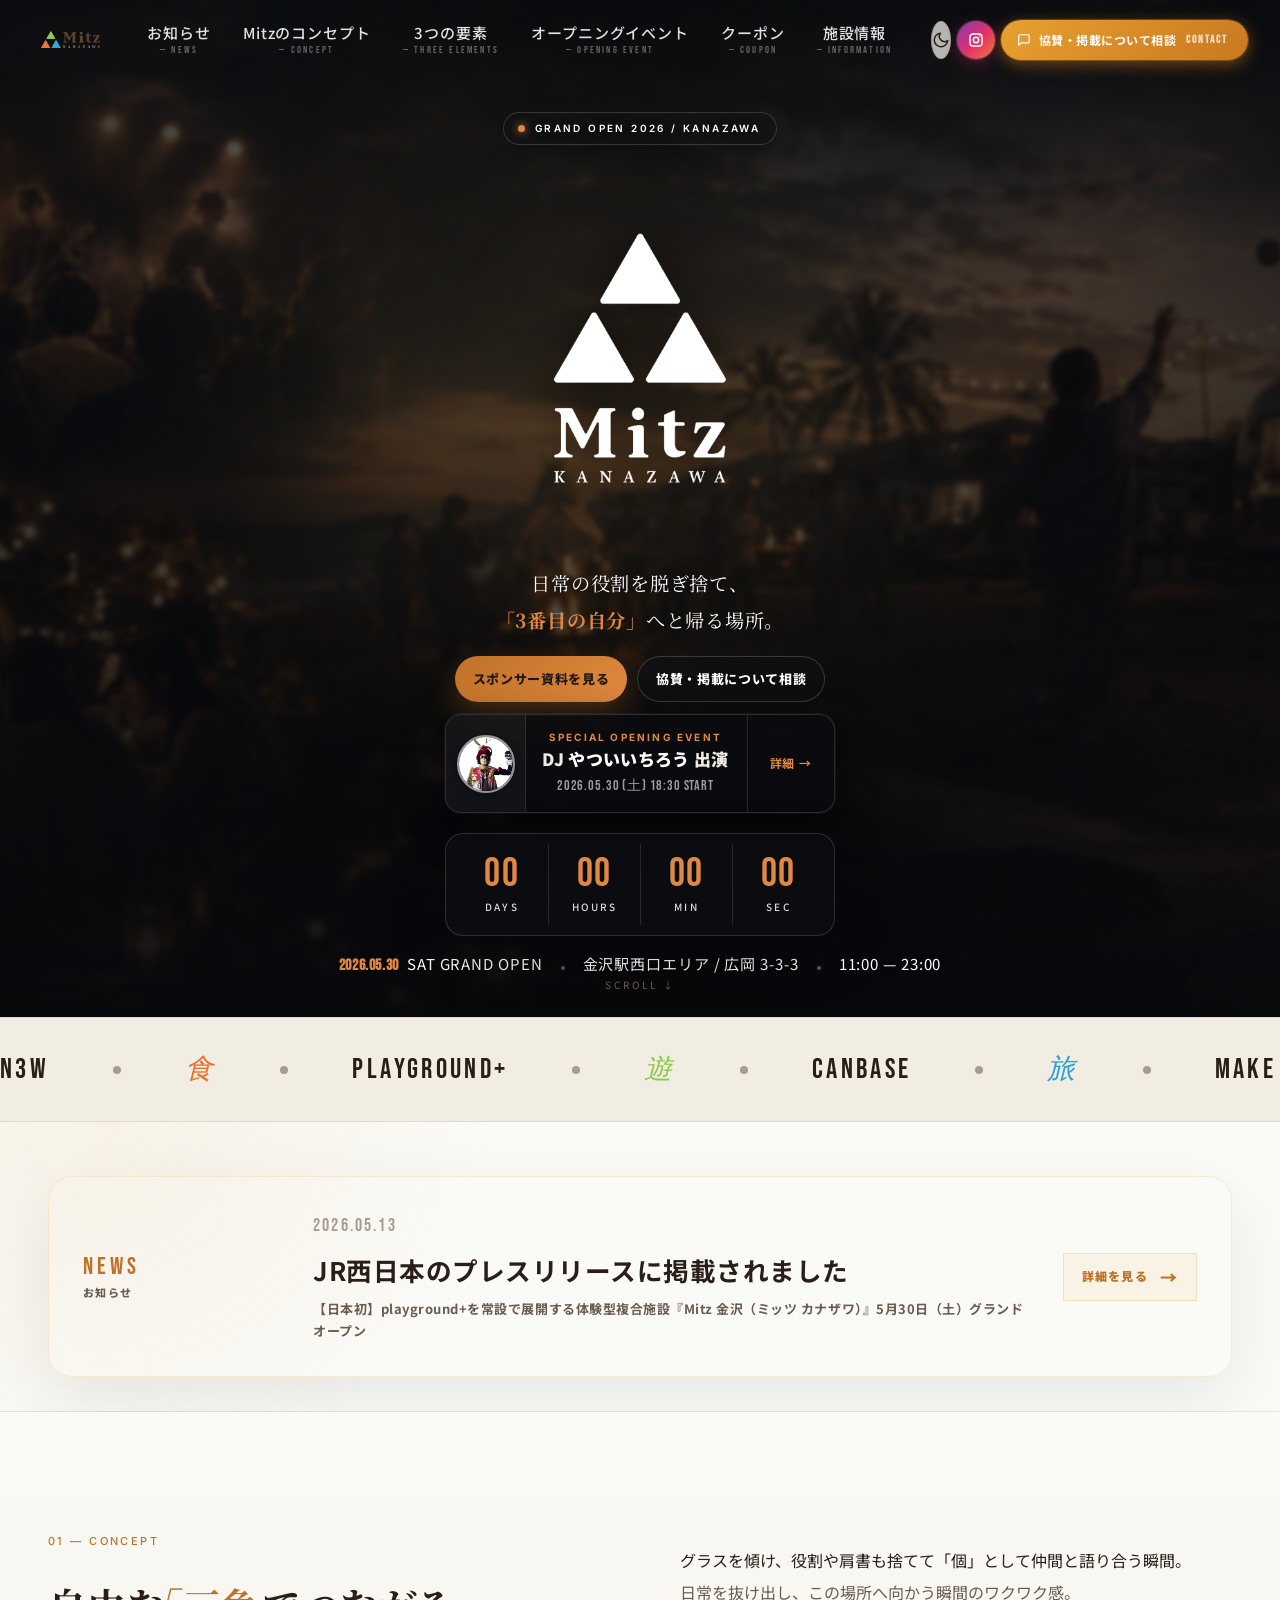
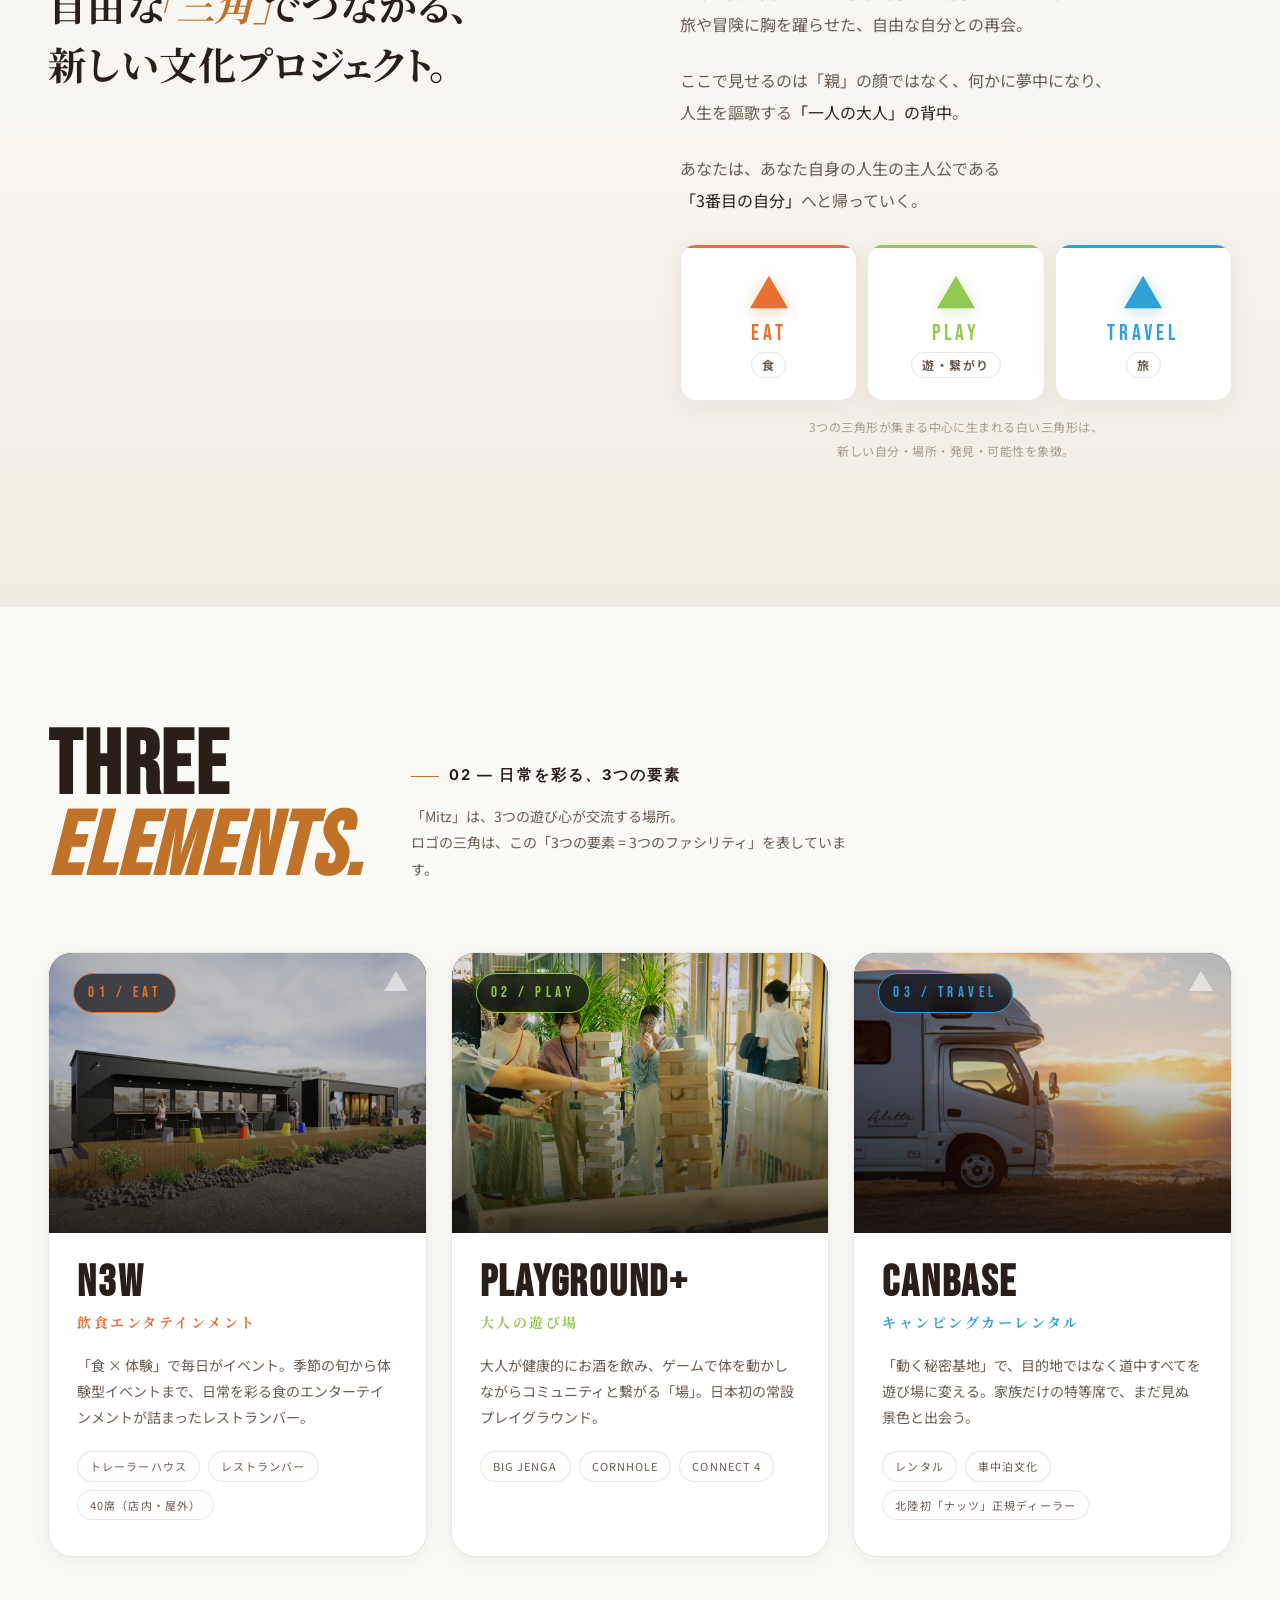
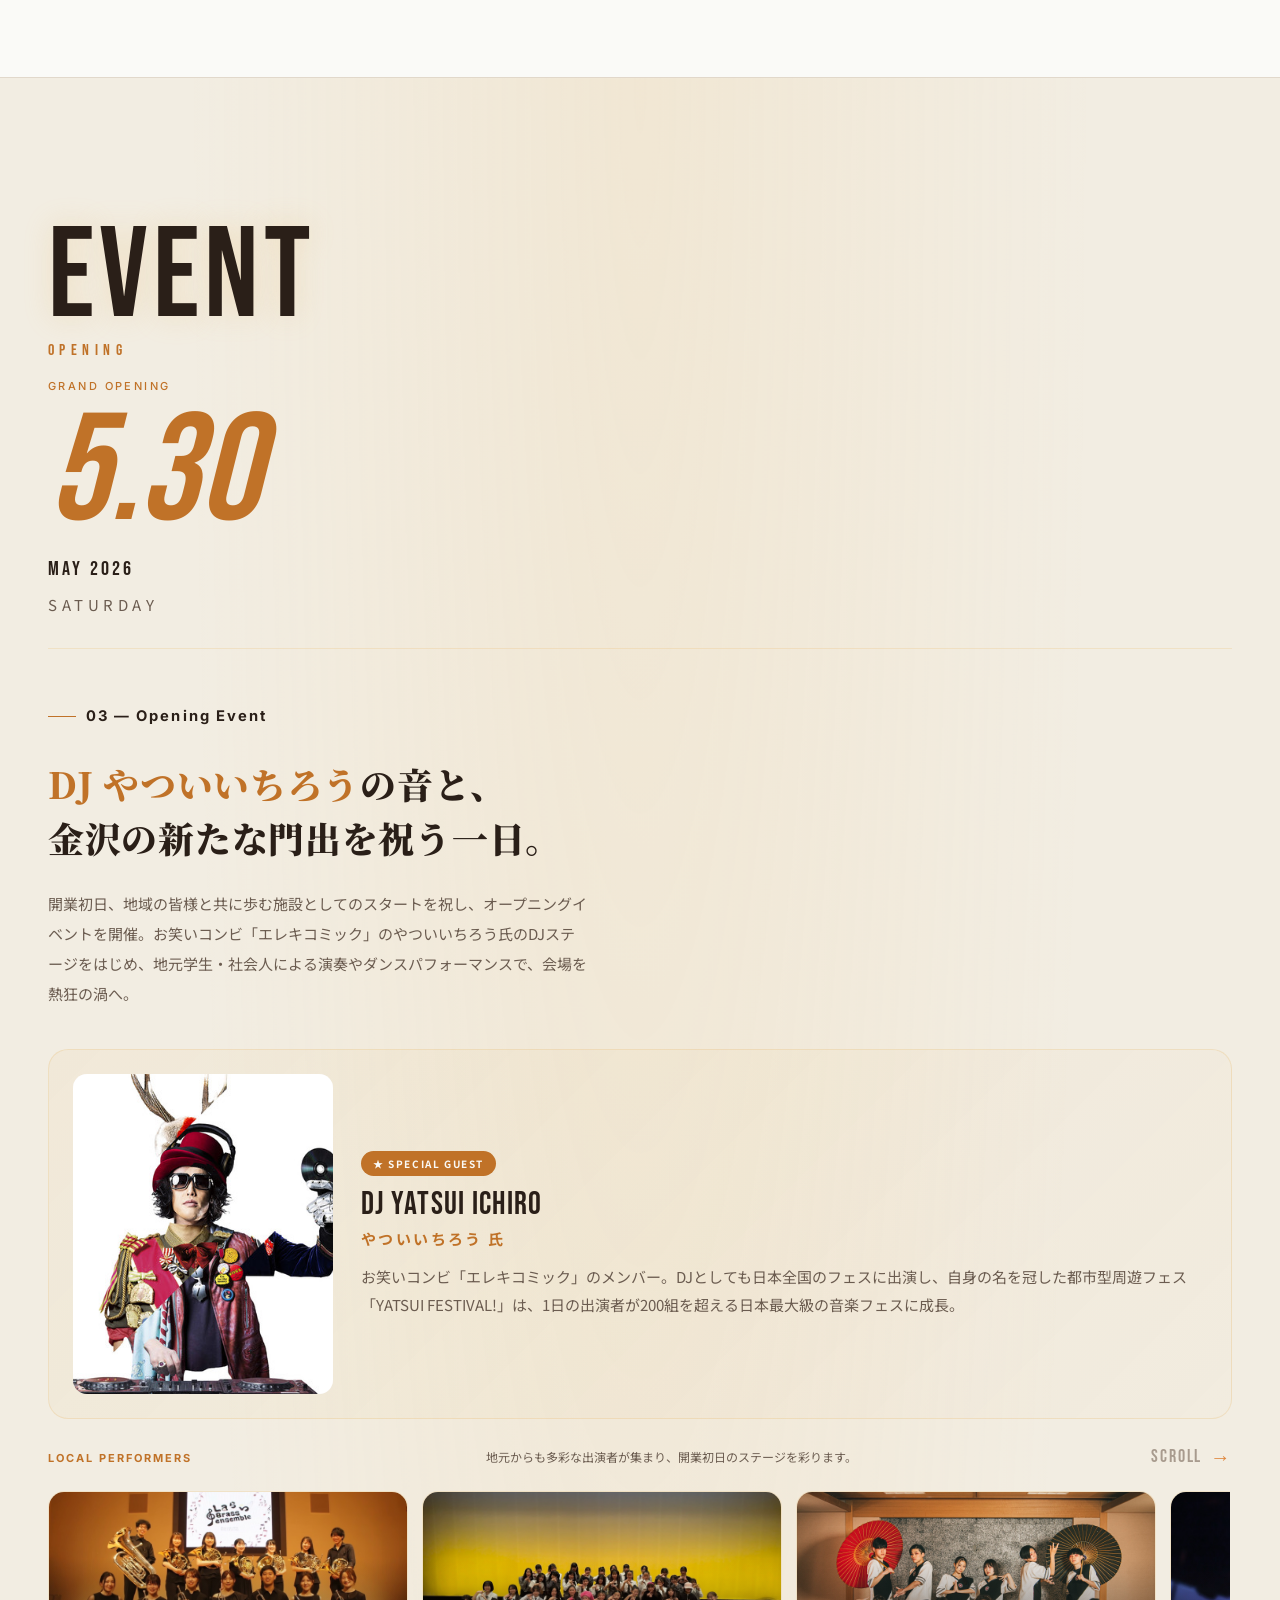
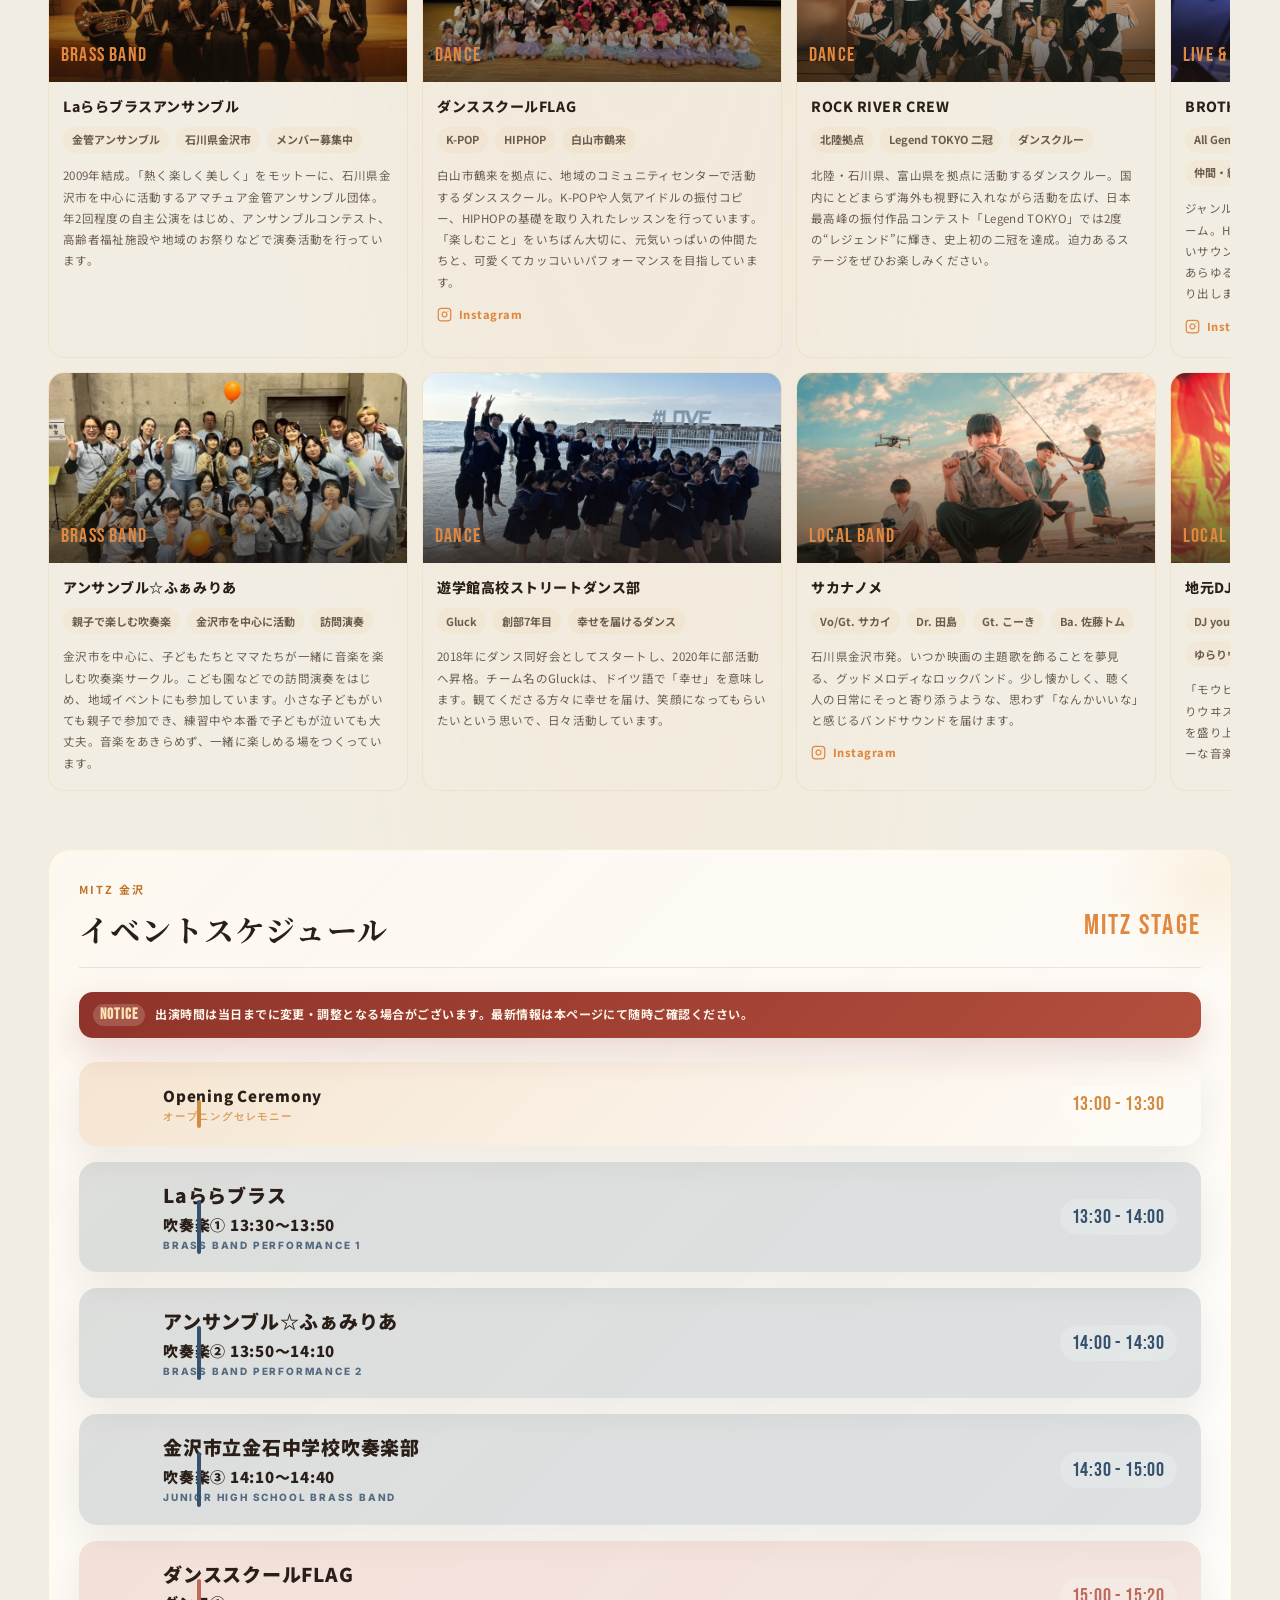
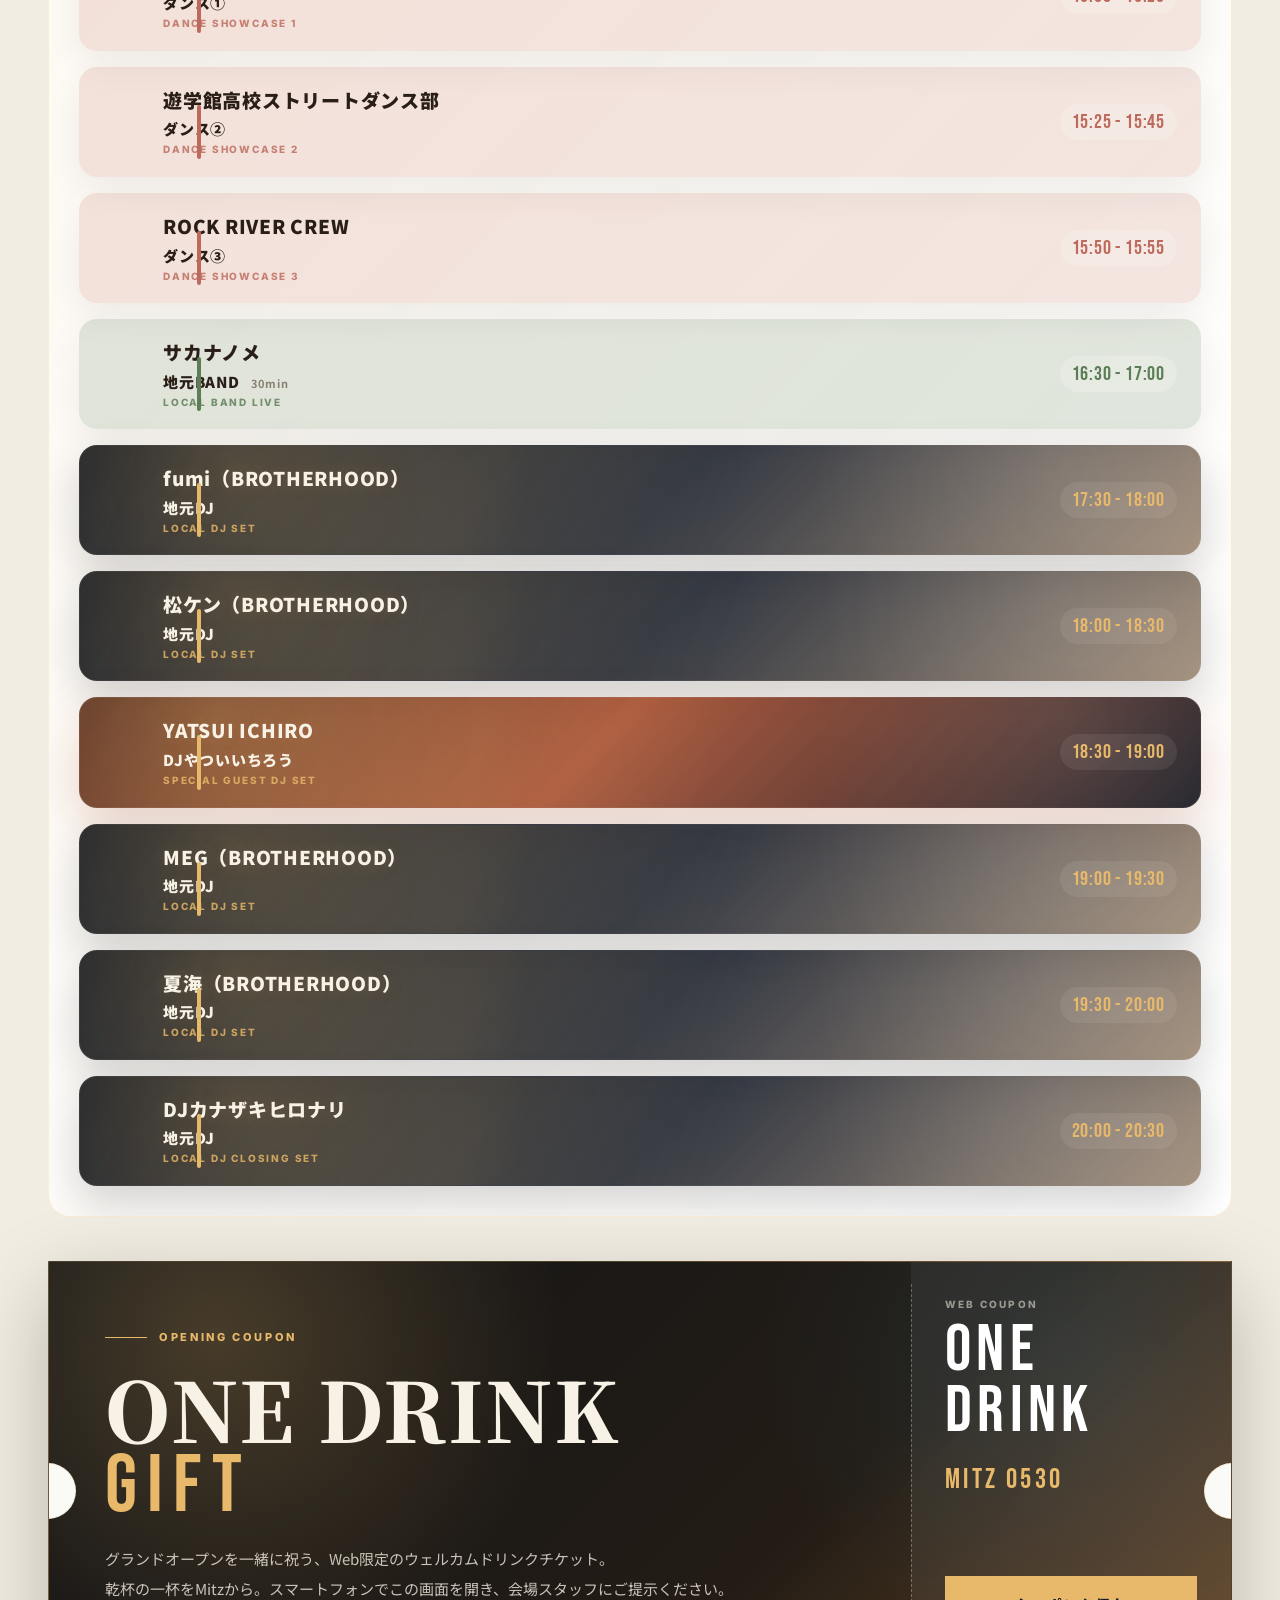
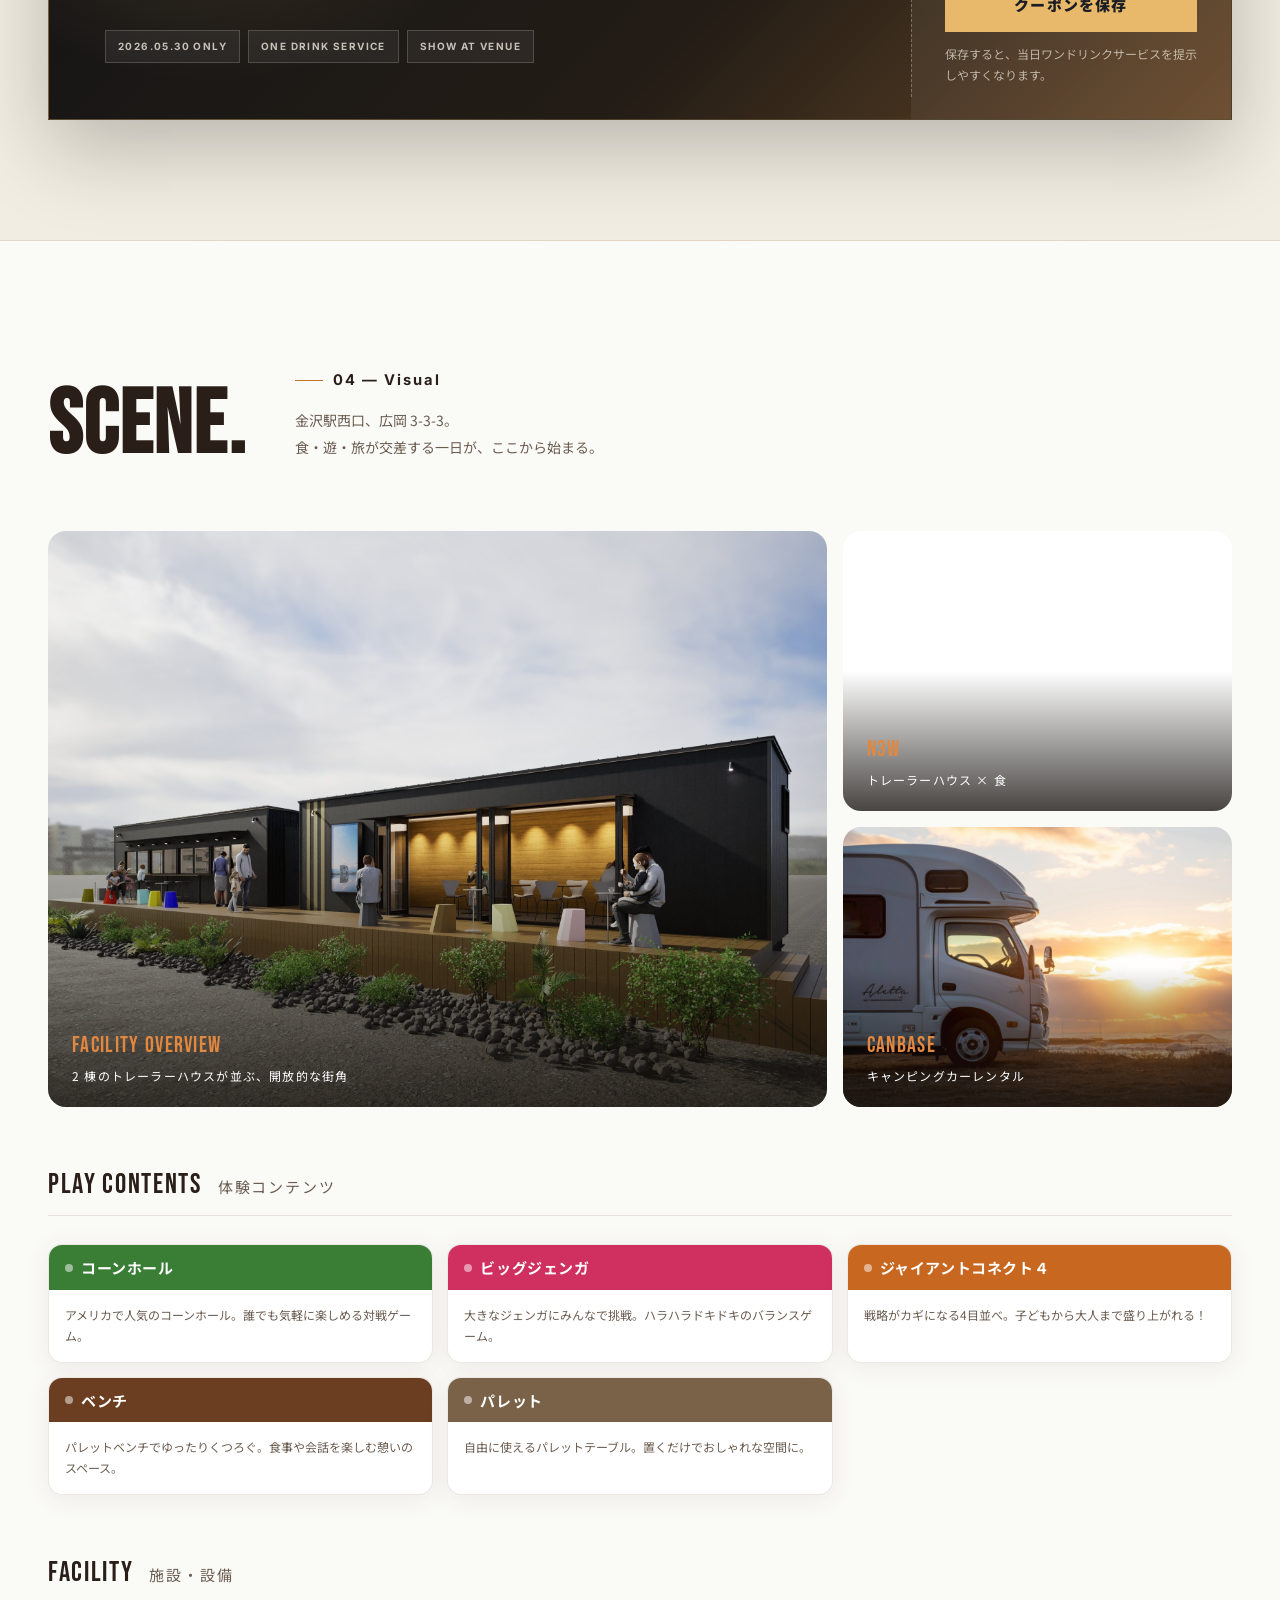
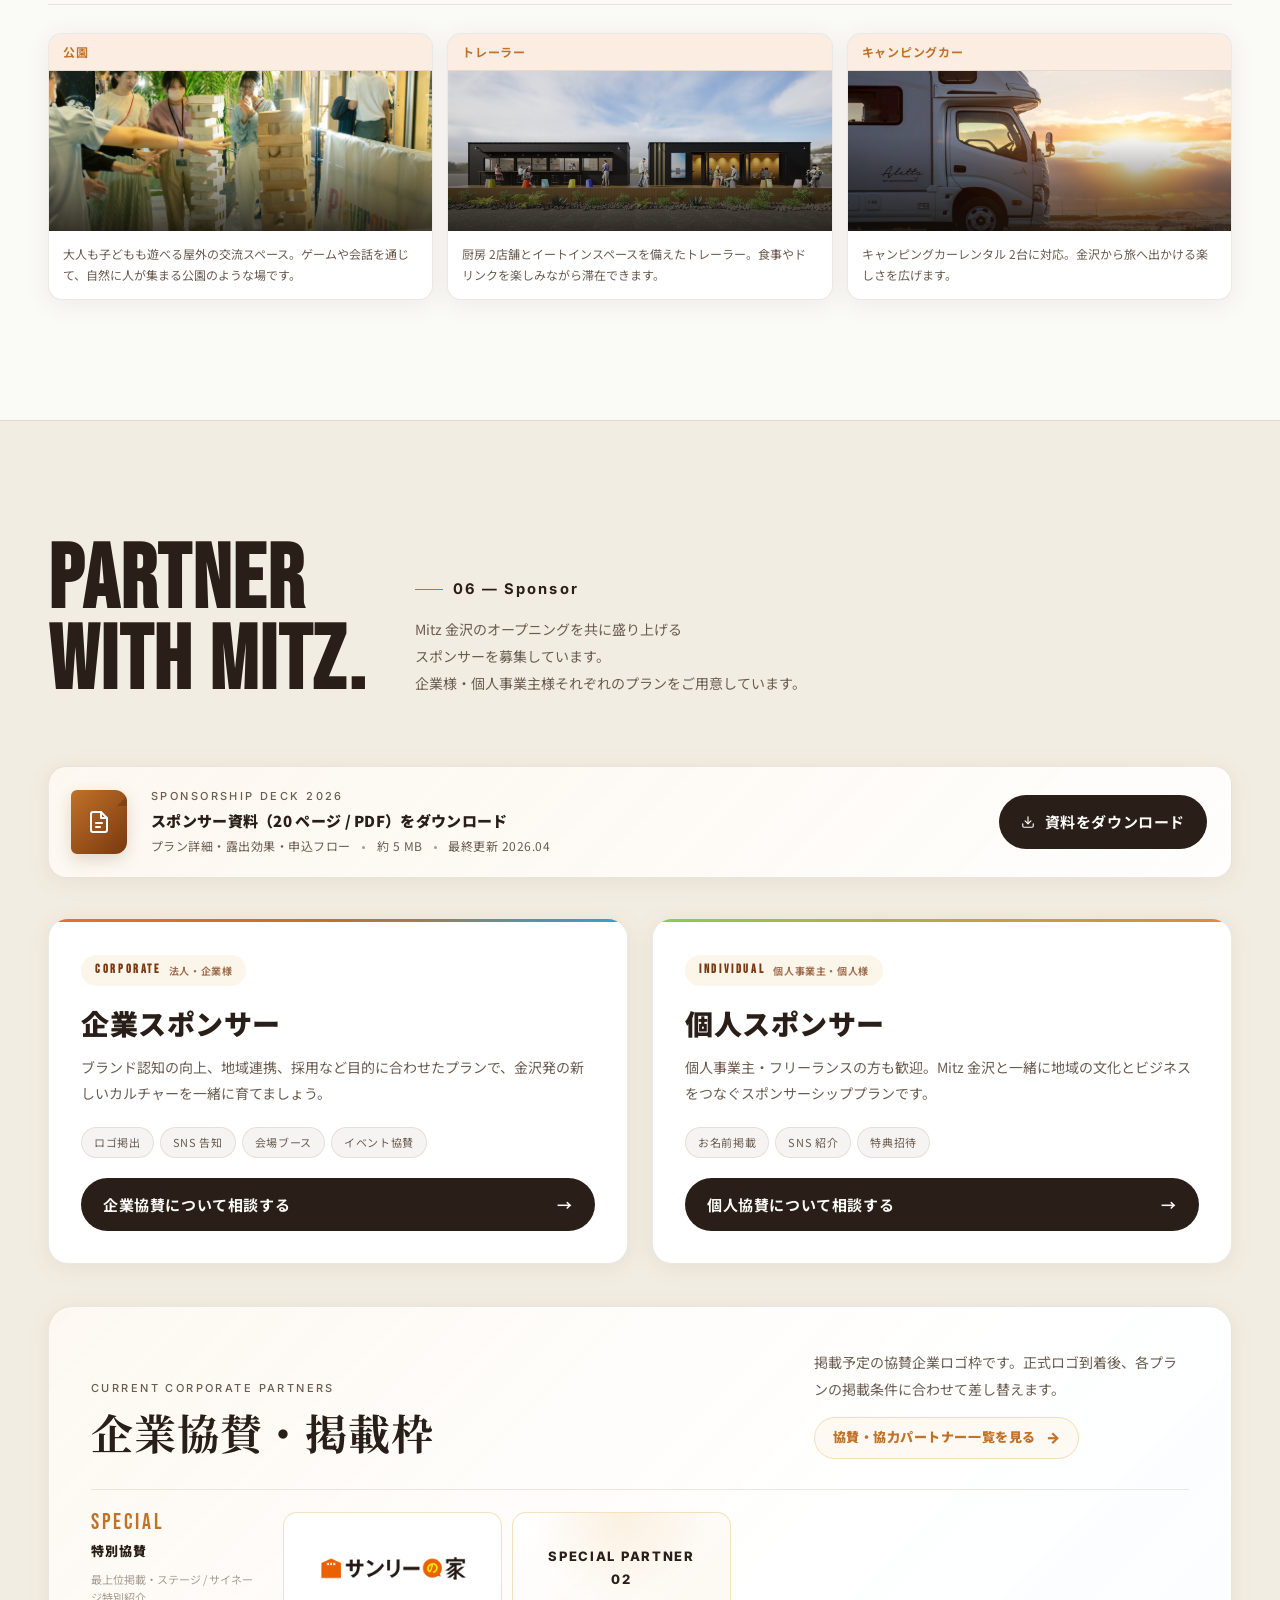
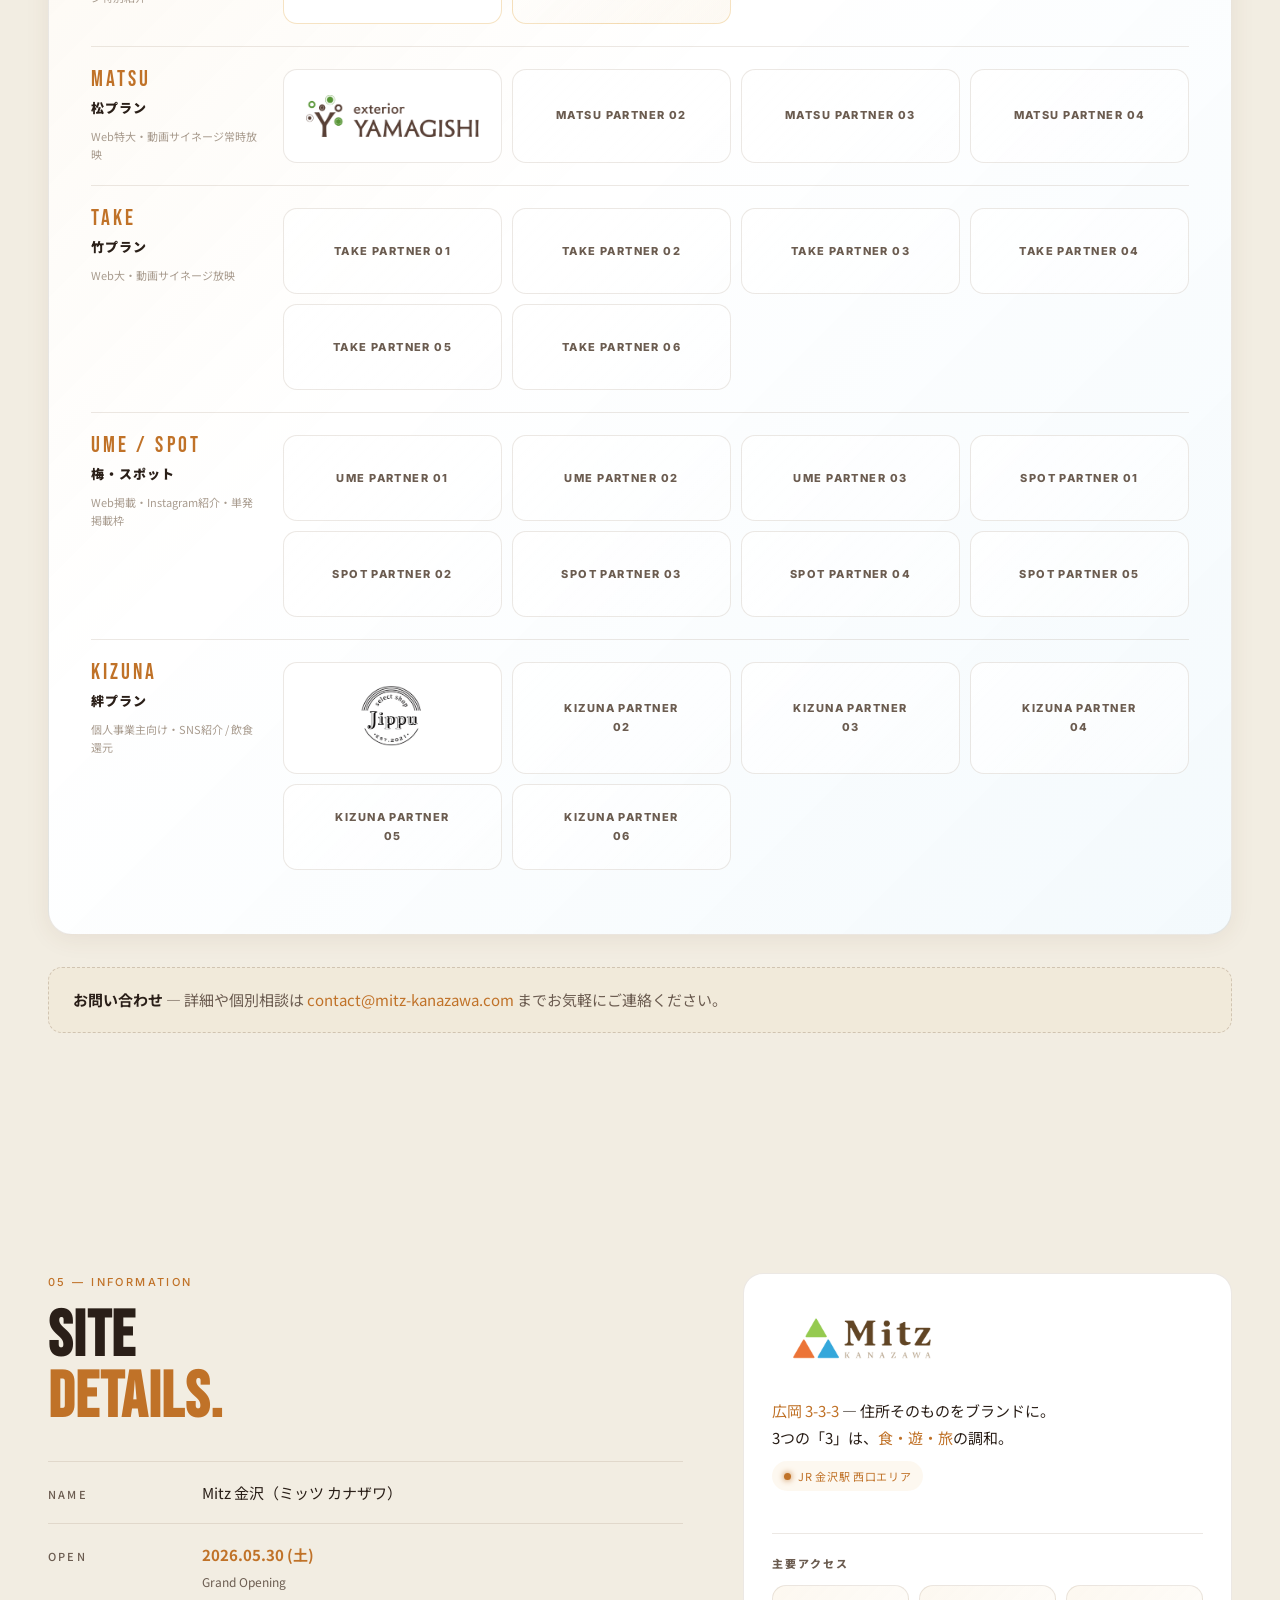
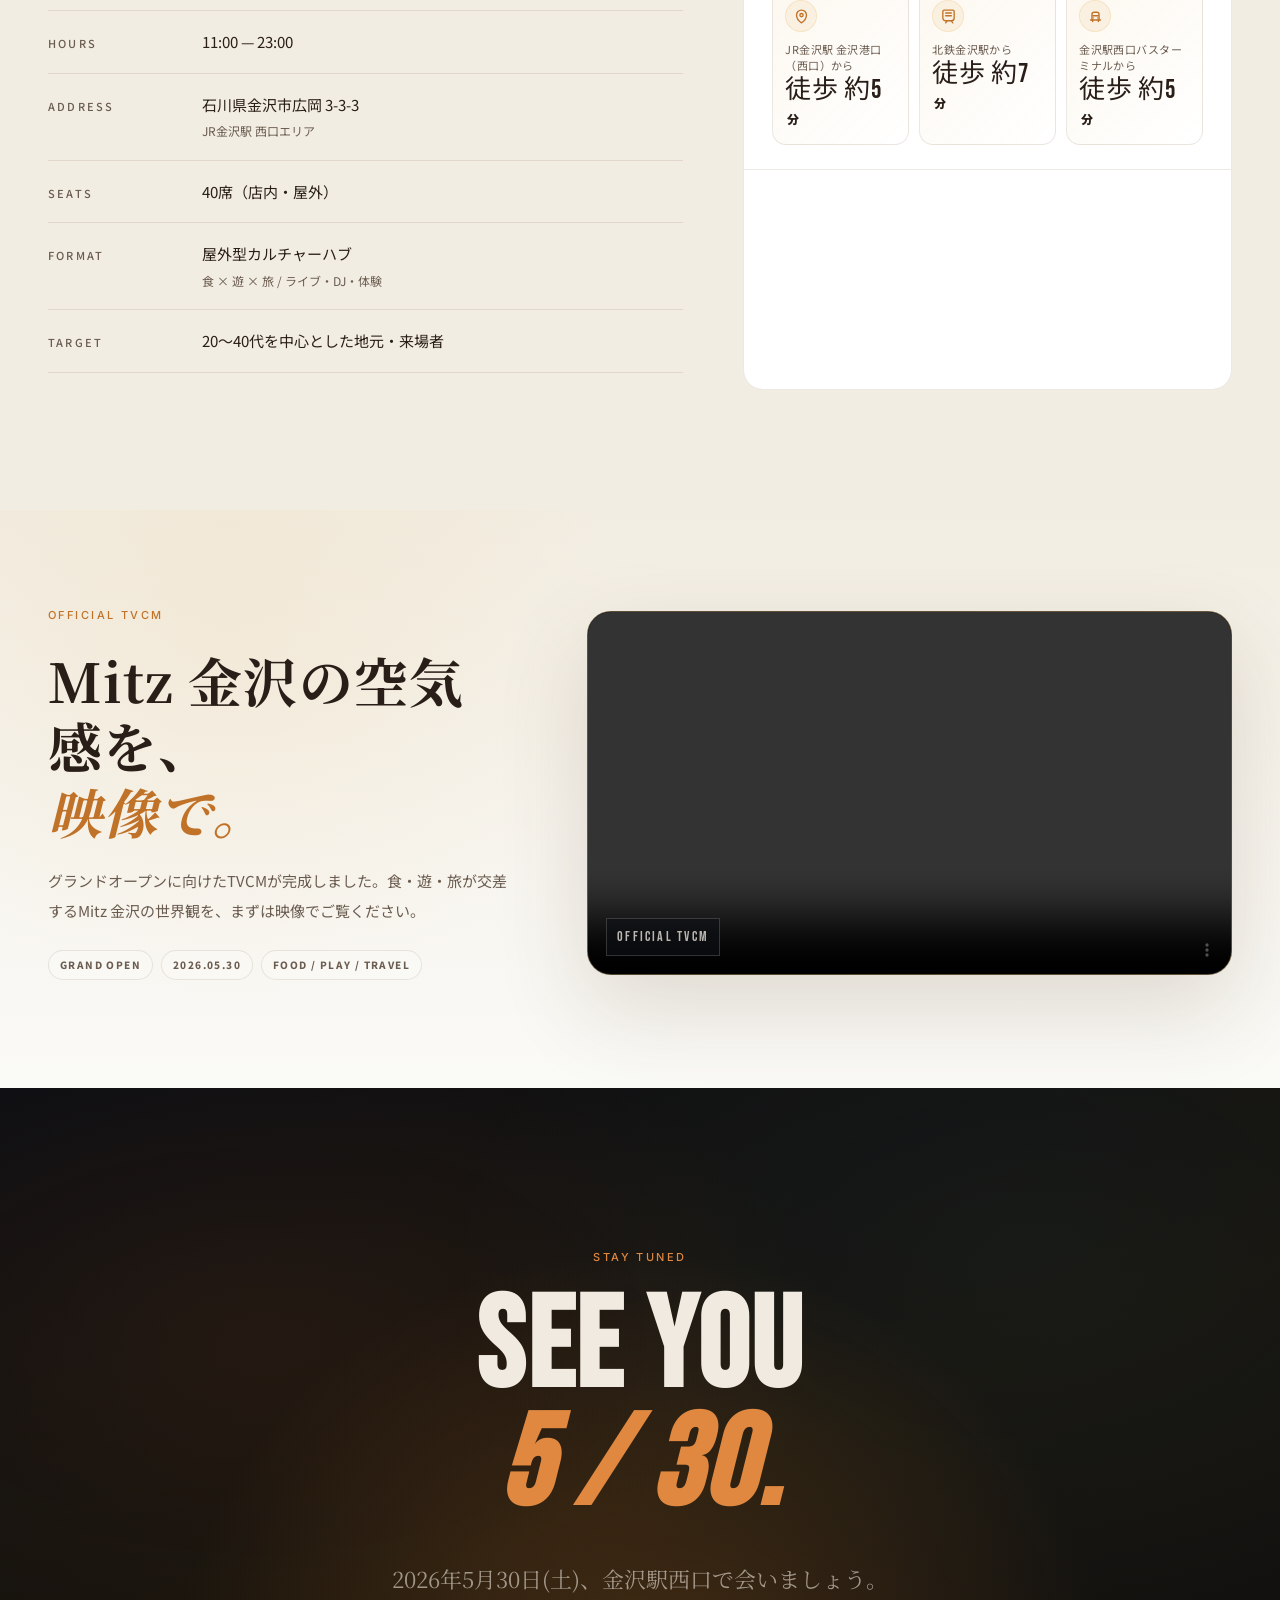
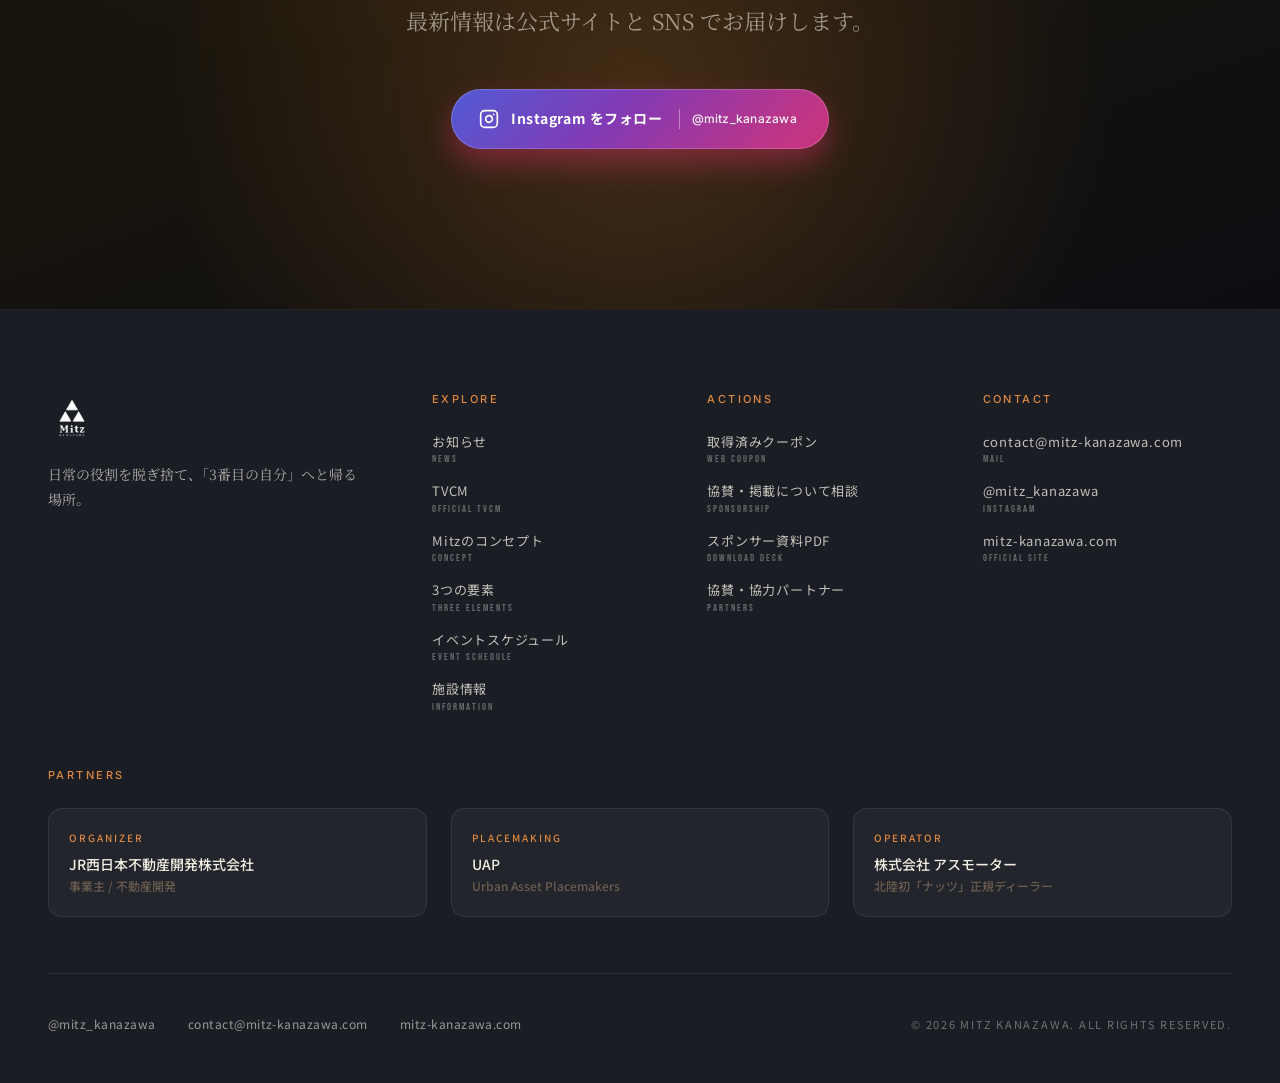
==== commit 0ee98da1: "Align top page SEO metadata" ====
--- a/index.html
+++ b/index.html
@@ -29,10 +29,10 @@
   </script>
   <meta charset="UTF-8" />
   <meta name="viewport" content="width=device-width, initial-scale=1.0" />
-  <title>【公式】Mitz 金沢｜金沢駅西口の体験型複合施設・イベントスペース</title>
-  <meta name="description" content="Mitz 金沢（ミッツ カナザワ）は、金沢駅西口・広岡に誕生する食・遊・旅が交差する体験型複合施設。グランドオープンイベント、出演者情報、協賛・掲載相談、Webクーポンをご案内します。" />
-  <meta property="og:title" content="【公式】Mitz 金沢｜2026.05.30 GRAND OPEN" />
-  <meta property="og:description" content="金沢駅西口に誕生する、食・遊・旅が交差する体験型複合施設。グランドオープンイベント情報を公開中。" />
+  <title>Mitz金沢｜金沢駅西口の食・遊・旅が交差する体験型カルチャーハブ</title>
+  <meta name="description" content="Mitz金沢は、金沢駅西口・広岡に誕生する食・遊・旅が交差する体験型カルチャーハブ。レストランバー、屋外プレイグラウンド、キャンピングカーレンタルを通じて、大人も子どもも楽しめる新しい遊び場です。" />
+  <meta property="og:title" content="Mitz金沢｜金沢駅西口の食・遊・旅が交差する体験型カルチャーハブ" />
+  <meta property="og:description" content="レストランバー、屋外プレイグラウンド、キャンピングカーレンタルを通じて、大人も子どもも楽しめる金沢駅西口の新しい遊び場。" />
   <meta property="og:type" content="website" />
   <meta property="og:url" content="https://mitz-kanazawa.com/" />
   <meta property="og:site_name" content="Mitz 金沢" />
@@ -44,8 +44,8 @@
   <meta property="og:image:type" content="image/jpeg" />
   <meta name="robots" content="index,follow" />
   <meta name="twitter:card" content="summary_large_image" />
-  <meta name="twitter:title" content="【公式】Mitz 金沢｜2026.05.30 GRAND OPEN" />
-  <meta name="twitter:description" content="金沢駅西口に誕生する、食・遊・旅が交差する体験型複合施設。グランドオープンイベント情報を公開中。" />
+  <meta name="twitter:title" content="Mitz金沢｜金沢駅西口の食・遊・旅が交差する体験型カルチャーハブ" />
+  <meta name="twitter:description" content="レストランバー、屋外プレイグラウンド、キャンピングカーレンタルを通じて、大人も子どもも楽しめる金沢駅西口の新しい遊び場。" />
   <meta name="twitter:image" content="https://mitz-kanazawa.com/images/ogp-grand-open.jpg" />
   <link rel="canonical" href="https://mitz-kanazawa.com/" />
   <meta name="theme-color" content="#0F1115" />
@@ -91,7 +91,7 @@
           "ミッツ カナザワ",
           "Mitz Kanazawa"
         ],
-        "description": "金沢駅西口・広岡に誕生する、食・遊・旅が交差する体験型複合施設。イベント、フード、遊び場、キャンピングカーレンタルを楽しめるカルチャーハブ。",
+        "description": "Mitz金沢は、金沢駅西口・広岡に誕生する食・遊・旅が交差する体験型カルチャーハブ。レストランバー、屋外プレイグラウンド、キャンピングカーレンタルを通じて、大人も子どもも楽しめる新しい遊び場です。",
         "url": "https://mitz-kanazawa.com/",
         "image": [
           "https://mitz-kanazawa.com/images/ogp-grand-open.jpg",
@@ -4422,8 +4422,8 @@
         <span class="label">GRAND OPEN 2026 / KANAZAWA</span>
       </div>
       <h1 class="hero-title-wrap">
-        <img loading="eager" decoding="async" fetchpriority="high" src="images/mitz-logo-white-v.png" alt="Mitz 金沢" class="hero-logo" />
-        <span class="visually-hidden">Mitz 金沢（ミッツ カナザワ）</span>
+        <img loading="eager" decoding="async" fetchpriority="high" src="images/mitz-logo-white-v.png" alt="" class="hero-logo" />
+        <span class="visually-hidden">Mitz金沢｜金沢駅西口の食・遊・旅が交差する新しい遊び場</span>
       </h1>
       <p class="hero-sub">
         日常の役割を脱ぎ捨て、<br>
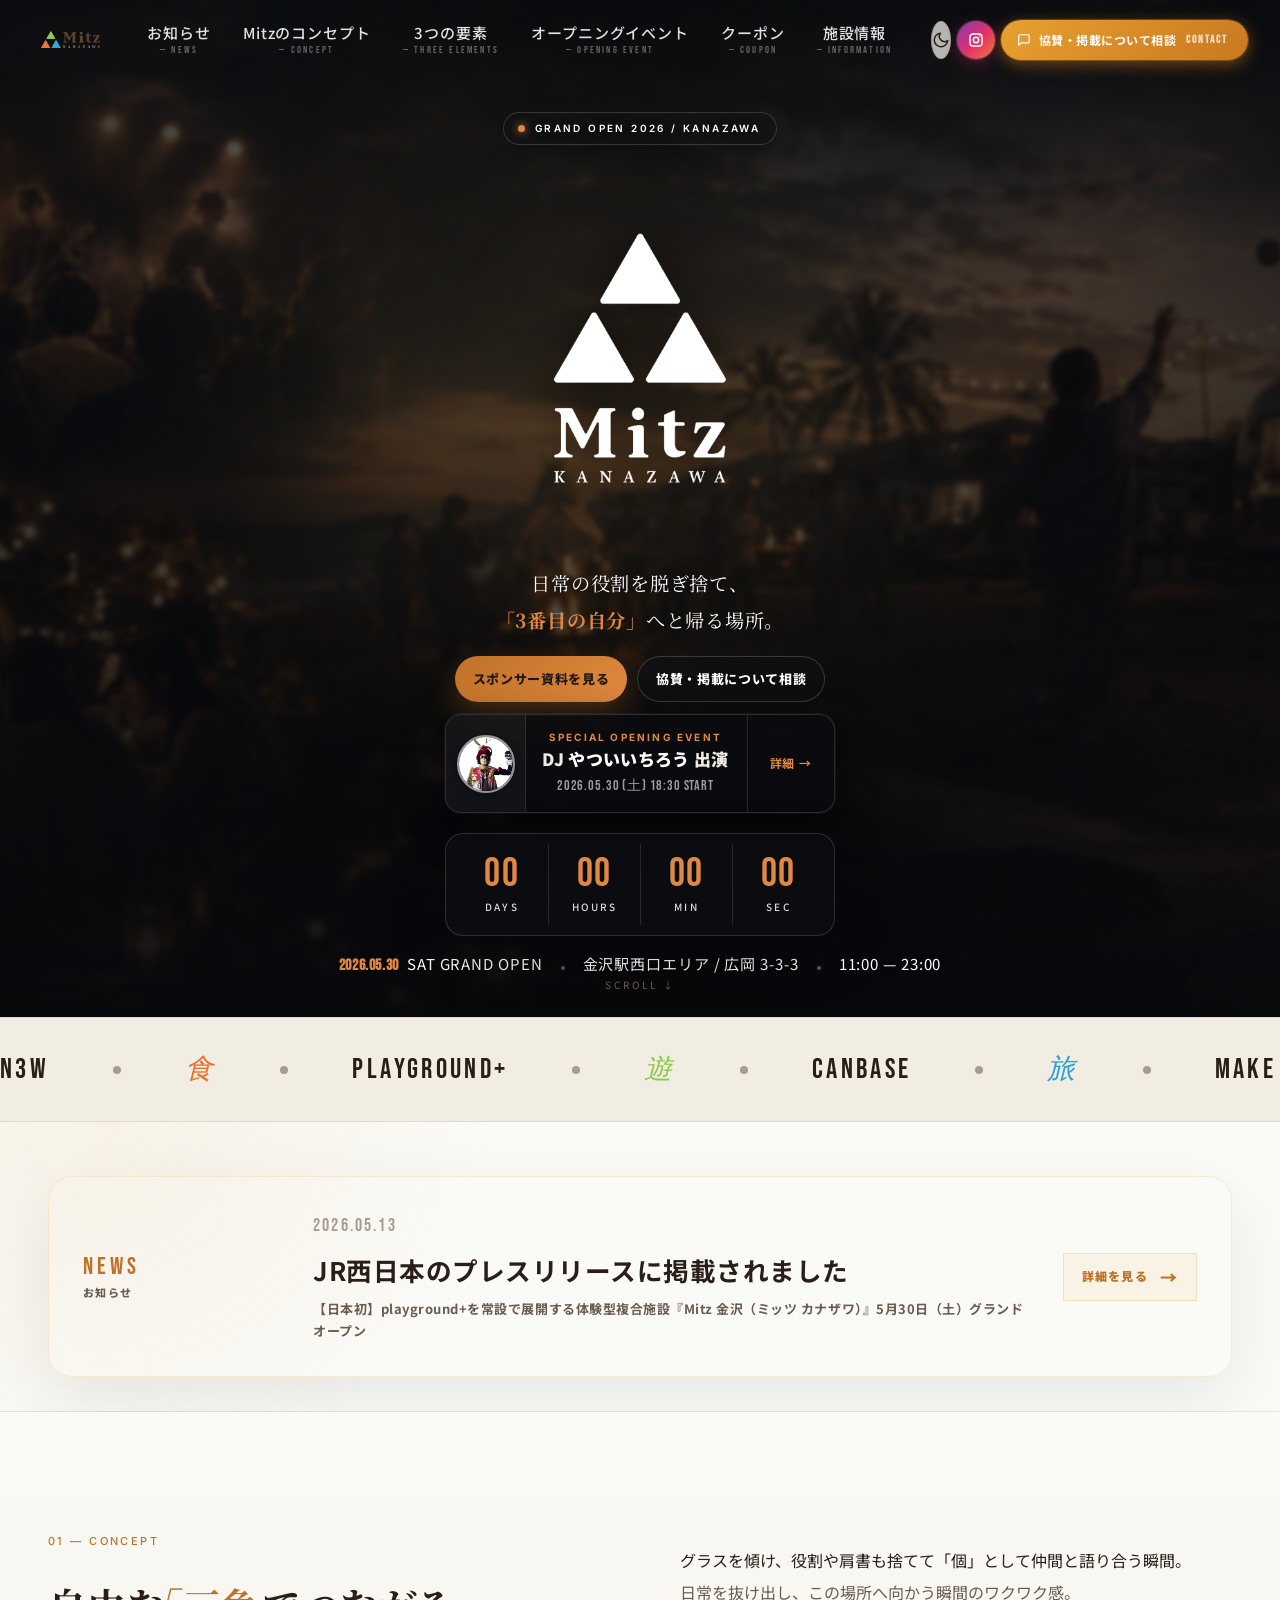
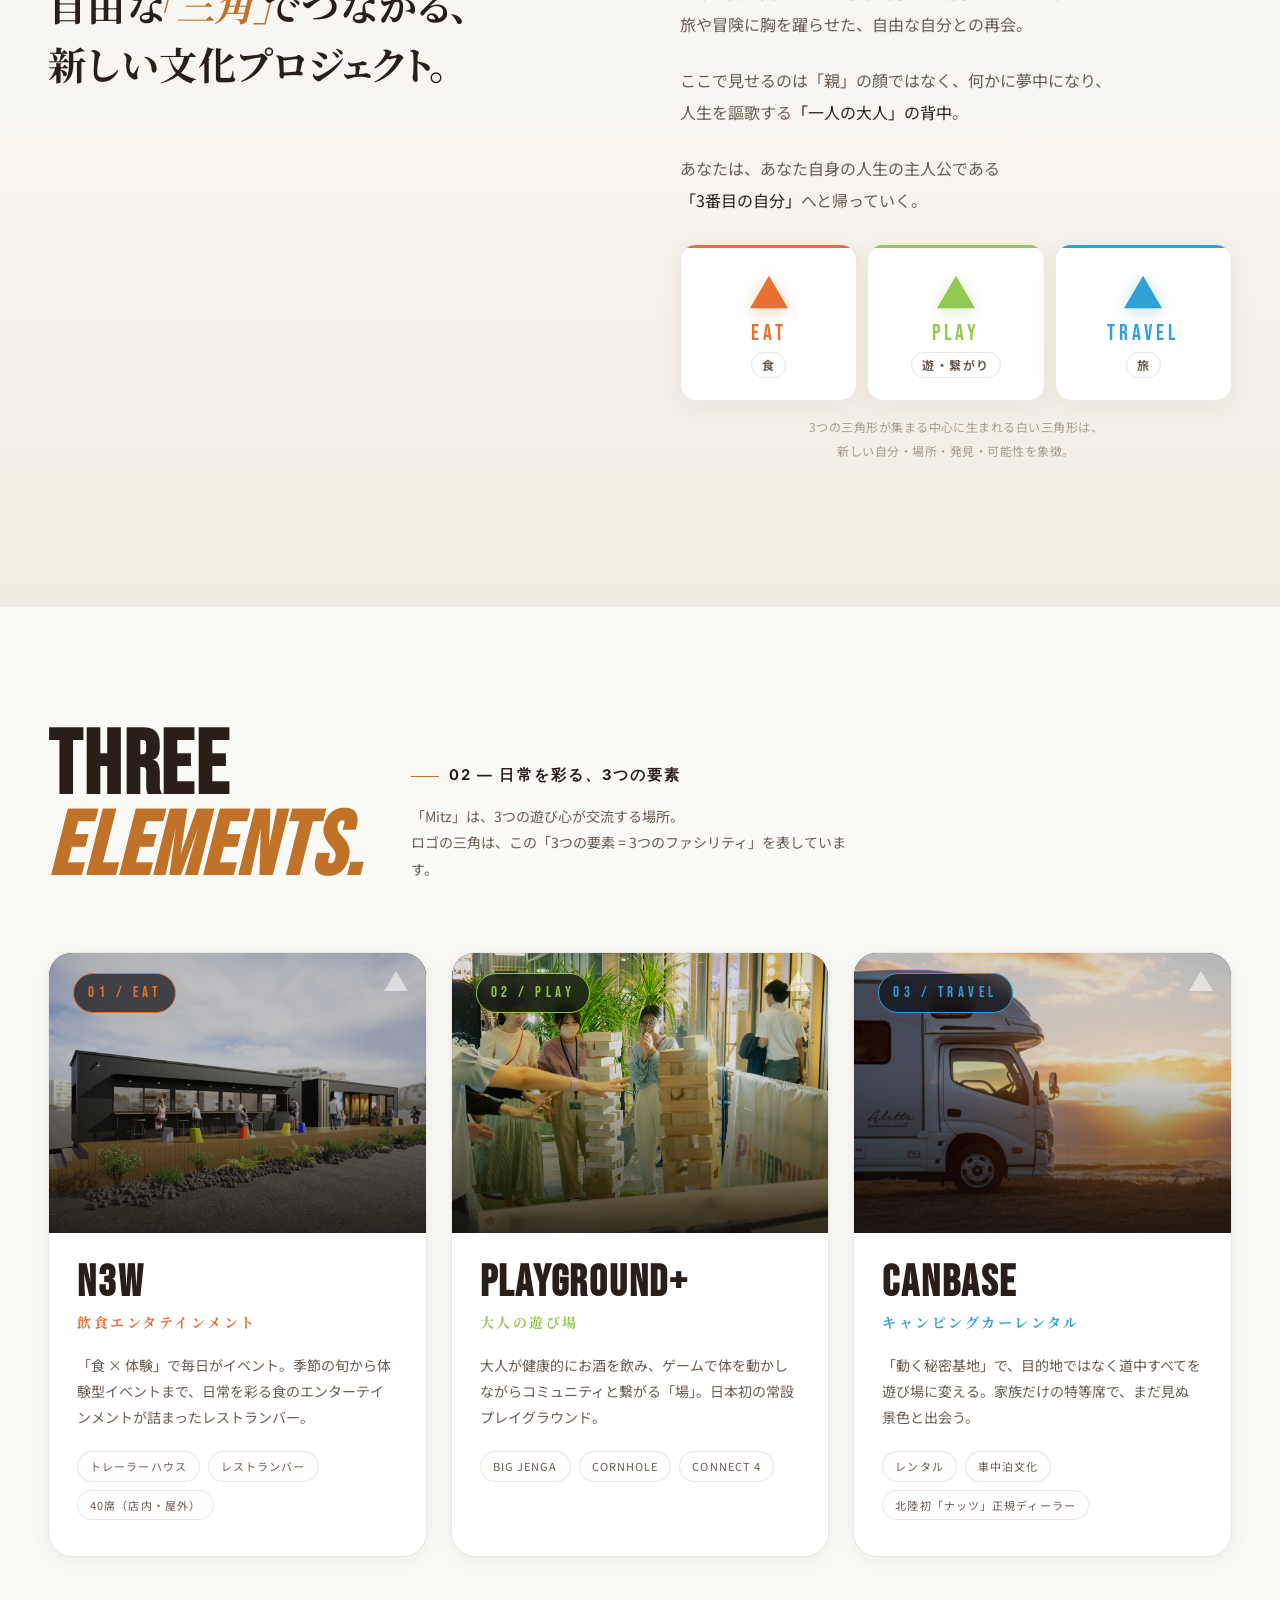
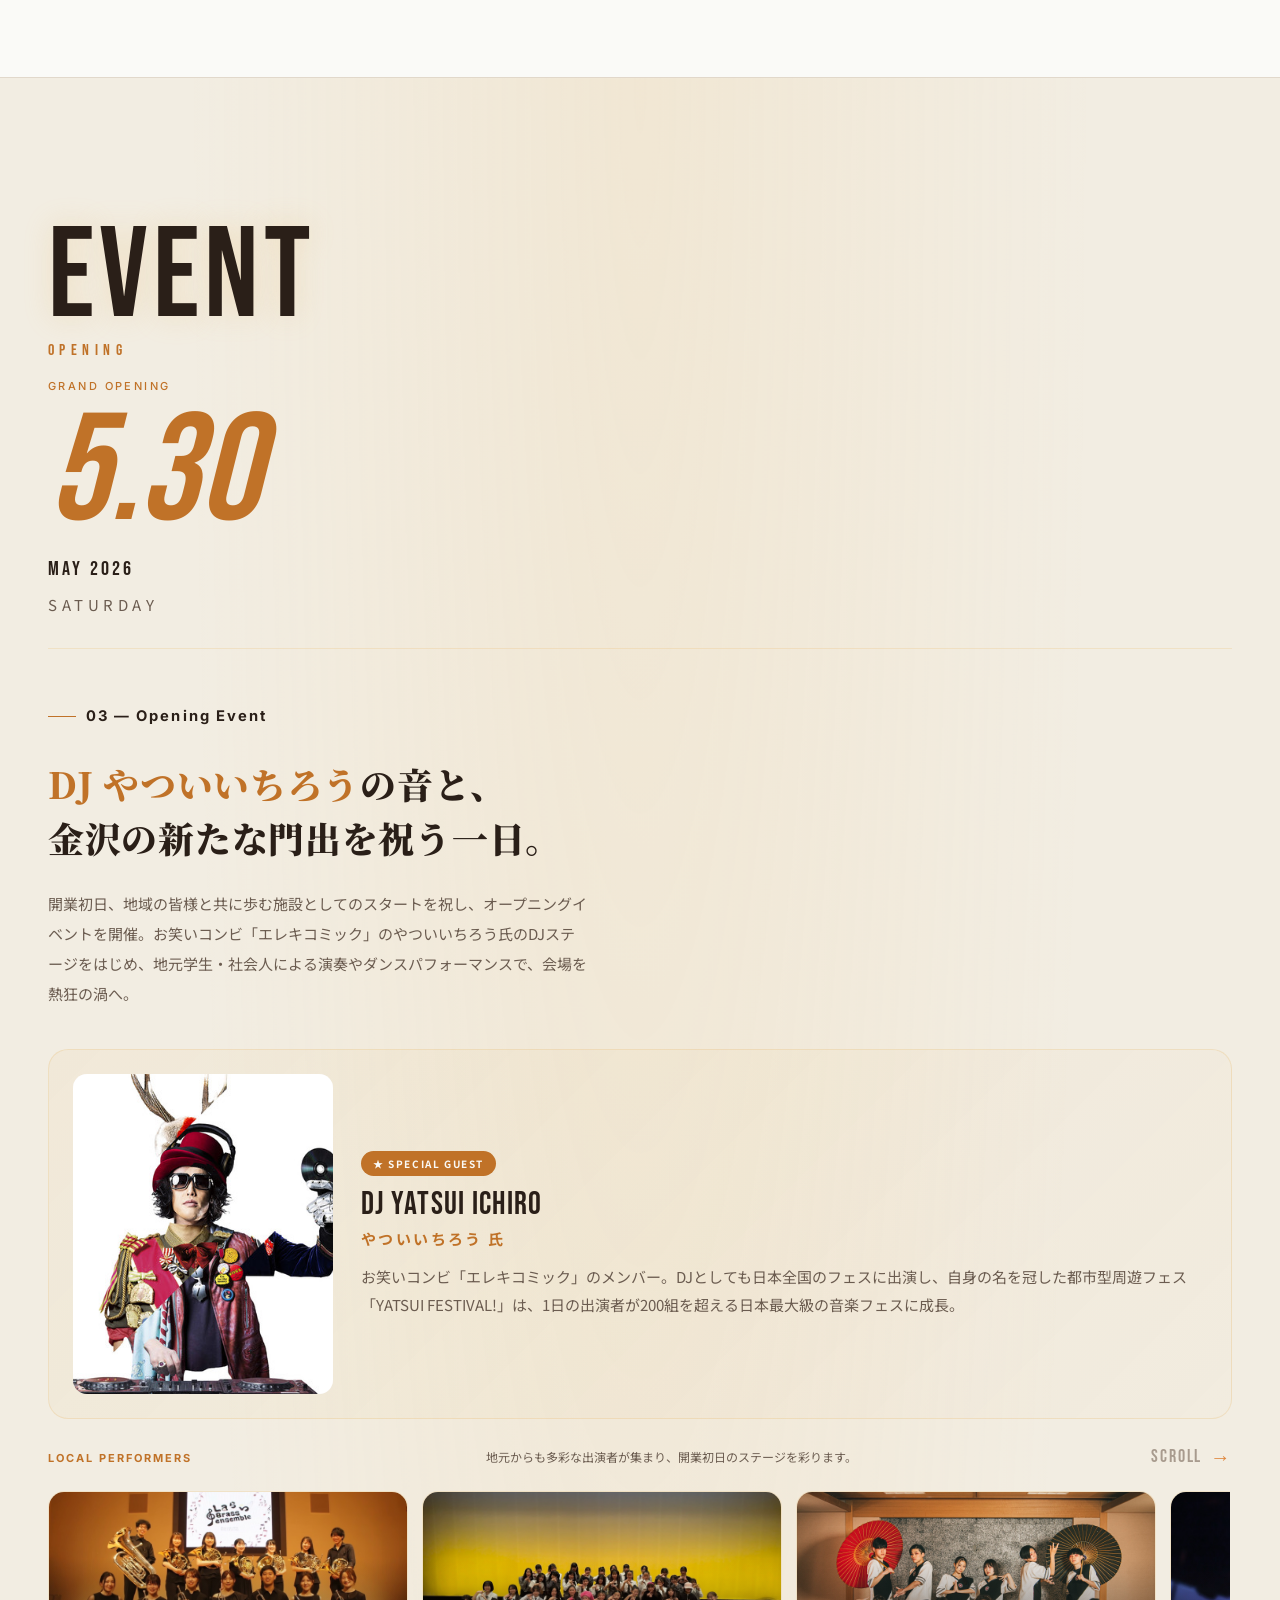
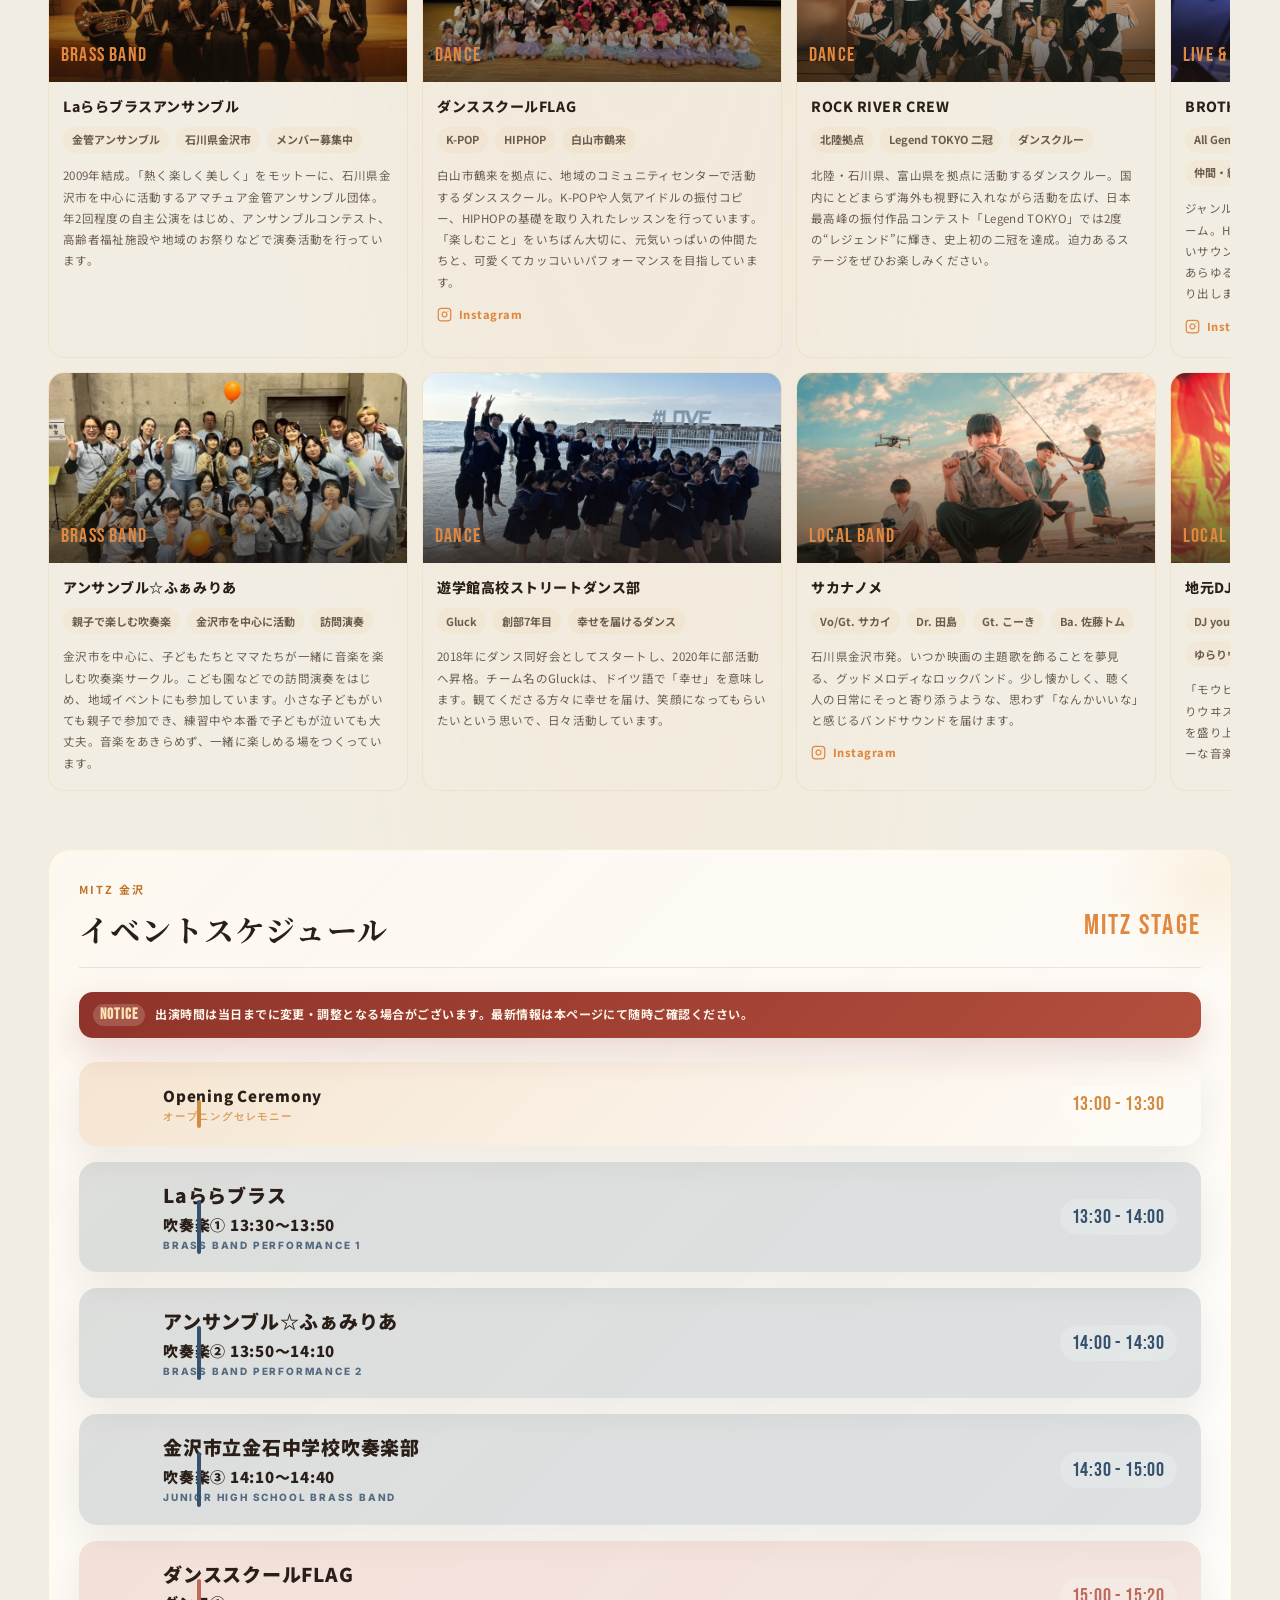
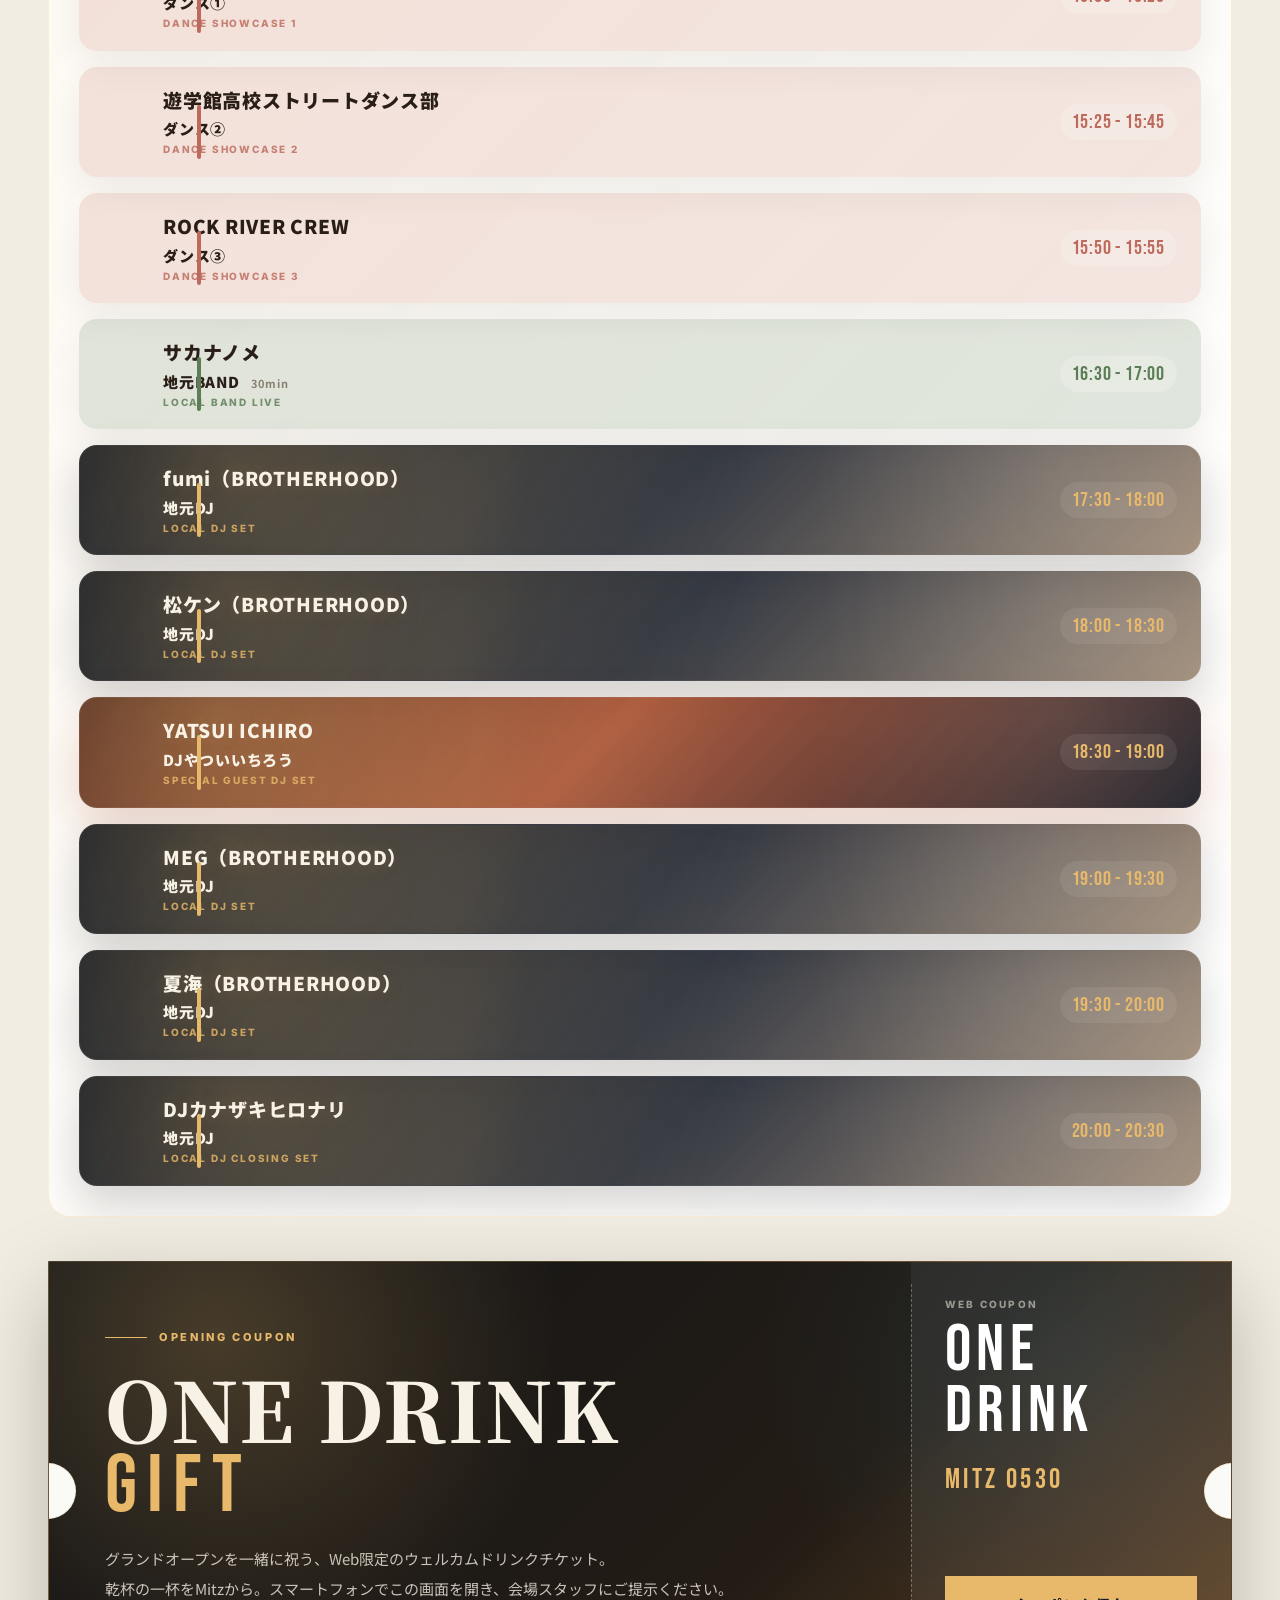
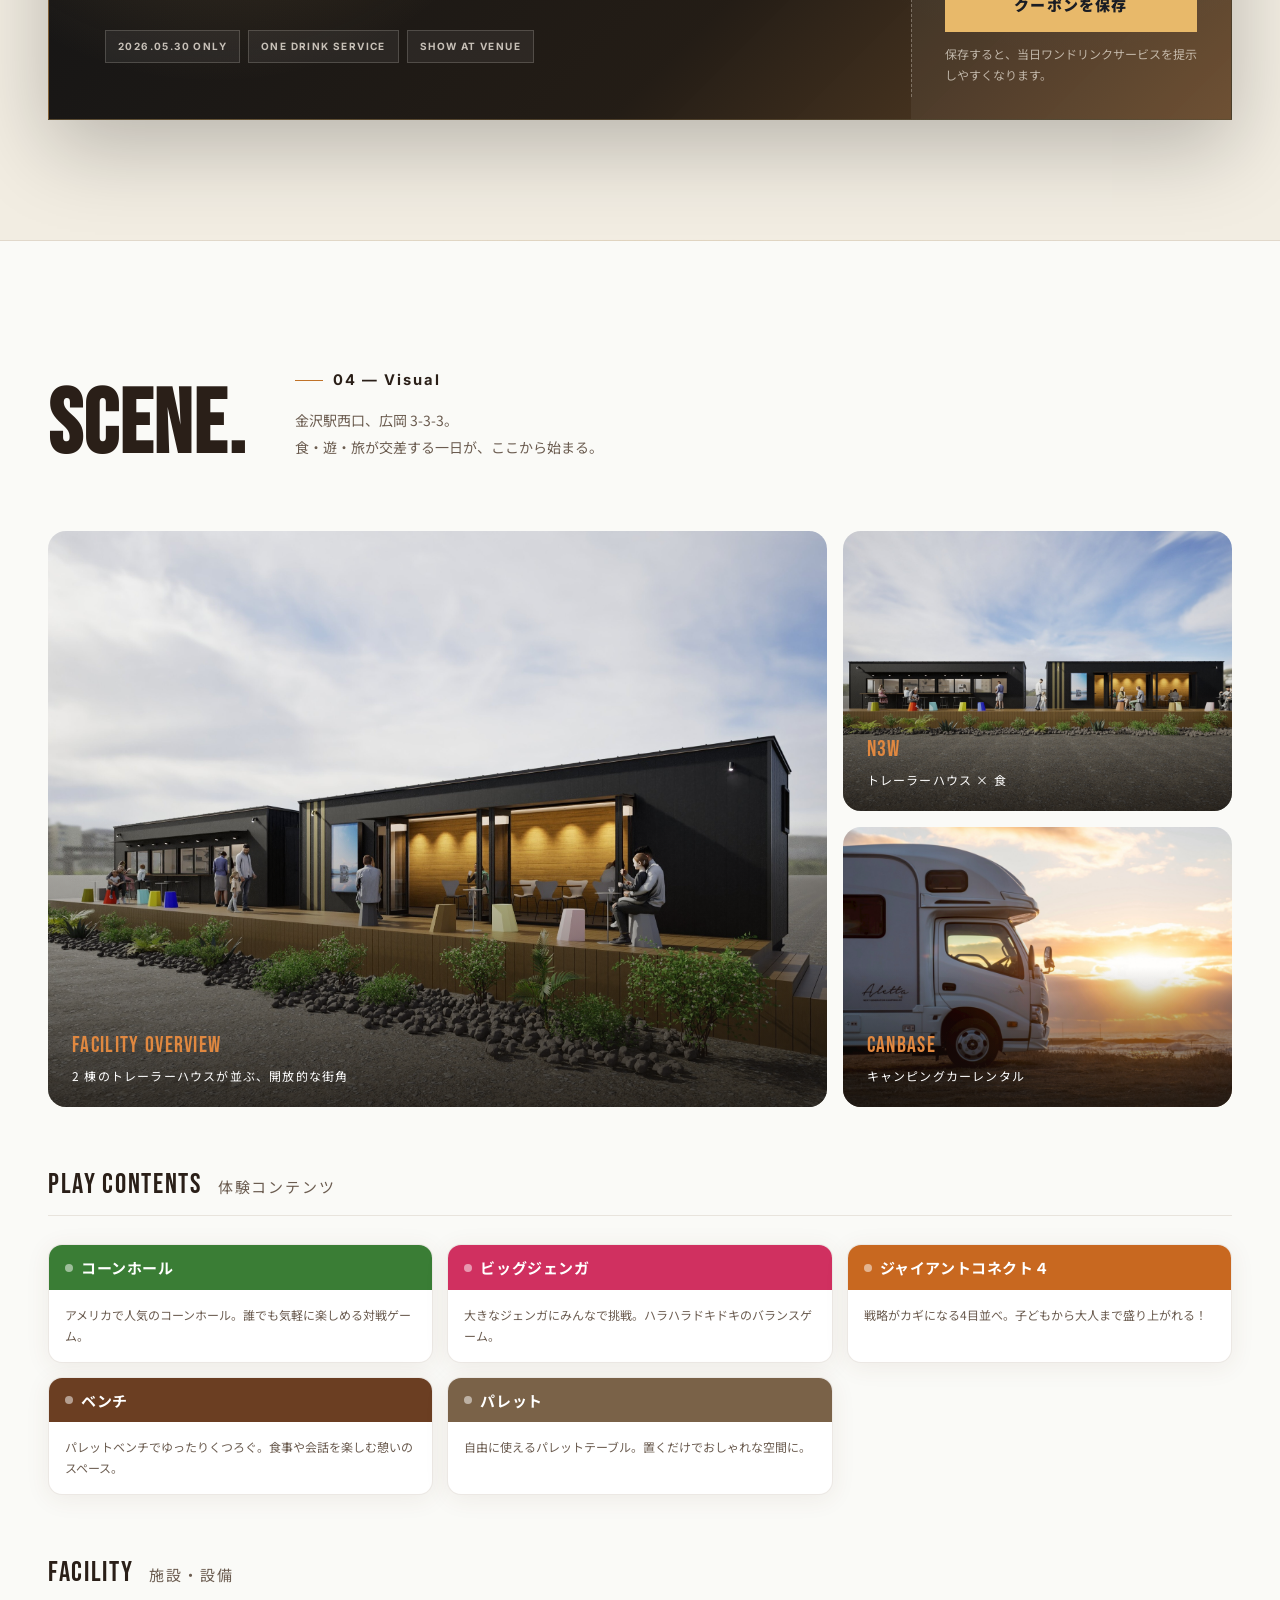
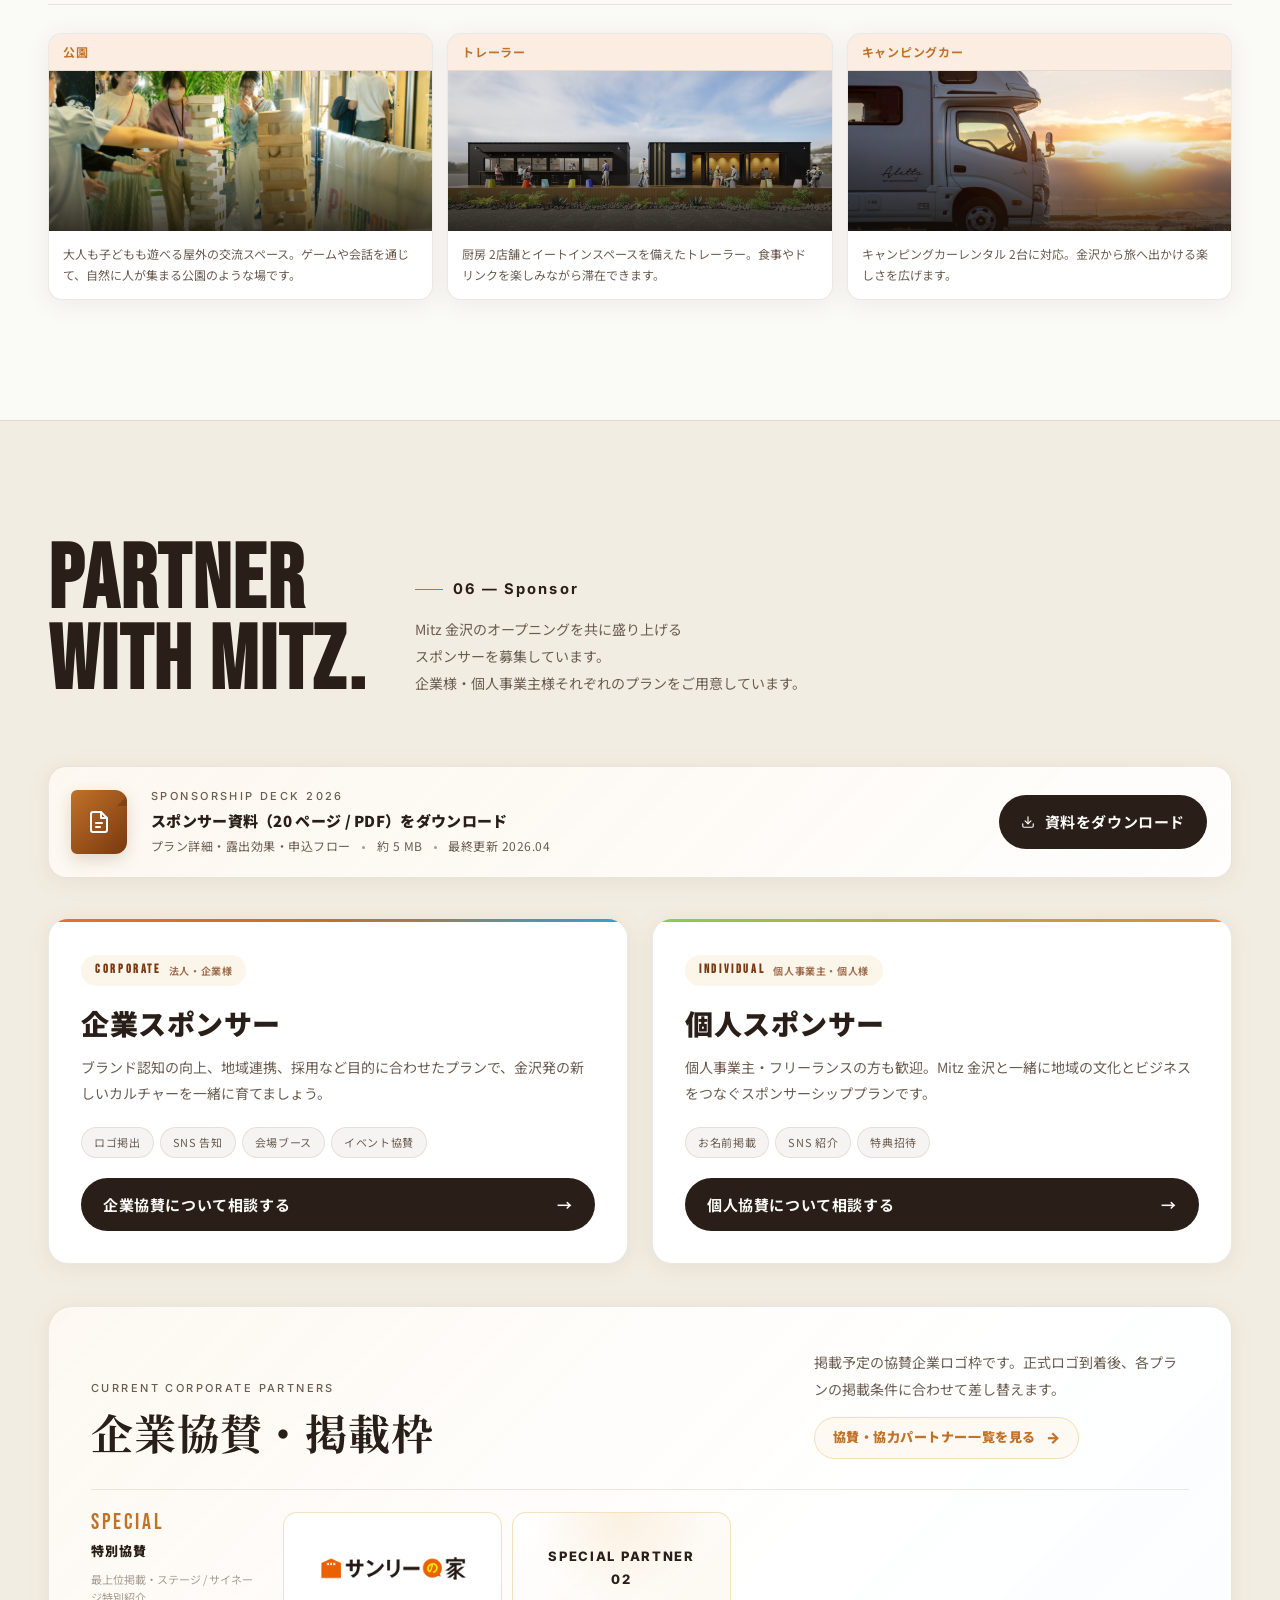
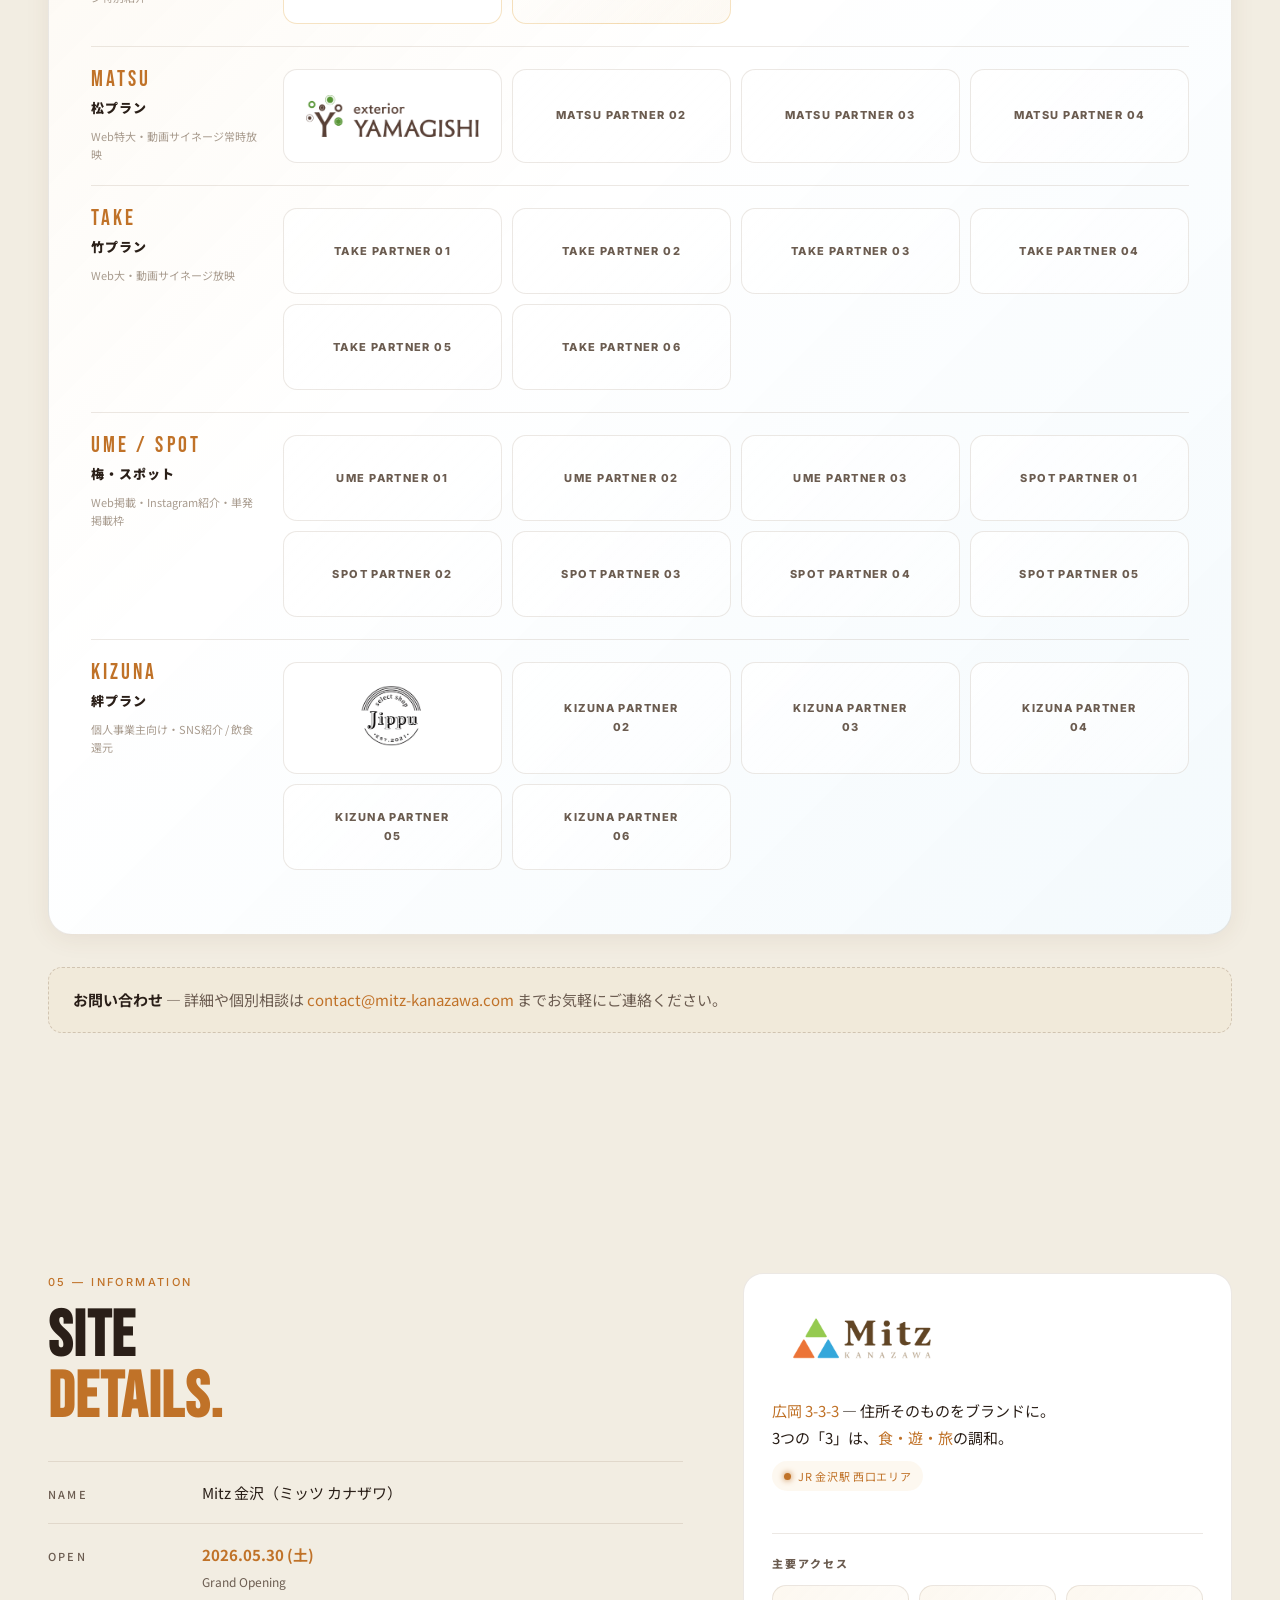
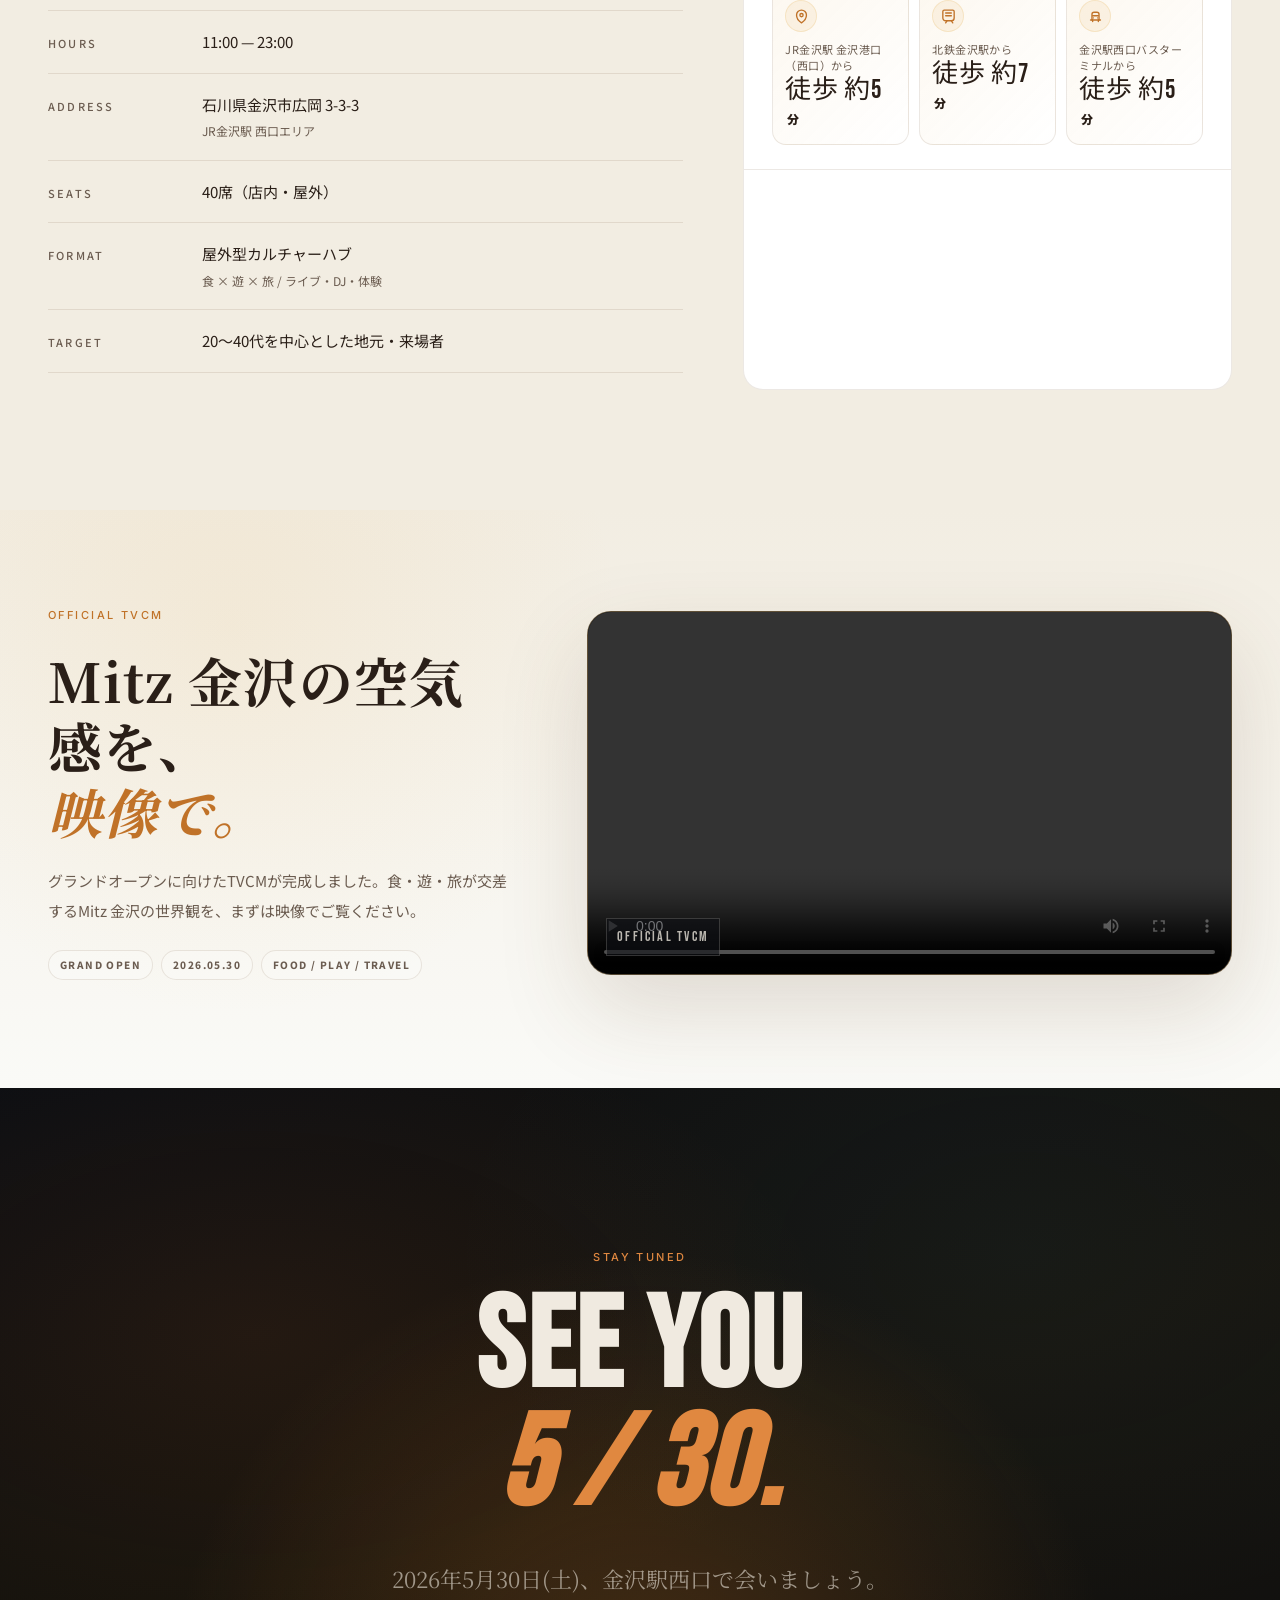
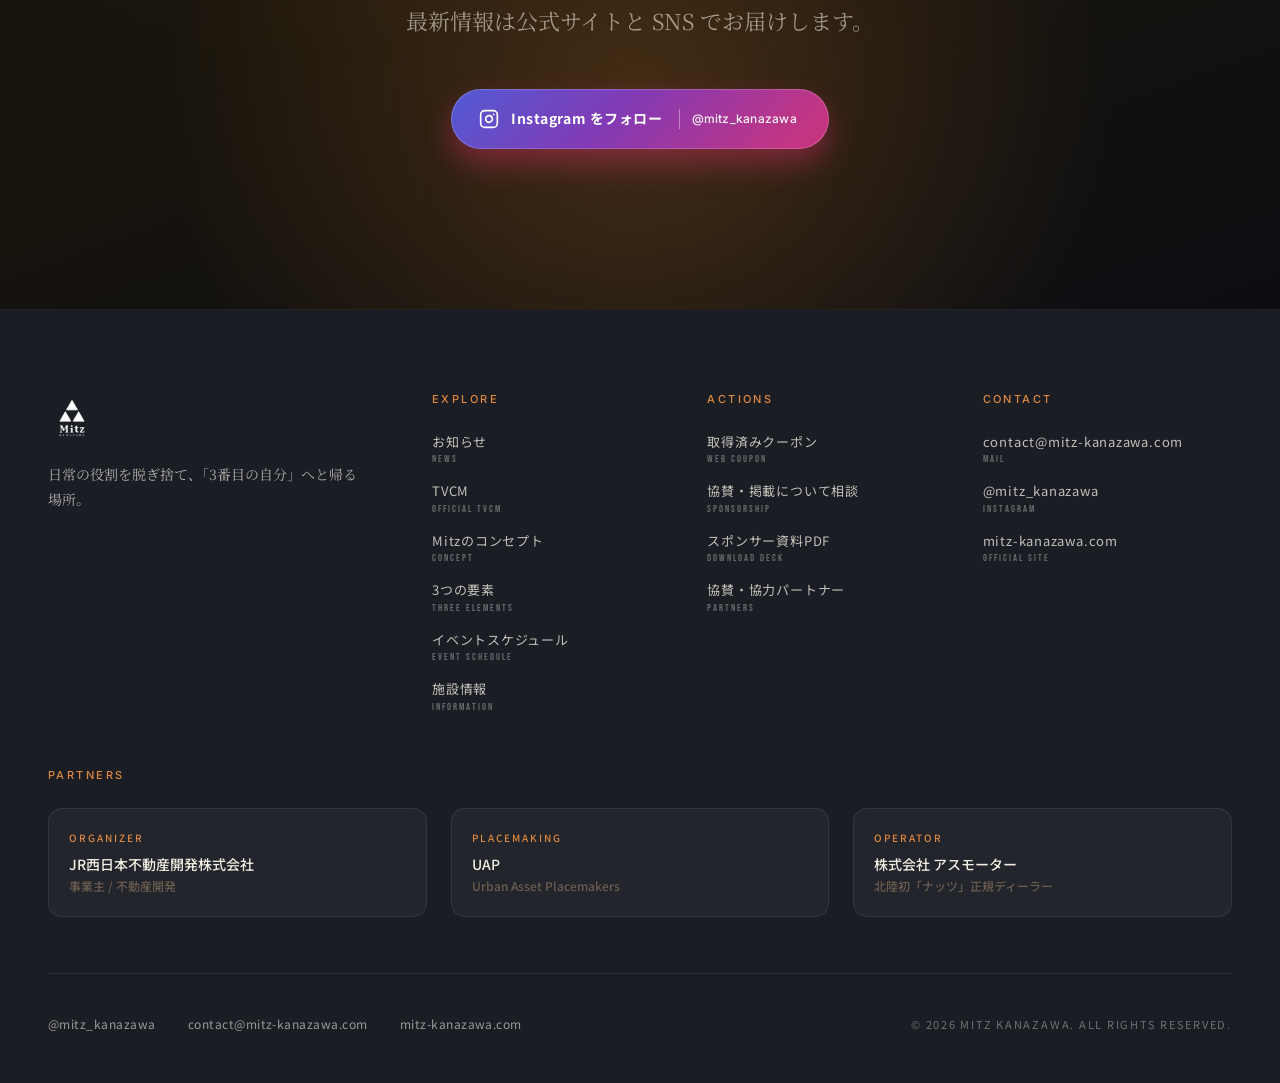
==== commit 32b7c5b7: "Refine LocalBusiness and Event structured data" ====
--- a/index.html
+++ b/index.html
@@ -35,7 +35,7 @@
   <meta property="og:description" content="レストランバー、屋外プレイグラウンド、キャンピングカーレンタルを通じて、大人も子どもも楽しめる金沢駅西口の新しい遊び場。" />
   <meta property="og:type" content="website" />
   <meta property="og:url" content="https://mitz-kanazawa.com/" />
-  <meta property="og:site_name" content="Mitz 金沢" />
+  <meta property="og:site_name" content="Mitz金沢" />
   <meta property="og:locale" content="ja_JP" />
   <meta property="og:image" content="https://mitz-kanazawa.com/images/ogp-grand-open.jpg" />
   <meta property="og:image:secure_url" content="https://mitz-kanazawa.com/images/ogp-grand-open.jpg" />
@@ -59,9 +59,9 @@
         "@type": "WebSite",
         "@id": "https://mitz-kanazawa.com/#website",
         "url": "https://mitz-kanazawa.com/",
-        "name": "Mitz 金沢",
+        "name": "Mitz金沢",
         "alternateName": [
-          "ミッツ カナザワ",
+          "ミッツ金沢",
           "Mitz Kanazawa"
         ],
         "inLanguage": "ja",
@@ -70,7 +70,7 @@
       {
         "@type": "Organization",
         "@id": "https://mitz-kanazawa.com/#organization",
-        "name": "Mitz 金沢",
+        "name": "Mitz金沢",
         "url": "https://mitz-kanazawa.com/",
         "logo": "https://mitz-kanazawa.com/images/mitz-logo-color-h.png",
         "sameAs": [
@@ -84,14 +84,14 @@
         }
       },
       {
-        "@type": ["LocalBusiness", "EventVenue"],
+        "@type": "LocalBusiness",
         "@id": "https://mitz-kanazawa.com/#place",
-        "name": "Mitz 金沢",
+        "name": "Mitz金沢",
         "alternateName": [
-          "ミッツ カナザワ",
+          "ミッツ金沢",
           "Mitz Kanazawa"
         ],
-        "description": "Mitz金沢は、金沢駅西口・広岡に誕生する食・遊・旅が交差する体験型カルチャーハブ。レストランバー、屋外プレイグラウンド、キャンピングカーレンタルを通じて、大人も子どもも楽しめる新しい遊び場です。",
+        "description": "金沢駅西口・広岡に誕生する、食・遊・旅をテーマにした体験型カルチャーハブ。",
         "url": "https://mitz-kanazawa.com/",
         "image": [
           "https://mitz-kanazawa.com/images/ogp-grand-open.jpg",
@@ -103,10 +103,9 @@
           "addressCountry": "JP",
           "addressRegion": "石川県",
           "addressLocality": "金沢市",
-          "streetAddress": "広岡 3-3-3"
+          "streetAddress": "広岡3-3-3"
         },
         "openingHours": "Mo-Su 11:00-23:00",
-        "telephone": "+81-76-259-5567",
         "email": "contact@mitz-kanazawa.com",
         "sameAs": [
           "https://www.instagram.com/mitz_kanazawa"
@@ -115,7 +114,7 @@
       {
         "@type": "Event",
         "@id": "https://mitz-kanazawa.com/#opening-event",
-        "name": "Mitz 金沢 グランドオープニングイベント",
+        "name": "Mitz金沢 グランドオープンイベント",
         "description": "DJ やついいちろう氏のステージを含む、Mitz 金沢の開業初日記念イベント。地元出演者による吹奏楽、ダンス、バンド、DJのプログラムを予定しています。",
         "startDate": "2026-05-30T13:00+09:00",
         "endDate": "2026-05-30T20:30+09:00",
@@ -137,14 +136,6 @@
           "@type": "Organization",
           "name": "JR西日本不動産開発株式会社",
           "url": "https://mitz-kanazawa.com/"
-        },
-        "offers": {
-          "@type": "Offer",
-          "url": "https://mitz-kanazawa.com/#cta",
-          "availability": "https://schema.org/InStock",
-          "price": "0",
-          "priceCurrency": "JPY",
-          "validFrom": "2026-04-28T00:00+09:00"
         }
       },
       {
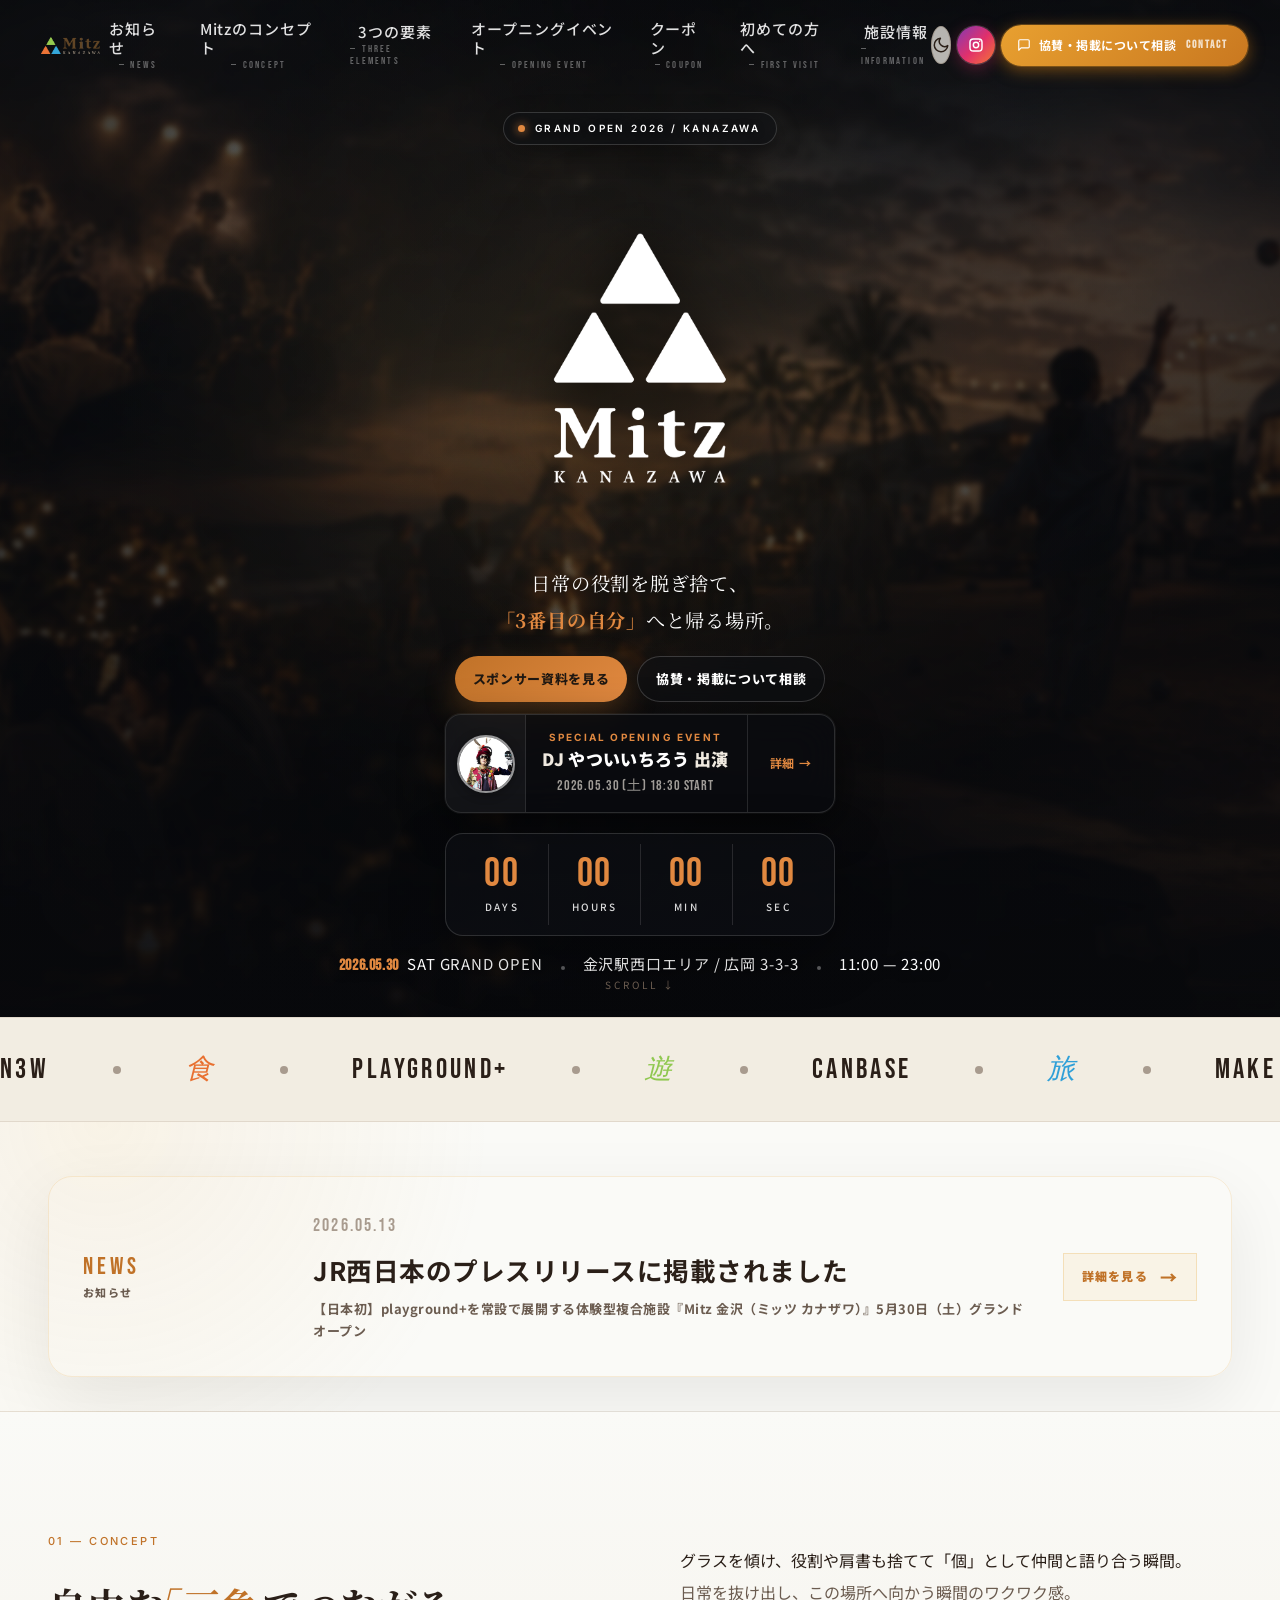
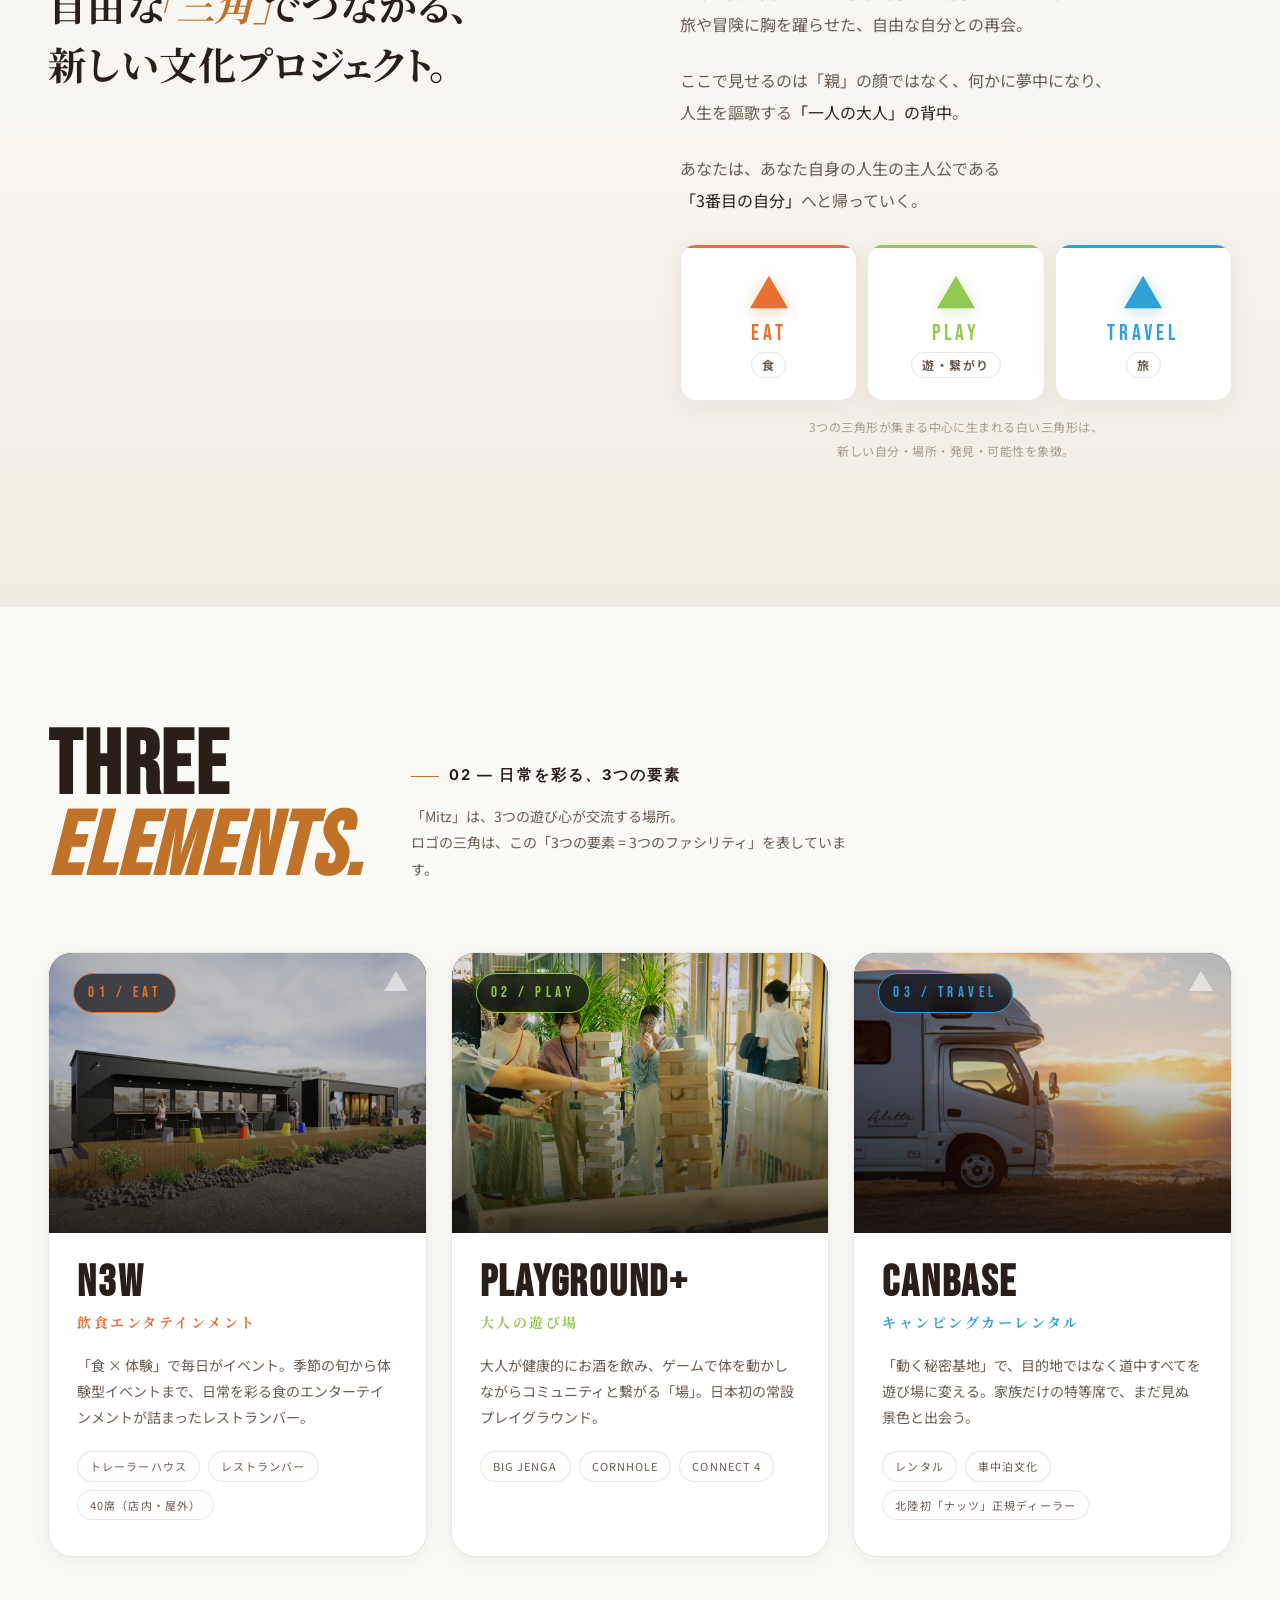
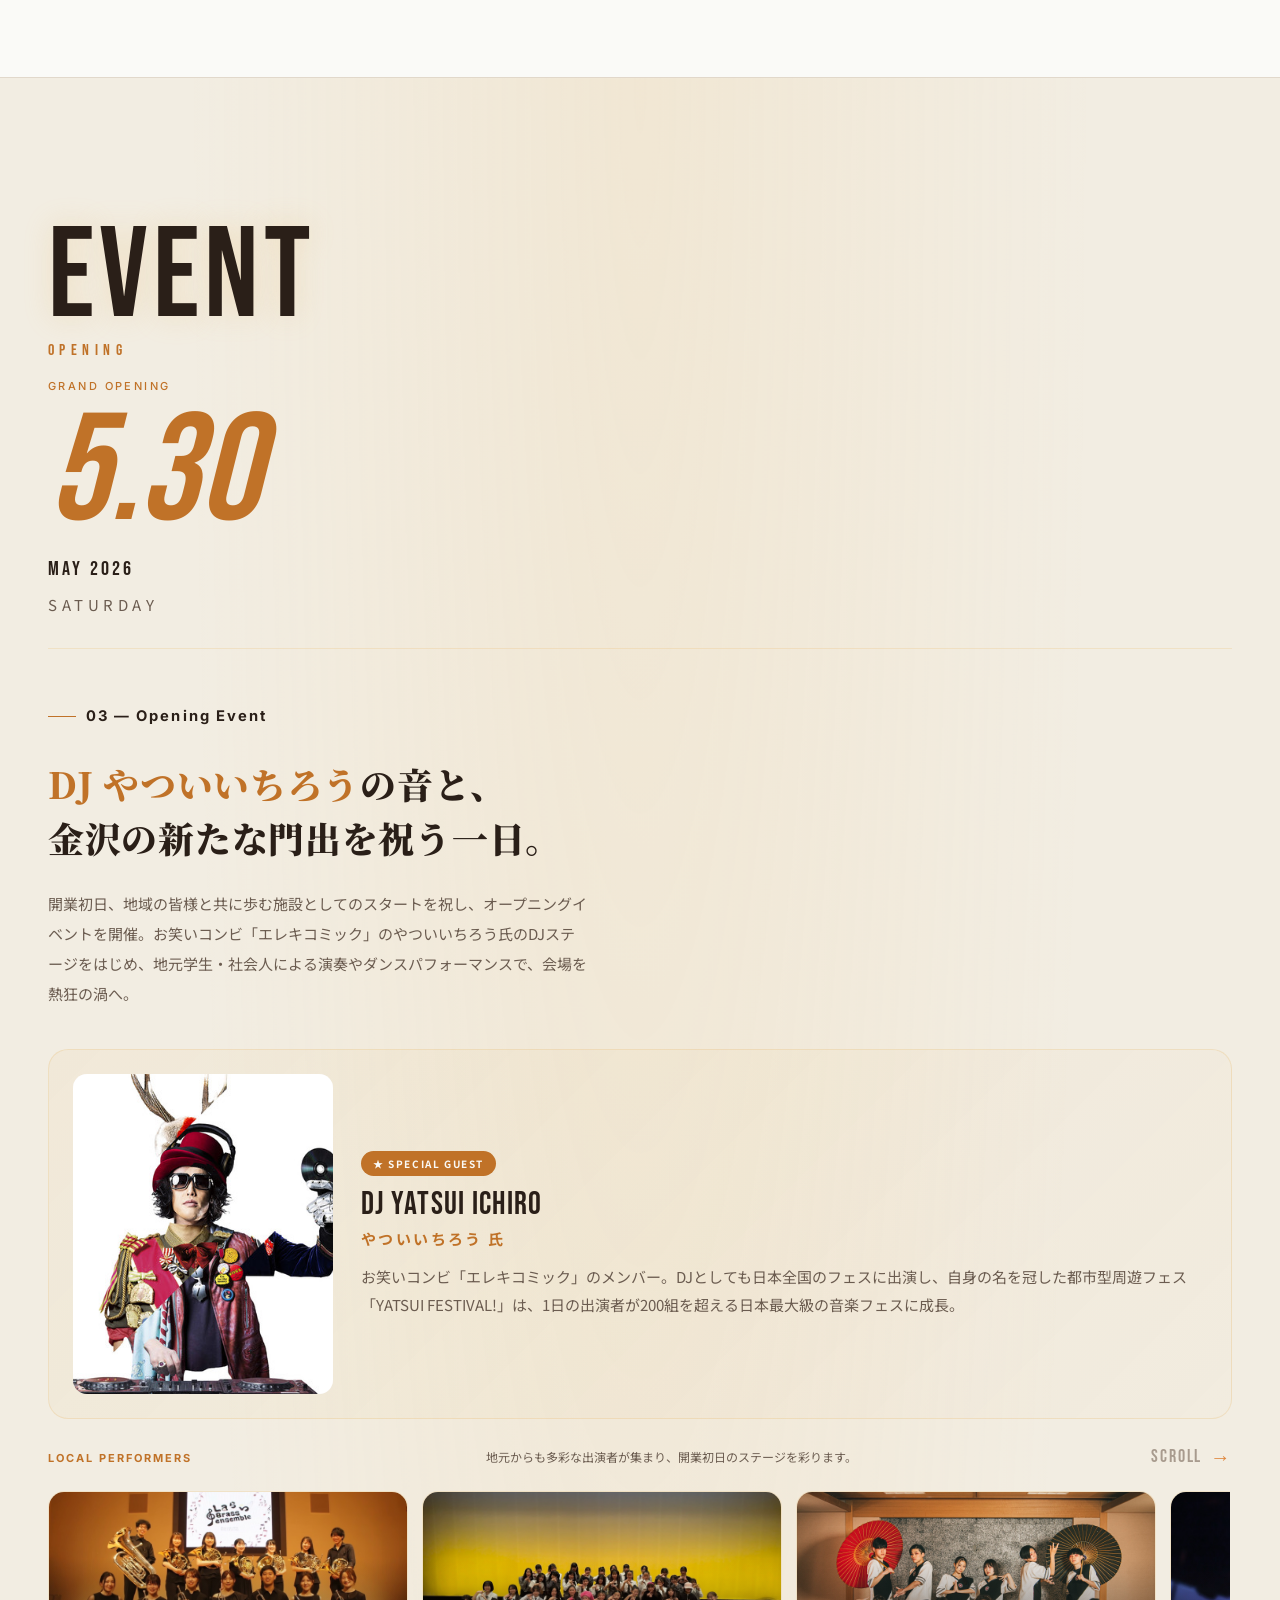
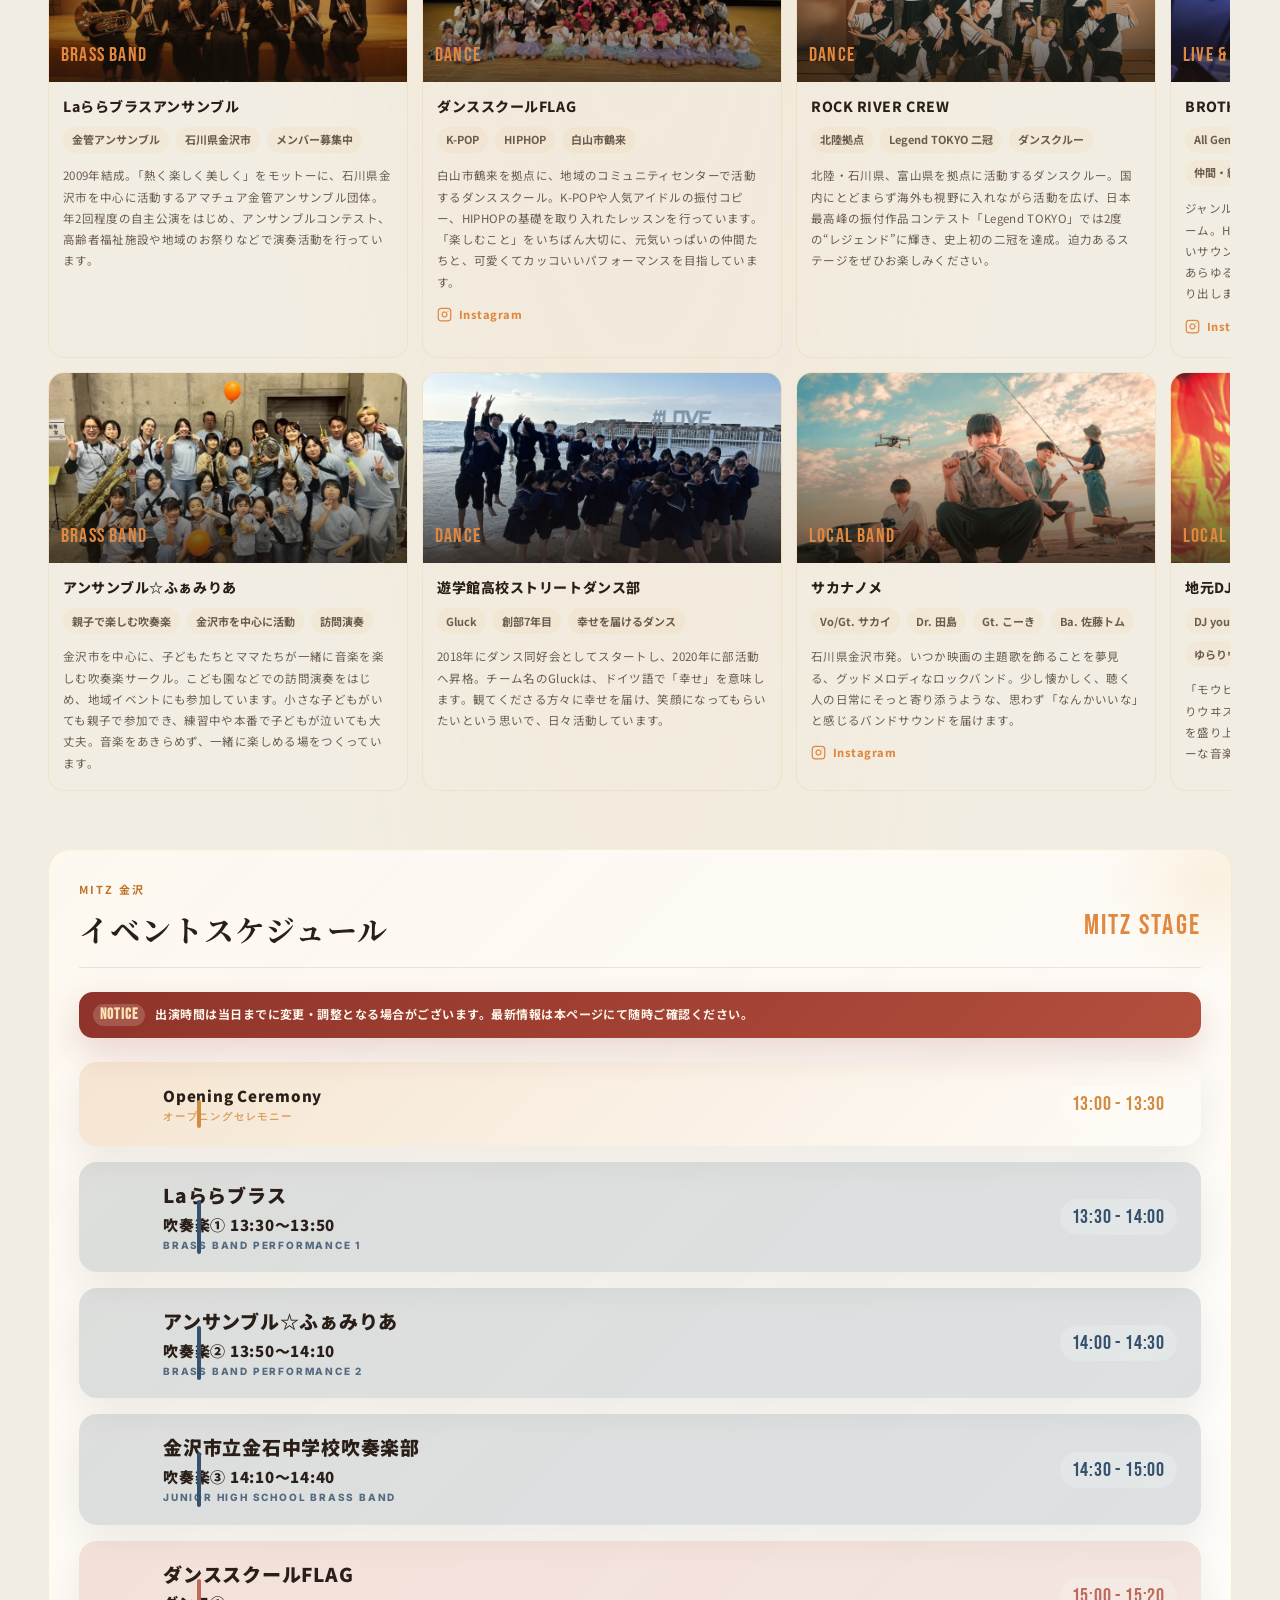
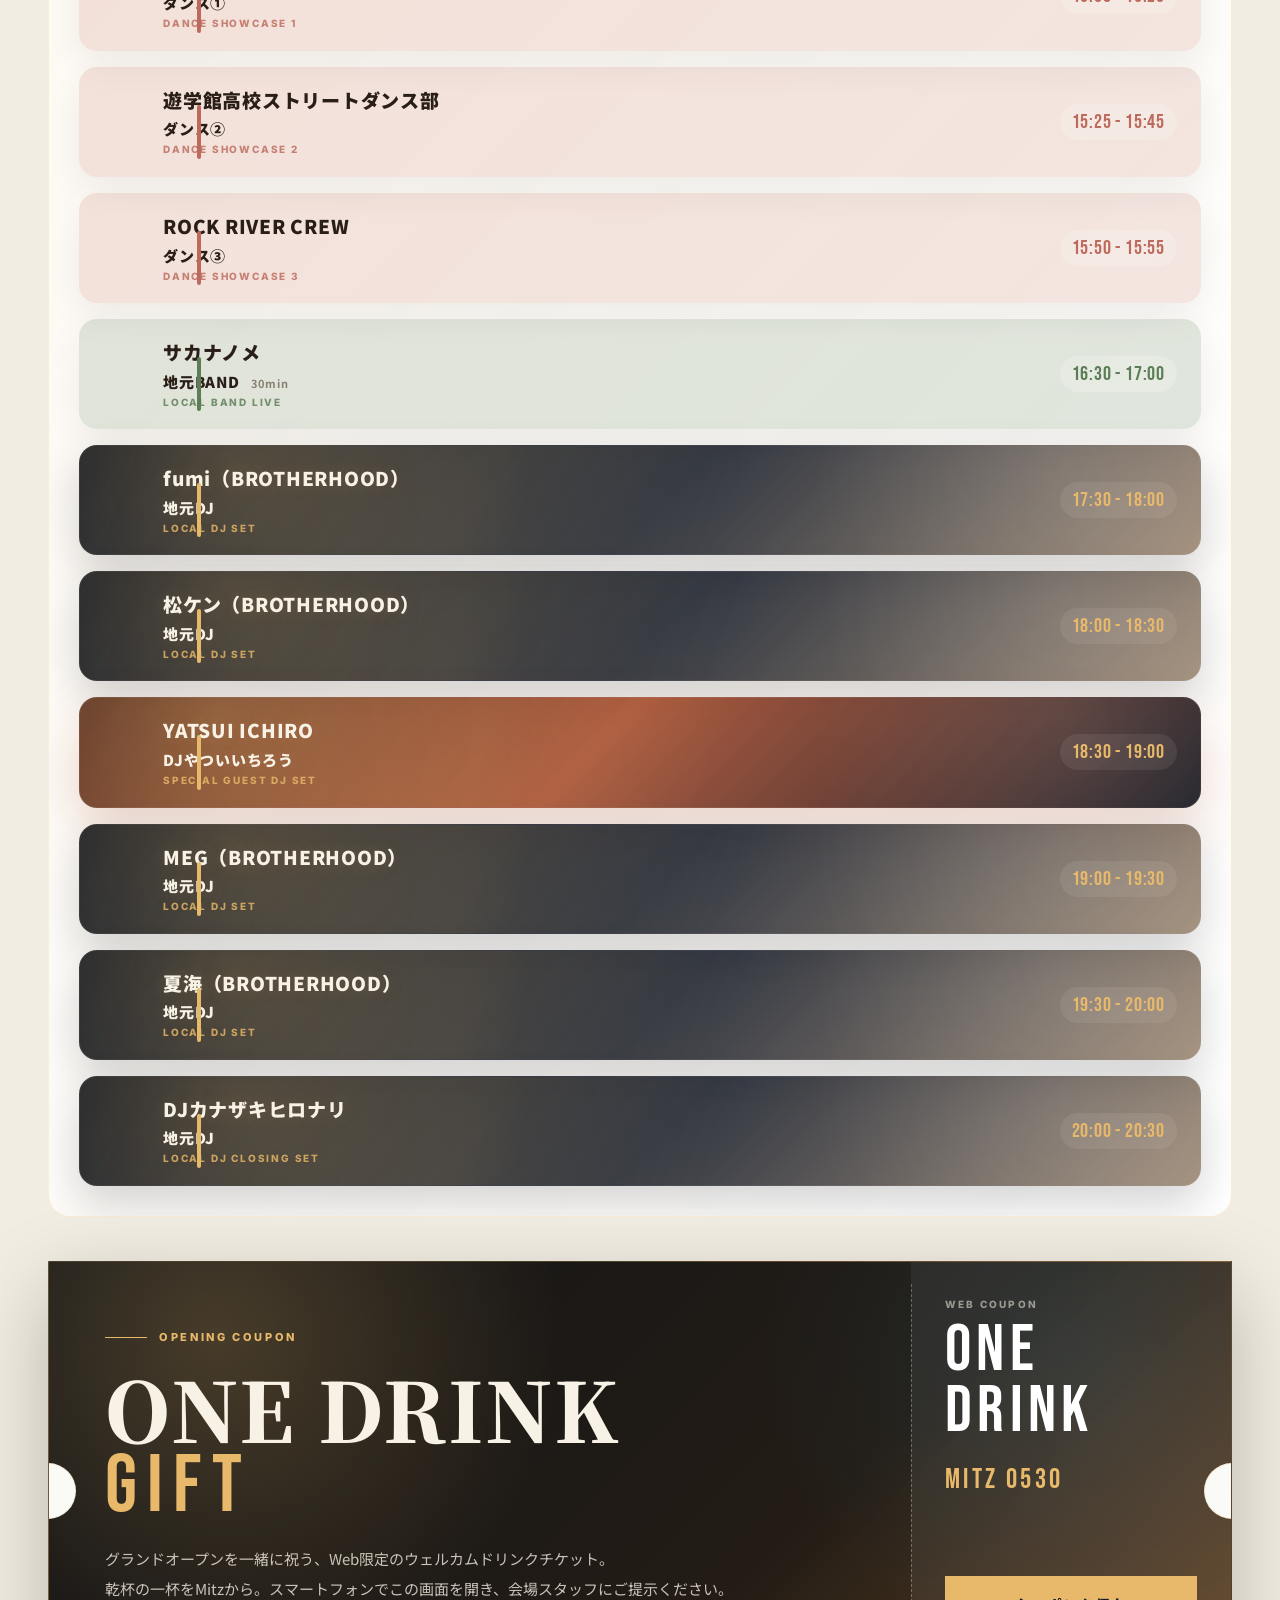
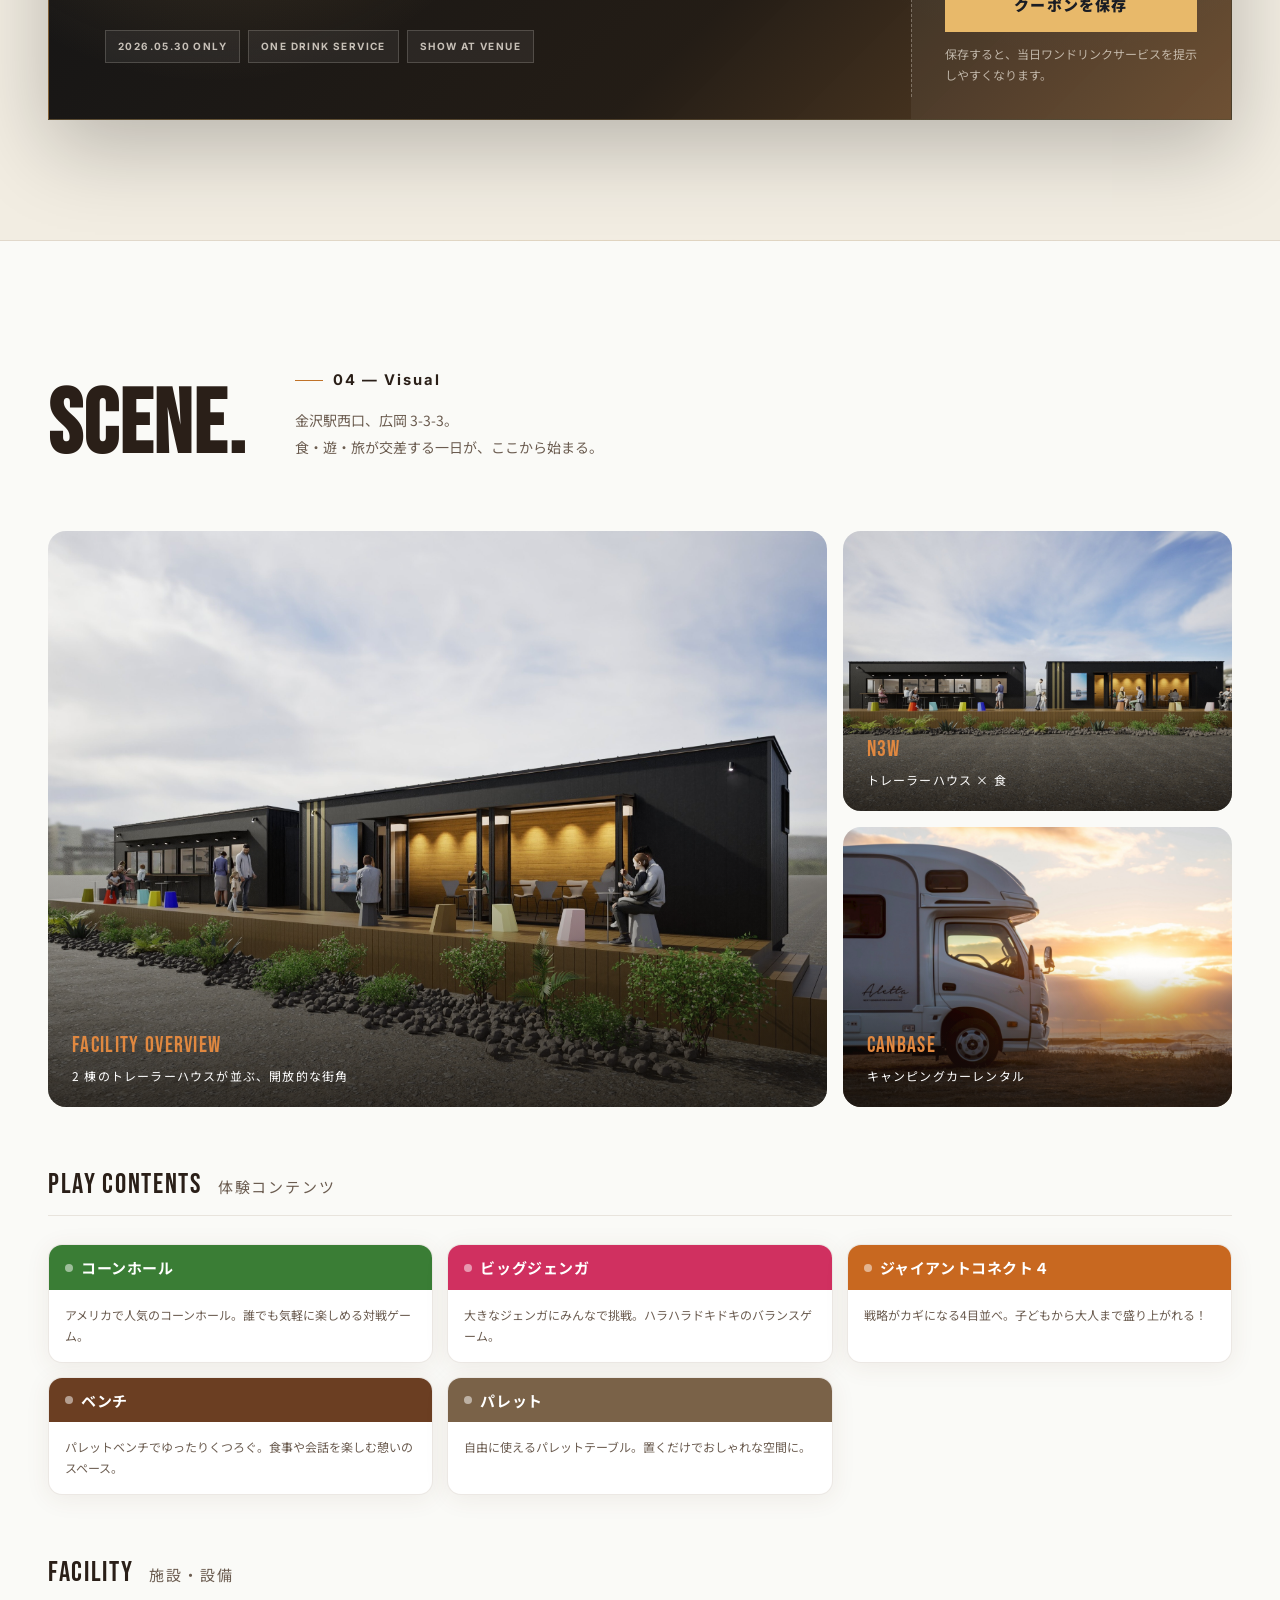
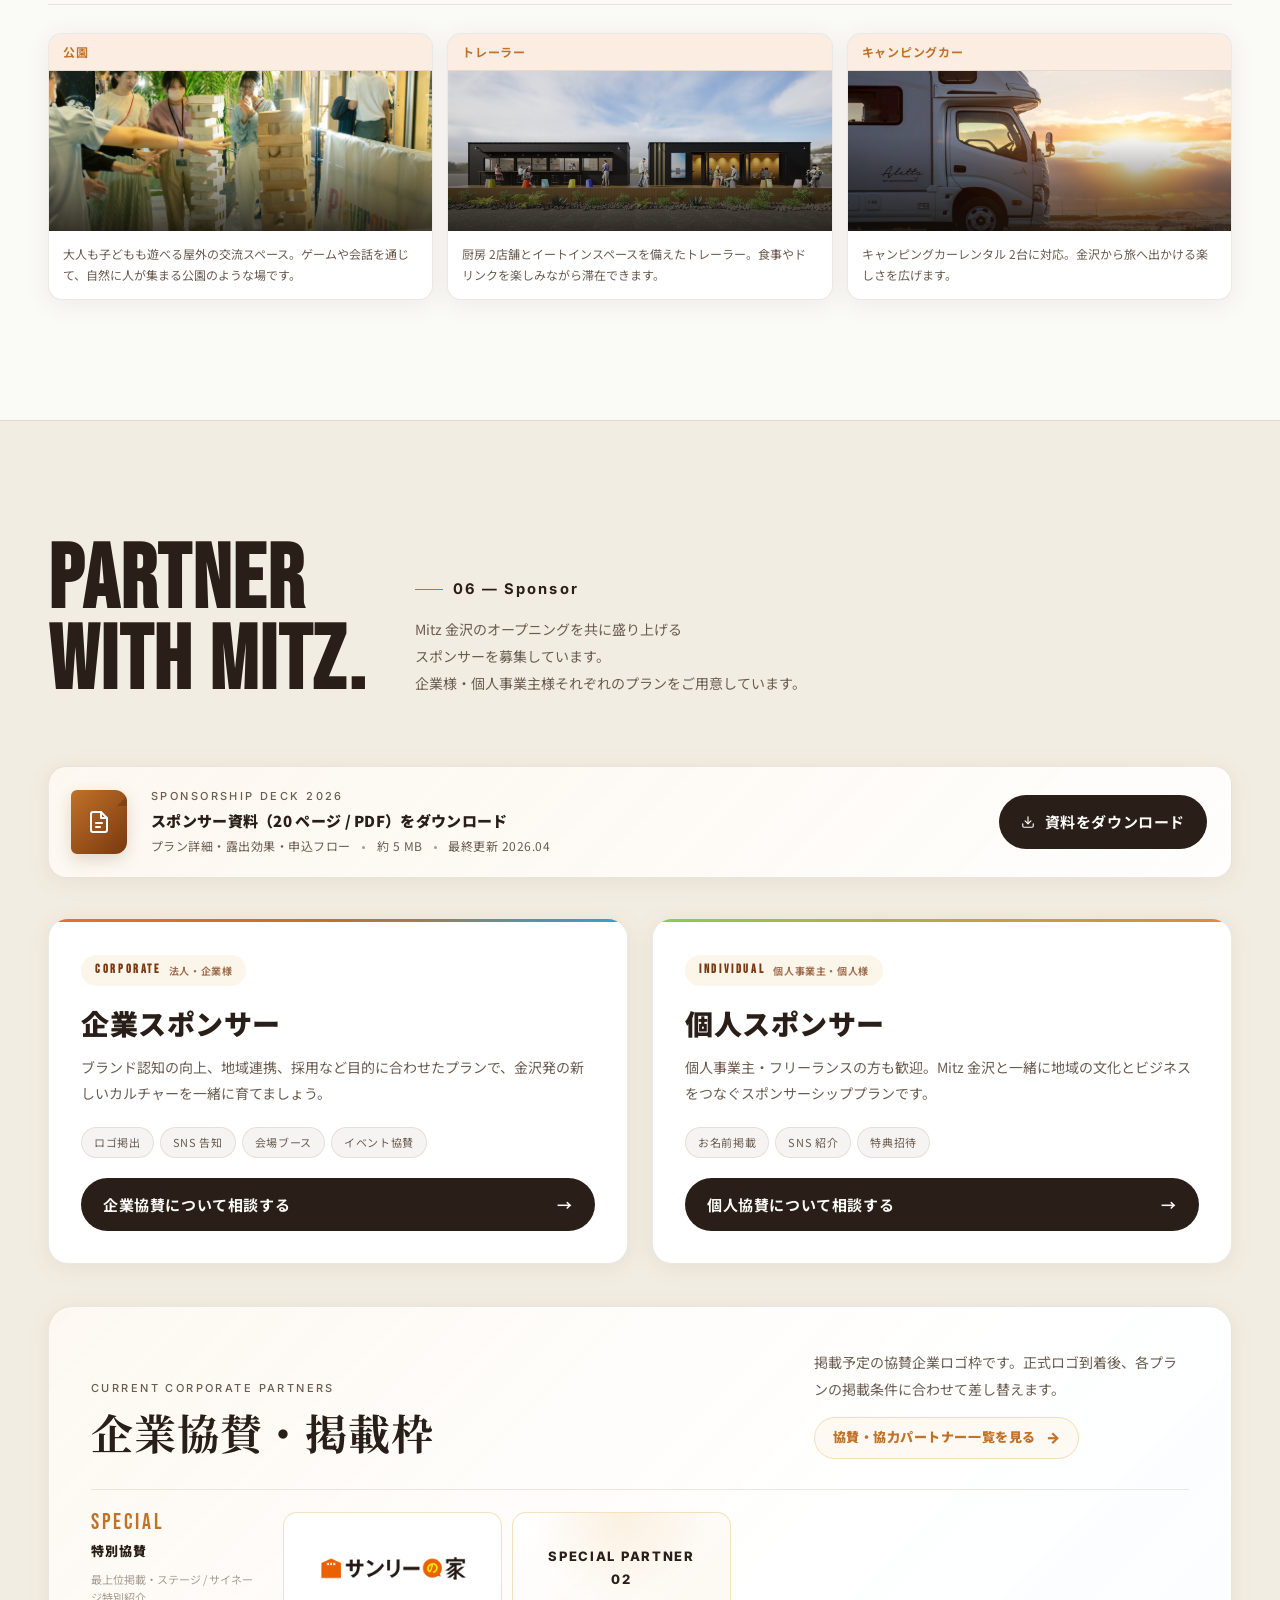
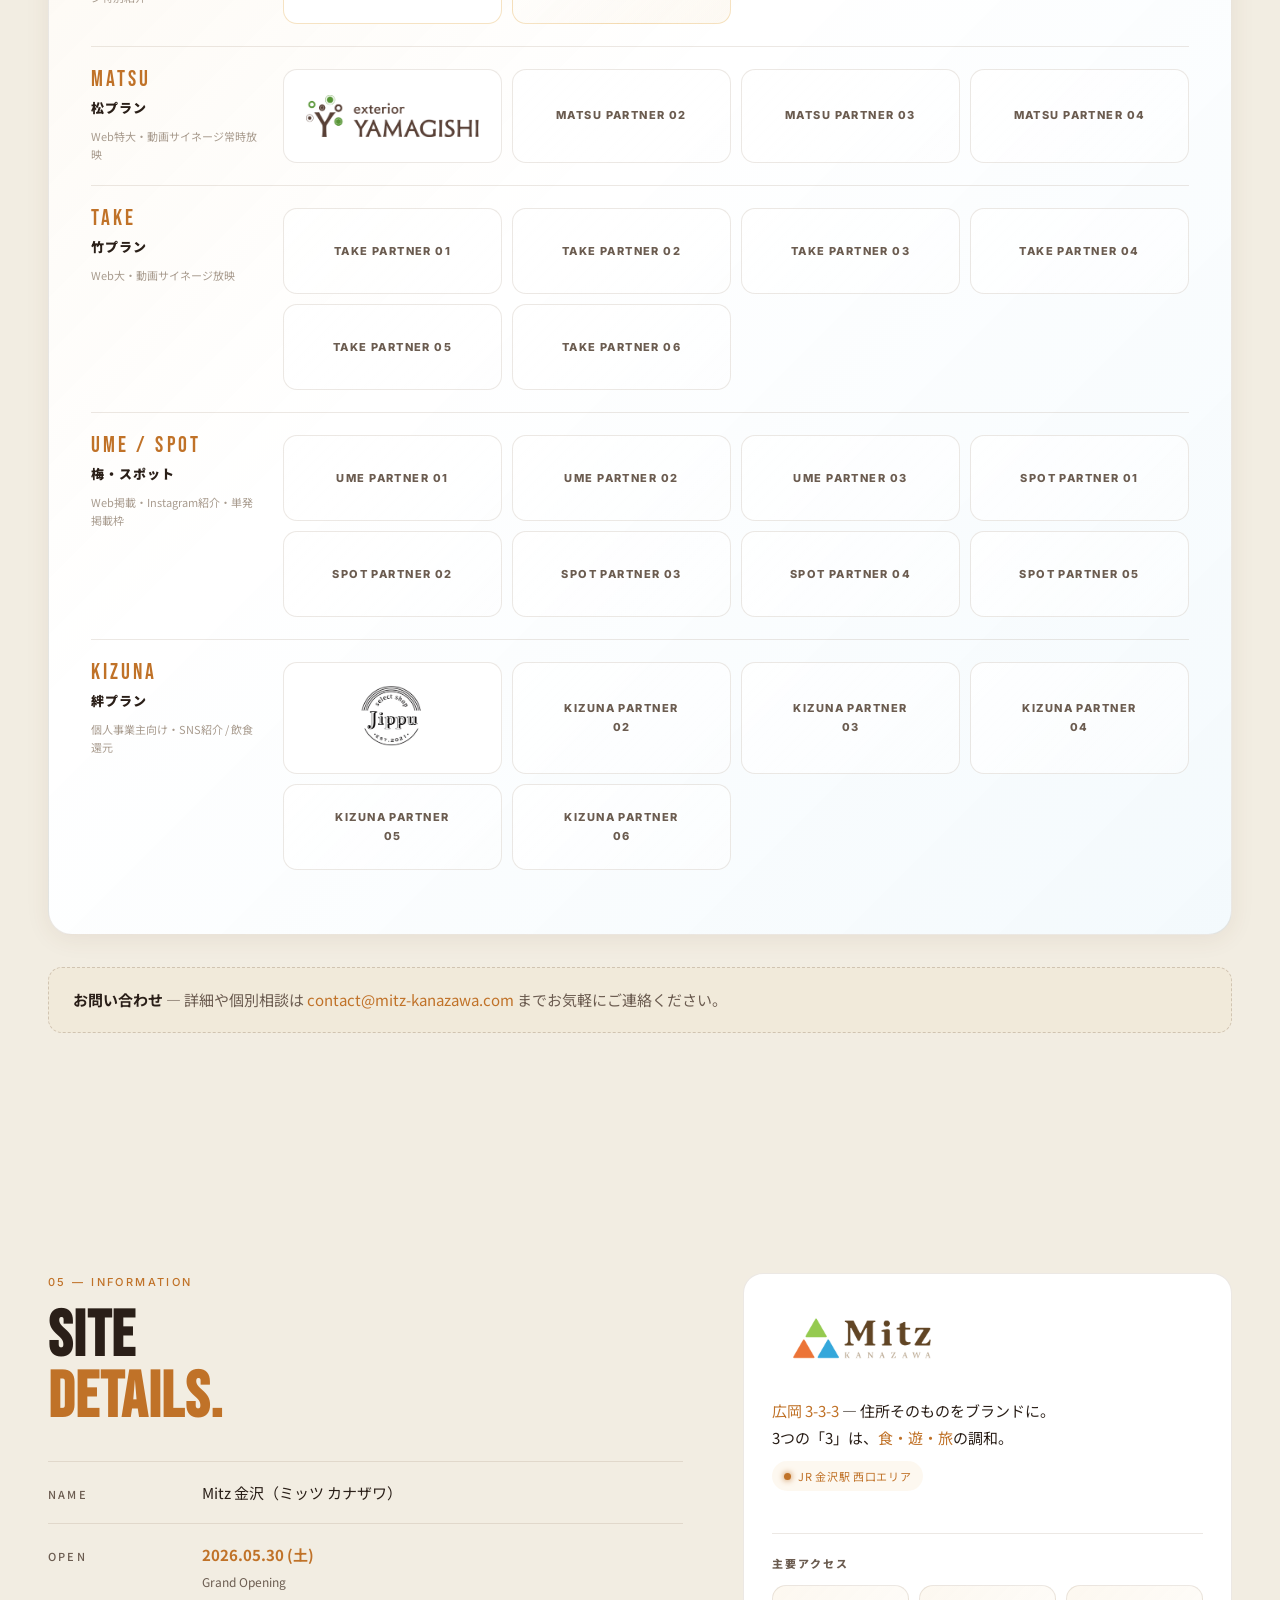
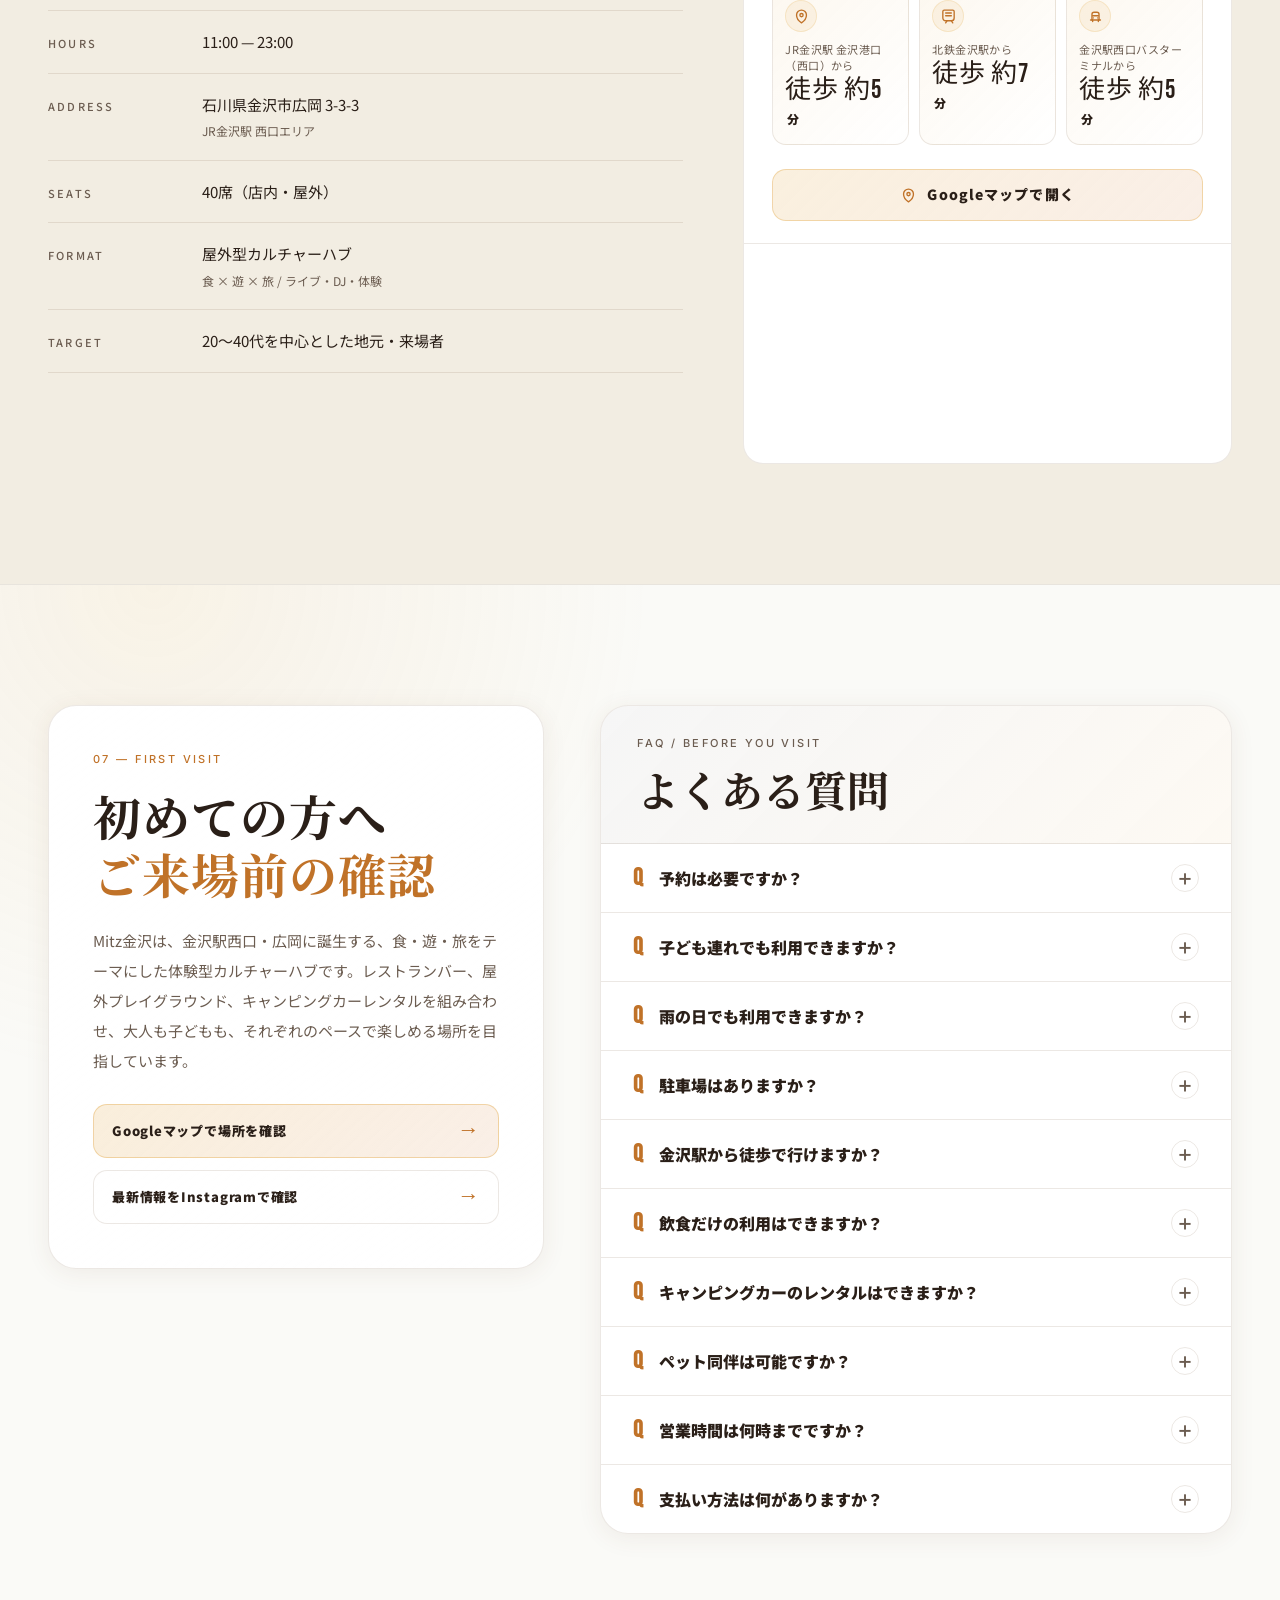
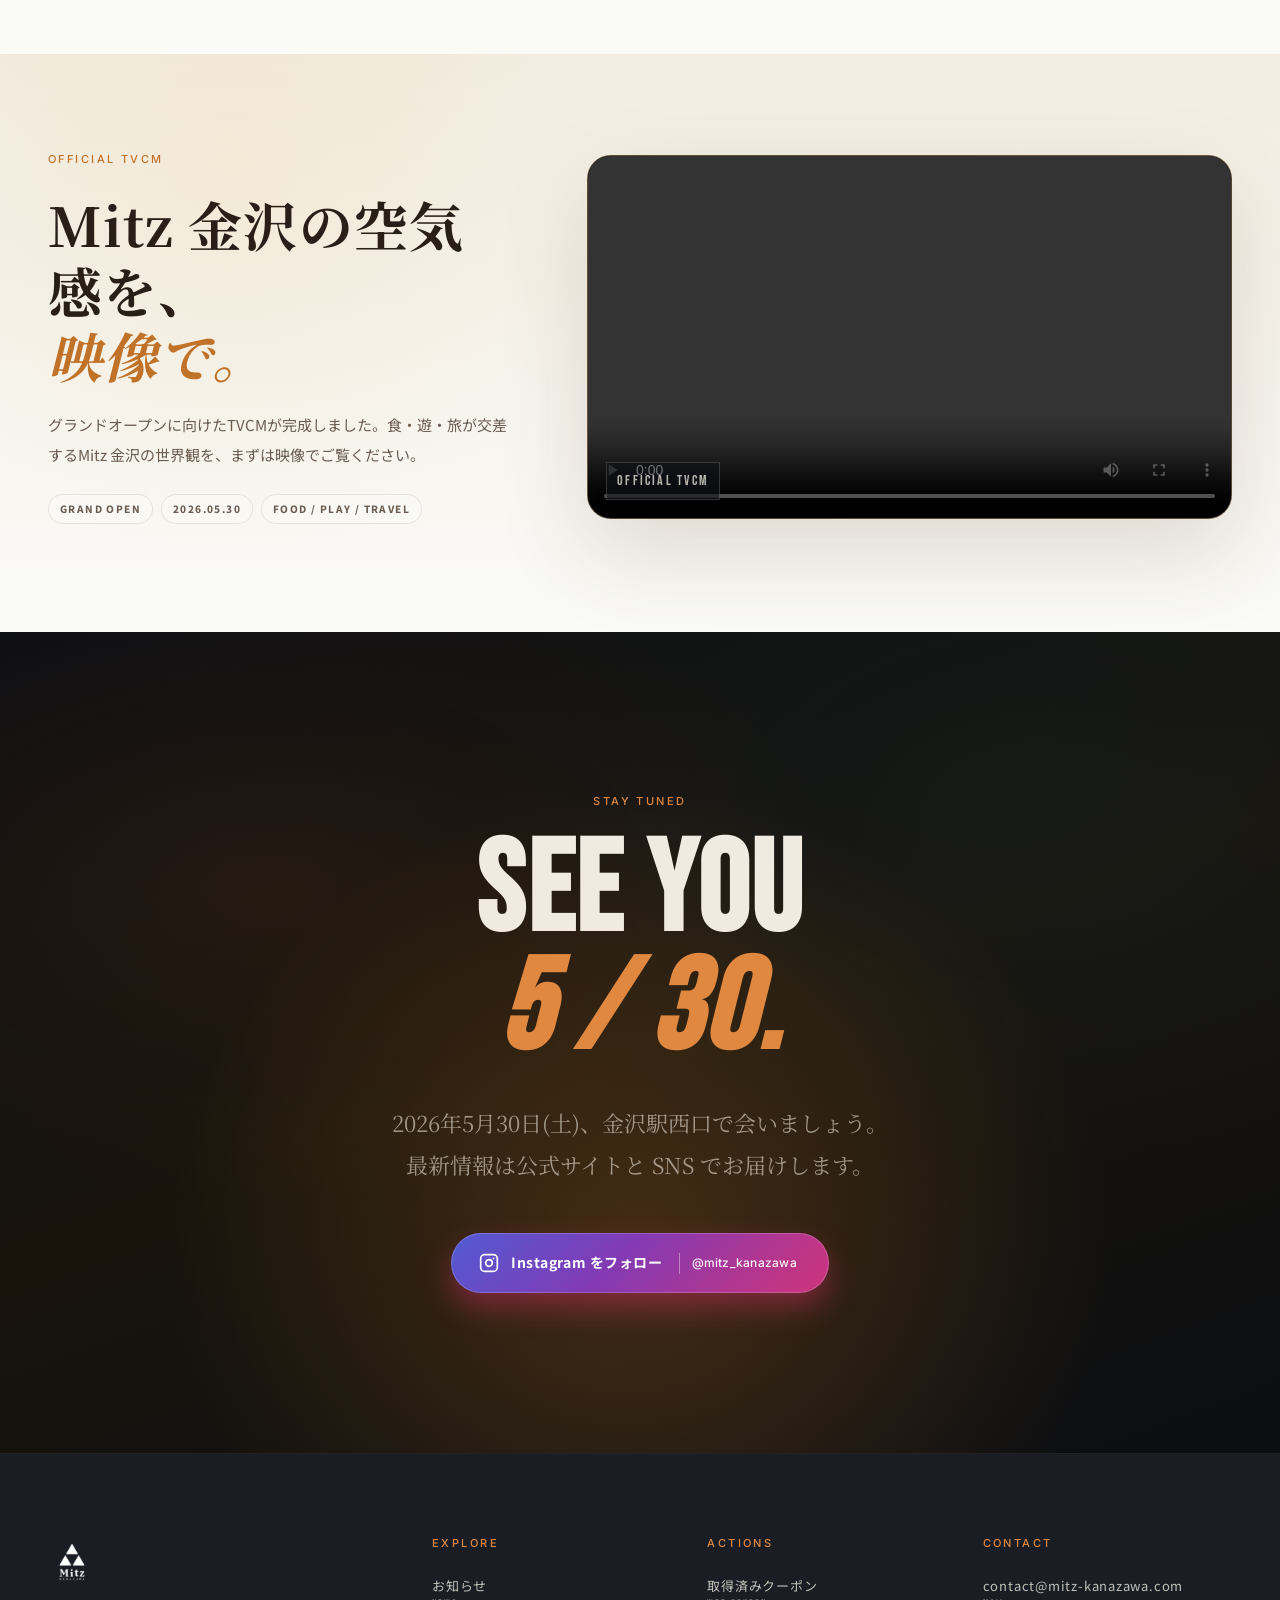
==== commit cad3ec54: "Add first visit FAQ and map CTA" ====
--- a/index.html
+++ b/index.html
@@ -159,6 +159,92 @@
         "image": "https://mitz-kanazawa.com/images/ogp-grand-open.jpg",
         "publisher": { "@id": "https://mitz-kanazawa.com/#organization" },
         "citation": "https://www.westjr.co.jp/press/article/2026/05/13/page_30638.html"
+      },
+      {
+        "@type": "FAQPage",
+        "@id": "https://mitz-kanazawa.com/#faq",
+        "mainEntity": [
+          {
+            "@type": "Question",
+            "name": "予約は必要ですか？",
+            "acceptedAnswer": {
+              "@type": "Answer",
+              "text": "通常利用やイベントごとの運用は内容により異なる場合があります。最新情報は公式Instagramまたは本サイトのお知らせをご確認ください。"
+            }
+          },
+          {
+            "@type": "Question",
+            "name": "子ども連れでも利用できますか？",
+            "acceptedAnswer": {
+              "@type": "Answer",
+              "text": "大人も子どもも楽しめる場所を目指しています。混雑状況やイベント内容により利用しやすい時間帯が変わる場合があります。"
+            }
+          },
+          {
+            "@type": "Question",
+            "name": "雨の日でも利用できますか？",
+            "acceptedAnswer": {
+              "@type": "Answer",
+              "text": "屋外プレイグラウンドを含む施設のため、天候により一部コンテンツの運用を変更する場合があります。"
+            }
+          },
+          {
+            "@type": "Question",
+            "name": "駐車場はありますか？",
+            "acceptedAnswer": {
+              "@type": "Answer",
+              "text": "専用駐車場の案内は現在行っていません。ご来場の際は公共交通機関または周辺の交通状況をご確認ください。"
+            }
+          },
+          {
+            "@type": "Question",
+            "name": "金沢駅から徒歩で行けますか？",
+            "acceptedAnswer": {
+              "@type": "Answer",
+              "text": "JR金沢駅 金沢港口（西口）から徒歩約5分の広岡エリアです。詳しい位置はGoogleマップでご確認ください。"
+            }
+          },
+          {
+            "@type": "Question",
+            "name": "飲食だけの利用はできますか？",
+            "acceptedAnswer": {
+              "@type": "Answer",
+              "text": "レストランバーを含む施設として準備しています。営業内容や提供メニューは最新情報をご確認ください。"
+            }
+          },
+          {
+            "@type": "Question",
+            "name": "キャンピングカーのレンタルはできますか？",
+            "acceptedAnswer": {
+              "@type": "Answer",
+              "text": "キャンピングカーレンタルを予定しています。申込方法や利用条件は決まり次第、本サイトまたは公式Instagramでご案内します。"
+            }
+          },
+          {
+            "@type": "Question",
+            "name": "ペット同伴は可能ですか？",
+            "acceptedAnswer": {
+              "@type": "Answer",
+              "text": "ペット同伴の可否や利用範囲は、運用ルールが確定次第ご案内します。"
+            }
+          },
+          {
+            "@type": "Question",
+            "name": "営業時間は何時までですか？",
+            "acceptedAnswer": {
+              "@type": "Answer",
+              "text": "営業時間は11:00から23:00を予定しています。イベント日や運用状況により変更となる場合があります。"
+            }
+          },
+          {
+            "@type": "Question",
+            "name": "支払い方法は何がありますか？",
+            "acceptedAnswer": {
+              "@type": "Answer",
+              "text": "支払い方法は現在確認中です。確定後、本サイトまたは公式Instagramでご案内します。"
+            }
+          }
+        ]
       }
     ]
   }
@@ -2946,6 +3032,225 @@
       filter: saturate(0.6) brightness(0.7) invert(0.92) hue-rotate(180deg);
     }
 
+    .map-cta {
+      display: inline-flex;
+      align-items: center;
+      justify-content: center;
+      gap: 10px;
+      width: 100%;
+      min-height: 52px;
+      margin: 0 0 22px;
+      border: 1px solid rgba(232, 185, 106, 0.48);
+      background:
+        linear-gradient(135deg, rgba(232, 185, 106, 0.22), rgba(212, 123, 56, 0.12)),
+        rgba(255, 255, 255, 0.20);
+      color: var(--ink);
+      border-radius: 14px;
+      font-size: 14px;
+      font-weight: 900;
+      letter-spacing: 0.08em;
+      text-decoration: none;
+    }
+    .map-cta:hover {
+      opacity: 1;
+      border-color: rgba(232, 185, 106, 0.74);
+      transform: translateY(-1px);
+    }
+    .map-cta svg {
+      width: 17px;
+      height: 17px;
+      color: var(--lantern);
+    }
+
+    /* ========== First Visit / FAQ ========== */
+    .visitor-guide {
+      background:
+        radial-gradient(circle at 12% 0%, rgba(232, 185, 106, 0.12), transparent 32%),
+        var(--bg-base);
+      border-top: 1px solid var(--line);
+    }
+    .visitor-guide-grid {
+      display: grid;
+      grid-template-columns: minmax(0, 0.88fr) minmax(0, 1.12fr);
+      gap: 56px;
+      align-items: start;
+    }
+    .visitor-intro-card {
+      position: sticky;
+      top: 104px;
+      padding: clamp(28px, 4vw, 44px);
+      border: 1px solid var(--line);
+      border-radius: 28px;
+      background:
+        linear-gradient(145deg, rgba(255, 255, 255, 0.66), rgba(255, 255, 255, 0.24)),
+        var(--bg-card);
+      box-shadow: var(--shadow-card);
+    }
+    [data-theme="dark"] .visitor-intro-card {
+      background:
+        linear-gradient(145deg, rgba(242, 237, 226, 0.08), rgba(242, 237, 226, 0.03)),
+        var(--bg-card);
+    }
+    .visitor-intro-card .label {
+      margin-bottom: 18px;
+    }
+    .visitor-intro-card h2 {
+      font-family: "Noto Serif JP", serif;
+      font-size: clamp(30px, 4vw, 48px);
+      line-height: 1.22;
+      letter-spacing: 0.02em;
+      color: var(--ink);
+      margin-bottom: 22px;
+    }
+    .visitor-intro-card h2 .gold {
+      color: var(--lantern);
+    }
+    .visitor-intro-card p {
+      color: var(--ink-muted);
+      font-size: 15px;
+      line-height: 2;
+    }
+    .visitor-guide-actions {
+      display: grid;
+      grid-template-columns: 1fr;
+      gap: 12px;
+      margin-top: 28px;
+    }
+    .visitor-guide-actions a {
+      display: inline-flex;
+      align-items: center;
+      justify-content: space-between;
+      gap: 14px;
+      min-height: 54px;
+      padding: 0 18px;
+      border: 1px solid var(--line);
+      border-radius: 14px;
+      background: rgba(255, 255, 255, 0.18);
+      color: var(--ink);
+      font-size: 13px;
+      font-weight: 900;
+      letter-spacing: 0.06em;
+      text-decoration: none;
+    }
+    .visitor-guide-actions a.primary {
+      border-color: rgba(232, 185, 106, 0.52);
+      background: linear-gradient(135deg, rgba(232, 185, 106, 0.24), rgba(212, 123, 56, 0.12));
+    }
+    .visitor-guide-actions a span {
+      color: var(--lantern);
+      font-family: "Bebas Neue", sans-serif;
+      font-size: 22px;
+      line-height: 1;
+    }
+    .faq-panel {
+      border: 1px solid var(--line);
+      border-radius: 28px;
+      background: var(--bg-card);
+      overflow: hidden;
+      box-shadow: var(--shadow-card);
+    }
+    .faq-head {
+      padding: 28px clamp(20px, 4vw, 36px);
+      border-bottom: 1px solid var(--line);
+      background:
+        linear-gradient(135deg, rgba(15, 17, 21, 0.04), rgba(232, 185, 106, 0.08));
+    }
+    [data-theme="dark"] .faq-head {
+      background:
+        linear-gradient(135deg, rgba(242, 237, 226, 0.06), rgba(232, 185, 106, 0.08));
+    }
+    .faq-head .label-faint {
+      margin-bottom: 10px;
+    }
+    .faq-head h3 {
+      font-family: "Noto Serif JP", serif;
+      font-size: clamp(28px, 4vw, 42px);
+      line-height: 1.25;
+      color: var(--ink);
+    }
+    .faq-list {
+      display: grid;
+    }
+    .faq-item {
+      border-bottom: 1px solid var(--line);
+    }
+    .faq-item:last-child {
+      border-bottom: 0;
+    }
+    .faq-item summary {
+      list-style: none;
+      display: grid;
+      grid-template-columns: auto 1fr auto;
+      gap: 14px;
+      align-items: center;
+      padding: 20px clamp(18px, 3vw, 32px);
+      color: var(--ink);
+      font-weight: 900;
+      cursor: pointer;
+    }
+    .faq-item summary::-webkit-details-marker {
+      display: none;
+    }
+    .faq-q {
+      color: var(--lantern);
+      font-family: "Bebas Neue", sans-serif;
+      font-size: 24px;
+      letter-spacing: 0.08em;
+      line-height: 1;
+    }
+    .faq-plus {
+      width: 28px;
+      height: 28px;
+      display: inline-grid;
+      place-items: center;
+      border: 1px solid var(--line);
+      border-radius: 999px;
+      color: var(--ink-muted);
+      transition: transform 0.2s ease, color 0.2s ease;
+    }
+    .faq-item[open] .faq-plus {
+      transform: rotate(45deg);
+      color: var(--lantern);
+    }
+    .faq-answer {
+      padding: 0 clamp(18px, 3vw, 32px) 22px calc(clamp(18px, 3vw, 32px) + 43px);
+      color: var(--ink-muted);
+      font-size: 14px;
+      line-height: 1.9;
+    }
+    .faq-answer a {
+      color: var(--lantern);
+      font-weight: 900;
+      text-decoration: underline;
+      text-underline-offset: 4px;
+    }
+    @media (max-width: 900px) {
+      .visitor-guide-grid {
+        grid-template-columns: 1fr;
+        gap: 28px;
+      }
+      .visitor-intro-card {
+        position: static;
+      }
+    }
+    @media (max-width: 560px) {
+      .visitor-intro-card,
+      .faq-panel {
+        border-radius: 20px;
+      }
+      .faq-item summary {
+        grid-template-columns: auto 1fr auto;
+        gap: 10px;
+        padding: 18px 16px;
+        font-size: 14px;
+        line-height: 1.55;
+      }
+      .faq-answer {
+        padding: 0 16px 20px 49px;
+        font-size: 13px;
+      }
+    }
+
     /* ========== Floating Actions (persistent CTA stack) ========== */
     .floating-actions {
       position: fixed;
@@ -4333,6 +4638,7 @@
       <a href="#three">3つの要素<span class="en">— three elements</span></a>
       <a href="#opening">オープニングイベント<span class="en">— opening event</span></a>
       <a href="#coupon">クーポン<span class="en">— coupon</span></a>
+      <a href="#first-visit">初めての方へ<span class="en">— first visit</span></a>
       <a href="#info">施設情報<span class="en">— information</span></a>
     </div>
     <div class="nav-actions">
@@ -4373,6 +4679,7 @@
     <a href="#three" class="mobile-drawer-link" data-drawer-link>3つの要素<span class="en">three elements</span></a>
     <a href="#opening" class="mobile-drawer-link" data-drawer-link>オープニングイベント<span class="en">opening event</span></a>
     <a href="#coupon" class="mobile-drawer-link" data-drawer-link>クーポン<span class="en">coupon</span></a>
+    <a href="#first-visit" class="mobile-drawer-link" data-drawer-link>初めての方へ<span class="en">first visit / faq</span></a>
     <a href="#sponsors" class="mobile-drawer-link" data-drawer-link>協賛・掲載について相談<span class="en">sponsorship</span></a>
     <a href="partners.html" class="mobile-drawer-link" data-drawer-link>協賛・協力パートナー<span class="en">partners</span></a>
     <a href="#info" class="mobile-drawer-link" data-drawer-link>施設情報<span class="en">information</span></a>
@@ -5308,6 +5615,13 @@
                 </div>
               </div>
             </div>
+            <a class="map-cta" href="https://www.google.com/maps/search/?api=1&query=%E7%9F%B3%E5%B7%9D%E7%9C%8C%E9%87%91%E6%B2%A2%E5%B8%82%E5%BA%83%E5%B2%A13-3-3" target="_blank" rel="noopener" aria-label="GoogleマップでMitz金沢の場所を開く">
+              <svg viewBox="0 0 24 24" fill="none" stroke="currentColor" stroke-width="1.9" stroke-linecap="round" stroke-linejoin="round" aria-hidden="true">
+                <path d="M12 21s7-4.4 7-11a7 7 0 1 0-14 0c0 6.6 7 11 7 11Z" />
+                <circle cx="12" cy="10" r="2.3" />
+              </svg>
+              Googleマップで開く
+            </a>
             <div class="map-embed">
               <iframe
                 src="https://maps.google.com/maps?hl=ja&q=%E7%9F%B3%E5%B7%9D%E7%9C%8C%E9%87%91%E6%B2%A2%E5%B8%82%E5%BA%83%E5%B2%A13-3-3&z=17&output=embed"
@@ -5317,6 +5631,78 @@
                 title="Mitz 金沢 アクセスマップ">
               </iframe>
             </div>
+          </div>
+        </div>
+      </div>
+    </div>
+  </section>
+
+  <!-- First Visit / FAQ -->
+  <section class="visitor-guide" id="first-visit" aria-labelledby="first-visit-title">
+    <div class="container">
+      <div class="visitor-guide-grid">
+        <div class="visitor-intro-card reveal">
+          <div class="label">07 — First Visit</div>
+          <h2 id="first-visit-title">初めての方へ<br><span class="gold">ご来場前の確認</span></h2>
+          <p>
+            Mitz金沢は、金沢駅西口・広岡に誕生する、食・遊・旅をテーマにした体験型カルチャーハブです。レストランバー、屋外プレイグラウンド、キャンピングカーレンタルを組み合わせ、大人も子どもも、それぞれのペースで楽しめる場所を目指しています。
+          </p>
+          <div class="visitor-guide-actions" aria-label="初めての方向け導線">
+            <a class="primary" href="https://www.google.com/maps/search/?api=1&query=%E7%9F%B3%E5%B7%9D%E7%9C%8C%E9%87%91%E6%B2%A2%E5%B8%82%E5%BA%83%E5%B2%A13-3-3" target="_blank" rel="noopener">
+              Googleマップで場所を確認 <span>→</span>
+            </a>
+            <a href="https://www.instagram.com/mitz_kanazawa" target="_blank" rel="noopener">
+              最新情報をInstagramで確認 <span>→</span>
+            </a>
+          </div>
+        </div>
+
+        <div class="faq-panel reveal reveal-delay-1" id="faq">
+          <div class="faq-head">
+            <div class="label-faint">FAQ / Before You Visit</div>
+            <h3>よくある質問</h3>
+          </div>
+          <div class="faq-list">
+            <details class="faq-item">
+              <summary><span class="faq-q">Q</span><span>予約は必要ですか？</span><span class="faq-plus">＋</span></summary>
+              <div class="faq-answer">通常利用やイベントごとの運用は内容により異なる場合があります。最新情報は<a href="https://www.instagram.com/mitz_kanazawa" target="_blank" rel="noopener">公式Instagram</a>または本サイトのお知らせをご確認ください。</div>
+            </details>
+            <details class="faq-item">
+              <summary><span class="faq-q">Q</span><span>子ども連れでも利用できますか？</span><span class="faq-plus">＋</span></summary>
+              <div class="faq-answer">大人も子どもも楽しめる場所を目指しています。混雑状況やイベント内容により利用しやすい時間帯が変わる場合があります。</div>
+            </details>
+            <details class="faq-item">
+              <summary><span class="faq-q">Q</span><span>雨の日でも利用できますか？</span><span class="faq-plus">＋</span></summary>
+              <div class="faq-answer">屋外プレイグラウンドを含む施設のため、天候により一部コンテンツの運用を変更する場合があります。最新情報をご確認ください。</div>
+            </details>
+            <details class="faq-item">
+              <summary><span class="faq-q">Q</span><span>駐車場はありますか？</span><span class="faq-plus">＋</span></summary>
+              <div class="faq-answer">専用駐車場の案内は現在行っていません。ご来場の際は公共交通機関または周辺の交通状況をご確認ください。</div>
+            </details>
+            <details class="faq-item">
+              <summary><span class="faq-q">Q</span><span>金沢駅から徒歩で行けますか？</span><span class="faq-plus">＋</span></summary>
+              <div class="faq-answer">JR金沢駅 金沢港口（西口）から徒歩約5分の広岡エリアです。詳しい位置はGoogleマップでご確認ください。</div>
+            </details>
+            <details class="faq-item">
+              <summary><span class="faq-q">Q</span><span>飲食だけの利用はできますか？</span><span class="faq-plus">＋</span></summary>
+              <div class="faq-answer">レストランバーを含む施設として準備しています。営業内容や提供メニューは最新情報をご確認ください。</div>
+            </details>
+            <details class="faq-item">
+              <summary><span class="faq-q">Q</span><span>キャンピングカーのレンタルはできますか？</span><span class="faq-plus">＋</span></summary>
+              <div class="faq-answer">キャンピングカーレンタルを予定しています。申込方法や利用条件は決まり次第、本サイトまたは公式Instagramでご案内します。</div>
+            </details>
+            <details class="faq-item">
+              <summary><span class="faq-q">Q</span><span>ペット同伴は可能ですか？</span><span class="faq-plus">＋</span></summary>
+              <div class="faq-answer">ペット同伴の可否や利用範囲は、運用ルールが確定次第ご案内します。</div>
+            </details>
+            <details class="faq-item">
+              <summary><span class="faq-q">Q</span><span>営業時間は何時までですか？</span><span class="faq-plus">＋</span></summary>
+              <div class="faq-answer">営業時間は11:00から23:00を予定しています。イベント日や運用状況により変更となる場合があります。</div>
+            </details>
+            <details class="faq-item">
+              <summary><span class="faq-q">Q</span><span>支払い方法は何がありますか？</span><span class="faq-plus">＋</span></summary>
+              <div class="faq-answer">支払い方法は現在確認中です。確定後、本サイトまたは公式Instagramでご案内します。</div>
+            </details>
           </div>
         </div>
       </div>
@@ -5390,6 +5776,7 @@
             <a href="#concept">Mitzのコンセプト<span class="sub">concept</span></a>
             <a href="#three">3つの要素<span class="sub">three elements</span></a>
             <a href="#event-schedule">イベントスケジュール<span class="sub">event schedule</span></a>
+            <a href="#first-visit">初めての方へ<span class="sub">first visit / faq</span></a>
             <a href="#info">施設情報<span class="sub">information</span></a>
           </div>
           <div class="footer-nav-group">
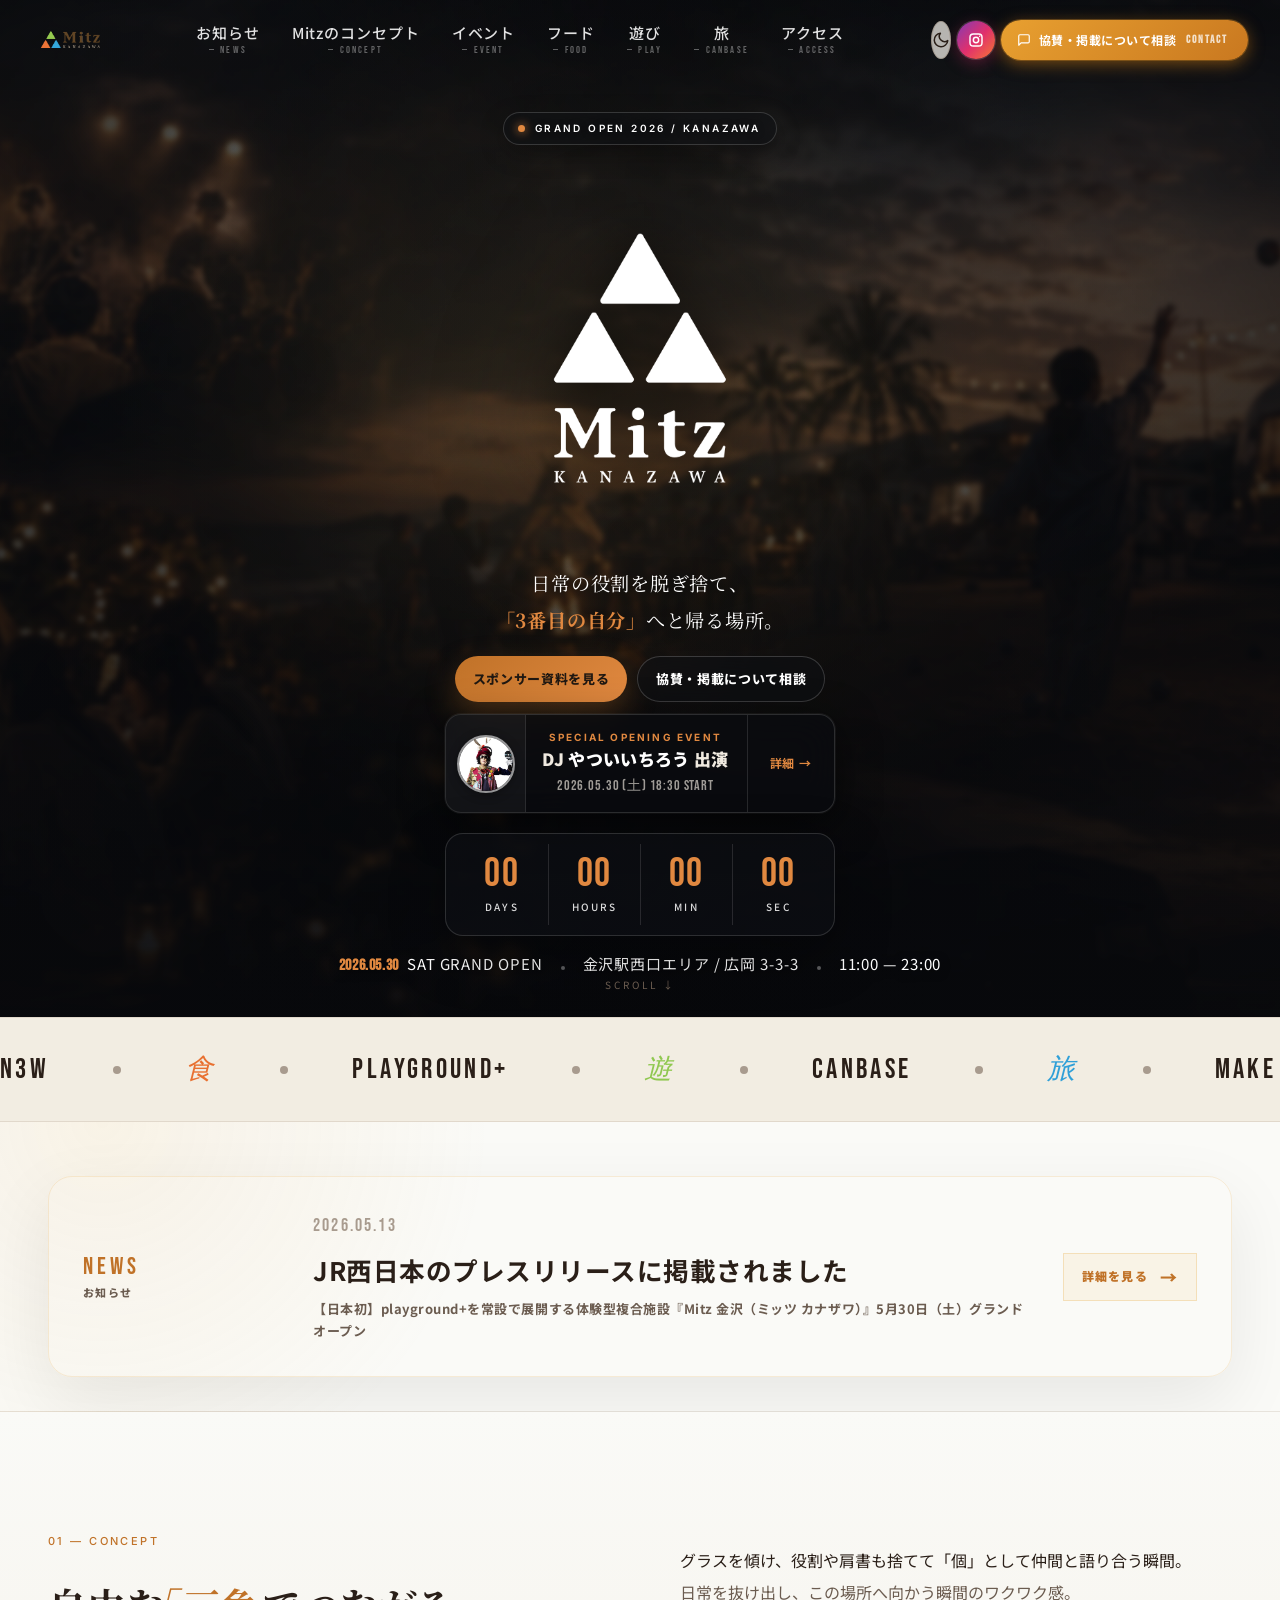
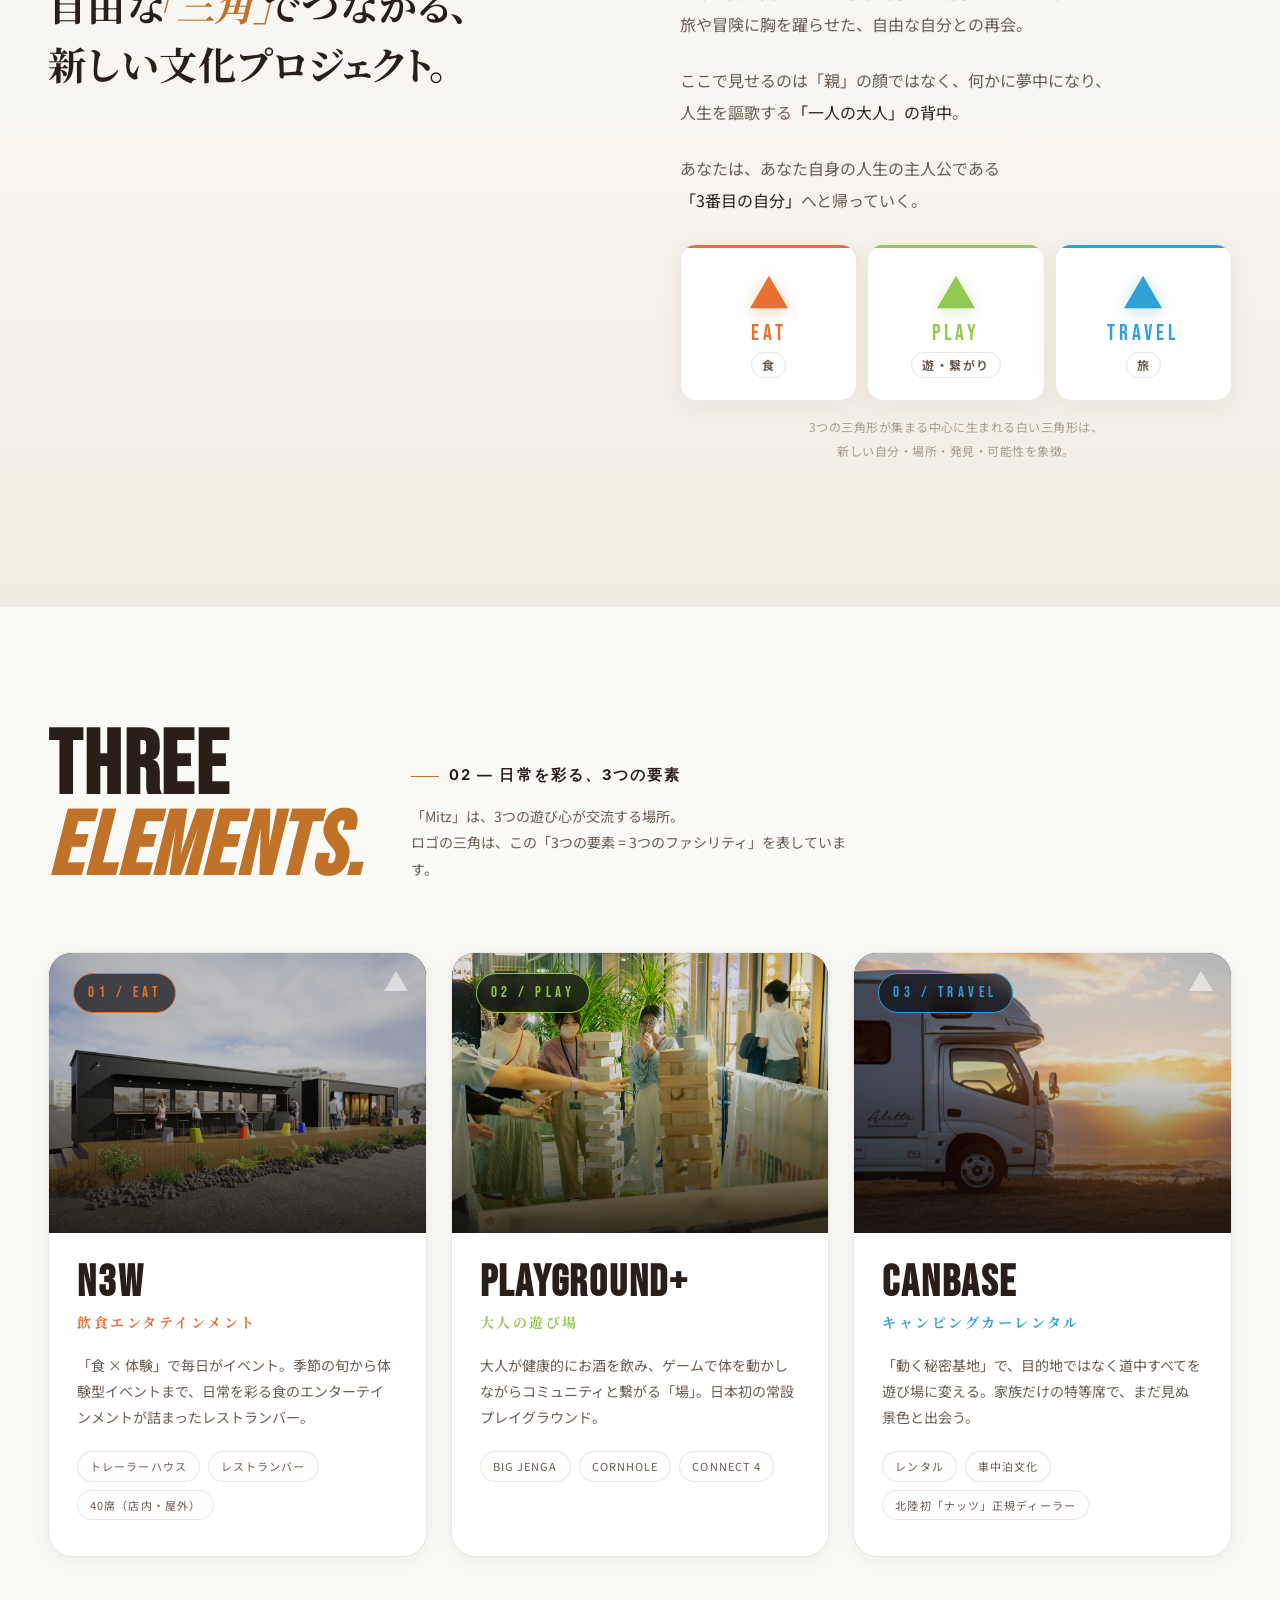
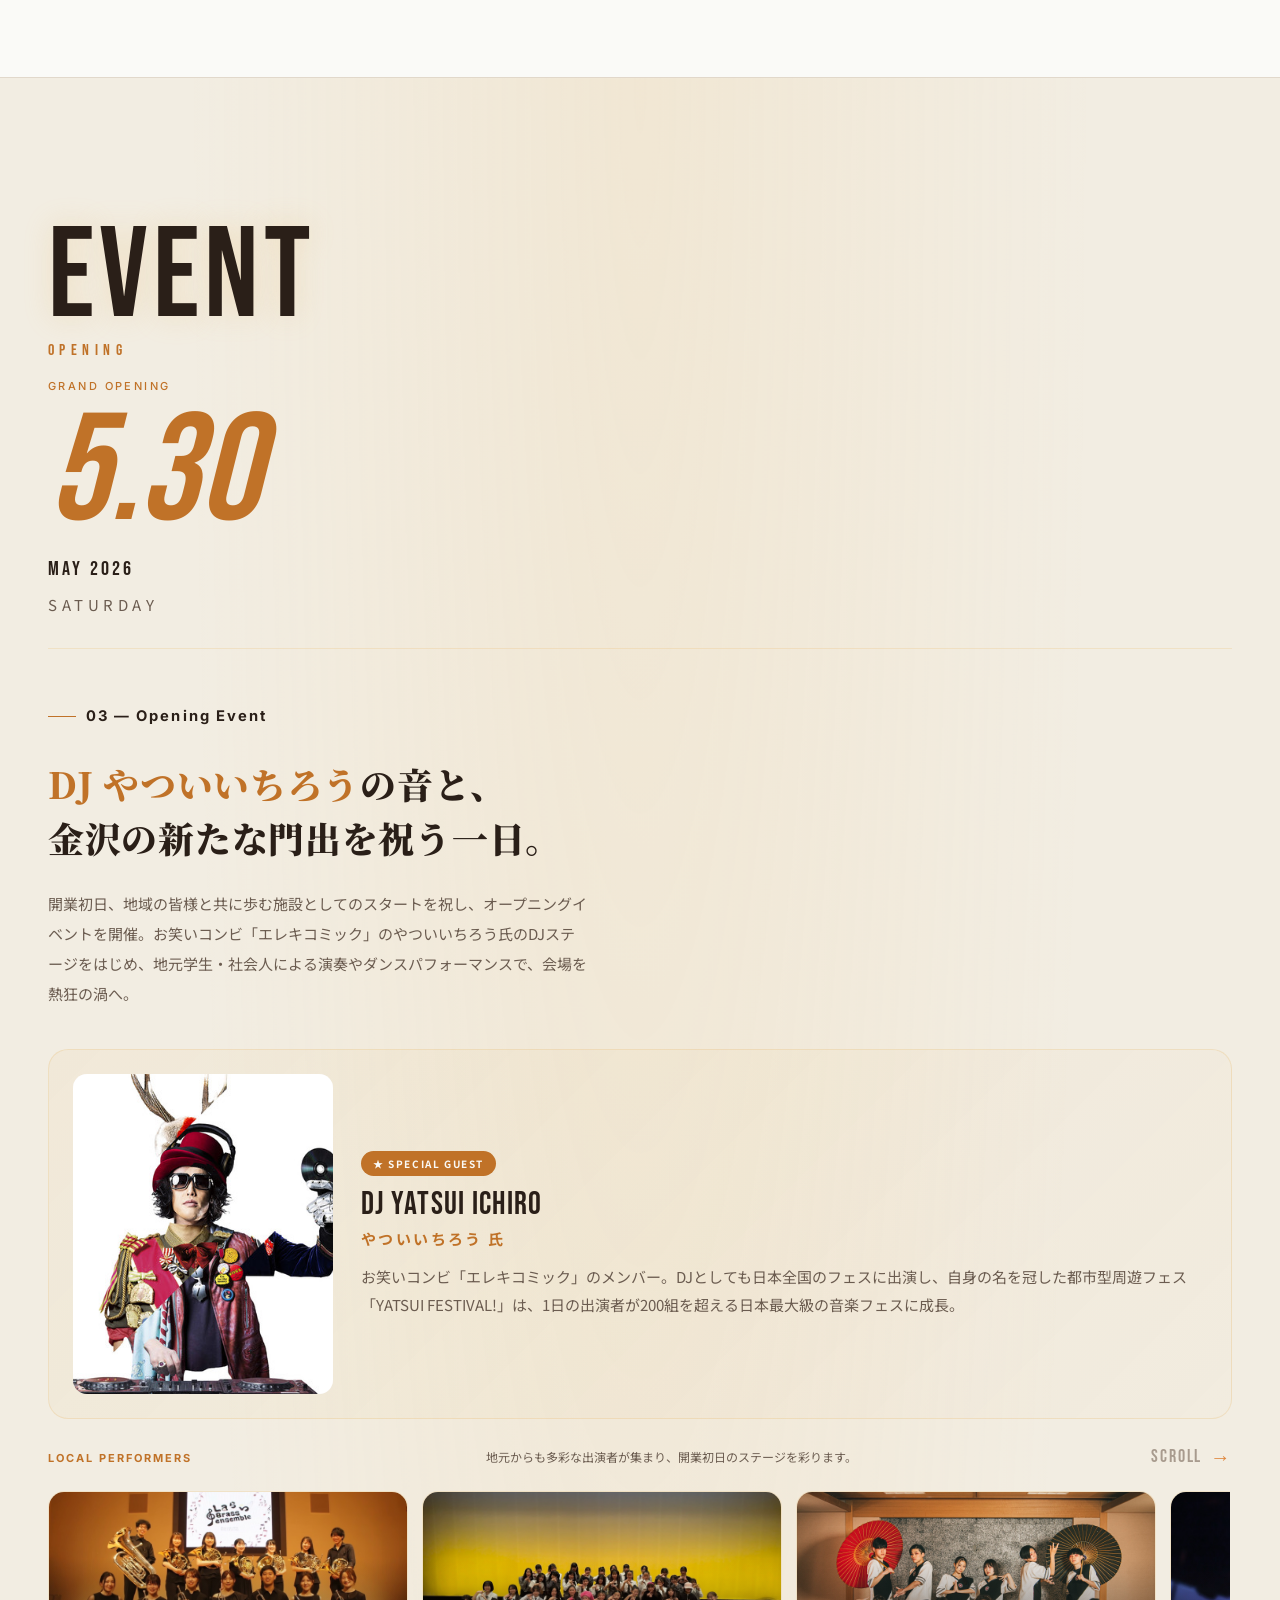
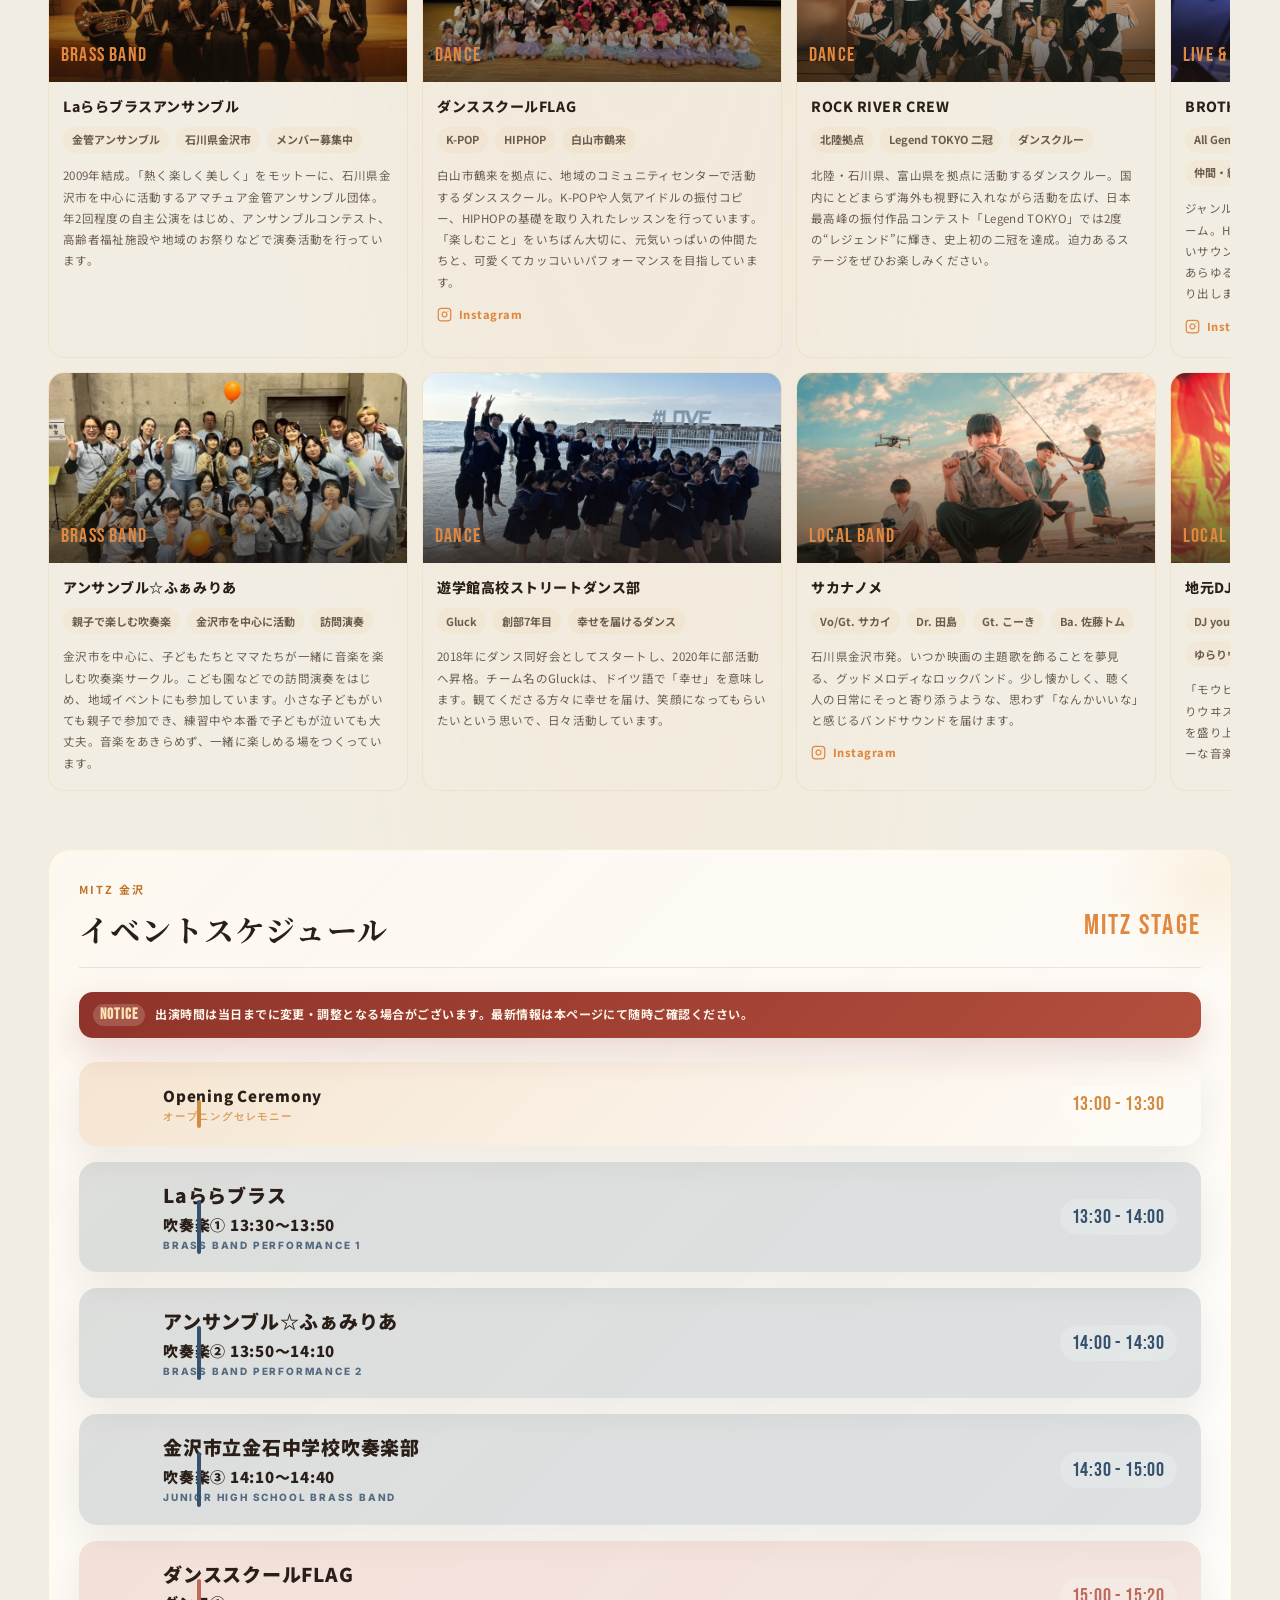
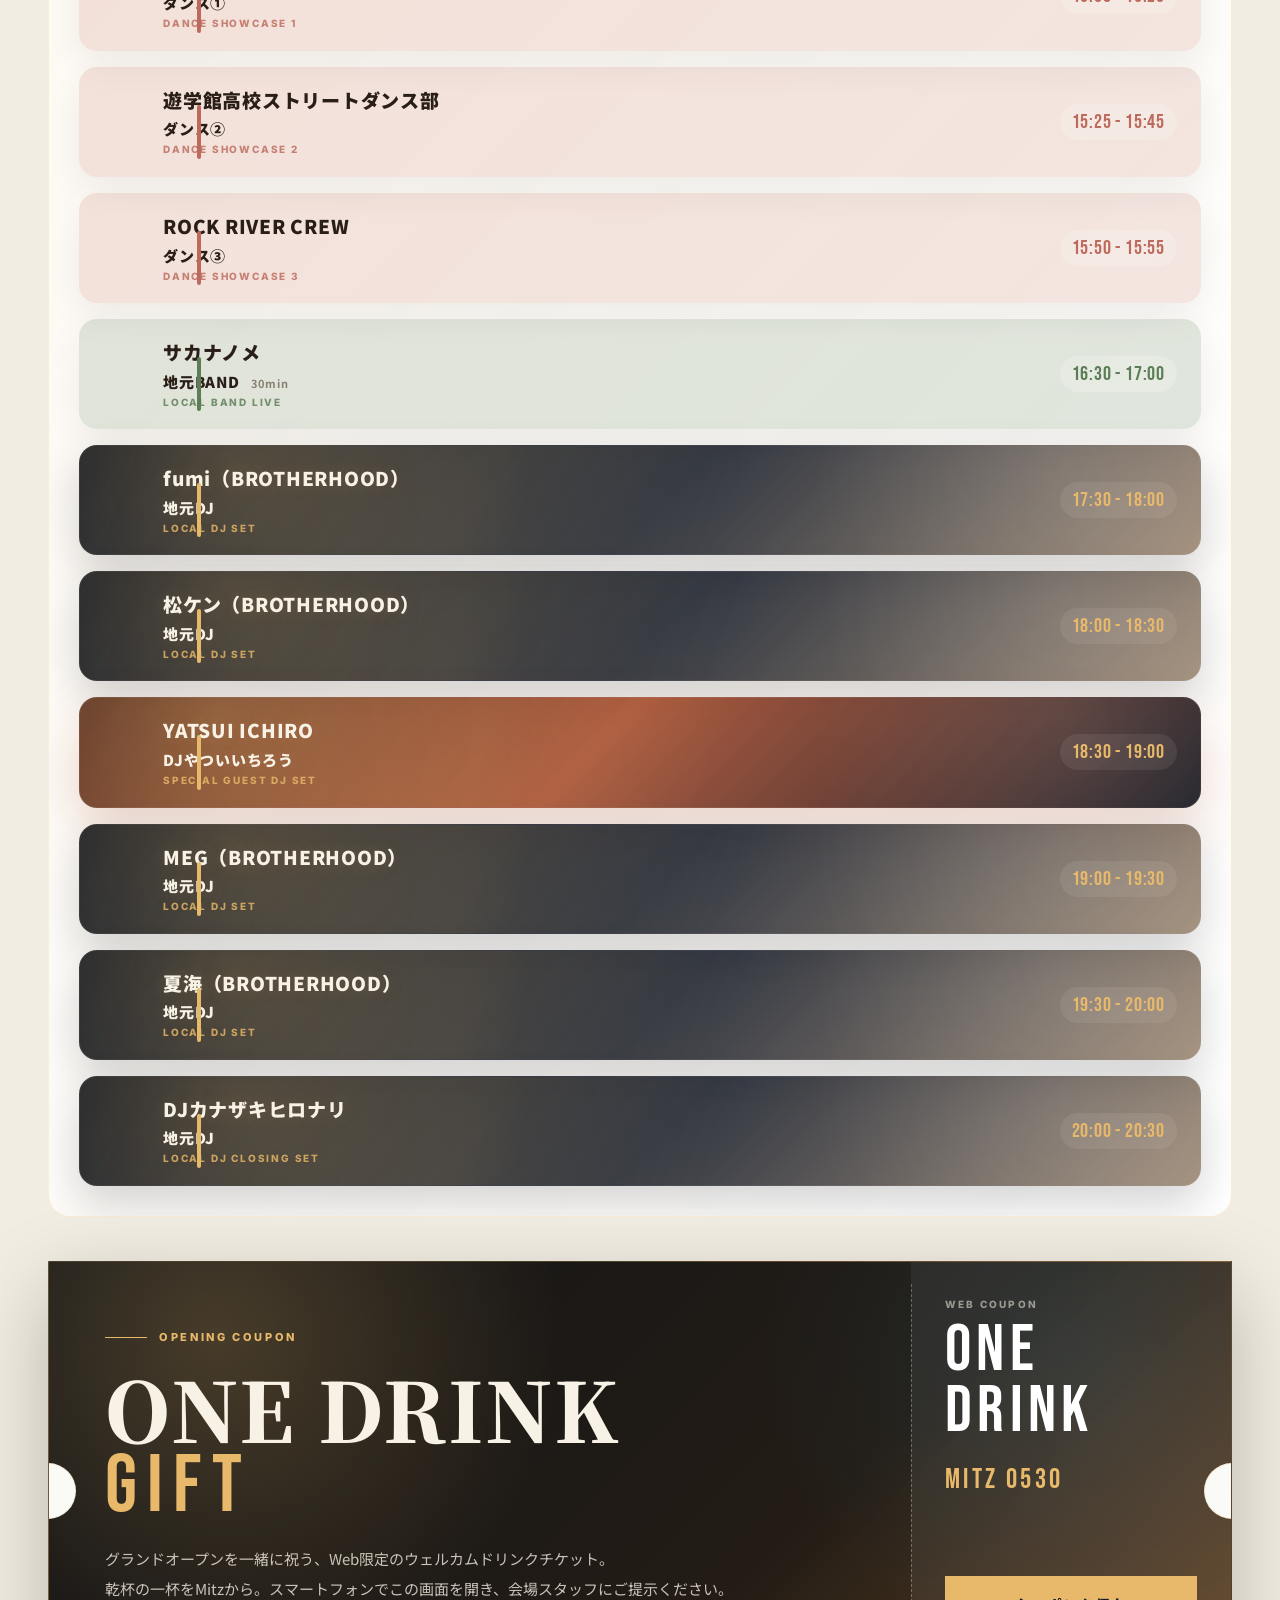
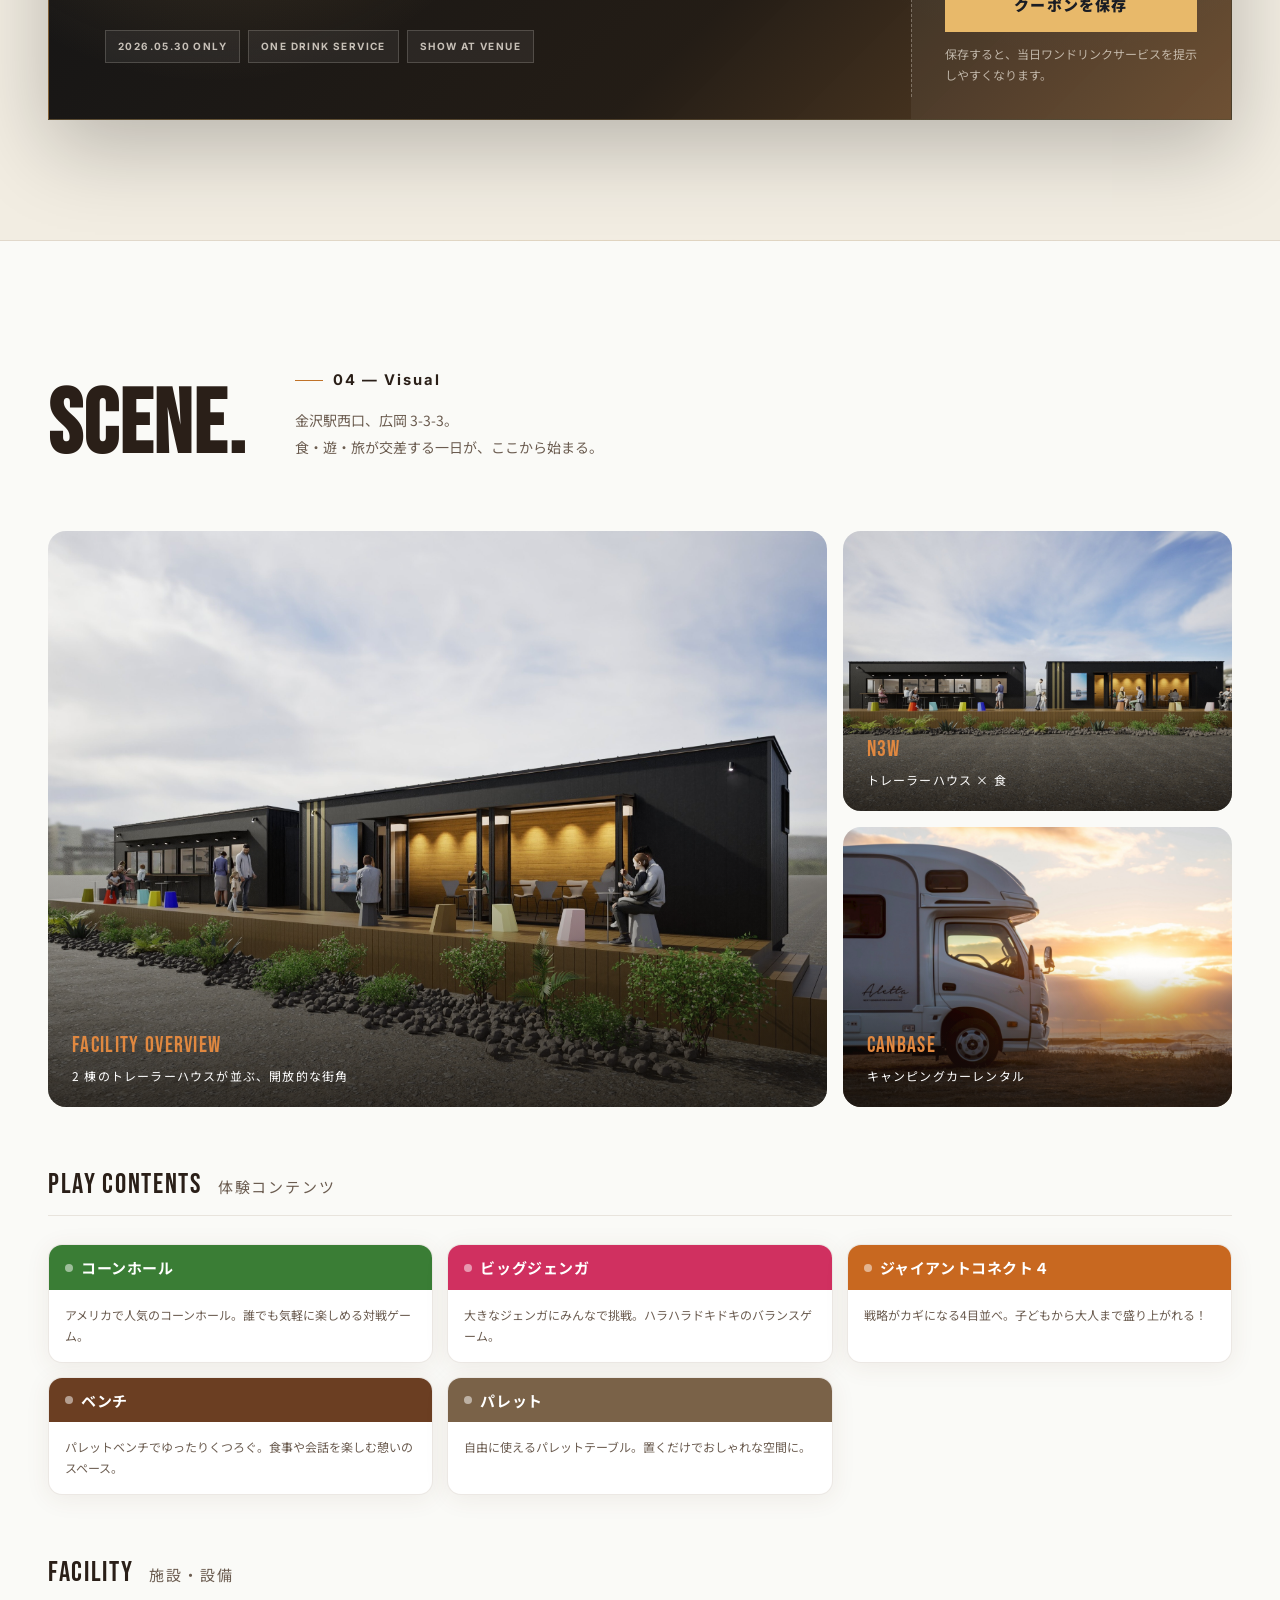
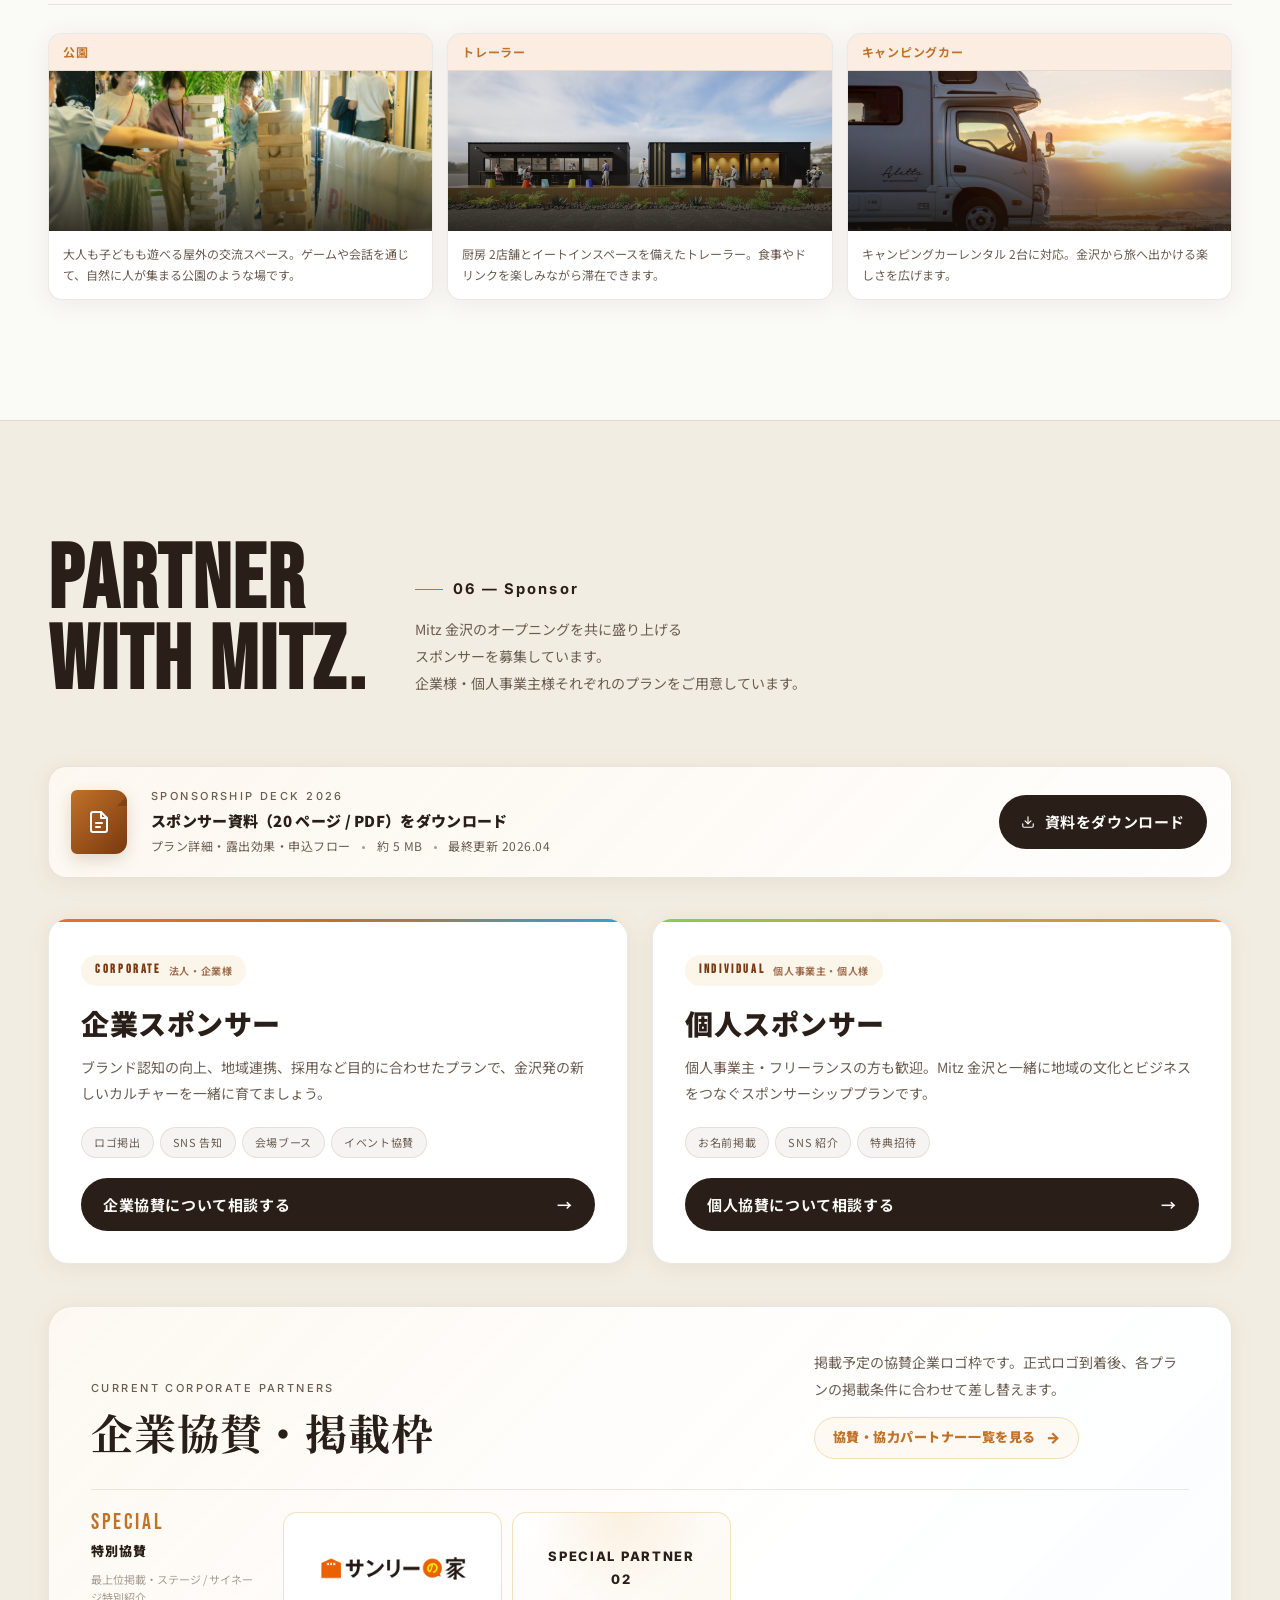
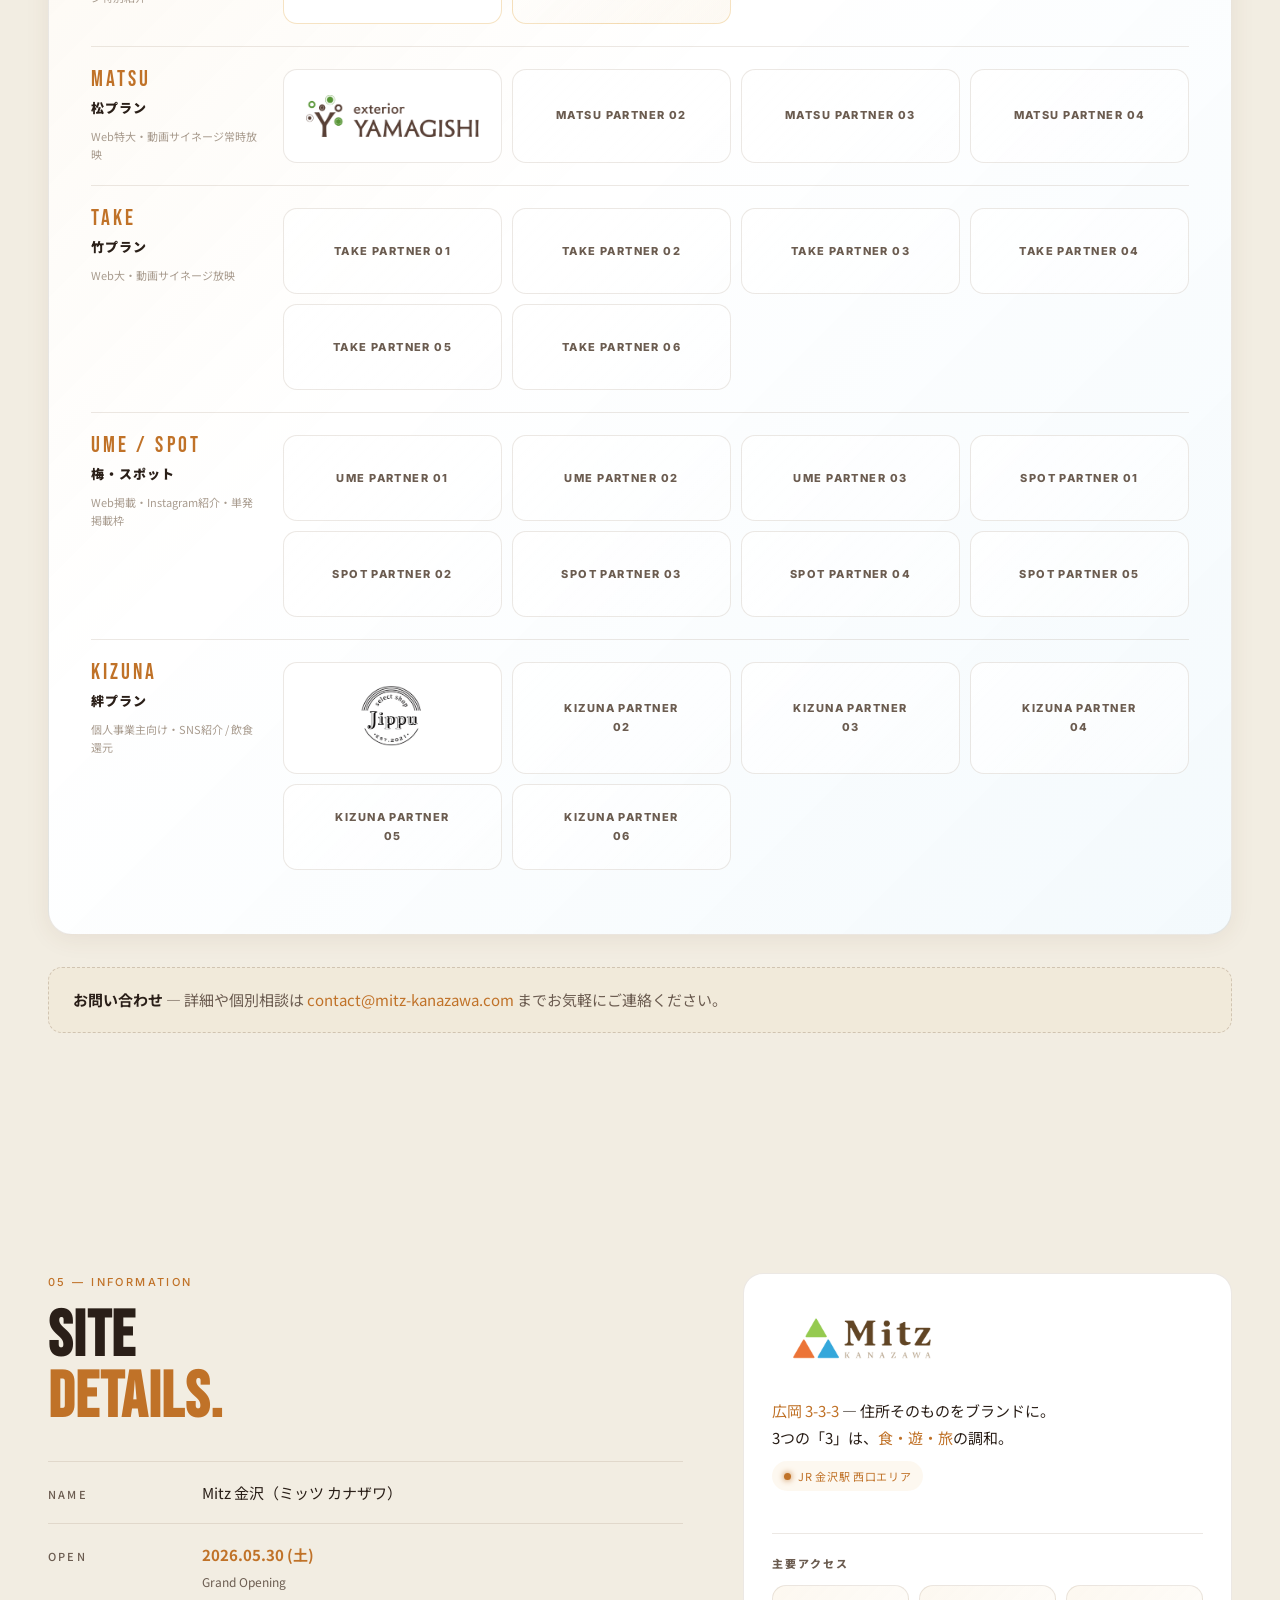
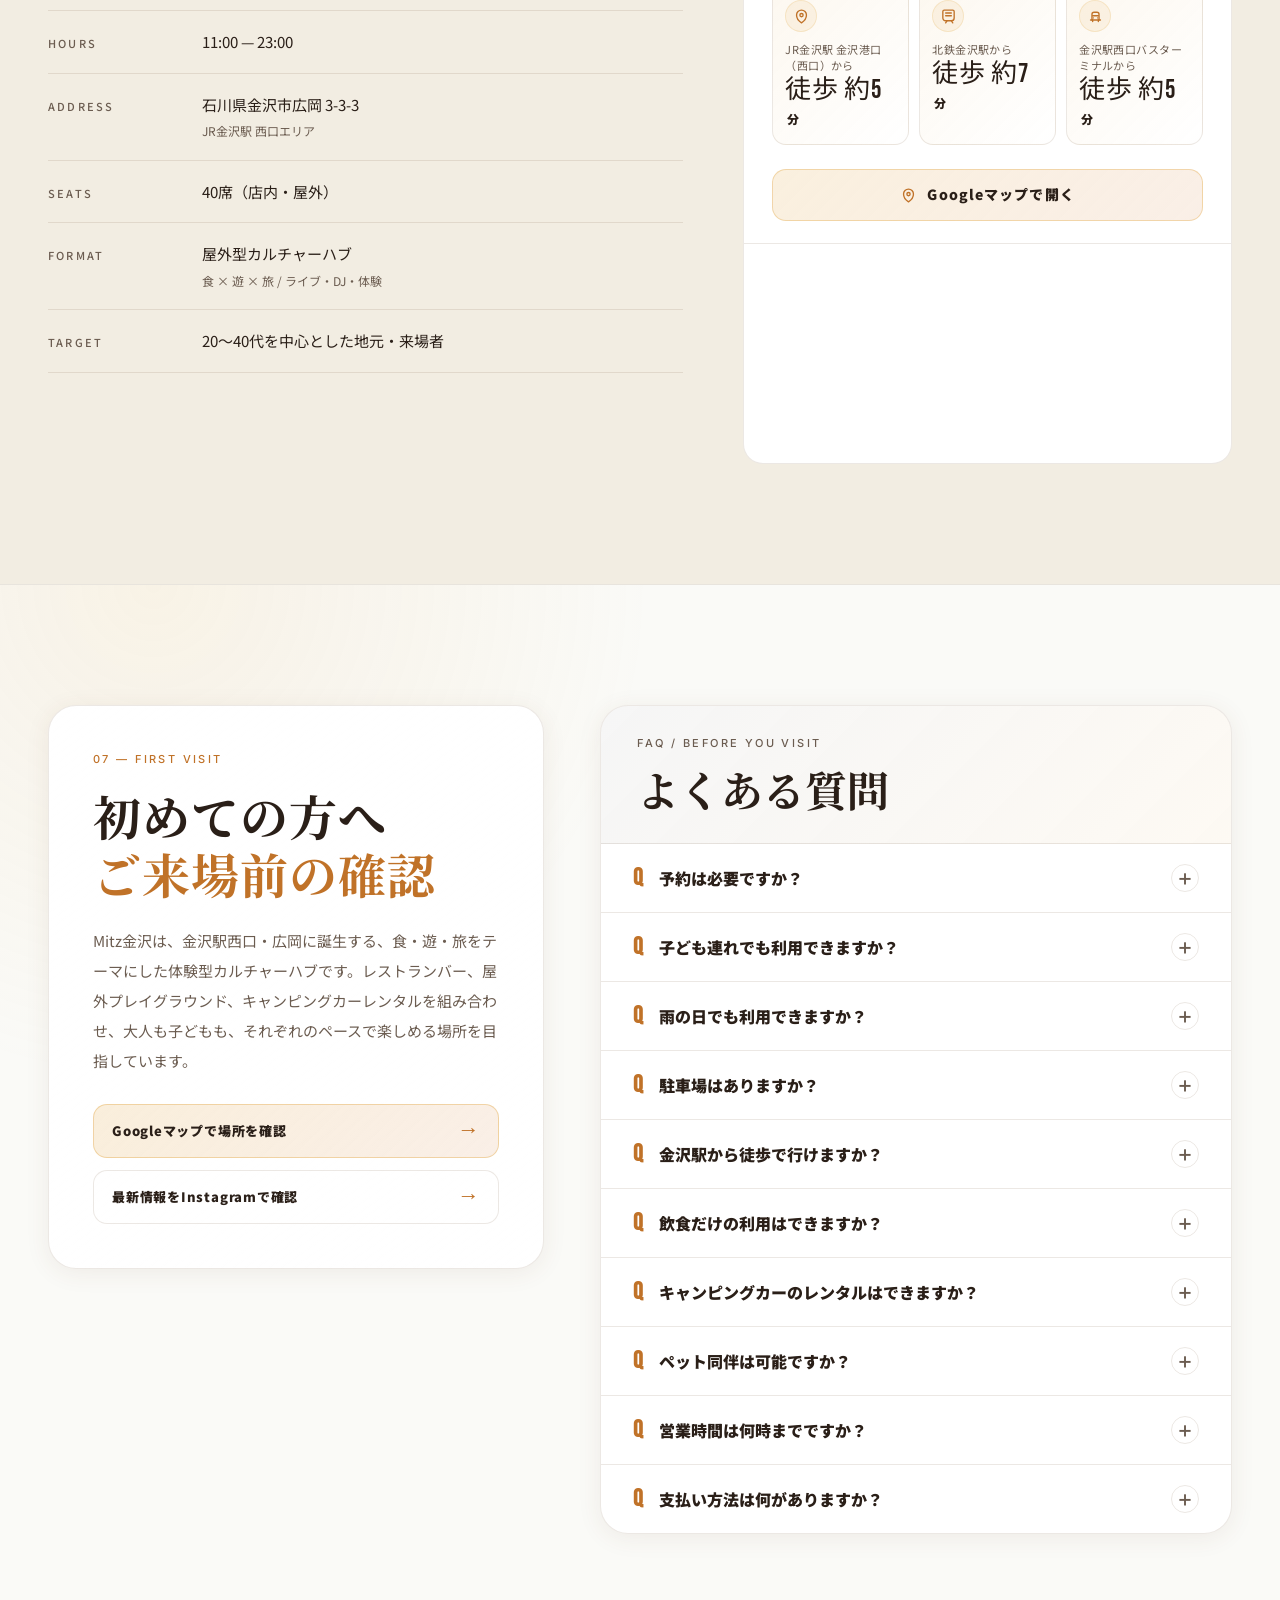
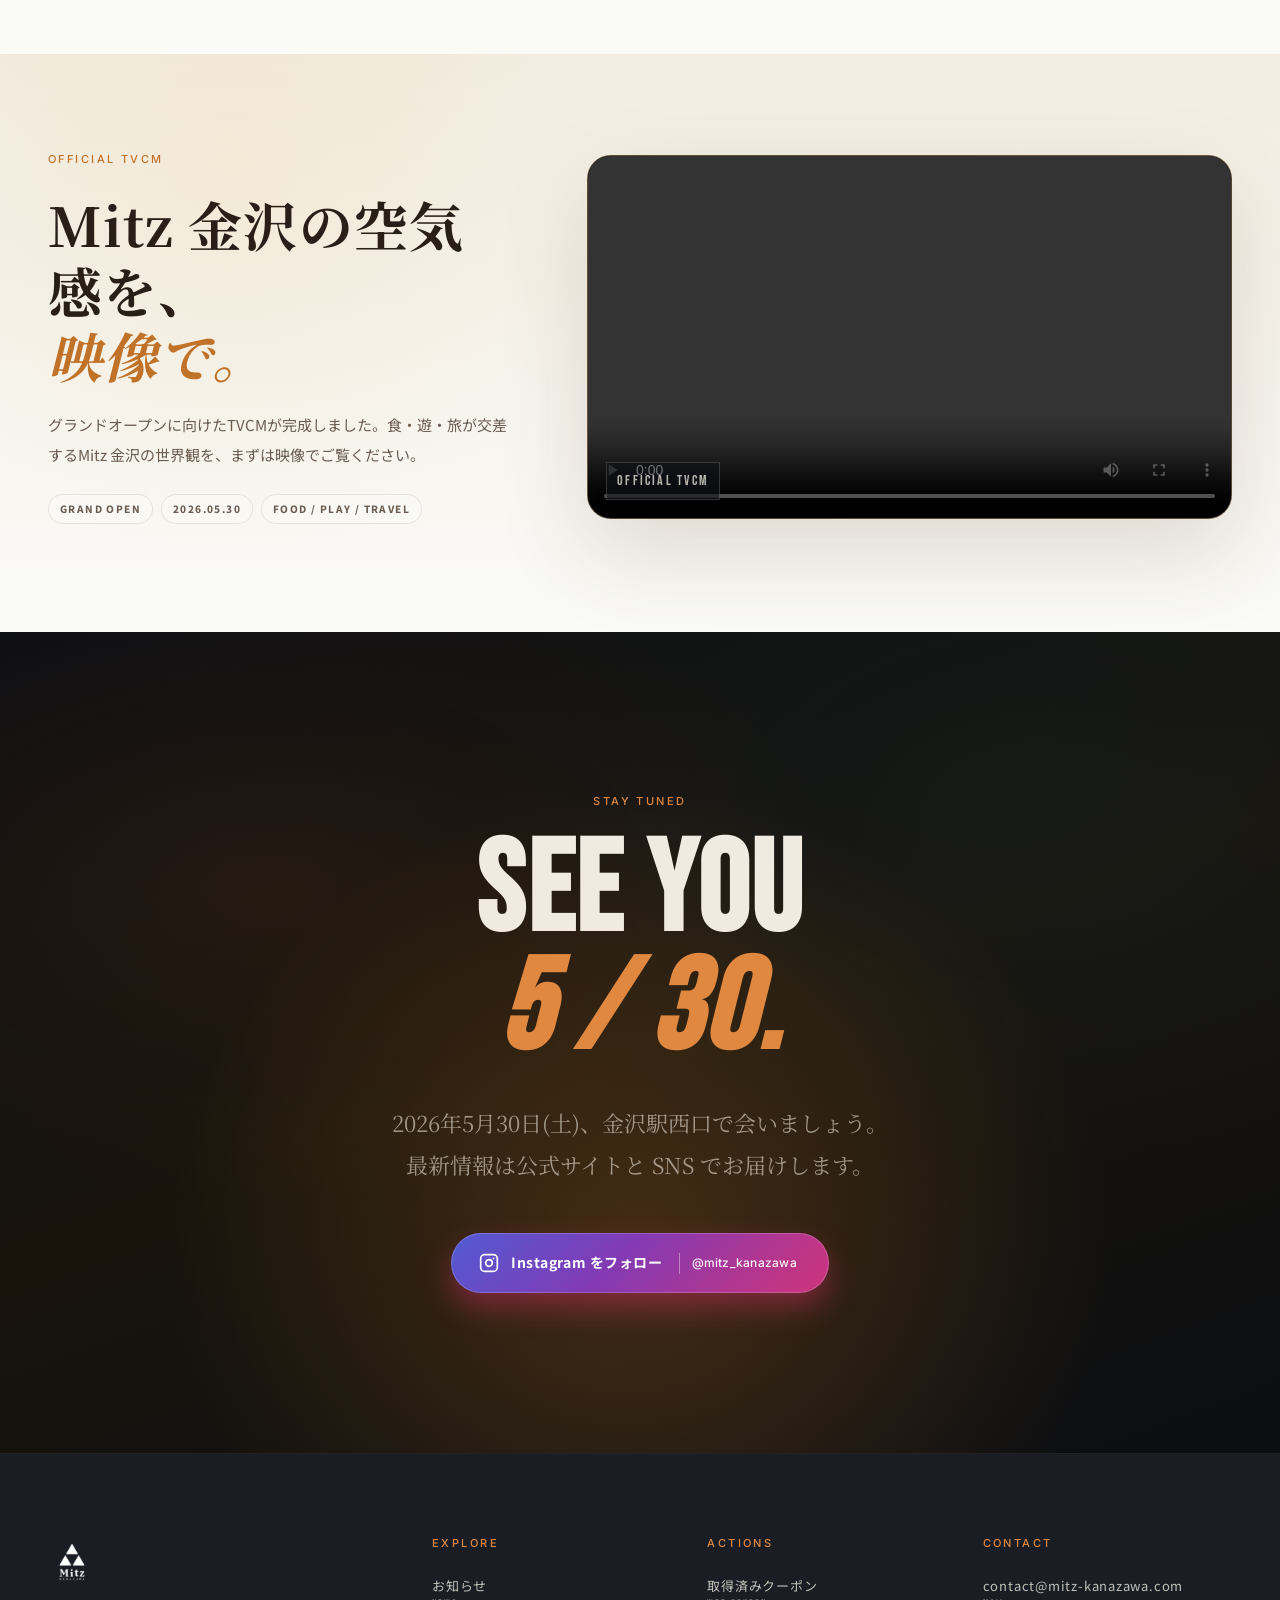
==== commit 98e83a39: "Add SEO landing page scaffolds" ====
--- a/index.html
+++ b/index.html
@@ -4635,11 +4635,11 @@
     <div class="nav-links">
       <a href="#news">お知らせ<span class="en">— news</span></a>
       <a href="#concept">Mitzのコンセプト<span class="en">— concept</span></a>
-      <a href="#three">3つの要素<span class="en">— three elements</span></a>
-      <a href="#opening">オープニングイベント<span class="en">— opening event</span></a>
-      <a href="#coupon">クーポン<span class="en">— coupon</span></a>
-      <a href="#first-visit">初めての方へ<span class="en">— first visit</span></a>
-      <a href="#info">施設情報<span class="en">— information</span></a>
+      <a href="event/">イベント<span class="en">— event</span></a>
+      <a href="food/">フード<span class="en">— food</span></a>
+      <a href="play/">遊び<span class="en">— play</span></a>
+      <a href="canbase/">旅<span class="en">— canbase</span></a>
+      <a href="access/">アクセス<span class="en">— access</span></a>
     </div>
     <div class="nav-actions">
       <button type="button" class="theme-toggle" id="themeToggle" aria-label="テーマを切り替え">
@@ -4677,11 +4677,15 @@
     <a href="#concept" class="mobile-drawer-link" data-drawer-link>Mitzのコンセプト<span class="en">concept</span></a>
     <a href="#tvcm" class="mobile-drawer-link" data-drawer-link>TVCM<span class="en">official tvcm</span></a>
     <a href="#three" class="mobile-drawer-link" data-drawer-link>3つの要素<span class="en">three elements</span></a>
-    <a href="#opening" class="mobile-drawer-link" data-drawer-link>オープニングイベント<span class="en">opening event</span></a>
-    <a href="#coupon" class="mobile-drawer-link" data-drawer-link>クーポン<span class="en">coupon</span></a>
+    <a href="event/" class="mobile-drawer-link" data-drawer-link>イベント情報<span class="en">event</span></a>
+    <a href="food/" class="mobile-drawer-link" data-drawer-link>フード・ドリンク<span class="en">food</span></a>
+    <a href="play/" class="mobile-drawer-link" data-drawer-link>遊び・体験<span class="en">play</span></a>
+    <a href="canbase/" class="mobile-drawer-link" data-drawer-link>キャンピングカー<span class="en">canbase</span></a>
+    <a href="access/" class="mobile-drawer-link" data-drawer-link>アクセス<span class="en">access</span></a>
+    <a href="coupon/" class="mobile-drawer-link" data-drawer-link>Webクーポン<span class="en">coupon</span></a>
     <a href="#first-visit" class="mobile-drawer-link" data-drawer-link>初めての方へ<span class="en">first visit / faq</span></a>
-    <a href="#sponsors" class="mobile-drawer-link" data-drawer-link>協賛・掲載について相談<span class="en">sponsorship</span></a>
-    <a href="partners.html" class="mobile-drawer-link" data-drawer-link>協賛・協力パートナー<span class="en">partners</span></a>
+    <a href="sponsor/" class="mobile-drawer-link" data-drawer-link>協賛・掲載について相談<span class="en">sponsorship</span></a>
+    <a href="partners/" class="mobile-drawer-link" data-drawer-link>協賛・協力パートナー<span class="en">partners</span></a>
     <a href="#info" class="mobile-drawer-link" data-drawer-link>施設情報<span class="en">information</span></a>
     <div class="mobile-drawer-cta">
       <a href="coupon.html" class="primary" data-drawer-link>
@@ -5454,7 +5458,7 @@
           </div>
           <p class="corporate-partners-copy">
             掲載予定の協賛企業ロゴ枠です。正式ロゴ到着後、各プランの掲載条件に合わせて差し替えます。
-            <a href="partners.html" class="corporate-partners-link">協賛・協力パートナー一覧を見る<span class="arrow">→</span></a>
+            <a href="partners/" class="corporate-partners-link">協賛・協力パートナー一覧を見る<span class="arrow">→</span></a>
           </p>
         </div>
 
@@ -5774,17 +5778,19 @@
             <a href="#news">お知らせ<span class="sub">news</span></a>
             <a href="#tvcm">TVCM<span class="sub">official tvcm</span></a>
             <a href="#concept">Mitzのコンセプト<span class="sub">concept</span></a>
-            <a href="#three">3つの要素<span class="sub">three elements</span></a>
-            <a href="#event-schedule">イベントスケジュール<span class="sub">event schedule</span></a>
+            <a href="event/">イベント情報<span class="sub">event</span></a>
+            <a href="food/">フード・ドリンク<span class="sub">food / drink</span></a>
+            <a href="play/">遊び・体験<span class="sub">playground+</span></a>
+            <a href="canbase/">キャンピングカー<span class="sub">canbase</span></a>
+            <a href="access/">アクセス<span class="sub">access</span></a>
             <a href="#first-visit">初めての方へ<span class="sub">first visit / faq</span></a>
-            <a href="#info">施設情報<span class="sub">information</span></a>
           </div>
           <div class="footer-nav-group">
             <span class="label">Actions</span>
-            <a href="coupon.html">取得済みクーポン<span class="sub">web coupon</span></a>
-            <a href="#sponsors">協賛・掲載について相談<span class="sub">sponsorship</span></a>
+            <a href="coupon/">取得済みクーポン<span class="sub">web coupon</span></a>
+            <a href="sponsor/">協賛・掲載について相談<span class="sub">sponsorship</span></a>
             <a href="assets/Mitz_Sponsorship_2026.pdf" download="Mitz_Sponsorship_2026.pdf" target="_blank" rel="noopener">スポンサー資料PDF<span class="sub">download deck</span></a>
-            <a href="partners.html">協賛・協力パートナー<span class="sub">partners</span></a>
+            <a href="partners/">協賛・協力パートナー<span class="sub">partners</span></a>
           </div>
           <div class="footer-nav-group">
             <span class="label">Contact</span>
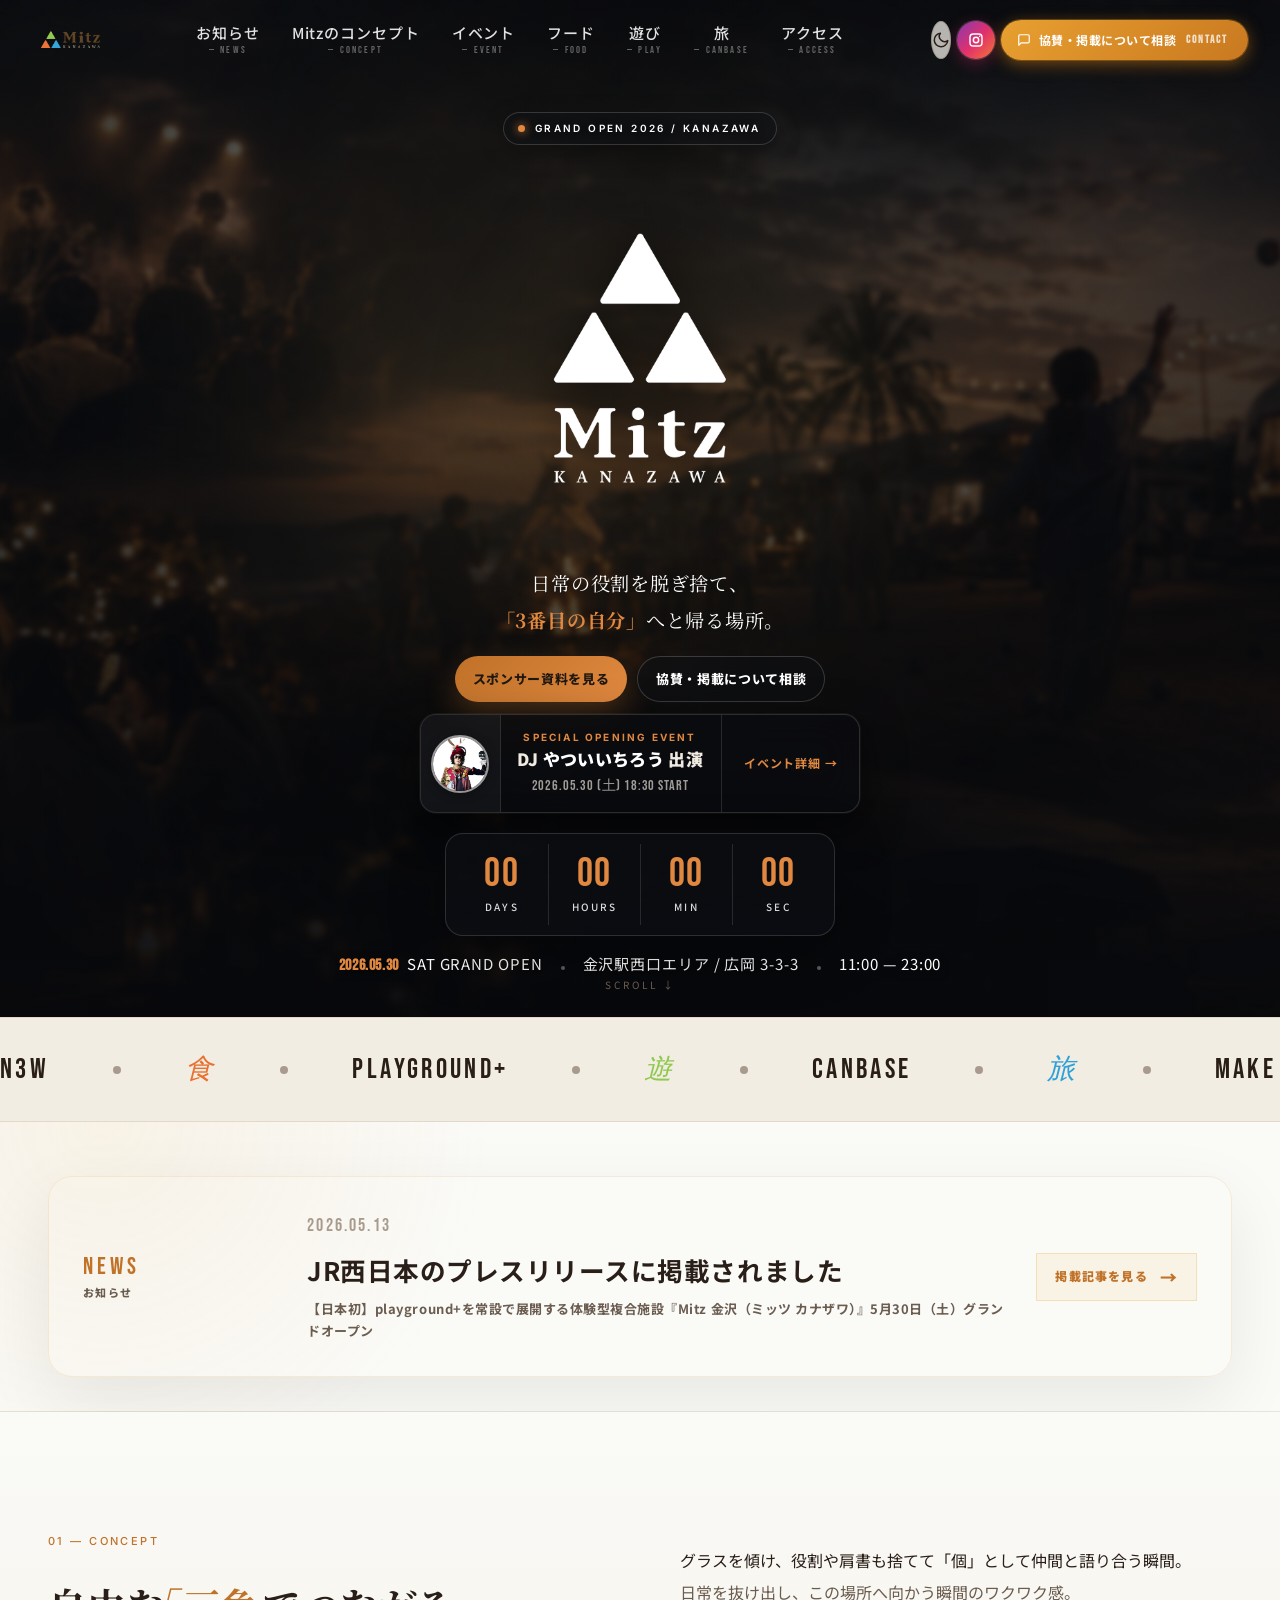
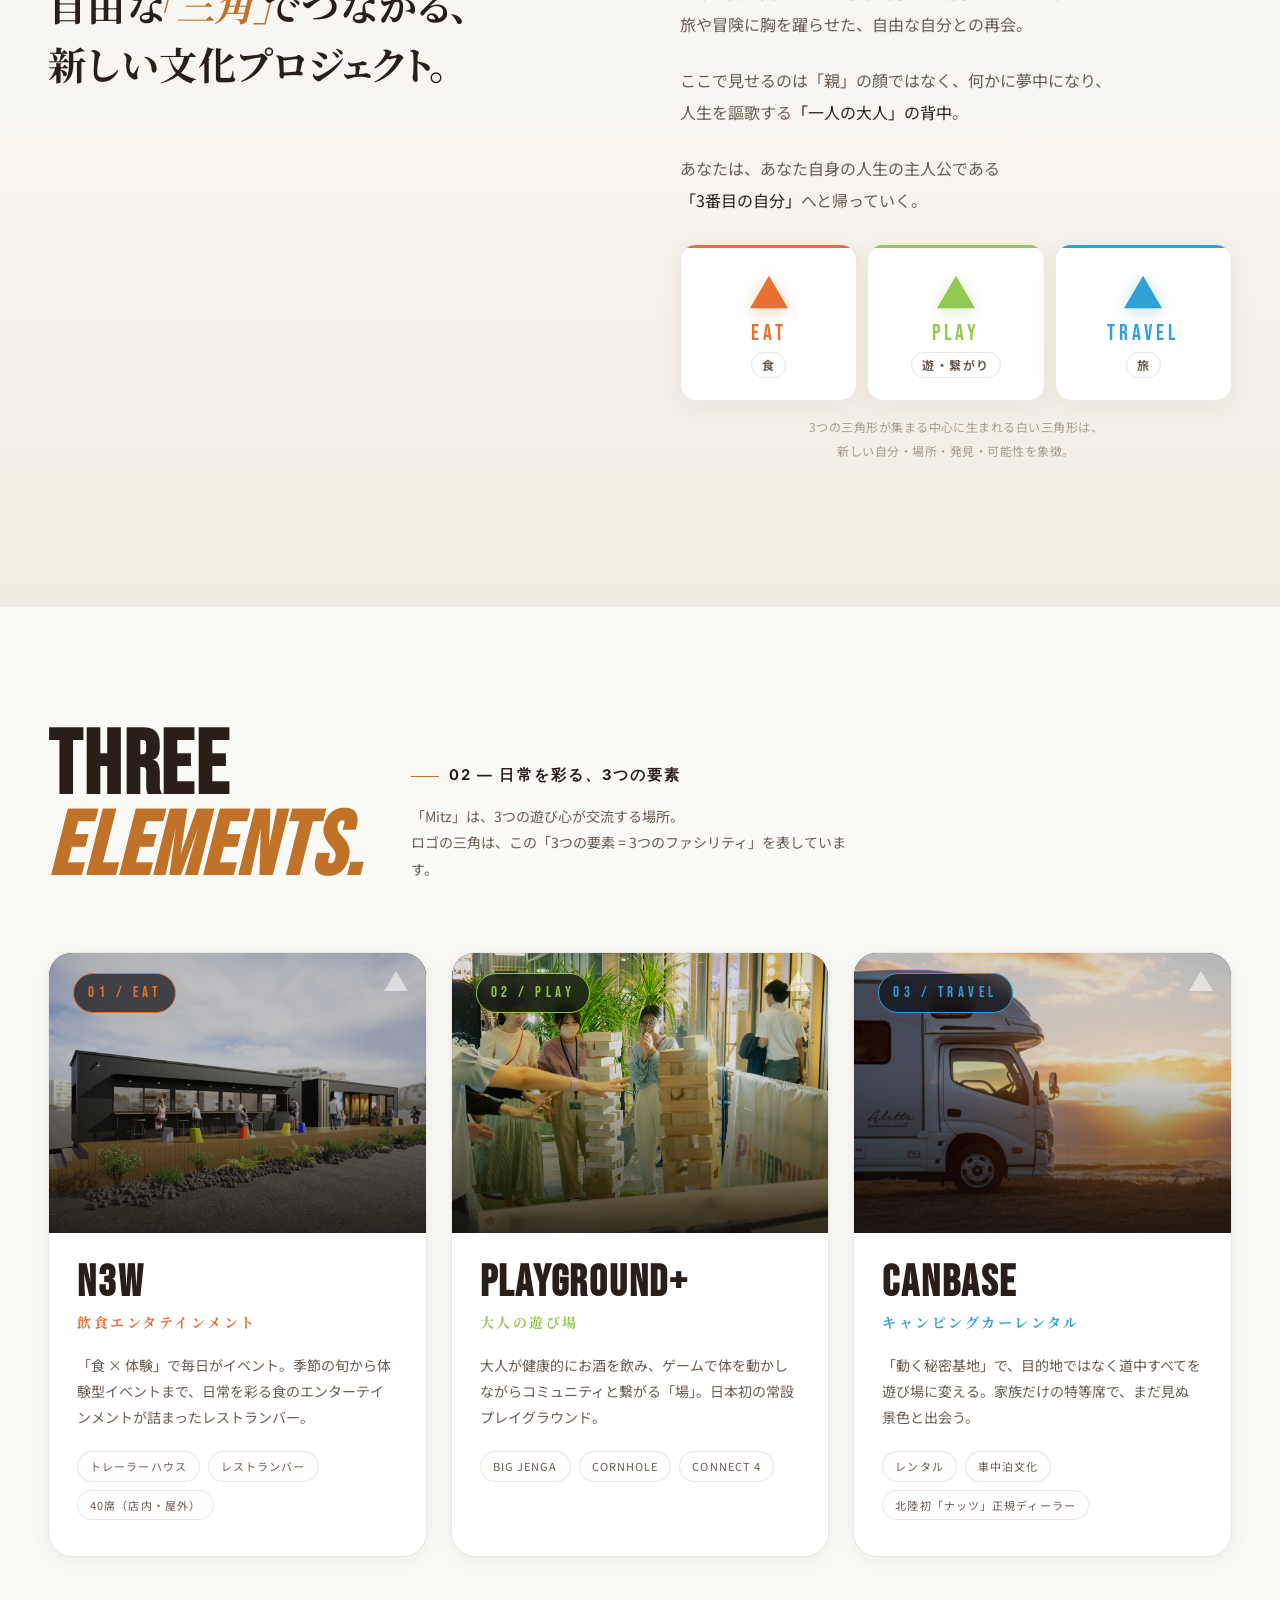
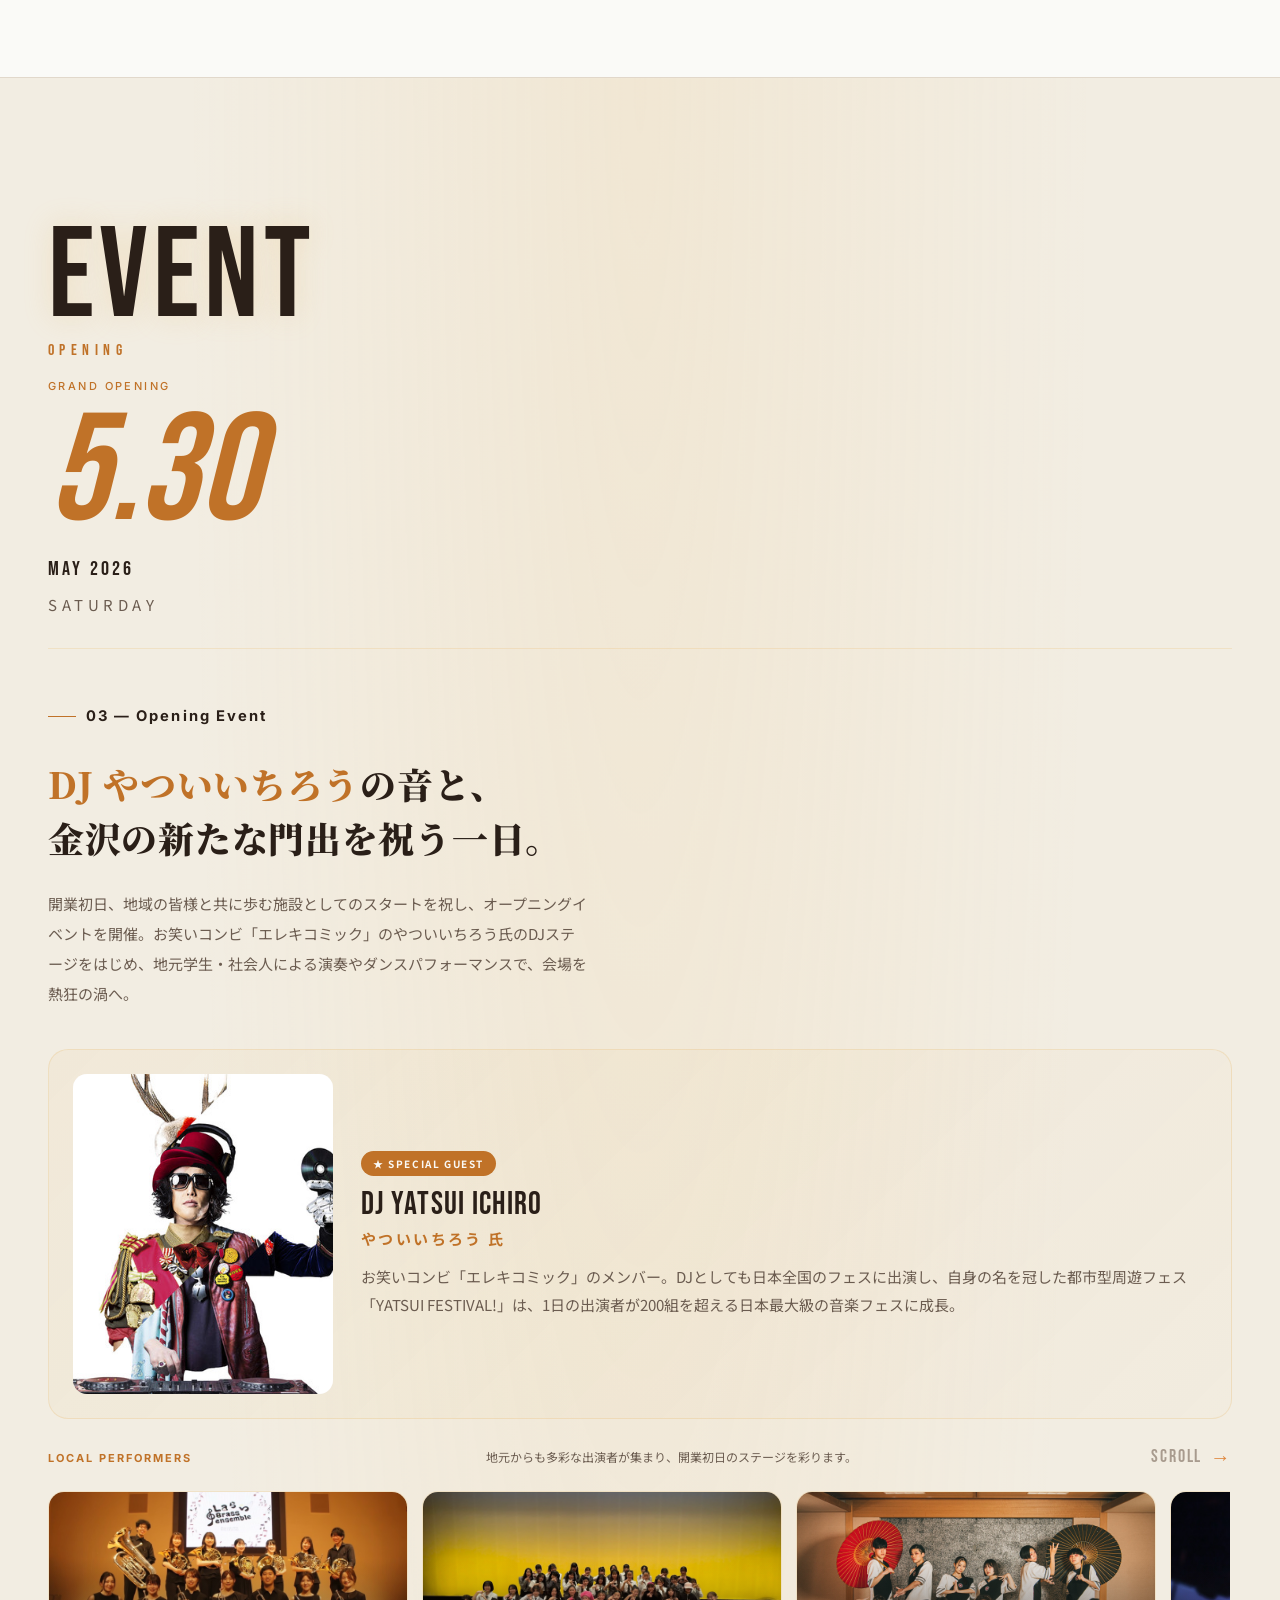
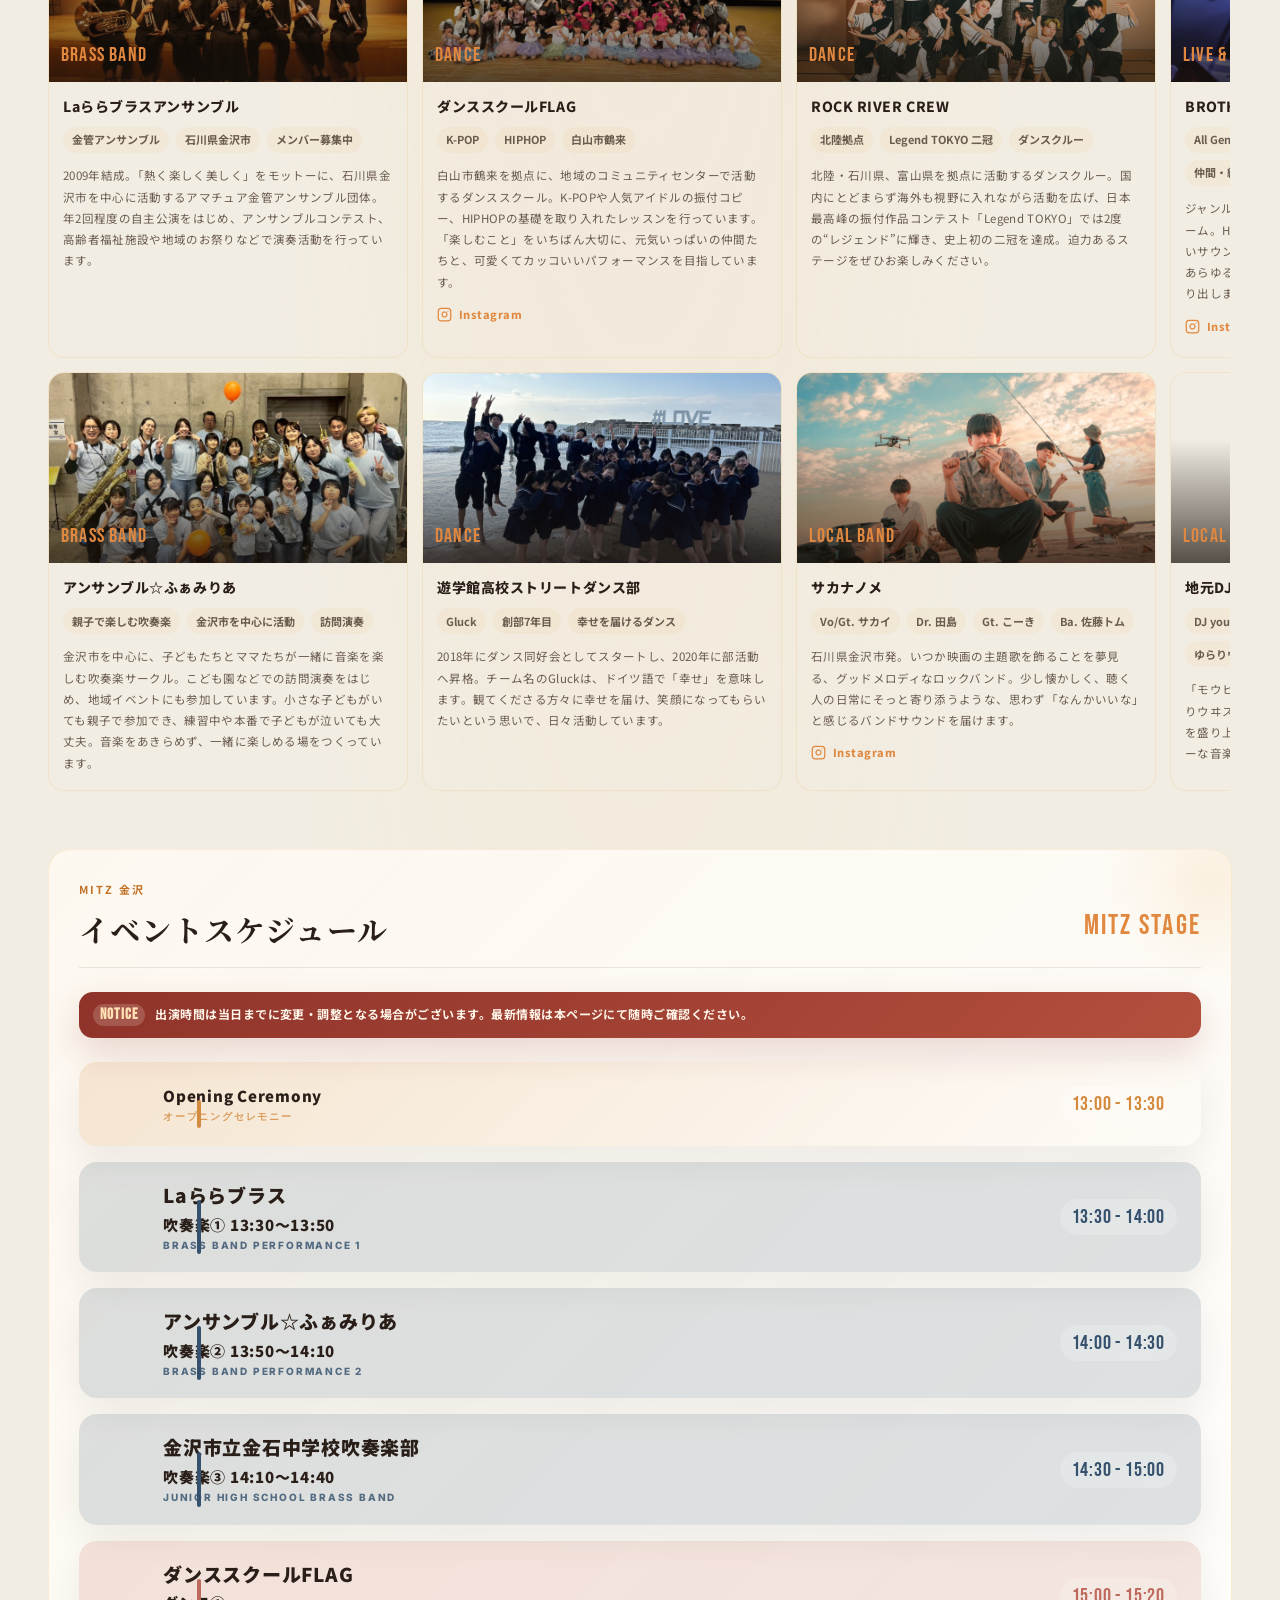
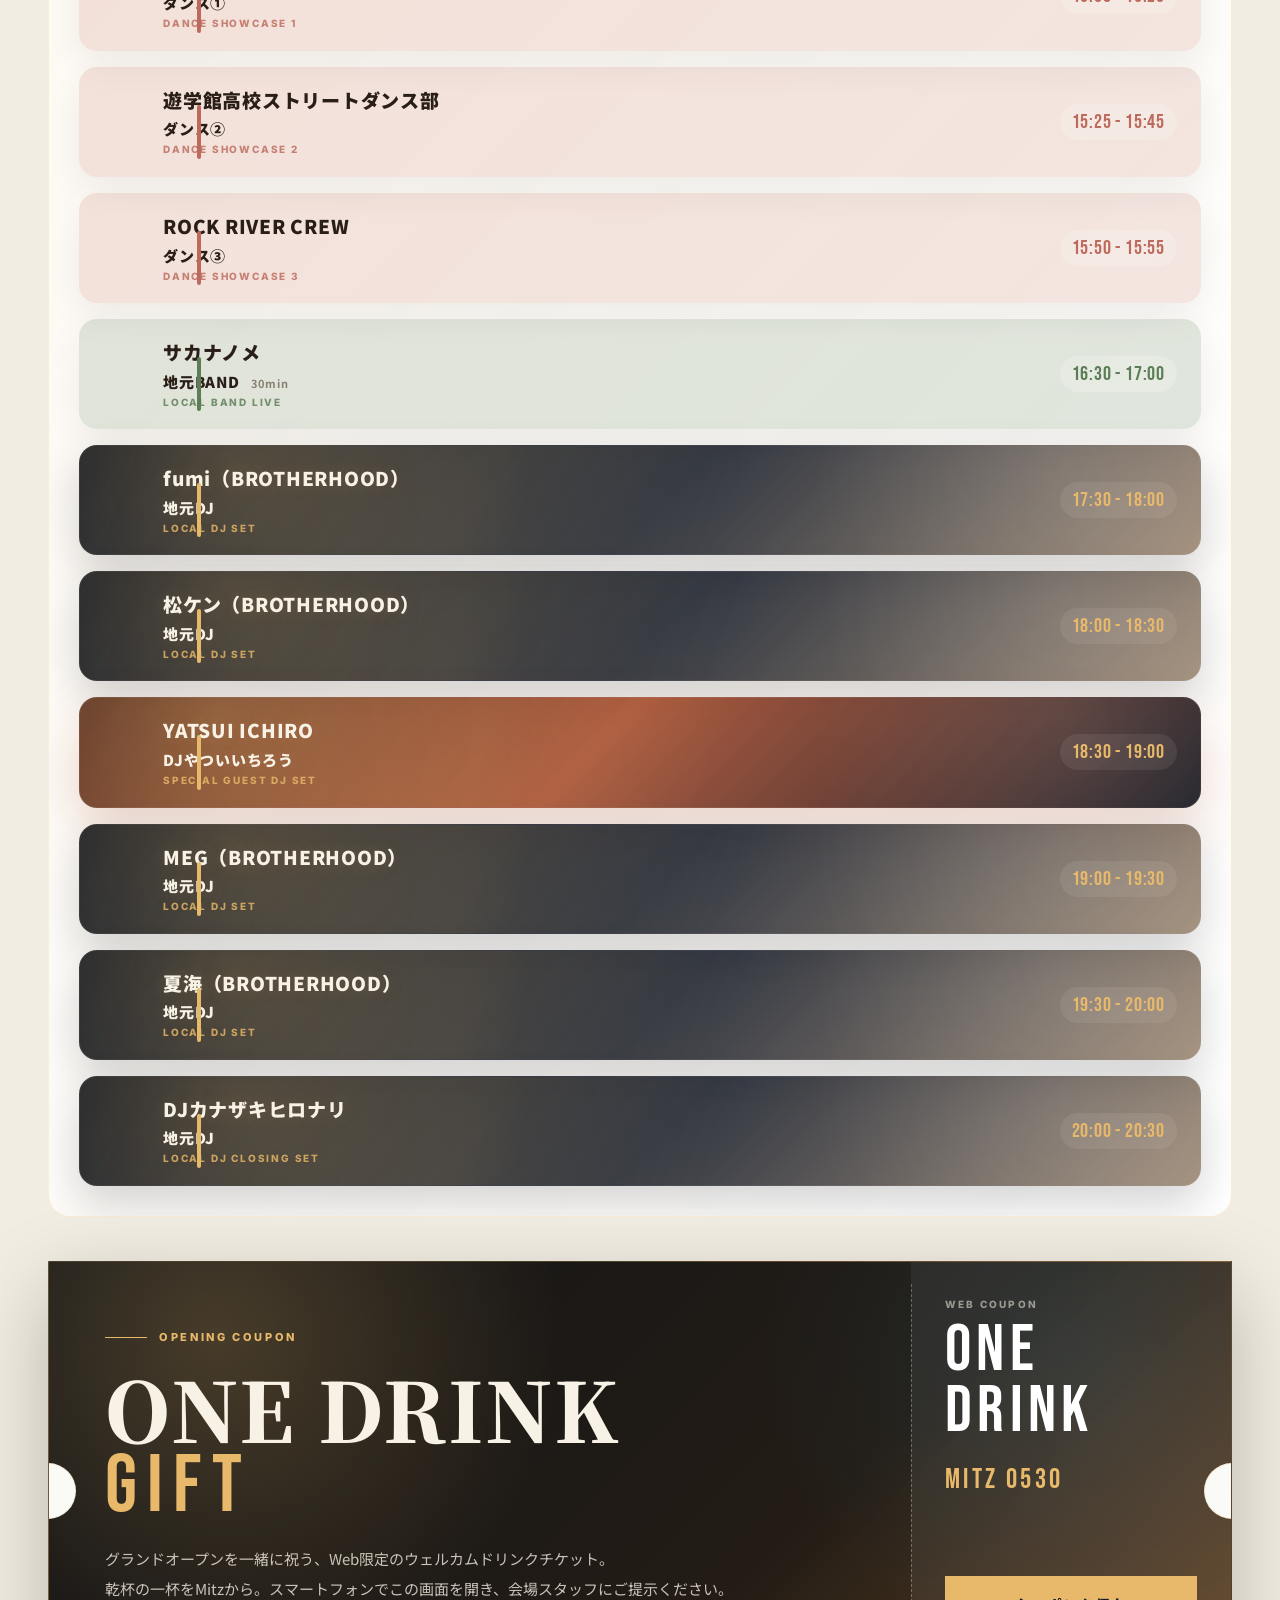
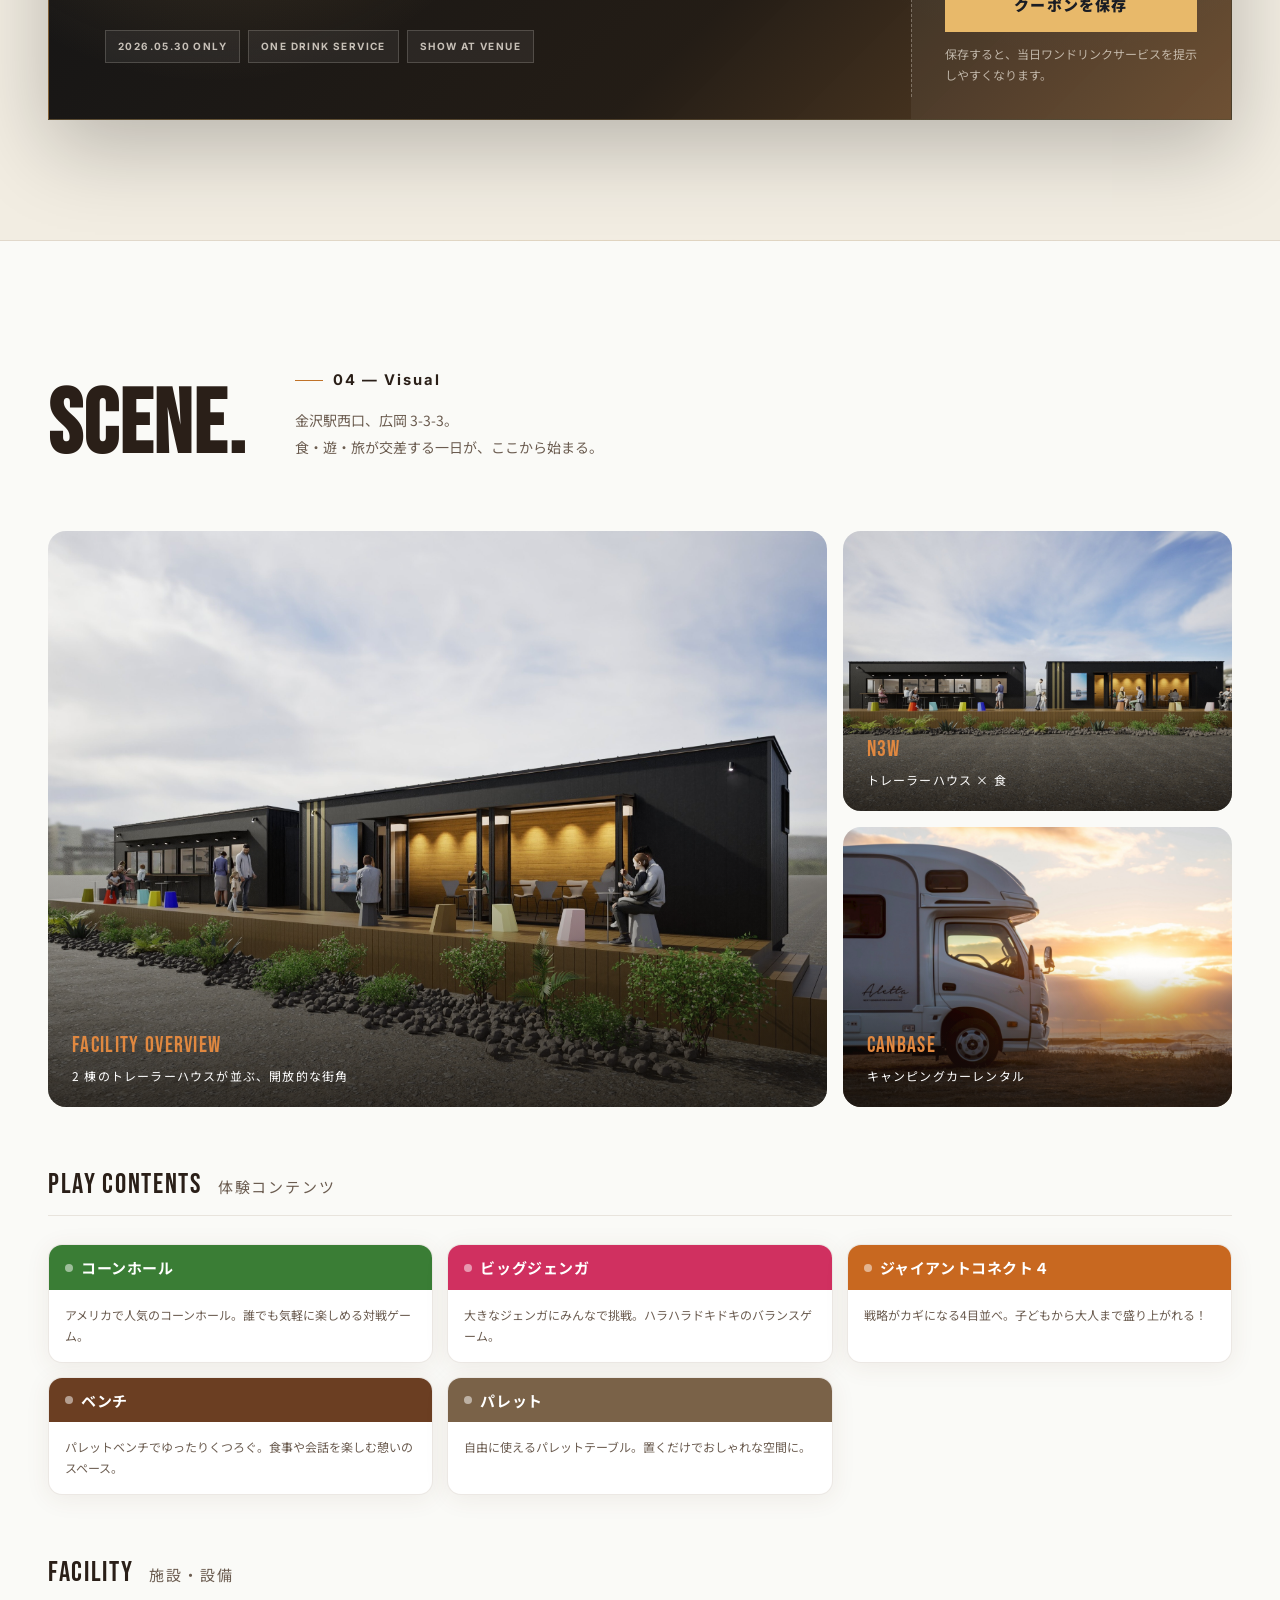
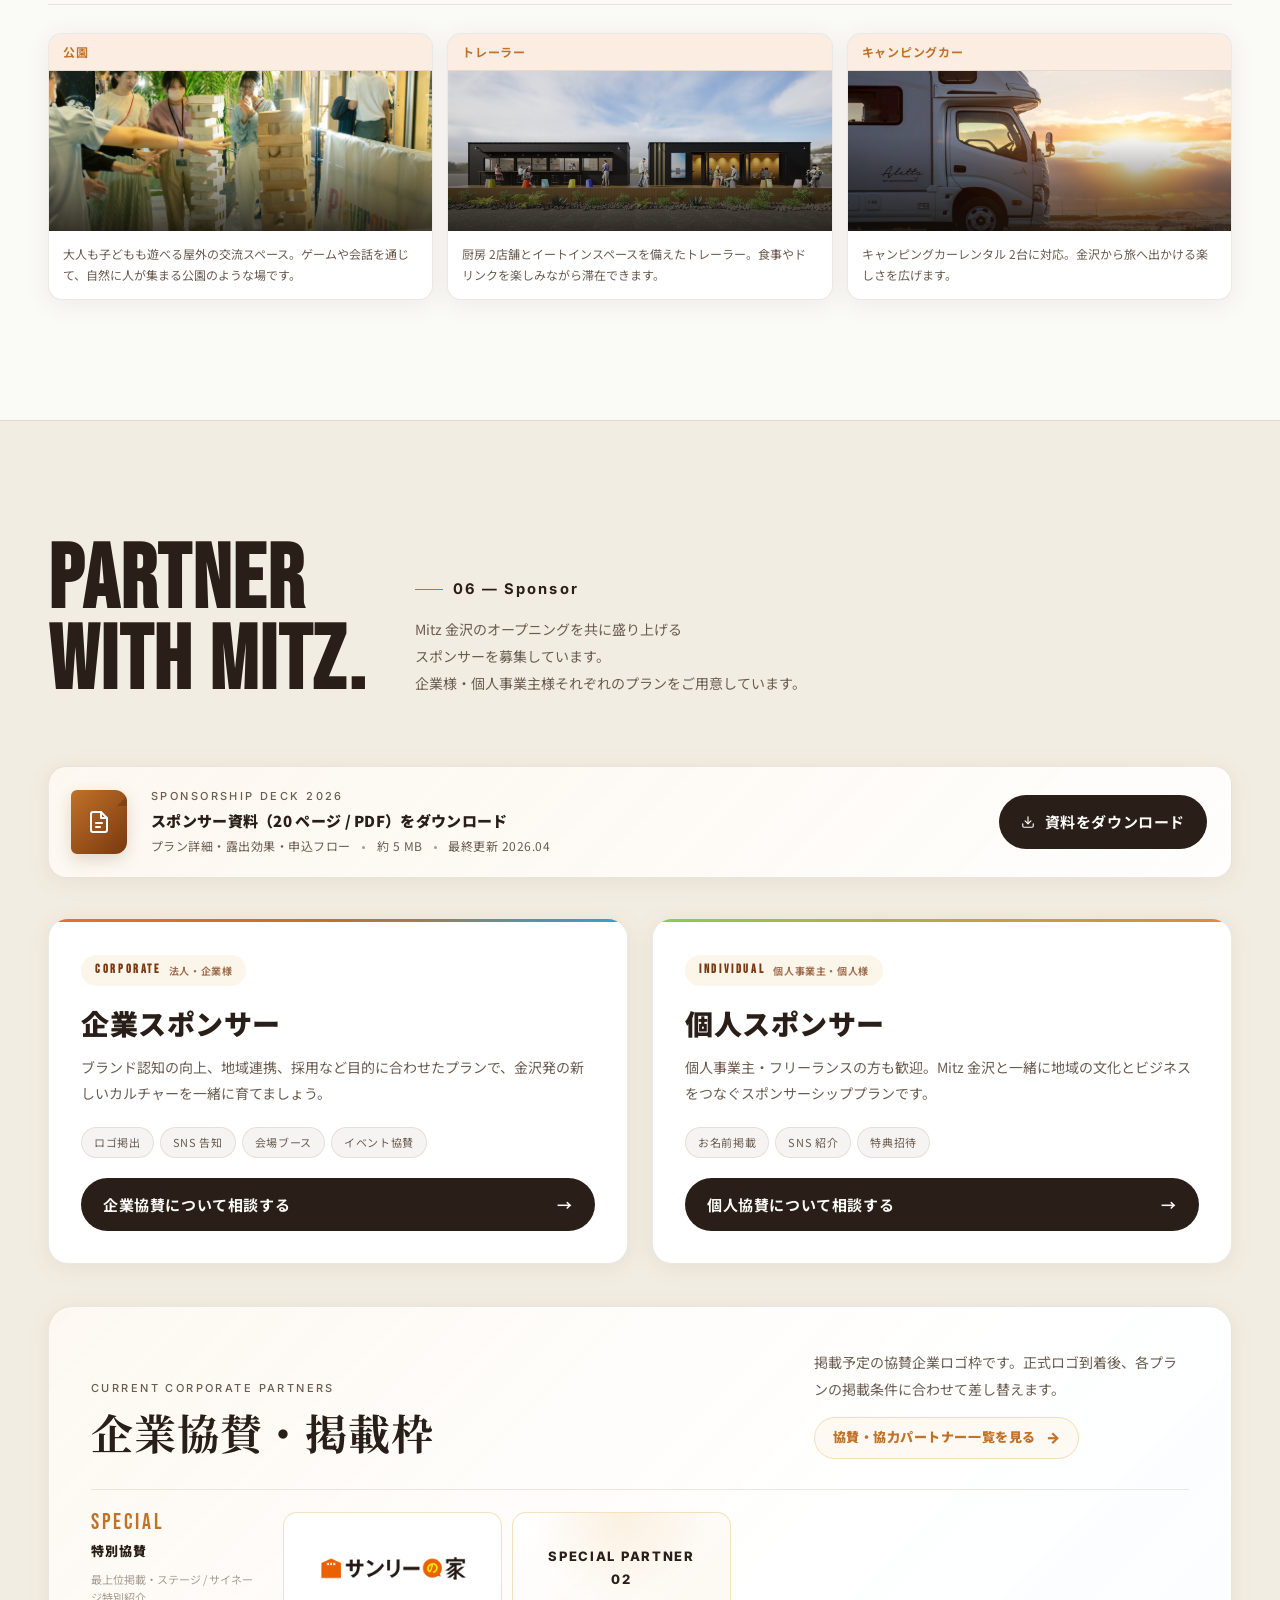
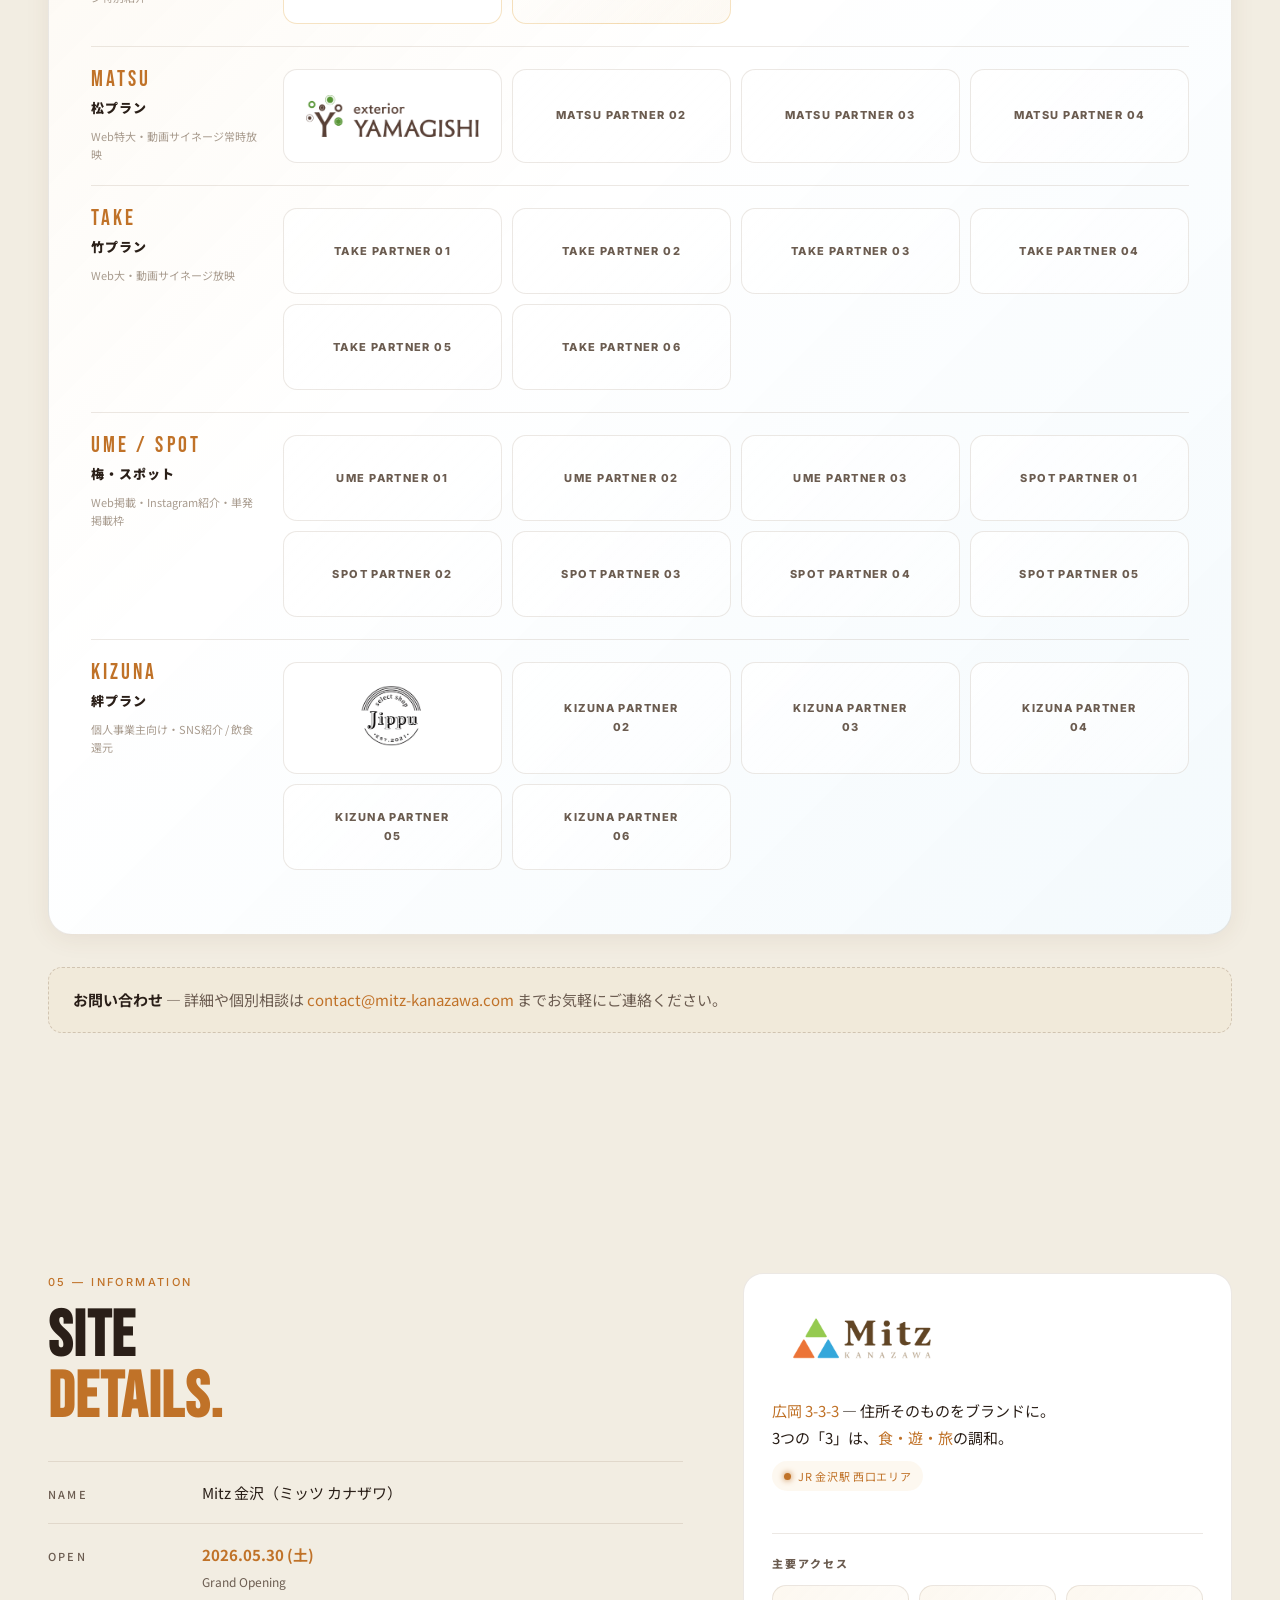
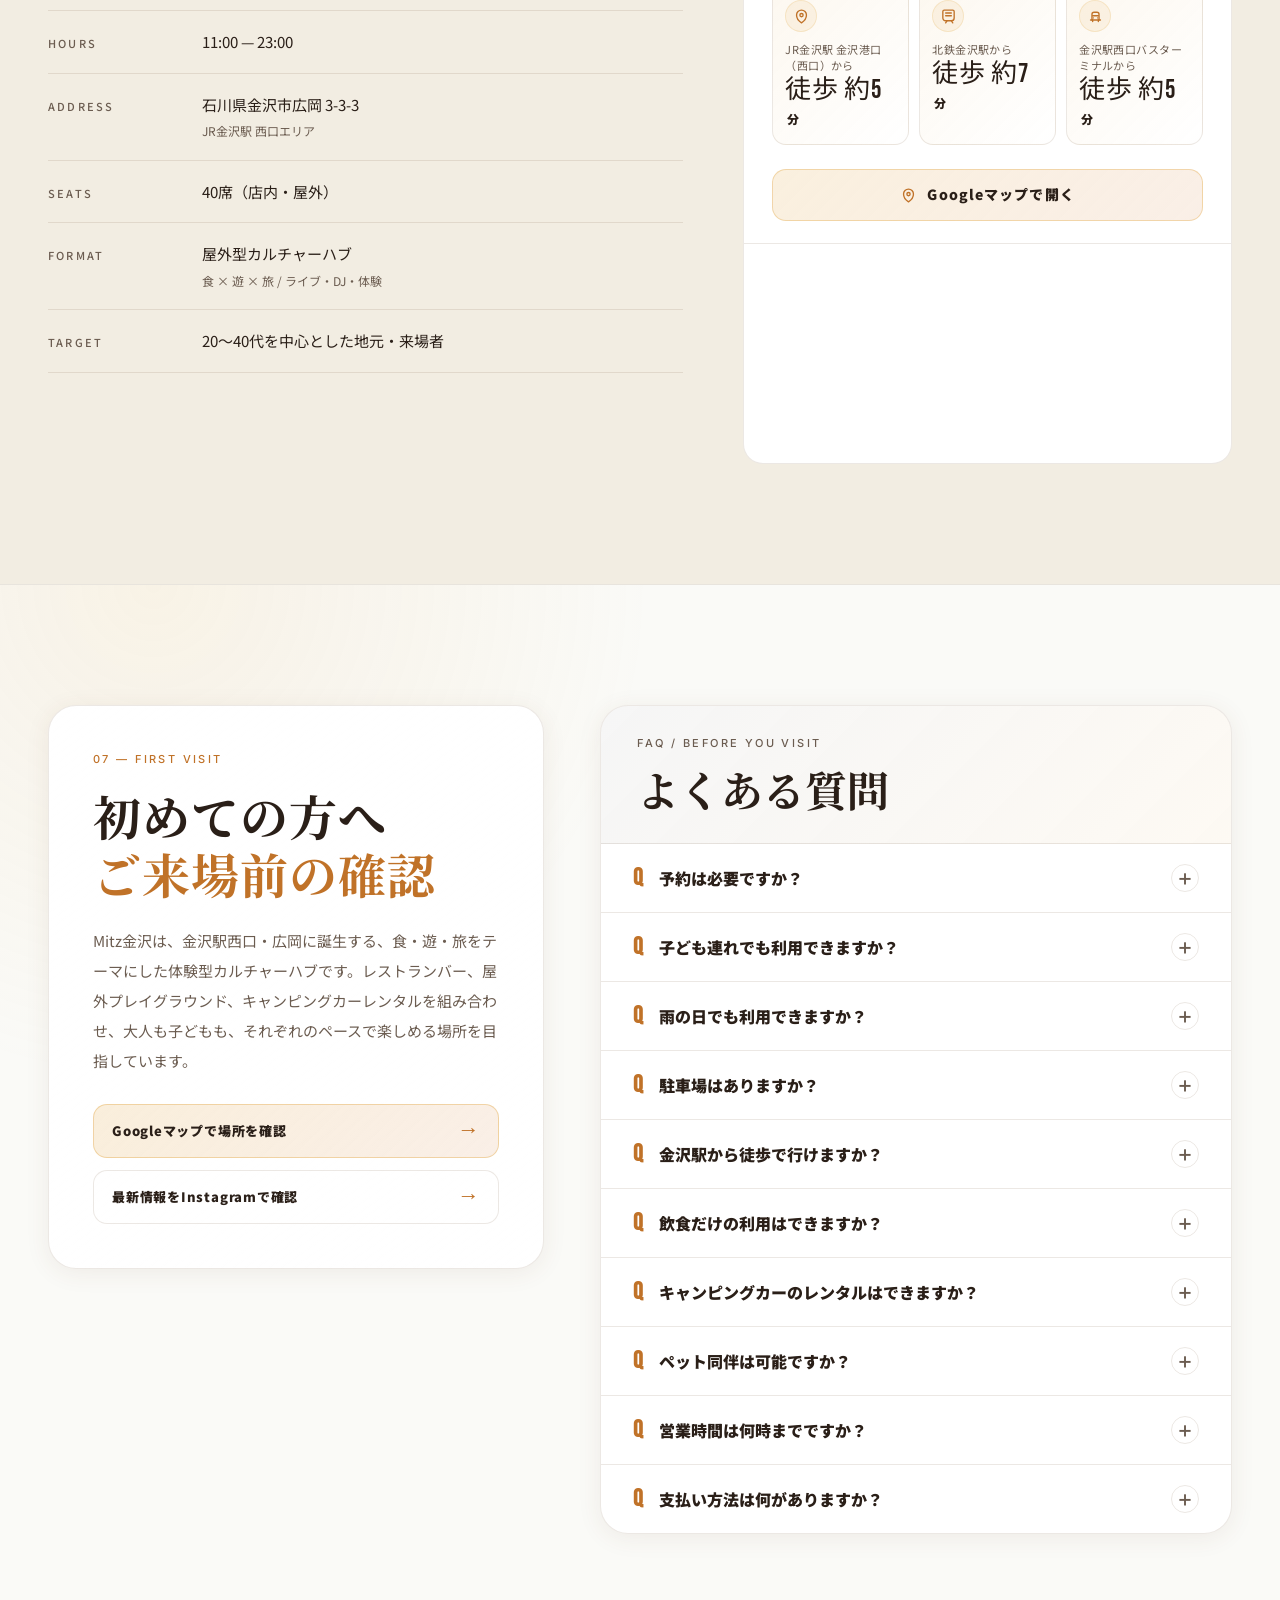
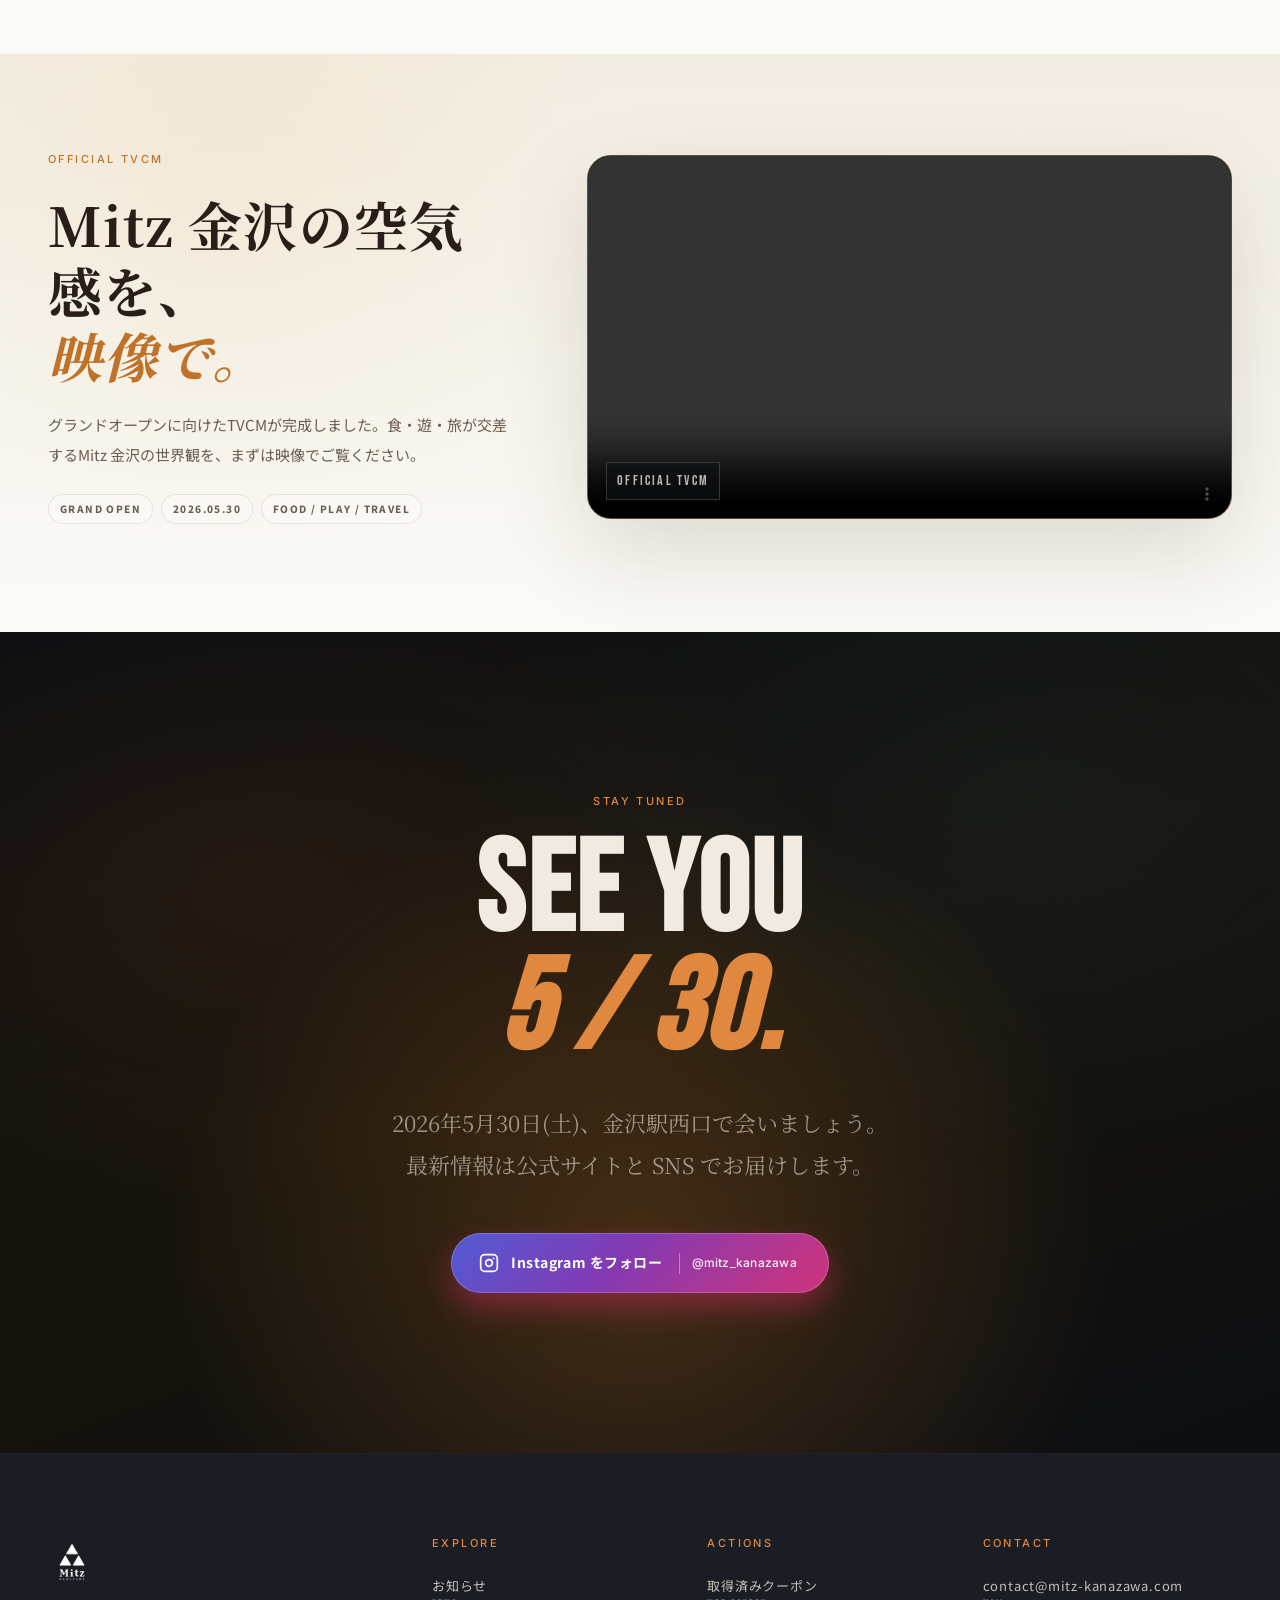
==== commit 0c30dda2: "Polish SEO alt text and CTA labels" ====
--- a/index.html
+++ b/index.html
@@ -4747,7 +4747,7 @@
           <span class="hero-event-title">DJ <strong>やついいちろう</strong> 出演</span>
           <span class="hero-event-meta">2026.05.30 (土) 18:30 START</span>
         </span>
-        <span class="hero-event-cta">詳細<span class="arrow">→</span></span>
+        <span class="hero-event-cta">イベント詳細<span class="arrow">→</span></span>
       </a>
 
       <div class="hero-bottom">
@@ -4801,7 +4801,7 @@
           <h2 id="news-title">JR西日本のプレスリリースに掲載されました</h2>
           <p>【日本初】playground+を常設で展開する体験型複合施設『Mitz 金沢（ミッツ カナザワ）』5月30日（土）グランドオープン</p>
         </div>
-        <a class="news-link" href="news-westjr-press-release.html">詳細を見る</a>
+        <a class="news-link" href="news-westjr-press-release.html">掲載記事を見る</a>
       </article>
     </div>
   </section>
